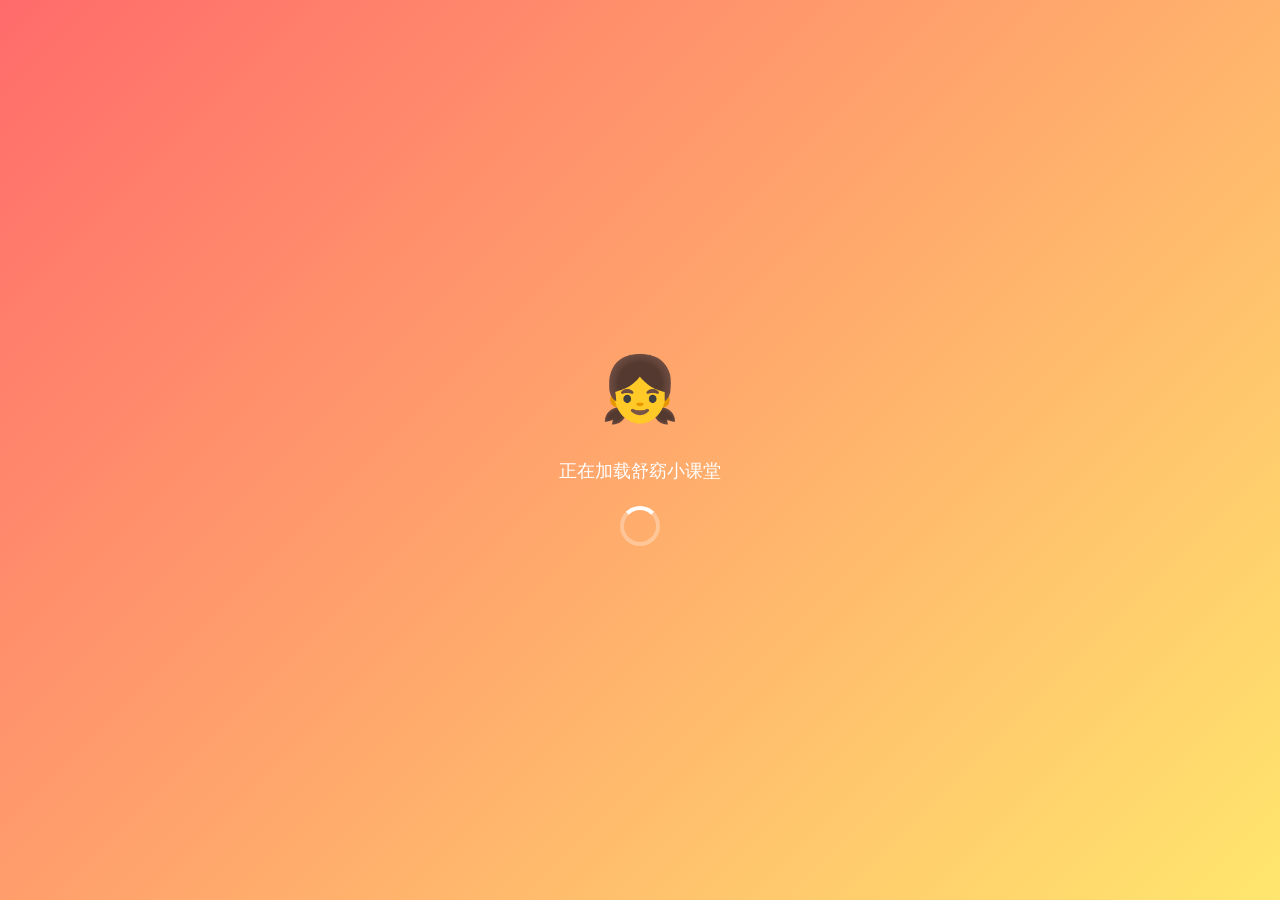
==== index.html @ 971da279 "feat: 实现SM-2间隔重复算法 - 添加SM2Module模块，实现SuperMemo SM-2算法核心逻辑 - 修改handleVocabularyFeedback函数，使用SM-2计算复习间" ====
<!DOCTYPE html>
<html lang="zh-CN">
<head>
    <meta charset="UTF-8">
    <meta name="viewport" content="width=device-width, initial-scale=1.0, maximum-scale=1.0, user-scalable=no">
    <meta name="description" content="舒窈小课堂 - 小学三年级英语学习">
    <meta name="theme-color" content="#FF6B6B">
    <!-- iOS PWA 配置 -->
    <meta name="apple-mobile-web-app-capable" content="yes">
    <meta name="apple-mobile-web-app-status-bar-style" content="default">
    <meta name="apple-mobile-web-app-title" content="舒窈小课堂">
    <title>舒窈小课堂</title>
    <link rel="icon" type="image/svg+xml" href="data:image/svg+xml,<svg xmlns='http://www.w3.org/2000/svg' viewBox='0 0 100 100'><text y='.9em' font-size='90'>👧</text></svg>">
    <!-- PWA Manifest -->
    <link rel="manifest" href="manifest.json">
    <!-- iOS 图标 -->
    <link rel="apple-touch-icon" href="icons/icon-192.png">
    
    <!-- DNS预解析和预连接 - 加速外部资源 -->
    <link rel="dns-prefetch" href="https://code.responsivevoice.org">
    <link rel="dns-prefetch" href="https://tts.baidu.com">
    <link rel="dns-prefetch" href="https://translate.google.com">
    <link rel="dns-prefetch" href="https://raw.githubusercontent.com">
    <link rel="preconnect" href="https://code.responsivevoice.org" crossorigin>
    <link rel="preconnect" href="https://tts.baidu.com" crossorigin>
    
    <!-- 预加载关键资源 -->
    <link rel="preload" href="data:application/javascript," as="script">
    
    <style>
/**
 * 小学英语学习App - 样式表
 * 儿童友好的明亮色彩和大按钮设计
 */

/* ==================== 变量定义 ==================== */
:root {
    /* 主色调 */
    --primary: #FF6B6B;
    --primary-light: #FF8E8E;
    --primary-dark: #E85555;
    
    /* 辅助色 */
    --secondary: #4ECDC4;
    --secondary-light: #7EDED7;
    --secondary-dark: #3DBDB4;
    
    /* 强调色 */
    --accent: #FFE66D;
    --accent-dark: #FFD93D;
    
    /* 背景色 */
    --bg-primary: #F7F9FC;
    --bg-secondary: #FFFFFF;
    --bg-card: #FFFFFF;
    
    /* 文字颜色 */
    --text-primary: #2D3436;
    --text-secondary: #636E72;
    --text-light: #B2BEC3;
    --text-white: #FFFFFF;
    
    /* 状态颜色 */
    --success: #00B894;
    --warning: #FDCB6E;
    --danger: #E17055;
    --info: #74B9FF;
    
    /* 模块颜色 */
    --module1: #FF6B6B;
    --module2: #FF8E8E;
    --module3: #4ECDC4;
    --module4: #FFE66D;
    
    /* 阴影 */
    --shadow-sm: 0 2px 8px rgba(0, 0, 0, 0.08);
    --shadow-md: 0 4px 16px rgba(0, 0, 0, 0.12);
    --shadow-lg: 0 8px 32px rgba(0, 0, 0, 0.16);
    
    /* 圆角 */
    --radius-sm: 8px;
    --radius-md: 16px;
    --radius-lg: 24px;
    --radius-xl: 32px;
    
    /* 字体大小 */
    --font-xs: 12px;
    --font-sm: 14px;
    --font-md: 16px;
    --font-lg: 20px;
    --font-xl: 24px;
    --font-xxl: 32px;
    --font-giant: 48px;
    
    /* 间距 */
    --space-xs: 4px;
    --space-sm: 8px;
    --space-md: 16px;
    --space-lg: 24px;
    --space-xl: 32px;
    --space-xxl: 48px;
    
    /* 导航高度 */
    --nav-height: 70px;
}

/* ==================== 基础样式 ==================== */
* {
    margin: 0;
    padding: 0;
    box-sizing: border-box;
}

html, body {
    font-family: -apple-system, BlinkMacSystemFont, 'Segoe UI', Roboto, 'Helvetica Neue', Arial, sans-serif;
    font-size: var(--font-md);
    line-height: 1.6;
    color: var(--text-primary);
    background-color: var(--bg-primary);
    -webkit-font-smoothing: antialiased;
    -moz-osx-font-smoothing: grayscale;
}

body {
    min-height: 100vh;
    overflow-x: hidden;
}

h1, h2, h3, h4, h5, h6 {
    font-weight: 600;
    line-height: 1.3;
}

/* ==================== 用户相关页面 ==================== */
.user-page {
    padding: var(--space-xl);
    min-height: 100vh;
    display: flex;
    flex-direction: column;
    justify-content: center;
}

/* 用户选择页面 - 欢迎页样式 */
.welcome-user-page, .user-select-page {
    padding: 40px 20px;
    text-align: center;
    min-height: 100vh;
    display: flex;
    flex-direction: column;
    justify-content: center;
}

.welcome-user-page .welcome-icon {
    font-size: 80px;
    margin-bottom: 20px;
}

.user-form {
    max-width: 300px;
    margin: 30px auto;
}

.user-form .user-name-input {
    width: 100%;
    padding: 16px;
    font-size: 18px;
    border: 2px solid var(--bg-primary);
    border-radius: var(--radius-lg);
    text-align: center;
    margin-bottom: 20px;
}

.avatar-select {
    display: flex;
    justify-content: center;
    gap: 12px;
    margin-bottom: 24px;
}

.avatar-option {
    width: 60px;
    height: 60px;
    font-size: 36px;
    border-radius: 50%;
    background: white;
    border: 3px solid transparent;
    cursor: pointer;
    display: flex;
    align-items: center;
    justify-content: center;
    transition: all 0.2s;
}

.avatar-option:hover {
    transform: scale(1.1);
}

.avatar-option.selected {
    border-color: var(--primary);
    background: rgba(255, 107, 107, 0.1);
}

.create-user-btn, .add-user-btn {
    width: 100%;
    padding: 16px;
    background: linear-gradient(135deg, var(--primary) 0%, var(--primary-light) 100%);
    color: white;
    border: none;
    border-radius: var(--radius-lg);
    font-size: 18px;
    font-weight: 600;
    cursor: pointer;
}

.add-user-btn {
    background: var(--bg-card);
    color: var(--text-primary);
    margin-top: 20px;
}

.user-list {
    margin: 24px 0;
}

.user-card {
    display: flex;
    align-items: center;
    padding: 20px;
    background: var(--bg-card);
    border-radius: var(--radius-lg);
    margin-bottom: 12px;
    cursor: pointer;
    transition: all 0.2s;
    box-shadow: var(--shadow-sm);
}

.user-card:hover {
    transform: translateY(-2px);
    box-shadow: var(--shadow-md);
}

.user-card .user-avatar {
    font-size: 40px;
    margin-right: 16px;
}

.user-card .user-name {
    font-size: 20px;
    font-weight: 600;
}

.page-subtitle {
    color: var(--text-secondary);
    font-size: var(--font-md);
    margin-top: var(--space-sm);
}

.current-user-info {
    color: var(--text-secondary);
    font-size: var(--font-sm);
    margin-bottom: var(--space-md);
}

.home-page {
    min-height: calc(100vh - var(--nav-height));
    background: var(--bg-primary);
}

.welcome-page {
    text-align: center;
    padding: var(--space-xl);
    min-height: 100vh;
    display: flex;
    flex-direction: column;
    justify-content: center;
    background: linear-gradient(135deg, var(--primary) 0%, var(--primary-light) 100%);
}

.welcome-icon {
    font-size: 80px;
    margin-bottom: var(--space-lg);
    animation: bounce 2s infinite;
}

@keyframes bounce {
    0%, 100% { transform: translateY(0); }
    50% { transform: translateY(-10px); }
}

.welcome-page h1 {
    color: white;
    font-size: var(--font-xxl);
    margin-bottom: var(--space-sm);
}

.welcome-page p {
    color: rgba(255,255,255,0.9);
    font-size: var(--font-lg);
    margin-bottom: var(--space-xl);
}

.user-avatar-select {
    display: flex;
    justify-content: center;
    gap: var(--space-md);
    margin-bottom: var(--space-xl);
    flex-wrap: wrap;
}

.avatar-option {
    width: 60px;
    height: 60px;
    font-size: 36px;
    border-radius: 50%;
    background: white;
    border: 3px solid transparent;
    cursor: pointer;
    display: flex;
    align-items: center;
    justify-content: center;
    transition: all 0.2s;
}

.avatar-option:hover {
    transform: scale(1.1);
}

.avatar-option.selected {
    border-color: var(--accent);
    box-shadow: 0 0 0 3px rgba(255, 230, 109, 0.5);
}

.user-name-input {
    width: 100%;
    max-width: 280px;
    padding: var(--space-md) var(--space-lg);
    border: none;
    border-radius: var(--radius-lg);
    font-size: var(--font-lg);
    text-align: center;
    margin-bottom: var(--space-lg);
    box-shadow: var(--shadow-md);
}

.start-btn {
    width: 100%;
    max-width: 280px;
    padding: var(--space-lg) var(--space-xl);
    background: var(--accent);
    color: var(--text-primary);
    border: none;
    border-radius: var(--radius-lg);
    font-size: var(--font-xl);
    font-weight: 600;
    cursor: pointer;
    box-shadow: var(--shadow-lg);
    transition: all 0.2s;
}

.start-btn:active {
    transform: scale(0.96);
}

/* 用户选择页面 */
.user-select-page {
    padding: var(--space-xl);
    min-height: 100vh;
    display: flex;
    flex-direction: column;
    justify-content: center;
}

.user-select-page h1 {
    text-align: center;
    font-size: var(--font-xl);
    color: var(--text-primary);
    margin-bottom: var(--space-xl);
}

.user-list {
    margin-bottom: var(--space-xl);
}

.user-card {
    display: flex;
    align-items: center;
    padding: var(--space-lg);
    background: var(--bg-card);
    border-radius: var(--radius-lg);
    margin-bottom: var(--space-md);
    cursor: pointer;
    transition: all 0.2s;
    box-shadow: var(--shadow-sm);
}

.user-card:hover {
    transform: translateY(-2px);
    box-shadow: var(--shadow-md);
}

.user-card:active {
    transform: scale(0.98);
}

.user-avatar-large {
    font-size: 48px;
    margin-right: var(--space-lg);
}

.user-info {
    flex: 1;
}

.user-name-large {
    font-size: var(--font-xl);
    font-weight: 600;
    color: var(--text-primary);
}

.user-stats {
    font-size: var(--font-sm);
    color: var(--text-secondary);
    margin-top: var(--space-xs);
}

.add-user-btn {
    width: 100%;
    padding: var(--space-lg);
    background: var(--bg-card);
    border: 2px dashed var(--text-light);
    border-radius: var(--radius-lg);
    font-size: var(--font-lg);
    color: var(--text-secondary);
    cursor: pointer;
    transition: all 0.2s;
}

.add-user-btn:hover {
    border-color: var(--primary);
    color: var(--primary);
}

/* 当前用户指示器 */
.current-user-indicator {
    display: flex;
    align-items: center;
    padding: var(--space-sm) var(--space-md);
    background: var(--bg-card);
    border-radius: var(--radius-md);
    cursor: pointer;
    transition: all 0.2s;
}

.current-user-indicator:hover {
    background: var(--bg-primary);
}

/* 头部切换区域 */
.header-switches {
    display: flex;
    gap: 12px;
    margin-bottom: 16px;
}

.header-switches > div {
    flex: 1;
}

.current-user-indicator {
    display: flex;
    align-items: center;
    padding: var(--space-sm) var(--space-md);
    background: var(--bg-card);
    border-radius: var(--radius-md);
    cursor: pointer;
    transition: all 0.2s;
}

.current-user-indicator:hover {
    background: var(--bg-primary);
}

.current-user-avatar {
    font-size: 24px;
    margin-right: var(--space-sm);
}

.current-user-name {
    font-size: var(--font-sm);
    font-weight: 600;
}

/* 年级选择器 */
.grade-indicator {
    display: flex;
    align-items: center;
    justify-content: center;
    gap: 8px;
    padding: var(--space-sm) var(--space-md);
    background: linear-gradient(135deg, var(--primary) 0%, var(--primary-light) 100%);
    border-radius: var(--radius-md);
    cursor: pointer;
    transition: all 0.2s;
    color: white;
    font-weight: 600;
}

.grade-indicator:hover {
    transform: translateY(-1px);
    box-shadow: var(--shadow-md);
}

.grade-indicator:active {
    transform: scale(0.98);
}

.grade-indicator .grade-icon {
    font-size: 20px;
}

/* 年级选择页面 */
.grade-select-page {
    padding: var(--space-md);
}

.grade-select-page h1 {
    text-align: center;
    font-size: var(--font-xl);
    margin-bottom: var(--space-xl);
    color: var(--text-primary);
}

.grade-list {
    display: flex;
    flex-direction: column;
    gap: var(--space-md);
}

.grade-card {
    display: flex;
    align-items: center;
    justify-content: space-between;
    padding: var(--space-lg);
    background: var(--bg-card);
    border-radius: var(--radius-lg);
    cursor: pointer;
    transition: all 0.2s;
    box-shadow: var(--shadow-sm);
    border: 2px solid transparent;
}

.grade-card:hover {
    transform: translateY(-2px);
    box-shadow: var(--shadow-md);
    border-color: var(--primary-light);
}

.grade-card:active {
    transform: scale(0.98);
}

.grade-card.current {
    border-color: var(--primary);
    background: rgba(255, 107, 107, 0.08);
}

.grade-card .grade-info {
    display: flex;
    flex-direction: column;
}

.grade-card .grade-name {
    font-size: var(--font-lg);
    font-weight: 600;
    color: var(--text-primary);
    margin-bottom: 4px;
}

.grade-card .grade-modules {
    font-size: var(--font-sm);
    color: var(--text-secondary);
}

.grade-card .grade-check {
    font-size: 24px;
    color: var(--primary);
    opacity: 0;
    transition: opacity 0.2s;
}

.grade-card.current .grade-check {
    opacity: 1;
}

/* ==================== 导航栏 ==================== */
#nav {
    position: fixed;
    bottom: 0;
    left: 0;
    right: 0;
    height: var(--nav-height);
    background: var(--bg-secondary);
    box-shadow: 0 -4px 20px rgba(0, 0, 0, 0.08);
    display: flex;
    justify-content: space-around;
    align-items: center;
    z-index: 100;
    padding: 0 var(--space-md);
}

.nav-item {
    display: flex;
    flex-direction: column;
    align-items: center;
    justify-content: center;
    padding: var(--space-sm) var(--space-md);
    color: var(--text-secondary);
    text-decoration: none;
    border-radius: var(--radius-md);
    transition: all 0.2s ease;
    cursor: pointer;
    background: none;
    border: none;
    font-size: var(--font-xs);
    min-width: 60px;
}

.nav-item .nav-icon {
    font-size: 24px;
    margin-bottom: 2px;
    transition: transform 0.2s ease;
}

.nav-item span:last-child {
    font-size: 11px;
}

.nav-item.active {
    color: var(--primary);
}

.nav-item.active .nav-icon {
    transform: scale(1.1);
}

/* ==================== 答题选项样式 ==================== */
.quiz-options {
    display: grid;
    grid-template-columns: 1fr 1fr;
    gap: var(--space-md);
    margin-top: var(--space-lg);
}

.quiz-option {
    padding: var(--space-lg);
    background: var(--bg-card);
    border: 2px solid var(--bg-primary);
    border-radius: var(--radius-lg);
    font-size: var(--font-lg);
    cursor: pointer;
    transition: all 0.2s;
    text-align: center;
    box-shadow: var(--shadow-sm);
}

.quiz-option:hover {
    border-color: var(--primary-light);
}

.quiz-option:active {
    transform: scale(0.96);
}

.quiz-option.selected {
    border-color: var(--primary);
    background: rgba(255, 107, 107, 0.1);
}

.quiz-option.correct {
    border-color: var(--success);
    background: rgba(0, 184, 148, 0.1);
}

.quiz-option.wrong {
    border-color: var(--danger);
    background: rgba(225, 112, 85, 0.1);
}

/* 答题反馈 */
.quiz-feedback {
    text-align: center;
    padding: var(--space-lg);
    margin-top: var(--space-lg);
    border-radius: var(--radius-lg);
}

.quiz-feedback.correct {
    background: linear-gradient(135deg, #E8F8F5 0%, #D4EDDA 100%);
    color: var(--success);
}

.quiz-feedback.wrong {
    background: linear-gradient(135deg, #FFF5F5 0%, #FFE8E8 100%);
    color: var(--danger);
}

.quiz-feedback .feedback-icon {
    font-size: 48px;
    margin-bottom: var(--space-sm);
}

.quiz-feedback .feedback-text {
    font-size: var(--font-lg);
    font-weight: 600;
}

/* ==================== 新答题系统样式 ==================== */

/* 答题卡片 */
.exercise-card {
    background: var(--bg-card);
    border-radius: var(--radius-lg);
    padding: var(--space-lg);
    box-shadow: var(--shadow-md);
}

/* 题目元信息 */
.question-meta {
    display: flex;
    align-items: center;
    gap: var(--space-sm);
    margin-bottom: var(--space-md);
}

/* 难度标签 */
.question-type-badge {
    padding: var(--space-xs) var(--space-sm);
    border-radius: var(--radius-sm);
    font-size: var(--font-xs);
    font-weight: 600;
}

.question-type-badge.basic {
    background: #E8F5E9;
    color: #2E7D32;
}

.question-type-badge.improved {
    background: #FFF3E0;
    color: #E65100;
}

.question-type-badge.challenge {
    background: #FCE4EC;
    color: #C2185B;
}

/* 答题输入框 */
.exercise-input {
    width: 100%;
    padding: var(--space-md) var(--space-lg);
    font-size: var(--font-lg);
    border: 2px solid var(--bg-primary);
    border-radius: var(--radius-md);
    text-align: center;
    transition: border-color 0.2s;
}

.exercise-input:focus {
    outline: none;
    border-color: var(--primary);
}

.exercise-input:disabled {
    background: var(--bg-primary);
    cursor: not-allowed;
}

/* 答题选项（新样式） */
.exercise-options {
    display: flex;
    flex-direction: column;
    gap: var(--space-sm);
    margin-top: var(--space-lg);
}

.exercise-option-btn {
    display: flex;
    align-items: center;
    padding: var(--space-md) var(--space-lg);
    background: var(--bg-card);
    border: 2px solid var(--bg-primary);
    border-radius: var(--radius-md);
    font-size: var(--font-lg);
    cursor: pointer;
    transition: all 0.2s;
    box-shadow: var(--shadow-sm);
}

/* ==================== 答题反馈图标 ==================== */
.answer-feedback {
    font-size: 24px;
    margin-left: 8px;
    display: inline-block;
    vertical-align: middle;
}

.answer-feedback.correct {
    color: #4CAF50;
    animation: feedbackPopIn 0.3s ease-out;
}

.answer-feedback.wrong {
    color: #F44336;
    animation: feedbackPopIn 0.3s ease-out;
}

@keyframes feedbackPopIn {
    0% {
        transform: scale(0);
        opacity: 0;
    }
    50% {
        transform: scale(1.3);
    }
    100% {
        transform: scale(1);
        opacity: 1;
    }
}

/* 选项按钮选中状态 */
.exercise-option-btn.selected {
    border-color: var(--primary);
    background: rgba(255, 107, 107, 0.15);
}

.exercise-option-btn.correct {
    border-color: var(--success);
    background: rgba(0, 184, 148, 0.15);
}

.exercise-option-btn.wrong {
    border-color: var(--danger);
    background: rgba(225, 112, 85, 0.15);
}


.exercise-option-btn:hover:not(.disabled) {
    border-color: var(--primary);
    background: rgba(255, 107, 107, 0.05);
}

.exercise-option-btn:active:not(.disabled) {
    transform: scale(0.98);
}

.exercise-option-btn.disabled {
    cursor: not-allowed;
    opacity: 0.7;
}

.option-letter {
    width: 32px;
    height: 32px;
    display: flex;
    align-items: center;
    justify-content: center;
    background: var(--bg-primary);
    border-radius: 50%;
    margin-right: var(--space-md);
    font-weight: 600;
    font-size: var(--font-md);
}

.option-text {
    flex: 1;
    text-align: left;
}

/* 讲解框 */
.explanation-box {
    background: linear-gradient(135deg, #FFF9C4 0%, #FFECB3 100%);
    border-radius: var(--radius-md);
    padding: var(--space-md);
    margin-top: var(--space-lg);
    border-left: 4px solid #FFC107;
}

/* 题目标签 */
.question-type-label {
    background: var(--secondary);
    color: white;
    padding: var(--space-xs) var(--space-md);
    border-radius: var(--radius-md);
    font-size: var(--font-sm);
    display: inline-block;
    margin-bottom: var(--space-md);
}

/* 大播放按钮 */
.audio-btn-large {
    background: linear-gradient(135deg, var(--secondary) 0%, var(--secondary-light) 100%);
    color: white;
    border: none;
    padding: 16px 32px;
    border-radius: var(--radius-lg);
    font-size: 18px;
    cursor: pointer;
    margin: 16px 0;
    box-shadow: var(--shadow-md);
    transition: all 0.2s;
}

.audio-btn-large:hover {
    transform: translateY(-2px);
    box-shadow: var(--shadow-lg);
}

.audio-btn-large:active {
    transform: scale(0.98);
}

/* 高亮字母样式 */
.highlight-letters {
    color: var(--danger);
    text-decoration: underline;
    font-weight: bold;
}

.word-highlighted {
    font-size: var(--font-giant);
    font-weight: 700;
    color: var(--primary);
    margin: var(--space-lg) 0;
}

.word-highlighted .highlight {
    color: var(--danger);
    text-decoration: underline;
}

/* 最小对立体辨析样式 */
.minimal-pair-container {
    display: flex;
    justify-content: center;
    gap: var(--space-xl);
    margin: var(--space-lg) 0;
}

.minimal-pair-word {
    font-size: var(--font-xxl);
    font-weight: 700;
    color: var(--primary);
    background: var(--bg-card);
    padding: var(--space-lg) var(--space-xl);
    border-radius: var(--radius-lg);
    box-shadow: var(--shadow-md);
    cursor: pointer;
    transition: all 0.2s;
    min-width: 120px;
    text-align: center;
    border: 3px solid transparent;
}

.minimal-pair-word:hover {
    transform: scale(1.05);
    box-shadow: var(--shadow-lg);
}

.minimal-pair-word:active,
.minimal-pair-word.selected {
    border-color: var(--primary);
    background: rgba(255, 107, 107, 0.1);
}

.minimal-pair-word.correct {
    border-color: var(--success);
    background: rgba(0, 184, 148, 0.1);
    color: var(--success);
}

.minimal-pair-word.wrong {
    border-color: var(--danger);
    background: rgba(225, 112, 85, 0.1);
    color: var(--danger);
}

.phonetic-question-tip {
    font-size: var(--font-sm);
    color: var(--text-secondary);
    margin-bottom: var(--space-md);
    padding: var(--space-sm) var(--space-md);
    background: var(--bg-primary);
    border-radius: var(--radius-md);
}

/* 听音按钮 */
.play-audio-btn {
    display: inline-flex;
    align-items: center;
    gap: var(--space-sm);
    padding: var(--space-md) var(--space-xl);
    background: linear-gradient(135deg, var(--primary) 0%, var(--primary-light) 100%);
    color: white;
    border: none;
    border-radius: var(--radius-lg);
    font-size: var(--font-lg);
    font-weight: 600;
    cursor: pointer;
    margin-bottom: var(--space-lg);
    box-shadow: var(--shadow-md);
    transition: all 0.2s;
}

.play-audio-btn:active {
    transform: scale(0.96);
}

/* 单词卡片 */
.word-card {
    background: var(--bg-card);
    border-radius: var(--radius-xl);
    padding: var(--space-xxl);
    text-align: center;
    box-shadow: var(--shadow-md);
    margin-bottom: var(--space-xl);
}

.word-main {
    margin-bottom: var(--space-xl);
}

.word-text {
    font-size: var(--font-giant);
    font-weight: 700;
    color: var(--primary);
    margin-bottom: var(--space-sm);
    letter-spacing: 2px;
}

.word-phonetic {
    font-size: var(--font-lg);
    color: var(--text-secondary);
    margin-bottom: var(--space-sm);
}

.word-chinese {
    font-size: var(--font-xl);
    color: var(--text-primary);
}

.speak-btn {
    display: block;
    width: 100%;
    padding: var(--space-lg);
    background: linear-gradient(135deg, var(--primary) 0%, var(--primary-light) 100%);
    color: white;
    border: none;
    border-radius: var(--radius-lg);
    font-size: var(--font-lg);
    font-weight: 600;
    cursor: pointer;
    transition: all 0.2s ease;
    box-shadow: var(--shadow-md);
}

.speak-btn:active {
    transform: scale(0.95);
}

/* 熟练度按钮 */
.memory-buttons {
    display: flex;
    justify-content: center;
    gap: 12px;
    margin: 16px 0;
}

.memory-btn {
    flex: 1;
    max-width: 110px;
    padding: 12px 8px;
    border-radius: 24px;
    border: 3px solid;
    font-size: 15px;
    font-weight: 600;
    cursor: pointer;
    transition: all 0.2s ease;
    display: flex;
    flex-direction: column;
    align-items: center;
    gap: 4px;
    background: white;
}

.memory-btn .emoji {
    font-size: 24px;
}

.memory-btn.strange {
    border-color: #e74c3c;
    color: #e74c3c;
}
.memory-btn.strange:hover {
    background: #fdf2f2;
}

.memory-btn.fuzzy {
    border-color: #f39c12;
    color: #f39c12;
}
.memory-btn.fuzzy:hover {
    background: #fefbf0;
}

.memory-btn.mastered {
    border-color: #27ae60;
    color: #27ae60;
}
.memory-btn.mastered:hover {
    background: #f0fdf4;
}

/* 三选一选项按钮 */
.word-options {
    display: flex;
    flex-direction: column;
    gap: 12px;
    padding: 0 16px 16px;
}

.word-option-btn {
    padding: 18px 20px;
    background: white;
    border: 2px solid #e0e0e0;
    border-radius: 16px;
    font-size: 18px;
    font-weight: 500;
    cursor: pointer;
    transition: all 0.2s ease;
    text-align: center;
}

.word-option-btn:hover:not(:disabled) {
    border-color: var(--primary);
    background: rgba(255, 107, 107, 0.05);
}

.word-option-btn:active:not(:disabled) {
    transform: scale(0.98);
}

.word-option-btn.correct {
    background: #d4edda;
    border-color: #27ae60;
    color: #27ae60;
}

.word-option-btn.wrong {
    background: #f8d7da;
    border-color: #e74c3c;
    color: #e74c3c;
}

/* 反馈提示 */
.feedback-hint {
    text-align: center;
    padding: 12px;
    border-radius: 12px;
    font-size: 16px;
    font-weight: 500;
    margin: 8px 16px;
}

.feedback-hint.correct {
    background: #d4edda;
    color: #27ae60;
}

.feedback-hint.wrong {
    background: #f8d7da;
    color: #e74c3c;
}

/* 显示翻译按钮 */
.show-answer-btn {
    display: block;
    width: 100%;
    padding: 16px;
    background: linear-gradient(135deg, var(--primary) 0%, var(--primary-light) 100%);
    color: white;
    border: none;
    border-radius: var(--radius-lg);
    font-size: var(--font-lg);
    font-weight: 600;
    cursor: pointer;
    transition: all 0.2s ease;
    margin-top: 16px;
}

.show-answer-btn:active {
    transform: scale(0.98);
}

/* 翻译显示区域 */
.translation-display {
    font-size: var(--font-xxl);
    color: var(--text-primary);
    padding: 16px;
    background: linear-gradient(135deg, #f8f9fa 0%, #e9ecef 100%);
    border-radius: var(--radius-lg);
    margin-top: 16px;
    font-weight: 500;
}

/* 单词学习页容器 */
.vocabulary-page .word-card {
    min-height: 200px;
    display: flex;
    flex-direction: column;
    justify-content: center;
}

/* 词组卡片样式 */
.word-card.phrase-card {
    background: linear-gradient(135deg, #E8F5E9 0%, #C8E6C9 100%);
    border-left: 4px solid #4CAF50;
}

.word-text.phrase-text {
    color: #2E7D32;
    font-size: var(--font-xl);
}

/* 类型标签 */
.type-tag {
    display: inline-block;
    padding: 4px 12px;
    border-radius: 20px;
    font-size: var(--font-xs);
    font-weight: 600;
    margin-right: 8px;
}

.type-tag.word {
    background: linear-gradient(135deg, var(--primary-light) 0%, var(--primary) 100%);
    color: white;
}

.type-tag.phrase {
    background: linear-gradient(135deg, #66BB6A 0%, #43A047 100%);
    color: white;
}

/* 词汇预览标签 */
.vocab-tag.phrase-tag {
    background: linear-gradient(135deg, #C8E6C9 0%, #A5D6A7 100%);
    color: #2E7D32;
    border: 1px solid #81C784;
}

/* 教材音标相关样式 */
.phonetic-rule-info {
    background: #E3F2FD;
    padding: 12px;
    border-radius: var(--radius-md);
    margin-top: 12px;
    font-size: var(--font-sm);
}

.phonetic-rule-info .rule-label {
    color: #1565C0;
    font-weight: 600;
}

.phonetic-rule-info .rule-desc {
    color: #1976D2;
    margin-left: 8px;
}

.section-tag.textbook-tag {
    background: linear-gradient(135deg, #9575CD 0%, #7E57C2 100%);
    color: white;
}

.phonetic-selected-summary {
    background: #F5F5F5;
    padding: 16px;
    border-radius: var(--radius-md);
    margin: 16px 0;
}

.vocab-tag.selected {
    background: linear-gradient(135deg, var(--primary-light) 0%, var(--primary) 100%);
    color: white;
    border-color: var(--primary);
}



/* 复习卡片页 */
.review-card-page {
    padding: var(--space-sm);
}

.review-word-card {
    background: var(--bg-card);
    border-radius: var(--radius-xl);
    padding: var(--space-xxl);
    text-align: center;
    box-shadow: var(--shadow-md);
    margin-bottom: var(--space-xl);
}

.word-display {
    margin-bottom: var(--space-xl);
}

.reveal-area {
    text-align: center;
    margin-bottom: var(--space-xl);
}

.reveal-btn {
    display: inline-block;
    padding: var(--space-lg) var(--space-xxl);
    background: linear-gradient(135deg, var(--secondary) 0%, var(--secondary-light) 100%);
    color: white;
    border: none;
    border-radius: var(--radius-lg);
    font-size: var(--font-lg);
    font-weight: 600;
    cursor: pointer;
    box-shadow: var(--shadow-md);
}

.answer-buttons {
    text-align: center;
}

.answer-prompt {
    font-size: var(--font-lg);
    color: var(--text-secondary);
    margin-bottom: var(--space-lg);
}

.answer-btns {
    display: flex;
    gap: var(--space-md);
    justify-content: center;
}

.answer-btn {
    padding: var(--space-lg) var(--space-xl);
    border: none;
    border-radius: var(--radius-lg);
    font-size: var(--font-lg);
    font-weight: 600;
    cursor: pointer;
    transition: all 0.2s ease;
}

.answer-btn.wrong {
    background: var(--danger);
    color: white;
}

.answer-btn.correct {
    background: var(--success);
    color: white;
}

/* 完成页 */
.complete-page {
    padding: var(--space-xl);
    text-align: center;
}

.complete-icon {
    font-size: 80px;
    margin-bottom: var(--space-lg);
    animation: celebrate 0.5s ease;
}

@keyframes celebrate {
    0% { transform: scale(0); }
    50% { transform: scale(1.2); }
    100% { transform: scale(1); }
}

.complete-page h1 {
    font-size: var(--font-xxl);
    color: var(--primary);
    margin-bottom: var(--space-sm);
}

.complete-message {
    font-size: var(--font-lg);
    color: var(--text-secondary);
    margin-bottom: var(--space-xl);
}

.complete-stats {
    display: flex;
    justify-content: center;
    gap: var(--space-xl);
    margin-bottom: var(--space-xl);
}

.complete-stat {
    display: flex;
    flex-direction: column;
    align-items: center;
}

.complete-stat .stat-num {
    font-size: var(--font-xxl);
    font-weight: 700;
    color: var(--primary);
}

.complete-stat .stat-label {
    font-size: var(--font-sm);
    color: var(--text-secondary);
}

.complete-actions {
    display: flex;
    flex-direction: column;
    gap: var(--space-md);
}

/* ==================== 其他样式保持不变 ==================== */

/* 应用容器 */
.app-container {
    max-width: 480px;
    margin: 0 auto;
    padding: var(--space-md);
}

/* 欢迎卡片 */
.welcome-card {
    background: linear-gradient(135deg, var(--primary) 0%, var(--primary-light) 100%);
    border-radius: var(--radius-xl);
    padding: var(--space-xl);
    color: var(--text-white);
    text-align: center;
    margin-bottom: var(--space-lg);
    box-shadow: var(--shadow-lg);
}

.welcome-subtitle {
    opacity: 0.9;
    font-size: var(--font-sm);
}

.stats-row {
    display: flex;
    justify-content: space-around;
    margin-top: var(--space-lg);
}

.stat-item {
    display: flex;
    flex-direction: column;
    align-items: center;
}

.stat-number {
    font-size: var(--font-xxl);
    font-weight: 700;
}

.stat-label {
    font-size: var(--font-xs);
    opacity: 0.9;
}

/* 复习提醒 */
.review-reminder {
    background: linear-gradient(135deg, var(--secondary) 0%, var(--secondary-light) 100%);
    border-radius: var(--radius-lg);
    padding: var(--space-md);
    display: flex;
    align-items: center;
    margin-bottom: var(--space-lg);
    cursor: pointer;
    transition: transform 0.2s ease;
    box-shadow: var(--shadow-md);
}

.review-reminder:active {
    transform: scale(0.98);
}

.reminder-icon {
    font-size: 36px;
    margin-right: var(--space-md);
}

.reminder-content {
    flex: 1;
    color: var(--text-white);
}

.reminder-content strong {
    font-size: var(--font-md);
}

.reminder-content p {
    font-size: var(--font-sm);
    opacity: 0.9;
}

.reminder-arrow {
    font-size: 24px;
    color: var(--text-white);
}

/* 区块标题 */
.section-title {
    display: flex;
    align-items: center;
    gap: var(--space-sm);
    font-size: var(--font-lg);
    font-weight: 600;
    margin-bottom: var(--space-md);
    color: var(--text-primary);
}

/* 模块卡片网格 */
.modules-grid {
    display: grid;
    grid-template-columns: repeat(2, 1fr);
    gap: var(--space-md);
    margin-bottom: var(--space-lg);
}

.module-card {
    background: var(--bg-card);
    border-radius: var(--radius-lg);
    padding: var(--space-lg);
    text-align: center;
    box-shadow: var(--shadow-sm);
    cursor: pointer;
    transition: all 0.2s ease;
    border: 2px solid transparent;
}

.module-card:active {
    transform: scale(0.96);
}

.module-card:hover {
    border-color: var(--primary-light);
}

.module-icon {
    font-size: 40px;
    margin-bottom: var(--space-sm);
}

.module-card h3 {
    font-size: var(--font-md);
    margin-bottom: var(--space-xs);
}

.module-name-cn {
    font-size: var(--font-xs);
    color: var(--text-secondary);
    margin-bottom: var(--space-sm);
}

.module-units {
    font-size: var(--font-xs);
    color: var(--text-light);
}

/* 快速操作按钮 */
.quick-actions {
    display: grid;
    grid-template-columns: repeat(2, 1fr);
    gap: var(--space-md);
}

.quick-btn {
    display: flex;
    flex-direction: column;
    align-items: center;
    justify-content: center;
    padding: var(--space-lg);
    border-radius: var(--radius-lg);
    border: none;
    cursor: pointer;
    transition: all 0.2s ease;
    font-size: var(--font-md);
    font-weight: 600;
}

.quick-btn.primary {
    background: linear-gradient(135deg, var(--accent) 0%, var(--accent-dark) 100%);
    color: var(--text-primary);
}

.quick-btn.secondary {
    background: linear-gradient(135deg, var(--info) 0%, #5BA4F5 100%);
    color: var(--text-white);
}

.quick-icon {
    font-size: 28px;
    margin-bottom: var(--space-xs);
}

/* 返回按钮 */
.back-btn {
    background: var(--bg-card);
    border: none;
    padding: var(--space-sm) var(--space-md);
    border-radius: var(--radius-md);
    font-size: var(--font-sm);
    color: var(--text-primary);
    cursor: pointer;
    display: inline-flex;
    align-items: center;
    gap: var(--space-xs);
    box-shadow: var(--shadow-sm);
    margin-bottom: var(--space-md);
}

.back-btn:active {
    transform: scale(0.96);
}

/* 学习头部 */
.learning-header {
    display: flex;
    align-items: center;
    justify-content: space-between;
    margin-bottom: var(--space-lg);
}

.learning-progress {
    flex: 1;
    margin: 0 var(--space-md);
}

.progress-bar {
    height: 8px;
    background: #E8E8E8;
    border-radius: 4px;
    overflow: hidden;
}

.progress-text {
    font-size: var(--font-xs);
    color: var(--text-secondary);
    text-align: center;
    display: block;
    margin-top: var(--space-xs);
}

.progress-fill {
    height: 100%;
    background: linear-gradient(90deg, var(--secondary) 0%, var(--secondary-light) 100%);
    border-radius: 3px;
    transition: width 0.3s ease;
}

.fav-btn {
    background: none;
    border: none;
    font-size: 24px;
    cursor: pointer;
    padding: var(--space-sm);
}

.fav-btn:active {
    transform: scale(1.2);
}

.word-chinese.hidden {
    visibility: hidden;
}

.word-chinese.hidden::after {
    content: '?????';
    visibility: visible;
    color: #ccc;
}

/* 按钮样式 */
.action-btn {
    padding: var(--space-md) var(--space-lg);
    border: none;
    border-radius: var(--radius-lg);
    font-size: var(--font-md);
    font-weight: 600;
    cursor: pointer;
    transition: all 0.2s ease;
}

.action-btn:active {
    transform: scale(0.96);
}

.action-btn.primary {
    background: linear-gradient(135deg, var(--primary) 0%, var(--primary-light) 100%);
    color: white;
    box-shadow: var(--shadow-md);
}

.action-btn.secondary {
    background: var(--bg-primary);
    color: var(--text-primary);
}

.card-actions {
    display: flex;
    gap: var(--space-md);
    margin-bottom: var(--space-lg);
}

.card-actions .action-btn {
    flex: 1;
}

.card-info {
    text-align: center;
}

.status-tag {
    display: inline-block;
    padding: var(--space-xs) var(--space-md);
    border-radius: var(--radius-md);
    font-size: var(--font-sm);
    background: var(--bg-primary);
    color: var(--text-secondary);
}

.status-tag.new {
    background: var(--info);
    color: white;
}

.status-tag.mastered {
    background: var(--success);
    color: white;
}

.status-tag.learning {
    background: var(--warning);
    color: var(--text-primary);
}

/* 单元卡片 */
.unit-card {
    background: var(--bg-card);
    border-radius: var(--radius-lg);
    padding: var(--space-md);
    box-shadow: var(--shadow-sm);
    margin-bottom: var(--space-md);
}

.unit-header {
    display: flex;
    align-items: center;
    justify-content: space-between;
    cursor: pointer;
    margin-bottom: var(--space-sm);
}

.unit-info {
    display: flex;
    align-items: center;
    gap: var(--space-md);
}

.unit-number {
    width: 40px;
    height: 40px;
    background: linear-gradient(135deg, var(--primary) 0%, var(--primary-light) 100%);
    color: white;
    border-radius: 50%;
    display: flex;
    align-items: center;
    justify-content: center;
    font-weight: 700;
    font-size: var(--font-md);
}

.unit-text h3 {
    font-size: var(--font-md);
    margin-bottom: 2px;
}

.unit-text p {
    font-size: var(--font-xs);
    color: var(--text-secondary);
}

.unit-arrow {
    font-size: 24px;
    color: var(--text-light);
}

.unit-progress-bar {
    height: 6px;
    background: #E8E8E8;
    border-radius: 3px;
    overflow: hidden;
    margin-bottom: var(--space-xs);
}

.unit-progress-text {
    font-size: var(--font-xs);
    color: var(--text-light);
    text-align: right;
    margin-bottom: var(--space-sm);
}

.unit-actions {
    display: flex;
    gap: var(--space-sm);
    justify-content: space-between;
}

.unit-action-btn {
    flex: 1;
    padding: var(--space-sm);
    border: none;
    border-radius: var(--radius-md);
    background: var(--bg-primary);
    color: var(--text-primary);
    font-size: var(--font-xs);
    cursor: pointer;
    transition: all 0.2s ease;
}

.unit-action-btn:active {
    transform: scale(0.95);
    background: var(--primary-light);
    color: white;
}

/* 学习选项卡片 */
.learning-option-card {
    background: var(--bg-card);
    border-radius: var(--radius-lg);
    padding: var(--space-lg);
    display: flex;
    align-items: center;
    cursor: pointer;
    transition: all 0.2s ease;
    box-shadow: var(--shadow-sm);
    margin-bottom: var(--space-md);
}

.learning-option-card:active {
    transform: scale(0.98);
}

.option-icon {
    font-size: 36px;
    margin-right: var(--space-md);
}

.option-content {
    flex: 1;
}

.option-content h3 {
    font-size: var(--font-md);
    margin-bottom: 2px;
}

.option-content p {
    font-size: var(--font-sm);
    color: var(--text-secondary);
}

.option-arrow {
    font-size: 24px;
    color: var(--text-light);
}

/* 复习页面 */
.review-page {
    padding: var(--space-sm);
}

.review-page.empty {
    text-align: center;
    padding: var(--space-xxl) var(--space-md);
}

.empty-icon {
    font-size: 80px;
    margin-bottom: var(--space-lg);
}

.empty-hint {
    color: var(--text-light);
    margin-top: var(--space-sm);
}

.review-stats {
    display: flex;
    justify-content: center;
    gap: var(--space-md);
    margin: var(--space-xl) 0;
}

.stat-card {
    background: var(--bg-card);
    border-radius: var(--radius-lg);
    padding: var(--space-md) var(--space-lg);
    text-align: center;
    box-shadow: var(--shadow-sm);
    display: flex;
    flex-direction: column;
    align-items: center;
}

.stat-card.large {
    padding: var(--space-lg) var(--space-xl);
}

.stat-icon {
    font-size: 24px;
    margin-bottom: var(--space-xs);
}

.stat-card .stat-num {
    font-size: var(--font-xxl);
    font-weight: 700;
    color: var(--primary);
}

.stat-card .stat-label {
    font-size: var(--font-sm);
    color: var(--text-secondary);
}

.start-review-btn {
    display: block;
    width: 100%;
    padding: var(--space-lg);
    background: linear-gradient(135deg, var(--primary) 0%, var(--primary-light) 100%);
    color: white;
    border: none;
    border-radius: var(--radius-lg);
    font-size: var(--font-xl);
    font-weight: 600;
    cursor: pointer;
    box-shadow: var(--shadow-lg);
    margin-bottom: var(--space-xl);
}

.start-select-btn {
    width: 100%;
    padding: var(--space-lg);
    background: linear-gradient(135deg, var(--primary) 0%, var(--primary-light) 100%);
    color: white;
    border: none;
    border-radius: var(--radius-lg);
    font-size: var(--font-xl);
    font-weight: 600;
    cursor: pointer;
    box-shadow: var(--shadow-lg);
    position: fixed;
    bottom: 85px;
    left: 16px;
    right: 16px;
    z-index: 50;
}

.start-select-btn:disabled {
    background: #ccc;
    cursor: not-allowed;
}

.start-select-btn:active:not(:disabled) {
    transform: scale(0.98);
}

/* 预览标签 */
.preview-tags {
    display: flex;
    flex-wrap: wrap;
    gap: var(--space-sm);
}

.preview-tag {
    background: var(--bg-primary);
    padding: var(--space-xs) var(--space-sm);
    border-radius: var(--radius-md);
    font-size: var(--font-sm);
}

.preview-tag.mastered {
    background: var(--success);
    color: white;
}

.preview-tag.learning {
    background: var(--warning);
    color: var(--text-primary);
}

.preview-tag.new {
    background: var(--info);
    color: white;
}

/* 设置页面 */
.settings-page {
    padding: var(--space-sm);
}

.settings-section {
    background: var(--bg-card);
    border-radius: var(--radius-lg);
    padding: var(--space-md);
    margin-bottom: var(--space-lg);
    box-shadow: var(--shadow-sm);
}

.settings-section h3 {
    font-size: var(--font-md);
    margin-bottom: var(--space-md);
    color: var(--text-primary);
}

.setting-item {
    display: flex;
    align-items: center;
    justify-content: space-between;
    padding: var(--space-md) 0;
    border-bottom: 1px solid var(--bg-primary);
}

.setting-item:last-child {
    border-bottom: none;
}

.setting-item label {
    font-size: var(--font-md);
    color: var(--text-primary);
}

.speed-control {
    display: flex;
    align-items: center;
    gap: var(--space-sm);
}

.speed-btn {
    padding: var(--space-xs) var(--space-sm);
    background: var(--primary);
    color: white;
    border: none;
    border-radius: var(--radius-sm);
    font-size: var(--font-xs);
    cursor: pointer;
}

.speed-value {
    min-width: 50px;
    text-align: center;
    font-weight: 600;
}

.speed-slider {
    width: 100%;
    margin-top: var(--space-sm);
    -webkit-appearance: none;
    height: 8px;
    background: linear-gradient(90deg, var(--secondary) 0%, var(--primary) 100%);
    border-radius: 4px;
    outline: none;
}

.speed-slider::-webkit-slider-thumb {
    -webkit-appearance: none;
    width: 24px;
    height: 24px;
    background: white;
    border-radius: 50%;
    cursor: pointer;
    box-shadow: var(--shadow-md);
}

.setting-select {
    padding: var(--space-sm) var(--space-md);
    border: 1px solid var(--bg-primary);
    border-radius: var(--radius-md);
    font-size: var(--font-sm);
    background: white;
}

.setting-btn {
    display: block;
    width: 100%;
    padding: var(--space-md);
    background: var(--bg-primary);
    border: none;
    border-radius: var(--radius-md);
    font-size: var(--font-md);
    color: var(--text-primary);
    cursor: pointer;
    margin-bottom: var(--space-sm);
    transition: all 0.2s ease;
}

.setting-btn:active {
    transform: scale(0.98);
}

.setting-btn.danger {
    background: #FFE8E8;
    color: var(--danger);
}

.about-text {
    text-align: center;
    color: var(--text-secondary);
    font-size: var(--font-sm);
    line-height: 1.8;
}

/* 模态框 */
#modal {
    display: none;
    position: fixed;
    top: 0;
    left: 0;
    right: 0;
    bottom: 0;
    background: rgba(0, 0, 0, 0.5);
    z-index: 1000;
    align-items: center;
    justify-content: center;
    padding: var(--space-md);
}

#modal.show {
    display: flex;
}

.modal-content {
    background: white;
    border-radius: var(--radius-xl);
    padding: var(--space-xl);
    max-width: 320px;
    width: 100%;
    text-align: center;
}

.modal-content h3 {
    font-size: var(--font-xl);
    margin-bottom: var(--space-md);
}

.modal-content p {
    color: var(--text-secondary);
    margin-bottom: var(--space-xl);
}

.modal-buttons {
    display: flex;
    gap: var(--space-md);
    justify-content: center;
}

.modal-btn {
    padding: var(--space-md) var(--space-xl);
    border: none;
    border-radius: var(--radius-lg);
    font-size: var(--font-md);
    font-weight: 600;
    cursor: pointer;
}

.modal-btn.primary {
    background: var(--primary);
    color: white;
}

.modal-btn.secondary {
    background: var(--bg-primary);
    color: var(--text-primary);
}

.modal-btn.danger {
    background: var(--danger);
    color: white;
}

/* 提示框 */
#toast {
    position: fixed;
    bottom: calc(var(--nav-height) + var(--space-lg));
    left: 50%;
    transform: translateX(-50%) translateY(100px);
    background: var(--text-primary);
    color: white;
    padding: var(--space-md) var(--space-xl);
    border-radius: var(--radius-lg);
    font-size: var(--font-sm);
    z-index: 1001;
    opacity: 0;
    transition: all 0.3s ease;
}

#toast.show {
    transform: translateX(-50%) translateY(0);
    opacity: 1;
}

/* 随身听卡片 */
.morning-listen-card {
    background: linear-gradient(135deg, #FFE66D 0%, #FFD93D 100%);
    border-radius: var(--radius-lg);
    padding: var(--space-md);
    display: flex;
    align-items: center;
    margin-bottom: var(--space-lg);
    cursor: pointer;
    transition: transform 0.2s ease;
    box-shadow: var(--shadow-md);
}

.morning-listen-card:active {
    transform: scale(0.98);
}

.morning-icon {
    font-size: 40px;
    margin-right: var(--space-md);
}

.morning-content {
    flex: 1;
    color: var(--text-primary);
}

.morning-content strong {
    font-size: var(--font-lg);
}

.morning-content p {
    font-size: var(--font-sm);
    color: var(--text-secondary);
}

.morning-arrow {
    font-size: 24px;
}

/* 随身听选择页 */
.unit-select-page, .word-select-page {
    padding: var(--space-md);
    padding-bottom: 160px;
}

/* 底部按钮间距 - 防止被导航栏遮挡 */
.has-bottom-action {
    padding-bottom: 80px !important;
}

.select-header {
    display: flex;
    align-items: center;
    justify-content: space-between;
    margin-bottom: var(--space-lg);
}

.select-title {
    font-size: var(--font-lg);
    font-weight: 600;
    color: var(--text-primary);
}

.module-section {
    background: var(--bg-card);
    border-radius: var(--radius-lg);
    padding: var(--space-md);
    margin-bottom: var(--space-md);
    box-shadow: var(--shadow-sm);
}

.module-select-header {
    display: flex;
    align-items: center;
    margin-bottom: var(--space-md);
}

.module-checkbox {
    width: 24px;
    height: 24px;
    margin-right: var(--space-md);
    cursor: pointer;
    accent-color: var(--primary);
}

.module-select-title {
    font-size: var(--font-md);
    font-weight: 600;
    color: var(--module1);
}

.module-select-title.module2 { color: var(--module2); }
.module-select-title.module3 { color: var(--module3); }
.module-select-title.module4 { color: var(--accent-dark); }

.unit-select-item {
    display: flex;
    align-items: center;
    padding: var(--space-sm) 0;
    border-bottom: 1px solid var(--bg-primary);
    cursor: pointer;
}

.unit-select-item:last-child {
    border-bottom: none;
}

.unit-checkbox {
    width: 20px;
    height: 20px;
    margin-right: var(--space-md);
    cursor: pointer;
    accent-color: var(--primary);
}

.unit-info {
    flex: 1;
}

.unit-info .unit-name {
    font-size: var(--font-md);
    color: var(--text-primary);
}

.unit-info .unit-words {
    font-size: var(--font-xs);
    color: var(--text-secondary);
}

.word-select-toolbar {
    display: flex;
    align-items: center;
    justify-content: space-between;
    margin-bottom: var(--space-md);
    padding: var(--space-sm) var(--space-md);
    background: var(--bg-card);
    border-radius: var(--radius-md);
}

.order-toggle {
    display: flex;
    align-items: center;
    gap: var(--space-sm);
    cursor: pointer;
    font-size: var(--font-sm);
    color: var(--text-primary);
}

.order-toggle select {
    padding: var(--space-xs) var(--space-sm);
    border: 1px solid var(--bg-primary);
    border-radius: var(--radius-sm);
    font-size: var(--font-sm);
    cursor: pointer;
}

.select-all-btn {
    padding: var(--space-xs) var(--space-md);
    background: var(--info);
    color: white;
    border: none;
    border-radius: var(--radius-sm);
    font-size: var(--font-sm);
    cursor: pointer;
}

.select-all-btn.unselected {
    background: var(--text-light);
}

.word-list {
    background: var(--bg-card);
    border-radius: var(--radius-lg);
    padding: var(--space-md);
    margin-bottom: var(--space-md);
    box-shadow: var(--shadow-sm);
}

.word-item {
    display: flex;
    align-items: center;
    padding: var(--space-md) 0;
    border-bottom: 1px solid var(--bg-primary);
    cursor: pointer;
}

.word-item:last-child {
    border-bottom: none;
}

.word-checkbox {
    width: 20px;
    height: 20px;
    margin-right: var(--space-md);
    cursor: pointer;
    accent-color: var(--primary);
}

.word-main-info {
    flex: 1;
}

.word-english {
    font-size: var(--font-md);
    font-weight: 600;
    color: var(--primary);
}

.word-details {
    font-size: var(--font-sm);
    color: var(--text-secondary);
    margin-top: 2px;
}

.word-chinese-preview {
    font-size: var(--font-sm);
    color: var(--text-primary);
    margin-left: var(--space-sm);
}

.selected-count {
    text-align: center;
    padding: var(--space-md);
    background: var(--bg-card);
    border-radius: var(--radius-md);
    margin-bottom: var(--space-md);
    font-size: var(--font-md);
    color: var(--text-secondary);
}

.selected-count strong {
    color: var(--primary);
    font-size: var(--font-lg);
}

/* 播放页 */
.listening-page {
    text-align: center;
    padding-top: var(--space-xl);
}

.listening-controls-top {
    display: flex;
    justify-content: space-between;
    margin-bottom: var(--space-xl);
}

.stop-btn, .pause-btn {
    padding: var(--space-md) var(--space-lg);
    border: none;
    border-radius: var(--radius-md);
    font-size: var(--font-md);
    cursor: pointer;
    transition: all 0.2s ease;
}

.stop-btn {
    background: var(--bg-card);
    color: var(--text-primary);
}

.pause-btn {
    background: var(--secondary);
    color: white;
}

.pause-btn.paused {
    background: var(--primary);
}

.stop-btn:active, .pause-btn:active {
    transform: scale(0.95);
}

.current-word-display {
    background: var(--bg-card);
    border-radius: var(--radius-xl);
    padding: var(--space-xxl);
    margin: var(--space-lg) 0;
    box-shadow: var(--shadow-lg);
}

.current-word-display .word-text {
    font-size: 56px;
    font-weight: 700;
    color: var(--primary);
    margin-bottom: var(--space-sm);
}

.current-word-display .word-phonetic {
    font-size: var(--font-xl);
    color: var(--text-secondary);
    margin-bottom: var(--space-md);
}

.current-word-display .word-chinese {
    font-size: var(--font-xxl);
    color: var(--text-primary);
    margin-bottom: var(--space-lg);
}

.current-word-display .word-example {
    font-size: var(--font-md);
    color: var(--text-secondary);
    font-style: italic;
    padding-top: var(--space-md);
    border-top: 1px dashed var(--bg-primary);
}

.playing-progress {
    color: var(--text-secondary);
    font-size: var(--font-lg);
    margin-bottom: var(--space-lg);
}

.playing-progress strong {
    color: var(--primary);
    font-size: var(--font-xl);
}

.playing-indicator {
    display: inline-block;
    width: 12px;
    height: 12px;
    background: var(--success);
    border-radius: 50%;
    margin-right: var(--space-sm);
    animation: pulse 1s infinite;
}

.playing-indicator.paused {
    background: var(--warning);
    animation: none;
}

@keyframes pulse {
    0%, 100% { opacity: 1; }
    50% { opacity: 0.5; }
}

/* 动画效果 */
.fade-in {
    animation: fadeIn 0.3s ease;
}

@keyframes fadeIn {
    from {
        opacity: 0;
        transform: translateY(10px);
    }
    to {
        opacity: 1;
        transform: translateY(0);
    }
}

/* 学习日历卡片 */
.calendar-card {
    background: var(--bg-card);
    border-radius: var(--radius-lg);
    padding: var(--space-md);
    margin-bottom: var(--space-lg);
    box-shadow: var(--shadow-sm);
}

.calendar-items {
    display: flex;
    justify-content: space-around;
    margin-top: var(--space-md);
}

.calendar-item {
    display: flex;
    flex-direction: column;
    align-items: center;
    gap: var(--space-xs);
}

.calendar-label {
    font-size: var(--font-sm);
    color: var(--text-secondary);
}

.calendar-days {
    font-size: var(--font-xl);
    font-weight: 700;
    color: var(--primary);
}

.calendar-days.urgent {
    color: var(--danger);
}

.calendar-days.summer {
    color: var(--secondary);
}

/* 响应式 */
@media (min-width: 768px) {
    :root {
        --font-giant: 64px;
    }
    
    .modules-grid {
        grid-template-columns: repeat(4, 1fr);
    }
}

@media (max-width: 360px) {
    :root {
        --font-giant: 40px;
        --font-xxl: 28px;
    }
}

/* ==================== 音标练习页面 ==================== */
.phonetic-main-page, .phonetic-select-page, .phonetic-practice-page {
    padding: var(--space-md);
    padding-bottom: 160px;
}

.phonetic-type-btn {
    display: flex;
    align-items: center;
    justify-content: center;
    gap: var(--space-md);
    width: 100%;
    padding: var(--space-lg);
    margin-bottom: var(--space-md);
    background: var(--bg-card);
    border: 2px solid var(--bg-primary);
    border-radius: var(--radius-lg);
    cursor: pointer;
    transition: all 0.2s;
}

.phonetic-type-btn:hover {
    border-color: var(--primary);
    transform: scale(1.02);
}

.phonetic-type-btn .icon {
    font-size: 40px;
}

.phonetic-type-btn .text {
    text-align: left;
}

.phonetic-type-btn .title {
    font-size: var(--font-lg);
    font-weight: 600;
    color: var(--text-primary);
}

.phonetic-type-btn .desc {
    font-size: var(--font-sm);
    color: var(--text-secondary);
}

.phonetic-category {
    background: var(--bg-card);
    border-radius: var(--radius-lg);
    padding: var(--space-md);
    margin-bottom: var(--space-md);
    box-shadow: var(--shadow-sm);
}

.phonetic-category-header {
    display: flex;
    align-items: center;
    justify-content: space-between;
    cursor: pointer;
}

.phonetic-category-title {
    font-size: var(--font-lg);
    font-weight: 600;
}

.phonetic-category-count {
    font-size: var(--font-sm);
    color: var(--text-secondary);
}

.phonetic-category-toggle {
    transition: transform 0.3s;
}

.phonetic-category-toggle.collapsed {
    transform: rotate(-90deg);
}

.phonetic-sound-grid {
    display: grid;
    grid-template-columns: repeat(4, 1fr);
    gap: var(--space-sm);
    margin-top: var(--space-md);
}

.phonetic-sound-item {
    background: var(--bg-primary);
    border-radius: var(--radius-md);
    padding: var(--space-sm);
    text-align: center;
    cursor: pointer;
    transition: all 0.2s;
    border: 2px solid transparent;
    min-height: 70px;
    display: flex;
    flex-direction: column;
    justify-content: center;
}

.phonetic-sound-item:hover {
    transform: scale(1.05);
}

.phonetic-sound-item.selected {
    border-color: var(--primary);
    background: rgba(255, 107, 107, 0.1);
}

.phonetic-symbol {
    font-size: var(--font-lg);
    font-weight: 600;
    color: var(--primary);
    margin-bottom: 2px;
}

.phonetic-example {
    font-size: var(--font-xs);
    color: var(--text-secondary);
}

.phonetic-selected-summary {
    background: var(--bg-card);
    border-radius: var(--radius-lg);
    padding: var(--space-md);
    margin-top: var(--space-lg);
    box-shadow: var(--shadow-sm);
}

.phonetic-selected-count {
    font-size: var(--font-lg);
    font-weight: 600;
    text-align: center;
    margin-bottom: var(--space-md);
}

.phonetic-selected-list {
    display: flex;
    flex-wrap: wrap;
    gap: var(--space-xs);
    justify-content: center;
}

.phonetic-selected-tag {
    background: var(--primary);
    color: white;
    padding: 4px 8px;
    border-radius: var(--radius-sm);
    font-size: var(--font-sm);
}

.phonetic-practice-btn {
    width: 100%;
    padding: var(--space-lg);
    margin-top: var(--space-md);
    background: linear-gradient(135deg, var(--primary) 0%, var(--primary-light) 100%);
    color: white;
    border: none;
    border-radius: var(--radius-lg);
    font-size: var(--font-lg);
    font-weight: 600;
    cursor: pointer;
    position: fixed;
    bottom: 85px;
    left: 16px;
    right: 16px;
    z-index: 50;
    box-shadow: var(--shadow-lg);
}

/* 音标统一选择页面样式 */
.phonetic-selection-header {
    display: flex;
    align-items: center;
    justify-content: space-between;
    padding: var(--space-md);
    background: var(--bg-card);
    border-radius: var(--radius-lg);
    margin-bottom: var(--space-md);
    box-shadow: var(--shadow-sm);
}

.selected-label {
    font-size: var(--font-md);
    color: var(--text-primary);
}

.selected-label strong {
    color: var(--primary);
}

.select-all-btn {
    padding: var(--space-sm) var(--space-md);
    background: var(--primary);
    color: white;
    border: none;
    border-radius: var(--radius-md);
    font-size: var(--font-sm);
    cursor: pointer;
}

.phonetic-section {
    margin-bottom: var(--space-lg);
}

.phonetic-section-header {
    display: flex;
    align-items: center;
    margin-bottom: var(--space-md);
    gap: var(--space-sm);
}

.section-tag {
    padding: 4px 12px;
    border-radius: var(--radius-sm);
    font-size: var(--font-xs);
    font-weight: 600;
    color: white;
}

.vowel-tag {
    background: linear-gradient(135deg, #FF6B6B 0%, #FF8E8E 100%);
}

.consonant-tag {
    background: linear-gradient(135deg, #4ECDC4 0%, #7EDED7 100%);
}

.section-name {
    flex: 1;
    font-size: var(--font-md);
    font-weight: 600;
    color: var(--text-primary);
}

.category-select-btn {
    padding: 4px 10px;
    background: var(--bg-primary);
    color: var(--text-secondary);
    border: 1px solid var(--text-light);
    border-radius: var(--radius-sm);
    font-size: var(--font-xs);
    cursor: pointer;
}

.phonetic-category-new {
    margin-bottom: var(--space-md);
}

.phonetic-category-label {
    display: flex;
    align-items: center;
    justify-content: space-between;
    padding: var(--space-sm) var(--space-md);
    background: var(--bg-primary);
    border-radius: var(--radius-md);
    margin-bottom: var(--space-sm);
}

.category-name {
    font-size: var(--font-sm);
    font-weight: 600;
    color: var(--text-primary);
}

.cat-select-btn {
    padding: 2px 8px;
    background: transparent;
    color: var(--primary);
    border: 1px solid var(--primary);
    border-radius: var(--radius-sm);
    font-size: var(--font-xs);
    cursor: pointer;
}

.phonetic-sound-item.selected {
    border-color: var(--info);
    background: rgba(116, 185, 255, 0.15);
    box-shadow: 0 0 0 2px var(--info);
}

.phonetic-question-card {
    background: var(--bg-card);
    border-radius: var(--radius-xl);
    padding: var(--space-xl);
    text-align: center;
    margin-bottom: var(--space-lg);
    box-shadow: var(--shadow-md);
}

.phonetic-question-type {
    font-size: var(--font-sm);
    color: var(--text-secondary);
    margin-bottom: var(--space-md);
}

.phonetic-audio-btn {
    width: 100px;
    height: 100px;
    border-radius: 50%;
    background: linear-gradient(135deg, var(--primary) 0%, var(--primary-light) 100%);
    border: none;
    font-size: 40px;
    cursor: pointer;
    margin: 0 auto var(--space-lg);
    transition: transform 0.2s;
    display: flex;
    align-items: center;
    justify-content: center;
    color: white;
}

.phonetic-audio-btn:active {
    transform: scale(0.95);
}

.phonetic-audio-btn.playing {
    animation: pulse 1s infinite;
}

@keyframes pulse {
    0% { transform: scale(1); }
    50% { transform: scale(1.1); }
    100% { transform: scale(1); }
}

.phonetic-play-hint {
    font-size: var(--font-sm);
    color: var(--text-secondary);
    margin-bottom: var(--space-md);
}

.phonetic-word-display {
    font-size: var(--font-xxl);
    font-weight: 600;
    color: var(--primary);
    margin-top: var(--space-md);
}

.phonetic-options-grid {
    display: grid;
    grid-template-columns: repeat(2, 1fr);
    gap: var(--space-md);
}

.phonetic-option {
    background: var(--bg-card);
    border: 2px solid var(--bg-primary);
    border-radius: var(--radius-lg);
    padding: var(--space-lg);
    font-size: var(--font-lg);
    cursor: pointer;
    transition: all 0.2s;
}

.phonetic-option:hover {
    border-color: var(--primary);
}

.phonetic-option.correct {
    border-color: var(--success);
    background: rgba(0, 184, 148, 0.1);
}

.phonetic-option.wrong {
    border-color: var(--danger);
    background: rgba(225, 112, 85, 0.1);
}

.phonetic-option.selected {
    border-color: var(--primary);
    background: rgba(255, 107, 107, 0.1);
}

/* ==================== 听音拼词题型样式 ==================== */
.phonetic-spell-container {
    display: flex;
    flex-direction: column;
    align-items: center;
    gap: var(--space-lg);
}

.phonetic-spell-hint {
    font-size: var(--font-md);
    color: var(--text-secondary);
    margin-bottom: var(--space-md);
}

.phonetic-letter-pool {
    display: flex;
    flex-wrap: wrap;
    justify-content: center;
    gap: var(--space-sm);
    min-height: 60px;
    padding: var(--space-md);
    background: var(--bg-primary);
    border-radius: var(--radius-lg);
    margin-bottom: var(--space-md);
}

.phonetic-letter-block {
    width: 50px;
    height: 50px;
    background: linear-gradient(135deg, var(--secondary) 0%, var(--secondary-light) 100%);
    border-radius: var(--radius-md);
    display: flex;
    align-items: center;
    justify-content: center;
    font-size: var(--font-xl);
    font-weight: 600;
    color: white;
    cursor: pointer;
    transition: all 0.2s;
    box-shadow: var(--shadow-sm);
    text-transform: uppercase;
}

.phonetic-letter-block:hover {
    transform: scale(1.1);
    box-shadow: var(--shadow-md);
}

.phonetic-letter-block:active {
    transform: scale(0.95);
}

.phonetic-letter-block.used {
    background: var(--bg-primary);
    color: var(--text-light);
    cursor: default;
    opacity: 0.5;
}

.phonetic-letter-block.used:hover {
    transform: none;
    box-shadow: var(--shadow-sm);
}

.phonetic-answer-area {
    display: flex;
    justify-content: center;
    gap: var(--space-sm);
    min-height: 60px;
    padding: var(--space-md);
    background: rgba(255, 107, 107, 0.1);
    border: 2px dashed var(--primary);
    border-radius: var(--radius-lg);
    min-width: 200px;
}

.phonetic-answer-slot {
    width: 50px;
    height: 50px;
    background: var(--bg-card);
    border: 2px solid var(--bg-primary);
    border-radius: var(--radius-md);
    display: flex;
    align-items: center;
    justify-content: center;
    font-size: var(--font-xl);
    font-weight: 600;
    color: var(--text-primary);
}

.phonetic-answer-slot.filled {
    background: linear-gradient(135deg, var(--primary) 0%, var(--primary-light) 100%);
    color: white;
    border-color: transparent;
}

.phonetic-spell-hint-text {
    font-size: var(--font-sm);
    color: var(--text-secondary);
    text-align: center;
}

/* ==================== 音标归类题型样式 ==================== */
.phonetic-sort-container {
    display: flex;
    flex-direction: column;
    gap: var(--space-lg);
}

.phonetic-basket-row {
    display: flex;
    justify-content: center;
    gap: var(--space-xl);
    flex-wrap: wrap;
}

.phonetic-basket {
    background: var(--bg-card);
    border: 3px solid var(--bg-primary);
    border-radius: var(--radius-xl);
    padding: var(--space-lg);
    min-width: 140px;
    min-height: 120px;
    display: flex;
    flex-direction: column;
    align-items: center;
    cursor: pointer;
    transition: all 0.2s;
}

.phonetic-basket:hover {
    transform: translateY(-3px);
    box-shadow: var(--shadow-md);
}

.phonetic-basket.selected {
    border-color: var(--primary);
    background: rgba(255, 107, 107, 0.1);
    box-shadow: 0 0 0 3px rgba(255, 107, 107, 0.3);
}

.phonetic-basket.correct {
    border-color: var(--success);
    background: rgba(0, 184, 148, 0.1);
}

.phonetic-basket.wrong {
    border-color: var(--danger);
    background: rgba(225, 112, 85, 0.1);
    animation: shake 0.5s;
}

@keyframes shake {
    0%, 100% { transform: translateX(0); }
    25% { transform: translateX(-5px); }
    75% { transform: translateX(5px); }
}

.phonetic-basket-label {
    font-size: var(--font-xxl);
    font-weight: 600;
    color: var(--primary);
    margin-bottom: var(--space-sm);
}

.phonetic-basket-words {
    display: flex;
    flex-wrap: wrap;
    justify-content: center;
    gap: var(--space-xs);
    min-height: 40px;
}

.phonetic-sort-words {
    display: flex;
    flex-wrap: wrap;
    justify-content: center;
    gap: var(--space-sm);
    padding: var(--space-lg);
    background: var(--bg-primary);
    border-radius: var(--radius-lg);
}

.phonetic-sort-word {
    padding: var(--space-sm) var(--space-md);
    background: var(--bg-card);
    border: 2px solid var(--bg-primary);
    border-radius: var(--radius-md);
    font-size: var(--font-lg);
    font-weight: 500;
    cursor: pointer;
    transition: all 0.2s;
}

.phonetic-sort-word:hover {
    border-color: var(--primary);
    transform: scale(1.05);
}

.phonetic-sort-word.selected {
    background: var(--primary);
    color: white;
    border-color: var(--primary);
}

.phonetic-sort-word.placed {
    opacity: 0.4;
    cursor: default;
}

.phonetic-sort-word.placed:hover {
    transform: none;
    border-color: var(--bg-primary);
}

.phonetic-sort-instruction {
    text-align: center;
    font-size: var(--font-md);
    color: var(--text-secondary);
    padding: var(--space-md);
    background: rgba(78, 205, 196, 0.1);
    border-radius: var(--radius-lg);
}

.phonetic-sort-instruction strong {
    color: var(--secondary);
}

/* 单词移动动画 */
.phonetic-word-moving {
    animation: moveToBasket 0.3s ease-out;
}

@keyframes moveToBasket {
    0% { transform: scale(1); opacity: 1; }
    50% { transform: scale(1.2); }
    100% { transform: scale(0); opacity: 0; }
}

.phonetic-progress {
    display: flex;
    align-items: center;
    gap: var(--space-md);
    margin-bottom: var(--space-lg);
}

.phonetic-progress-bar {
    flex: 1;
    height: 8px;
    background: var(--bg-primary);
    border-radius: 4px;
    overflow: hidden;
}

.phonetic-progress-fill {
    height: 100%;
    background: linear-gradient(90deg, var(--primary) 0%, var(--primary-light) 100%);
    transition: width 0.3s;
}

.phonetic-progress-text {
    font-size: var(--font-sm);
    color: var(--text-secondary);
    min-width: 50px;
}

.phonetic-feedback {
    text-align: center;
    padding: var(--space-lg);
    border-radius: var(--radius-lg);
    margin-top: var(--space-md);
}

.phonetic-feedback.correct {
    background: rgba(0, 184, 148, 0.1);
    color: var(--success);
}

.phonetic-feedback.wrong {
    background: rgba(225, 112, 85, 0.1);
    color: var(--danger);
}

.phonetic-feedback-icon {
    font-size: 48px;
    margin-bottom: var(--space-sm);
}

/* 下一题按钮样式 - 增大尺寸 */
.next-question-btn {
    padding: 16px 32px;
    font-size: 18px;
    font-weight: 600;
    background: linear-gradient(135deg, #4ECDC4, #44A08D);
    color: white;
    border: none;
    border-radius: 12px;
    cursor: pointer;
    margin-top: 20px;
    width: 100%;
    max-width: 300px;
    box-shadow: 0 4px 12px rgba(78, 205, 196, 0.3);
    transition: all 0.2s;
}

.next-question-btn:hover {
    transform: translateY(-2px);
    box-shadow: 0 6px 16px rgba(78, 205, 196, 0.4);
}

.next-question-btn:active {
    transform: translateY(0);
}

/* 选项音标详情样式 */
.option-phonetic-detail {
    margin-top: 16px;
    padding: 12px;
    background: rgba(0, 0, 0, 0.03);
    border-radius: 8px;
    font-size: 14px;
}

.option-phonetic-item {
    display: flex;
    align-items: center;
    padding: 8px 12px;
    margin: 4px 0;
    border-radius: 6px;
    background: white;
}

.option-phonetic-item.correct {
    background: rgba(0, 184, 148, 0.15);
    border: 1px solid var(--success);
}

.option-phonetic-item.wrong {
    background: rgba(225, 112, 85, 0.1);
    border: 1px solid var(--danger);
}

.option-phonetic-item.selected-wrong {
    background: rgba(225, 112, 85, 0.2);
    border: 2px solid var(--danger);
}

.option-phonetic-label {
    width: 28px;
    height: 28px;
    line-height: 28px;
    text-align: center;
    border-radius: 50%;
    background: var(--bg-primary);
    font-weight: 600;
    margin-right: 12px;
}

.option-phonetic-text {
    flex: 1;
}

.option-phonetic-tip {
    font-size: 13px;
    color: var(--text-secondary);
    margin-top: 12px;
    padding: 10px;
    background: rgba(255, 230, 109, 0.2);
    border-radius: 6px;
    text-align: left;
}

/* 新题型样式 */
.phonetic-word-large {
    font-size: 48px;
    font-weight: bold;
    color: var(--text-primary);
    margin: var(--space-lg) 0;
}

.phonetic-symbol-large {
    font-size: 56px;
    font-weight: bold;
    color: var(--primary);
    margin: var(--space-lg) 0;
}

.phonetic-blank-word {
    font-size: 48px;
    font-weight: bold;
    color: var(--text-primary);
    margin: var(--space-lg) 0;
    letter-spacing: 4px;
}

.phonetic-question-text {
    font-size: 18px;
    color: var(--text-secondary);
    margin: var(--space-md) 0;
}

.phonetic-audio-btn-small {
    background: var(--primary);
    color: white;
    border: none;
    padding: 8px 20px;
    border-radius: 20px;
    font-size: 16px;
    cursor: pointer;
    margin-top: var(--space-sm);
}

.phonetic-audio-btn-small:hover {
    opacity: 0.9;
}

.phonetic-highlight {
    text-decoration: underline;
    text-decoration-color: var(--primary);
    text-decoration-thickness: 3px;
    text-underline-offset: 4px;
    color: var(--primary);
}

.phonetic-words-row {
    display: flex;
    justify-content: center;
    gap: var(--space-lg);
    margin: var(--space-lg) 0;
    flex-wrap: wrap;
}

.phonetic-word-item {
    font-size: 32px;
    font-weight: bold;
    padding: var(--space-sm) var(--space-md);
    background: var(--bg-card);
    border-radius: var(--radius-md);
    box-shadow: var(--shadow-sm);
}

.phonetic-complete-page {
    padding: var(--space-xl);
    text-align: center;
}

.phonetic-complete-icon {
    font-size: 80px;
    margin-bottom: var(--space-lg);
}

.phonetic-complete-title {
    font-size: var(--font-xxl);
    font-weight: 600;
    color: var(--text-primary);
    margin-bottom: var(--space-md);
}

.phonetic-complete-stats {
    background: var(--bg-card);
    border-radius: var(--radius-lg);
    padding: var(--space-lg);
    margin: var(--space-lg) 0;
    box-shadow: var(--shadow-sm);
}

.phonetic-stat-item {
    display: flex;
    justify-content: space-between;
    padding: var(--space-sm) 0;
    border-bottom: 1px solid var(--bg-primary);
}

.phonetic-stat-item:last-child {
    border-bottom: none;
}

.phonetic-stat-label {
    color: var(--text-secondary);
}

.phonetic-stat-value {
    font-weight: 600;
}

.phonetic-stat-value.success {
    color: var(--success);
}

.phonetic-stat-value.danger {
    color: var(--danger);
}

/* ==================== 单词强化训练模块样式 ==================== */

/* 入口卡片 */
.word-memory-card {
    background: linear-gradient(135deg, #FF6B6B 0%, #FF8E8E 50%, #FFB4B4 100%);
    border-radius: var(--radius-xl);
    padding: var(--space-lg);
    margin-bottom: var(--space-md);
    cursor: pointer;
    transition: all 0.3s ease;
    box-shadow: var(--shadow-md);
    position: relative;
    overflow: hidden;
}

.word-memory-card::before {
    content: '';
    position: absolute;
    top: -50%;
    right: -50%;
    width: 100%;
    height: 200%;
    background: linear-gradient(45deg, transparent, rgba(255,255,255,0.1), transparent);
    transform: rotate(30deg);
}

.word-memory-card:hover {
    transform: translateY(-3px);
    box-shadow: var(--shadow-lg);
}

.word-memory-card:active {
    transform: scale(0.98);
}

.word-memory-card .card-icon {
    font-size: 40px;
    margin-bottom: var(--space-sm);
}

.word-memory-card h3 {
    color: white;
    font-size: var(--font-lg);
    margin-bottom: var(--space-xs);
}

.word-memory-card p {
    color: rgba(255,255,255,0.9);
    font-size: var(--font-sm);
}

/* 单元选择页面 */
.word-memory-select-page {
    padding: var(--space-md);
}

.word-memory-select-page .page-header {
    text-align: center;
    margin-bottom: var(--space-xl);
}

.word-memory-select-page .page-header h1 {
    color: var(--primary);
    margin-bottom: var(--space-sm);
}

.word-memory-select-page .grade-info {
    background: linear-gradient(135deg, var(--primary) 0%, var(--primary-light) 100%);
    color: white;
    padding: var(--space-sm) var(--space-md);
    border-radius: var(--radius-lg);
    display: inline-block;
    margin-bottom: var(--space-lg);
}

.word-memory-select-page .section-title {
    font-size: var(--font-md);
    color: var(--text-secondary);
    margin-bottom: var(--space-md);
    display: flex;
    align-items: center;
    gap: var(--space-sm);
}

.unit-memory-list {
    display: flex;
    flex-direction: column;
    gap: var(--space-md);
}

.unit-memory-item {
    background: var(--bg-card);
    border-radius: var(--radius-lg);
    padding: var(--space-lg);
    display: flex;
    align-items: center;
    justify-content: space-between;
    cursor: pointer;
    transition: all 0.2s;
    box-shadow: var(--shadow-sm);
    border: 2px solid transparent;
}

.unit-memory-item:hover {
    border-color: var(--primary-light);
    transform: translateY(-2px);
}

.unit-memory-item:active {
    transform: scale(0.98);
}

.unit-memory-item.all-units {
    background: linear-gradient(135deg, var(--secondary) 0%, var(--secondary-light) 100%);
    color: white;
}

.unit-memory-item.all-units .unit-memory-name,
.unit-memory-item.all-units .unit-memory-count {
    color: white;
}

.unit-memory-name {
    font-weight: 600;
    color: var(--text-primary);
}

.unit-memory-count {
    font-size: var(--font-sm);
    color: var(--text-secondary);
}

/* 单词记忆训练页面 */
.word-memory-training {
    padding: var(--space-md);
    min-height: calc(100vh - var(--nav-height));
}

.word-memory-training .progress-bar {
    background: var(--bg-primary);
    border-radius: var(--radius-lg);
    height: 24px;
    margin-bottom: var(--space-lg);
    overflow: hidden;
    position: relative;
}

.word-memory-training .progress-fill {
    background: linear-gradient(90deg, var(--primary) 0%, var(--primary-light) 100%);
    height: 100%;
    border-radius: var(--radius-lg);
    transition: width 0.3s ease;
}

.word-memory-training .progress-text {
    position: absolute;
    top: 50%;
    left: 50%;
    transform: translate(-50%, -50%);
    font-size: var(--font-sm);
    font-weight: 600;
    color: var(--text-primary);
}

.word-memory-card-display {
    background: var(--bg-card);
    border-radius: var(--radius-xl);
    padding: var(--space-xl);
    text-align: center;
    box-shadow: var(--shadow-md);
    margin-bottom: var(--space-lg);
}

.mode-label {
    display: inline-block;
    padding: var(--space-xs) var(--space-md);
    border-radius: var(--radius-md);
    font-size: var(--font-sm);
    font-weight: 600;
    margin-bottom: var(--space-md);
}

.mode-label.en-to-cn {
    background: linear-gradient(135deg, var(--primary) 0%, var(--primary-light) 100%);
    color: white;
}

.mode-label.cn-to-en {
    background: linear-gradient(135deg, var(--secondary) 0%, var(--secondary-light) 100%);
    color: white;
}

.word-memory-main {
    margin-bottom: var(--space-lg);
}

.word-memory-word {
    font-size: 48px;
    font-weight: 700;
    color: var(--primary);
    letter-spacing: 3px;
    margin-bottom: var(--space-sm);
    cursor: pointer;
    transition: transform 0.2s;
}

.word-memory-word:hover {
    transform: scale(1.05);
}

.word-memory-word:active {
    transform: scale(0.95);
}

.word-memory-phonetic {
    font-size: var(--font-xl);
    color: var(--text-secondary);
    margin-bottom: var(--space-sm);
    cursor: pointer;
}

.word-memory-phonetic:hover {
    color: var(--secondary);
}

.word-memory-chinese {
    font-size: var(--font-xl);
    color: var(--text-primary);
    margin-top: var(--space-md);
}

/* 熟练度按钮 */
.proficiency-buttons {
    display: flex;
    justify-content: center;
    gap: var(--space-md);
    padding: var(--space-md) 0;
    border-top: 1px solid var(--bg-primary);
    border-bottom: 1px solid var(--bg-primary);
    margin-bottom: var(--space-lg);
}

.proficiency-btn {
    display: flex;
    flex-direction: column;
    align-items: center;
    padding: var(--space-md);
    border: none;
    border-radius: var(--radius-lg);
    cursor: pointer;
    transition: all 0.2s;
    min-width: 80px;
    background: var(--bg-primary);
}

.proficiency-btn:active {
    transform: scale(0.95);
}

.proficiency-btn .emoji {
    font-size: 28px;
    margin-bottom: var(--space-xs);
}

.proficiency-btn .label {
    font-size: var(--font-sm);
    color: var(--text-secondary);
}

.proficiency-btn.strange {
    background: linear-gradient(135deg, #FFE4E1 0%, #FFF0F5 100%);
}

.proficiency-btn.strange:hover {
    background: linear-gradient(135deg, #FFB4B4 0%, #FFD4D4 100%);
}

.proficiency-btn.strange:active {
    background: var(--danger);
}

.proficiency-btn.strange:active .label {
    color: white;
}

.proficiency-btn.vague {
    background: linear-gradient(135deg, #FFF8DC 0%, #FFFACD 100%);
}

.proficiency-btn.vague:hover {
    background: linear-gradient(135deg, #FFD700 0%, #FFE44D 100%);
}

.proficiency-btn.vague:active {
    background: var(--warning);
}

.proficiency-btn.vague:active .label {
    color: white;
}

.proficiency-btn.mastered {
    background: linear-gradient(135deg, #E8F8F5 0%, #D4EDDA 100%);
}

.proficiency-btn.mastered:hover {
    background: linear-gradient(135deg, #00B894 0%, #55EFC4 100%);
}

.proficiency-btn.mastered:active {
    background: var(--success);
}

.proficiency-btn.mastered:active .label {
    color: white;
}

/* 选项区域 */
.word-memory-options {
    display: flex;
    flex-direction: column;
    gap: var(--space-md);
}

.word-memory-option {
    padding: var(--space-lg);
    background: var(--bg-card);
    border: 3px solid var(--bg-primary);
    border-radius: var(--radius-xl);
    font-size: var(--font-xl);
    font-weight: 600;
    cursor: pointer;
    transition: all 0.2s;
    text-align: center;
    box-shadow: var(--shadow-sm);
}

.word-memory-option:hover {
    border-color: var(--primary-light);
    transform: translateY(-2px);
}

.word-memory-option:active {
    transform: scale(0.98);
}

.word-memory-option.selected {
    border-color: var(--primary);
    background: rgba(255, 107, 107, 0.1);
}

.word-memory-option.correct {
    border-color: var(--success);
    background: rgba(0, 184, 148, 0.15);
    color: var(--success);
}

.word-memory-option.wrong {
    border-color: var(--danger);
    background: rgba(225, 112, 85, 0.15);
    color: var(--danger);
    animation: shake 0.5s ease;
}

@keyframes shake {
    0%, 100% { transform: translateX(0); }
    20% { transform: translateX(-10px); }
    40% { transform: translateX(10px); }
    60% { transform: translateX(-10px); }
    80% { transform: translateX(10px); }
}

/* 通关界面 */
.word-memory-complete {
    padding: var(--space-xl);
    text-align: center;
    min-height: calc(100vh - var(--nav-height));
    display: flex;
    flex-direction: column;
    justify-content: center;
}

.word-memory-complete .complete-icon {
    font-size: 100px;
    margin-bottom: var(--space-lg);
    animation: celebrate 0.6s ease;
}

@keyframes celebrate {
    0% { transform: scale(0) rotate(0deg); }
    50% { transform: scale(1.3) rotate(10deg); }
    100% { transform: scale(1) rotate(0deg); }
}

.word-memory-complete h1 {
    font-size: var(--font-xxl);
    color: var(--primary);
    margin-bottom: var(--space-lg);
}

.word-memory-complete .stats-card {
    background: var(--bg-card);
    border-radius: var(--radius-xl);
    padding: var(--space-xl);
    margin-bottom: var(--space-xl);
    box-shadow: var(--shadow-md);
}

.word-memory-complete .stats-title {
    font-size: var(--font-md);
    color: var(--text-secondary);
    margin-bottom: var(--space-lg);
}

.word-memory-complete .stat-row {
    display: flex;
    justify-content: space-between;
    padding: var(--space-md) 0;
    border-bottom: 1px solid var(--bg-primary);
}

.word-memory-complete .stat-row:last-child {
    border-bottom: none;
}

.word-memory-complete .stat-row .stat-label {
    color: var(--text-secondary);
}

.word-memory-complete .stat-row .stat-value {
    font-weight: 600;
    color: var(--text-primary);
}

.word-memory-complete .stat-row .stat-value.highlight {
    color: var(--primary);
}

.word-memory-complete .action-buttons {
    display: flex;
    gap: var(--space-md);
}

.word-memory-complete .action-btn {
    flex: 1;
    padding: var(--space-lg);
    border: none;
    border-radius: var(--radius-xl);
    font-size: var(--font-lg);
    font-weight: 600;
    cursor: pointer;
    transition: all 0.2s;
}

.word-memory-complete .action-btn.primary {
    background: linear-gradient(135deg, var(--primary) 0%, var(--primary-light) 100%);
    color: white;
    box-shadow: var(--shadow-md);
}

.word-memory-complete .action-btn.secondary {
    background: var(--bg-card);
    color: var(--text-primary);
    box-shadow: var(--shadow-sm);
    border: 2px solid var(--bg-primary);
}

.word-memory-complete .action-btn:active {
    transform: scale(0.98);
}

/* 提示区域 */
.memory-tip {
    background: linear-gradient(135deg, #E8F8F5 0%, #D4EDDA 100%);
    border-radius: var(--radius-lg);
    padding: var(--space-md);
    margin-bottom: var(--space-lg);
    text-align: center;
    font-size: var(--font-sm);
    color: var(--success);
}

@media (max-width: 400px) {
    .word-memory-word {
        font-size: 36px;
    }
    
    .proficiency-buttons {
        gap: var(--space-sm);
    }
    
    .proficiency-btn {
        min-width: 70px;
        padding: var(--space-sm);
    }
    
    .proficiency-btn .emoji {
        font-size: 24px;
    }
}

@media (max-width: 400px) {
    .phonetic-sound-grid {
        grid-template-columns: repeat(3, 1fr);
    }
}
    /* ==================== Loading Screen ==================== */.loading-screen{position:fixed;top:0;left:0;right:0;bottom:0;background:linear-gradient(135deg,#FF6B6B,#FFE66D);display:flex;flex-direction:column;align-items:center;justify-content:center;z-index:9999}.loading-icon{font-size:64px;animation:bounce 1s infinite}.loading-text{color:#fff;font-size:18px;margin-top:16px;font-weight:500}.loading-spinner{width:40px;height:40px;border:4px solid rgba(255,255,255,0.3);border-top-color:#fff;border-radius:50%;animation:spin 1s linear infinite;margin-top:20px}@keyframes bounce{0%,100%{transform:translateY(0)}50%{transform:translateY(-20px)}}@keyframes spin{to{transform:rotate(360deg)}}

</style>
</head>
<body>
<div class="loading-screen" id="loadingScreen">
    <div class="loading-icon">👧</div>
    <p class="loading-text" id="loadingText">正在加载舒窈小课堂</p>
    <div class="loading-spinner"></div>
    <p class="loading-tip" id="loadingTip" style="font-size:12px;color:rgba(255,255,255,0.7);margin-top:16px;"></p>
</div>

    <div id="app">
        <main id="content">
            <div class="loading-container" style="display:none;"></div>
        </main>
        <nav id="nav" style="display:none;">
            <button class="nav-item active" data-view="home"><span class="nav-icon">🏠</span><span>首页</span></button>
            <button class="nav-item" data-view="review"><span class="nav-icon">📝</span><span>复习</span></button>
            <button class="nav-item" data-view="progress"><span class="nav-icon">📊</span><span>进度</span></button>
            <button class="nav-item" data-view="settings"><span class="nav-icon">⚙️</span><span>设置</span></button>
        </nav>
        <div id="modal"></div>
        <div id="toast"></div>
    </div>
    <script>
!function(){var s,t,tip,loadStart=Date.now();document.addEventListener("DOMContentLoaded",function(){s=document.getElementById("loadingScreen");t=document.getElementById("loadingText");tip=document.getElementById("loadingTip");loadStart=Date.now()});window._ld={status:function(x){t&&(t.textContent=x)},tip:function(x){tip&&(tip.textContent=x)},hide:function(){s&&(s.style.opacity="0",s.style.transition="opacity .3s",setTimeout(function(){s.style.display="none"},300))},error:function(m){s&&(s.innerHTML='<div style="text-align:center;color:#fff;padding:20px"><div style="font-size:64px;margin-bottom:16px">😕</div><p style="font-size:20px;margin-bottom:16px">加载遇到问题</p><p style="font-size:14px;opacity:.8;margin-bottom:24px">'+(m||"网络可能不稳定")+'</p><button onclick="location.reload()" style="padding:12px 24px;border:none;border-radius:8px;background:#fff;color:#FF6B6B;font-size:16px;cursor:pointer;margin-right:8px">重新加载</button><button onclick="App.init()" style="padding:12px 24px;border:none;border-radius:8px;background:#FFE66D;color:#333;font-size:16px;cursor:pointer">重试</button></div>')}};window.onerror=function(m,u,l,c,e){var ignorePatterns=["AudioContext","webkitAudioContext","gesture","Script error","responsivevoice"];for(var i=0;i<ignorePatterns.length;i++)if(m&&m.indexOf&&m.indexOf(ignorePatterns[i])!==-1)return true;console.error("JS错误:",m);window._ld&&window._ld.error("应用加载失败");return true};var r=["localStorage","Promise","addEventListener"];for(var i=0;i<r.length;i++)if(!window[r[i]]){document.body.innerHTML='<div style="padding:40px;text-align:center;background:linear-gradient(135deg,#FF6B6B,#FFE66D);min-height:100vh;display:flex;flex-direction:column;align-items:center;justify-content:center;color:#fff;font-size:18px"><div style="font-size:64px;margin-bottom:24px">😕</div><h2>浏览器版本过低</h2><p style="margin-top:16px">请使用 Chrome、Safari 或 Firefox 最新版本</p></div>';throw new Error("Unsupported Browser")};setTimeout(function(){if(s&&s.style.display!=="none"){window._ld&&window._ld.tip("加载时间较长，请检查网络...")}},5000);setTimeout(function(){if(s&&s.style.display!=="none"){window._ld&&window._ld.error("加载超时，请检查网络连接")}},15000)}();

/**
 * 牛津上海版三年级下册 课本数据
 * Oxford Shanghai Edition Primary 3 - Semester 2
 * 包含音标数据 (letterSounds)
 */

/**
 * 教材数据 - 支持多年级
 * 数据结构：GRADES 包含所有年级的教材数据
 */


// ==================== Grade Lazy Loader ====================
window._gLazy={_c:{},get:function(id){return this._c[id]||GRADES[id]},load:function(id,d){this._c[id]=d;GRADES[id]=d}};

const GRADES = {
    "grade3_2": {
        "id": "grade3_2",
        "name": "三年级下",
        "metadata": {
            "title": "Oxford English Primary 3 (Shanghai Edition)",
            "subtitle": "牛津上海版小学英语三年级下册",
            "totalUnits": 12,
            "totalModules": 4
        },
        "modules": [
            {
                "id": "module1",
                "name": "Using my five senses",
                "nameCN": "运用我的五种感官",
                "units": [
                    {
                        "id": "unit1",
                        "name": "Colours",
                        "nameCN": "颜色"
                    },
                    {
                        "id": "unit2",
                        "name": "Tastes",
                        "nameCN": "味道"
                    },
                    {
                        "id": "unit3",
                        "name": "Sounds",
                        "nameCN": "声音"
                    }
                ]
            },
            {
                "id": "module2",
                "name": "My favourite things",
                "nameCN": "我最喜欢的东西",
                "units": [
                    {
                        "id": "unit4",
                        "name": "Animals",
                        "nameCN": "动物"
                    },
                    {
                        "id": "unit5",
                        "name": "Toys",
                        "nameCN": "玩具"
                    },
                    {
                        "id": "unit6",
                        "name": "Food and drinks",
                        "nameCN": "食物和饮料"
                    }
                ]
            },
            {
                "id": "module3",
                "name": "Things around us",
                "nameCN": "我们周围的事物",
                "units": [
                    {
                        "id": "unit7",
                        "name": "Shapes",
                        "nameCN": "形状"
                    },
                    {
                        "id": "unit8",
                        "name": "Seasons",
                        "nameCN": "季节"
                    },
                    {
                        "id": "unit9",
                        "name": "Clothes",
                        "nameCN": "衣服"
                    }
                ]
            },
            {
                "id": "module4",
                "name": "More things to learn",
                "nameCN": "更多学习内容",
                "units": [
                    {
                        "id": "unit10",
                        "name": "Funny cartoons",
                        "nameCN": "有趣的卡通"
                    },
                    {
                        "id": "unit11",
                        "name": "My day",
                        "nameCN": "我的一天"
                    },
                    {
                        "id": "unit12",
                        "name": "Three little pigs",
                        "nameCN": "三只小猪"
                    }
                ]
            }
        ],
        "units": {
            "unit1": {
                "id": "unit1",
                "module": "module1",
                "name": "Colours",
                "nameCN": "颜色",
                "topic": "学习各种颜色和简单的颜色描述",
                "vocabulary": [
                    {
                        "word": "red",
                        "chinese": "红色",
                        "phonetic": "/red/",
                        "audio": "red",
                        "letterSounds": [
                            {
                                "letters": "r",
                                "sound": "/r/"
                            },
                            {
                                "letters": "e",
                                "sound": "/e/"
                            },
                            {
                                "letters": "d",
                                "sound": "/d/"
                            }
                        ]
                    },
                    {
                        "word": "blue",
                        "chinese": "蓝色",
                        "phonetic": "/bluː/",
                        "audio": "blue",
                        "letterSounds": [
                            {
                                "letters": "bl",
                                "sound": "/bl/"
                            },
                            {
                                "letters": "u",
                                "sound": "/uː/"
                            },
                            {
                                "letters": "e",
                                "sound": "/ə/"
                            }
                        ]
                    },
                    {
                        "word": "yellow",
                        "chinese": "黄色",
                        "phonetic": "/ˈjeloʊ/",
                        "audio": "yellow",
                        "letterSounds": [
                            {
                                "letters": "y",
                                "sound": "/j/"
                            },
                            {
                                "letters": "e",
                                "sound": "/e/"
                            },
                            {
                                "letters": "ll",
                                "sound": "/l/"
                            },
                            {
                                "letters": "ow",
                                "sound": "/oʊ/"
                            }
                        ]
                    },
                    {
                        "word": "green",
                        "chinese": "绿色",
                        "phonetic": "/ɡriːn/",
                        "audio": "green",
                        "letterSounds": [
                            {
                                "letters": "gr",
                                "sound": "/ɡr/"
                            },
                            {
                                "letters": "ee",
                                "sound": "/iː/"
                            },
                            {
                                "letters": "n",
                                "sound": "/n/"
                            }
                        ]
                    },
                    {
                        "word": "orange",
                        "chinese": "橙色",
                        "phonetic": "/ˈɔːrɪndʒ/",
                        "audio": "orange",
                        "letterSounds": [
                            {
                                "letters": "or",
                                "sound": "/ɔː/"
                            },
                            {
                                "letters": "a",
                                "sound": "/ɪ/"
                            },
                            {
                                "letters": "n",
                                "sound": "/n/"
                            },
                            {
                                "letters": "ge",
                                "sound": "/dʒ/"
                            }
                        ]
                    },
                    {
                        "word": "purple",
                        "chinese": "紫色",
                        "phonetic": "/ˈpɜːrpəl/",
                        "audio": "purple",
                        "letterSounds": [
                            {
                                "letters": "pur",
                                "sound": "/pɜːr/"
                            },
                            {
                                "letters": "ple",
                                "sound": "/pəl/"
                            }
                        ]
                    },
                    {
                        "word": "pink",
                        "chinese": "粉色",
                        "phonetic": "/pɪŋk/",
                        "audio": "pink",
                        "letterSounds": [
                            {
                                "letters": "p",
                                "sound": "/p/"
                            },
                            {
                                "letters": "i",
                                "sound": "/ɪ/"
                            },
                            {
                                "letters": "nk",
                                "sound": "/ŋk/"
                            }
                        ]
                    },
                    {
                        "word": "brown",
                        "chinese": "棕色",
                        "phonetic": "/braʊn/",
                        "audio": "brown",
                        "letterSounds": [
                            {
                                "letters": "br",
                                "sound": "/br/"
                            },
                            {
                                "letters": "ow",
                                "sound": "/aʊ/"
                            },
                            {
                                "letters": "n",
                                "sound": "/n/"
                            }
                        ]
                    },
                    {
                        "word": "black",
                        "chinese": "黑色",
                        "phonetic": "/blæk/",
                        "audio": "black",
                        "letterSounds": [
                            {
                                "letters": "bl",
                                "sound": "/bl/"
                            },
                            {
                                "letters": "a",
                                "sound": "/æ/"
                            },
                            {
                                "letters": "ck",
                                "sound": "/k/"
                            }
                        ]
                    },
                    {
                        "word": "white",
                        "chinese": "白色",
                        "phonetic": "/waɪt/",
                        "audio": "white",
                        "letterSounds": [
                            {
                                "letters": "wh",
                                "sound": "/w/"
                            },
                            {
                                "letters": "i",
                                "sound": "/aɪ/"
                            },
                            {
                                "letters": "te",
                                "sound": "/t/"
                            }
                        ]
                    },
                    {
                        "word": "colour",
                        "chinese": "颜色",
                        "phonetic": "/ˈkʌlər/",
                        "audio": "colour",
                        "letterSounds": [
                            {
                                "letters": "c",
                                "sound": "/k/"
                            },
                            {
                                "letters": "o",
                                "sound": "/ʌ/"
                            },
                            {
                                "letters": "l",
                                "sound": "/l/"
                            },
                            {
                                "letters": "our",
                                "sound": "/ər/"
                            }
                        ]
                    },
                    {
                        "word": "rainbow",
                        "chinese": "彩虹",
                        "phonetic": "/ˈreɪnboʊ/",
                        "audio": "rainbow",
                        "letterSounds": [
                            {
                                "letters": "ai",
                                "sound": "/eɪ/"
                            },
                            {
                                "letters": "n",
                                "sound": "/n/"
                            },
                            {
                                "letters": "bo",
                                "sound": "/boʊ/"
                            },
                            {
                                "letters": "w",
                                "sound": "/w/"
                            }
                        ]
                    }
                ],
                "sentences": [
                    {
                        "english": "What colour is it?",
                        "chinese": "它是什么颜色？",
                        "audio": "what_colour_is_it"
                    },
                    {
                        "english": "It's red.",
                        "chinese": "它是红色的。",
                        "audio": "its_red"
                    },
                    {
                        "english": "I like blue.",
                        "chinese": "我喜欢蓝色。",
                        "audio": "i_like_blue"
                    },
                    {
                        "english": "The sky is blue.",
                        "chinese": "天空是蓝色的。",
                        "audio": "the_sky_is_blue"
                    },
                    {
                        "english": "Look at the rainbow!",
                        "chinese": "看彩虹！",
                        "audio": "look_at_the_rainbow"
                    },
                    {
                        "english": "What a beautiful rainbow!",
                        "chinese": "多美丽的彩虹啊！",
                        "audio": "what_beautiful_rainbow"
                    }
                ],
                "dialogues": [
                    {
                        "title": "Dialogue 1: What colour do you like?",
                        "participants": [
                            "Alice",
                            "Ben"
                        ],
                        "lines": [
                            {
                                "speaker": "Alice",
                                "text": "What colour do you like, Ben?",
                                "audio": "what_colour_do_you_like"
                            },
                            {
                                "speaker": "Ben",
                                "text": "I like blue. What about you?",
                                "audio": "i_like_blue_what_about_you"
                            },
                            {
                                "speaker": "Alice",
                                "text": "I like pink and purple.",
                                "audio": "i_like_pink_and_purple"
                            },
                            {
                                "speaker": "Ben",
                                "text": "Great! We both like colours.",
                                "audio": "great_we_both_like_colours"
                            }
                        ]
                    }
                ],
                "exercises": [
                    {
                        "type": "choice",
                        "question": "天空是什么颜色？",
                        "options": [
                            "Red",
                            "Blue",
                            "Green"
                        ],
                        "answer": "Blue",
                        "audio": "sky_is_blue"
                    },
                    {
                        "type": "choice",
                        "question": "'红色'用英语怎么说？",
                        "options": [
                            "Blue",
                            "Yellow",
                            "Red"
                        ],
                        "answer": "Red",
                        "audio": "red"
                    },
                    {
                        "type": "choice",
                        "question": "'绿色'用英语怎么说？",
                        "options": [
                            "Green",
                            "Orange",
                            "Purple"
                        ],
                        "answer": "Green",
                        "audio": "green"
                    }
                ]
            },
            "unit2": {
                "id": "unit2",
                "module": "module1",
                "name": "Tastes",
                "nameCN": "味道",
                "topic": "学习描述食物和饮料的味道",
                "vocabulary": [
                    {
                        "word": "sweet",
                        "chinese": "甜的",
                        "phonetic": "/swiːt/",
                        "audio": "sweet",
                        "letterSounds": [
                            {
                                "letters": "sw",
                                "sound": "/sw/"
                            },
                            {
                                "letters": "ee",
                                "sound": "/iː/"
                            },
                            {
                                "letters": "t",
                                "sound": "/t/"
                            }
                        ]
                    },
                    {
                        "word": "sour",
                        "chinese": "酸的",
                        "phonetic": "/ˈsaʊər/",
                        "audio": "sour",
                        "letterSounds": [
                            {
                                "letters": "ou",
                                "sound": "/aʊ/"
                            },
                            {
                                "letters": "r",
                                "sound": "/ər/"
                            }
                        ]
                    },
                    {
                        "word": "salty",
                        "chinese": "咸的",
                        "phonetic": "/ˈsɔːlti/",
                        "audio": "salty",
                        "letterSounds": [
                            {
                                "letters": "al",
                                "sound": "/ɔː/"
                            },
                            {
                                "letters": "t",
                                "sound": "/t/"
                            },
                            {
                                "letters": "y",
                                "sound": "/i/"
                            }
                        ]
                    },
                    {
                        "word": "delicious",
                        "chinese": "美味的",
                        "phonetic": "/dɪˈlɪʃəs/",
                        "audio": "delicious",
                        "letterSounds": [
                            {
                                "letters": "de",
                                "sound": "/dɪ/"
                            },
                            {
                                "letters": "li",
                                "sound": "/lɪ/"
                            },
                            {
                                "letters": "cious",
                                "sound": "/ʃəs/"
                            }
                        ]
                    },
                    {
                        "word": "taste",
                        "chinese": "味道",
                        "phonetic": "/teɪst/",
                        "audio": "taste",
                        "letterSounds": [
                            {
                                "letters": "t",
                                "sound": "/t/"
                            },
                            {
                                "letters": "a",
                                "sound": "/eɪ/"
                            },
                            {
                                "letters": "ste",
                                "sound": "/st/"
                            }
                        ]
                    },
                    {
                        "word": "yummy",
                        "chinese": "好吃的",
                        "phonetic": "/ˈjʌmi/",
                        "audio": "yummy",
                        "letterSounds": [
                            {
                                "letters": "yu",
                                "sound": "/jʌ/"
                            },
                            {
                                "letters": "mm",
                                "sound": "/m/"
                            },
                            {
                                "letters": "y",
                                "sound": "/i/"
                            }
                        ]
                    },
                    {
                        "word": "orange",
                        "chinese": "橙子",
                        "phonetic": "/ˈɔːrɪndʒ/",
                        "audio": "orange",
                        "letterSounds": [
                            {
                                "letters": "or",
                                "sound": "/ɔː/"
                            },
                            {
                                "letters": "a",
                                "sound": "/ɪ/"
                            },
                            {
                                "letters": "n",
                                "sound": "/n/"
                            },
                            {
                                "letters": "ge",
                                "sound": "/dʒ/"
                            }
                        ]
                    },
                    {
                        "word": "lemon",
                        "chinese": "柠檬",
                        "phonetic": "/ˈlemən/",
                        "audio": "lemon",
                        "letterSounds": [
                            {
                                "letters": "le",
                                "sound": "/le/"
                            },
                            {
                                "letters": "mon",
                                "sound": "/mən/"
                            }
                        ]
                    },
                    {
                        "word": "candy",
                        "chinese": "糖果",
                        "phonetic": "/ˈkændi/",
                        "audio": "candy",
                        "letterSounds": [
                            {
                                "letters": "ca",
                                "sound": "/kæ/"
                            },
                            {
                                "letters": "nd",
                                "sound": "/nd/"
                            },
                            {
                                "letters": "y",
                                "sound": "/i/"
                            }
                        ]
                    },
                    {
                        "word": "juice",
                        "chinese": "果汁",
                        "phonetic": "/dʒuːs/",
                        "audio": "juice",
                        "letterSounds": [
                            {
                                "letters": "j",
                                "sound": "/dʒ/"
                            },
                            {
                                "letters": "ui",
                                "sound": "/uː/"
                            },
                            {
                                "letters": "ce",
                                "sound": "/s/"
                            }
                        ]
                    }
                ],
                "sentences": [
                    {
                        "english": "How does it taste?",
                        "chinese": "它是什么味道？",
                        "audio": "how_does_it_taste"
                    },
                    {
                        "english": "It's sweet.",
                        "chinese": "它是甜的。",
                        "audio": "its_sweet"
                    },
                    {
                        "english": "The orange is sour.",
                        "chinese": "这个橙子是酸的。",
                        "audio": "the_orange_is_sour"
                    },
                    {
                        "english": "This candy is very sweet.",
                        "chinese": "这颗糖果很甜。",
                        "audio": "this_candy_is_very_sweet"
                    },
                    {
                        "english": "Yummy! I like it.",
                        "chinese": "好吃！我喜欢它。",
                        "audio": "yummy_i_like_it"
                    },
                    {
                        "english": "The soup is too salty.",
                        "chinese": "汤太咸了。",
                        "audio": "the_soup_is_too_salty"
                    }
                ],
                "dialogues": [
                    {
                        "title": "Dialogue 1: At the fruit shop",
                        "participants": [
                            "Mum",
                            "Tom"
                        ],
                        "lines": [
                            {
                                "speaker": "Mum",
                                "text": "Tom, what fruit do you want?",
                                "audio": "what_fruit_do_you_want"
                            },
                            {
                                "speaker": "Tom",
                                "text": "I want some oranges, Mum.",
                                "audio": "i_want_some_oranges"
                            },
                            {
                                "speaker": "Mum",
                                "text": "How does it taste?",
                                "audio": "how_does_it_taste"
                            },
                            {
                                "speaker": "Tom",
                                "text": "It's sweet. I like sweet fruits.",
                                "audio": "its_sweet_i_like_sweet_fruits"
                            }
                        ]
                    }
                ],
                "exercises": [
                    {
                        "type": "choice",
                        "question": "'甜的'用英语怎么说？",
                        "options": [
                            "Sweet",
                            "Sour",
                            "Salty"
                        ],
                        "answer": "Sweet",
                        "audio": "sweet"
                    },
                    {
                        "type": "choice",
                        "question": "柠檬是什么味道？",
                        "options": [
                            "Sweet",
                            "Sour",
                            "Salty"
                        ],
                        "answer": "Sour",
                        "audio": "sour"
                    }
                ]
            },
            "unit3": {
                "id": "unit3",
                "module": "module1",
                "name": "Sounds",
                "nameCN": "声音",
                "topic": "学习交通工具和相关声音词汇",
                "vocabulary": [
                    {
                        "word": "bike",
                        "chinese": "自行车",
                        "phonetic": "/baɪk/",
                        "audio": "bike",
                        "letterSounds": [
                            {
                                "letters": "i",
                                "sound": "/aɪ/"
                            },
                            {
                                "letters": "ke",
                                "sound": "/k/"
                            }
                        ]
                    },
                    {
                        "word": "bus",
                        "chinese": "公共汽车",
                        "phonetic": "/bʌs/",
                        "audio": "bus",
                        "letterSounds": [
                            {
                                "letters": "u",
                                "sound": "/ʌ/"
                            },
                            {
                                "letters": "s",
                                "sound": "/s/"
                            }
                        ]
                    },
                    {
                        "word": "plane",
                        "chinese": "飞机",
                        "phonetic": "/pleɪn/",
                        "audio": "plane",
                        "letterSounds": [
                            {
                                "letters": "pl",
                                "sound": "/pl/"
                            },
                            {
                                "letters": "a",
                                "sound": "/eɪ/"
                            },
                            {
                                "letters": "ne",
                                "sound": "/n/"
                            }
                        ]
                    },
                    {
                        "word": "ship",
                        "chinese": "船",
                        "phonetic": "/ʃɪp/",
                        "audio": "ship",
                        "letterSounds": [
                            {
                                "letters": "sh",
                                "sound": "/ʃ/"
                            },
                            {
                                "letters": "i",
                                "sound": "/ɪ/"
                            },
                            {
                                "letters": "p",
                                "sound": "/p/"
                            }
                        ]
                    },
                    {
                        "word": "car",
                        "chinese": "小汽车",
                        "phonetic": "/kɑːr/",
                        "audio": "car",
                        "letterSounds": [
                            {
                                "letters": "ar",
                                "sound": "/ɑːr/"
                            }
                        ]
                    },
                    {
                        "word": "train",
                        "chinese": "火车",
                        "phonetic": "/treɪn/",
                        "audio": "train",
                        "letterSounds": [
                            {
                                "letters": "tr",
                                "sound": "/tr/"
                            },
                            {
                                "letters": "ai",
                                "sound": "/eɪ/"
                            },
                            {
                                "letters": "n",
                                "sound": "/n/"
                            }
                        ]
                    },
                    {
                        "word": "can",
                        "chinese": "能，会",
                        "phonetic": "/kæn/",
                        "audio": "can",
                        "letterSounds": [
                            {
                                "letters": "a",
                                "sound": "/æ/"
                            },
                            {
                                "letters": "n",
                                "sound": "/n/"
                            }
                        ]
                    },
                    {
                        "word": "hear",
                        "chinese": "听见",
                        "phonetic": "/hɪər/",
                        "audio": "hear",
                        "letterSounds": [
                            {
                                "letters": "ea",
                                "sound": "/ɪə/"
                            },
                            {
                                "letters": "r",
                                "sound": "/r/"
                            }
                        ]
                    },
                    {
                        "word": "listen",
                        "chinese": "听",
                        "phonetic": "/ˈlɪsən/",
                        "audio": "listen",
                        "letterSounds": [
                            {
                                "letters": "li",
                                "sound": "/lɪ/"
                            },
                            {
                                "letters": "sten",
                                "sound": "/sən/"
                            }
                        ]
                    }
                ],
                "sentences": [
                    {
                        "english": "What can you hear?",
                        "chinese": "你能听到什么？",
                        "audio": "what_can_you_hear"
                    },
                    {
                        "english": "I can hear a plane.",
                        "chinese": "我能听到飞机的声音。",
                        "audio": "i_can_hear_a_plane"
                    },
                    {
                        "english": "I can hear a bus.",
                        "chinese": "我能听到公共汽车的声音。",
                        "audio": "i_can_hear_a_bus"
                    },
                    {
                        "english": "I can hear a ship.",
                        "chinese": "我能听到船的声音。",
                        "audio": "i_can_hear_a_ship"
                    },
                    {
                        "english": "Listen! What can you hear?",
                        "chinese": "听！你能听到什么？",
                        "audio": "listen_what_can_you_hear"
                    },
                    {
                        "english": "I can hear bikes.",
                        "chinese": "我能听到自行车的声音。",
                        "audio": "i_can_hear_bikes"
                    }
                ],
                "dialogues": [
                    {
                        "title": "Dialogue 1: What can you hear?",
                        "participants": [
                            "Ben",
                            "Kitty"
                        ],
                        "lines": [
                            {
                                "speaker": "Ben",
                                "text": "Listen! What can you hear?",
                                "audio": "listen_what_can_you_hear"
                            },
                            {
                                "speaker": "Kitty",
                                "text": "I can hear a plane.",
                                "audio": "i_can_hear_a_plane"
                            },
                            {
                                "speaker": "Ben",
                                "text": "I can hear a bus.",
                                "audio": "i_can_hear_a_bus"
                            },
                            {
                                "speaker": "Kitty",
                                "text": "I can hear cars too.",
                                "audio": "i_can_hear_cars_too"
                            }
                        ]
                    }
                ],
                "exercises": [
                    {
                        "type": "choice",
                        "question": "'自行车'用英语怎么说？",
                        "options": [
                            "Bike",
                            "Bus",
                            "Car"
                        ],
                        "answer": "Bike",
                        "audio": "bike"
                    },
                    {
                        "type": "choice",
                        "question": "'火车'用英语怎么说？",
                        "options": [
                            "Train",
                            "Plane",
                            "Ship"
                        ],
                        "answer": "Train",
                        "audio": "train"
                    }
                ]
            },
            "unit4": {
                "id": "unit4",
                "module": "module2",
                "name": "Animals",
                "nameCN": "动物",
                "topic": "学习动物园里的动物名称和描述",
                "vocabulary": [
                    {
                        "word": "bear",
                        "chinese": "熊",
                        "phonetic": "/beər/",
                        "audio": "bear",
                        "letterSounds": [
                            {
                                "letters": "ea",
                                "sound": "/eə/"
                            },
                            {
                                "letters": "r",
                                "sound": "/r/"
                            }
                        ]
                    },
                    {
                        "word": "elephant",
                        "chinese": "大象",
                        "phonetic": "/ˈelɪfənt/",
                        "audio": "elephant",
                        "letterSounds": [
                            {
                                "letters": "e",
                                "sound": "/e/"
                            },
                            {
                                "letters": "le",
                                "sound": "/lɪ/"
                            },
                            {
                                "letters": "phant",
                                "sound": "/fənt/"
                            }
                        ]
                    },
                    {
                        "word": "lion",
                        "chinese": "狮子",
                        "phonetic": "/ˈlaɪən/",
                        "audio": "lion",
                        "letterSounds": [
                            {
                                "letters": "i",
                                "sound": "/aɪ/"
                            },
                            {
                                "letters": "on",
                                "sound": "/ən/"
                            }
                        ]
                    },
                    {
                        "word": "monkey",
                        "chinese": "猴子",
                        "phonetic": "/ˈmʌŋki/",
                        "audio": "monkey",
                        "letterSounds": [
                            {
                                "letters": "o",
                                "sound": "/ʌ/"
                            },
                            {
                                "letters": "nkey",
                                "sound": "/ŋki/"
                            }
                        ]
                    },
                    {
                        "word": "panda",
                        "chinese": "熊猫",
                        "phonetic": "/ˈpændə/",
                        "audio": "panda",
                        "letterSounds": [
                            {
                                "letters": "a",
                                "sound": "/æ/"
                            },
                            {
                                "letters": "n",
                                "sound": "/n/"
                            },
                            {
                                "letters": "da",
                                "sound": "/də/"
                            }
                        ]
                    },
                    {
                        "word": "tiger",
                        "chinese": "老虎",
                        "phonetic": "/ˈtaɪɡər/",
                        "audio": "tiger",
                        "letterSounds": [
                            {
                                "letters": "i",
                                "sound": "/aɪ/"
                            },
                            {
                                "letters": "ger",
                                "sound": "/ɡər/"
                            }
                        ]
                    },
                    {
                        "word": "like",
                        "chinese": "喜欢",
                        "phonetic": "/laɪk/",
                        "audio": "like",
                        "letterSounds": [
                            {
                                "letters": "i",
                                "sound": "/aɪ/"
                            },
                            {
                                "letters": "ke",
                                "sound": "/k/"
                            }
                        ]
                    },
                    {
                        "word": "man",
                        "chinese": "男人",
                        "phonetic": "/mæn/",
                        "audio": "man",
                        "letterSounds": [
                            {
                                "letters": "a",
                                "sound": "/æ/"
                            },
                            {
                                "letters": "n",
                                "sound": "/n/"
                            }
                        ]
                    },
                    {
                        "word": "old",
                        "chinese": "老的",
                        "phonetic": "/əʊld/",
                        "audio": "old",
                        "letterSounds": [
                            {
                                "letters": "o",
                                "sound": "/əʊ/"
                            },
                            {
                                "letters": "ld",
                                "sound": "/ld/"
                            }
                        ]
                    },
                    {
                        "word": "our",
                        "chinese": "我们的",
                        "phonetic": "/aʊər/",
                        "audio": "our",
                        "letterSounds": [
                            {
                                "letters": "ou",
                                "sound": "/aʊ/"
                            },
                            {
                                "letters": "r",
                                "sound": "/ər/"
                            }
                        ]
                    },
                    {
                        "word": "strong",
                        "chinese": "强壮的",
                        "phonetic": "/strɒŋ/",
                        "audio": "strong",
                        "letterSounds": [
                            {
                                "letters": "str",
                                "sound": "/str/"
                            },
                            {
                                "letters": "ong",
                                "sound": "/ɒŋ/"
                            }
                        ]
                    }
                ],
                "sentences": [
                    {
                        "english": "Look at the bears.",
                        "chinese": "看那些熊。",
                        "audio": "look_at_the_bears"
                    },
                    {
                        "english": "I like pandas.",
                        "chinese": "我喜欢熊猫。",
                        "audio": "i_like_pandas"
                    },
                    {
                        "english": "The lion is strong.",
                        "chinese": "狮子很强壮。",
                        "audio": "the_lion_is_strong"
                    },
                    {
                        "english": "Do you like monkeys?",
                        "chinese": "你喜欢猴子吗？",
                        "audio": "do_you_like_monkeys"
                    },
                    {
                        "english": "The elephant is big.",
                        "chinese": "大象很大。",
                        "audio": "the_elephant_is_big"
                    },
                    {
                        "english": "Look at the tiger.",
                        "chinese": "看那只老虎。",
                        "audio": "look_at_the_tiger"
                    }
                ],
                "dialogues": [
                    {
                        "title": "Dialogue 1: At the zoo",
                        "participants": [
                            "Ben",
                            "Kitty"
                        ],
                        "lines": [
                            {
                                "speaker": "Ben",
                                "text": "Look at the bears.",
                                "audio": "look_at_the_bears"
                            },
                            {
                                "speaker": "Kitty",
                                "text": "They're big and strong.",
                                "audio": "theyre_big_and_strong"
                            },
                            {
                                "speaker": "Ben",
                                "text": "I like pandas. They're cute.",
                                "audio": "i_like_pandas_theyre_cute"
                            },
                            {
                                "speaker": "Kitty",
                                "text": "I like monkeys too.",
                                "audio": "i_like_monkeys_too"
                            }
                        ]
                    }
                ],
                "exercises": [
                    {
                        "type": "choice",
                        "question": "'熊'用英语怎么说？",
                        "options": [
                            "Bear",
                            "Panda",
                            "Lion"
                        ],
                        "answer": "Bear",
                        "audio": "bear"
                    },
                    {
                        "type": "choice",
                        "question": "'熊猫'用英语怎么说？",
                        "options": [
                            "Tiger",
                            "Panda",
                            "Elephant"
                        ],
                        "answer": "Panda",
                        "audio": "panda"
                    }
                ]
            },
            "unit5": {
                "id": "unit5",
                "module": "module2",
                "name": "Toys",
                "nameCN": "玩具",
                "topic": "学习各种玩具的名称",
                "vocabulary": [
                    {
                        "word": "ball",
                        "chinese": "球",
                        "phonetic": "/bɔːl/",
                        "audio": "ball",
                        "letterSounds": [
                            {
                                "letters": "a",
                                "sound": "/ɔː/"
                            },
                            {
                                "letters": "ll",
                                "sound": "/l/"
                            }
                        ]
                    },
                    {
                        "word": "doll",
                        "chinese": "娃娃",
                        "phonetic": "/dɑːl/",
                        "audio": "doll",
                        "letterSounds": [
                            {
                                "letters": "o",
                                "sound": "/ɑː/"
                            },
                            {
                                "letters": "ll",
                                "sound": "/l/"
                            }
                        ]
                    },
                    {
                        "word": "teddy bear",
                        "chinese": "泰迪熊",
                        "phonetic": "/ˈtedi ber/",
                        "audio": "teddy_bear",
                        "letterSounds": [
                            {
                                "letters": "e",
                                "sound": "/e/"
                            },
                            {
                                "letters": "y",
                                "sound": "/i/"
                            }
                        ]
                    },
                    {
                        "word": "car",
                        "chinese": "汽车",
                        "phonetic": "/kɑːr/",
                        "audio": "car",
                        "letterSounds": [
                            {
                                "letters": "ar",
                                "sound": "/ɑːr/"
                            }
                        ]
                    },
                    {
                        "word": "toy",
                        "chinese": "玩具",
                        "phonetic": "/tɔɪ/",
                        "audio": "toy",
                        "letterSounds": [
                            {
                                "letters": "oy",
                                "sound": "/ɔɪ/"
                            }
                        ]
                    },
                    {
                        "word": "play",
                        "chinese": "玩",
                        "phonetic": "/pleɪ/",
                        "audio": "play",
                        "letterSounds": [
                            {
                                "letters": "pl",
                                "sound": "/pl/"
                            },
                            {
                                "letters": "ay",
                                "sound": "/eɪ/"
                            }
                        ]
                    },
                    {
                        "word": "new",
                        "chinese": "新的",
                        "phonetic": "/nuː/",
                        "audio": "new",
                        "letterSounds": [
                            {
                                "letters": "ew",
                                "sound": "/uː/"
                            }
                        ]
                    },
                    {
                        "word": "big",
                        "chinese": "大的",
                        "phonetic": "/bɪɡ/",
                        "audio": "big",
                        "letterSounds": [
                            {
                                "letters": "i",
                                "sound": "/ɪ/"
                            },
                            {
                                "letters": "g",
                                "sound": "/ɡ/"
                            }
                        ]
                    },
                    {
                        "word": "kite",
                        "chinese": "风筝",
                        "phonetic": "/kaɪt/",
                        "audio": "kite",
                        "letterSounds": [
                            {
                                "letters": "i",
                                "sound": "/aɪ/"
                            },
                            {
                                "letters": "te",
                                "sound": "/t/"
                            }
                        ]
                    },
                    {
                        "word": "robot",
                        "chinese": "机器人",
                        "phonetic": "/ˈroʊbɑːt/",
                        "audio": "robot",
                        "letterSounds": [
                            {
                                "letters": "ro",
                                "sound": "/roʊ/"
                            },
                            {
                                "letters": "bot",
                                "sound": "/bɑːt/"
                            }
                        ]
                    }
                ],
                "sentences": [
                    {
                        "english": "I have a new toy.",
                        "chinese": "我有一个新玩具。",
                        "audio": "i_have_a_new_toy"
                    },
                    {
                        "english": "It's a big teddy bear.",
                        "chinese": "它是一只大泰迪熊。",
                        "audio": "its_a_big_teddy_bear"
                    },
                    {
                        "english": "Do you like playing with dolls?",
                        "chinese": "你喜欢玩娃娃吗？",
                        "audio": "do_you_like_playing_with_dolls"
                    },
                    {
                        "english": "Let's play with the ball.",
                        "chinese": "让我们玩球吧。",
                        "audio": "lets_play_with_the_ball"
                    },
                    {
                        "english": "The robot can dance.",
                        "chinese": "机器人会跳舞。",
                        "audio": "the_robot_can_dance"
                    },
                    {
                        "english": "I like my toys very much.",
                        "chinese": "我非常喜欢我的玩具。",
                        "audio": "i_like_my_toys_very_much"
                    }
                ],
                "dialogues": [
                    {
                        "title": "Dialogue 1: Birthday present",
                        "participants": [
                            "Alice",
                            "Mum"
                        ],
                        "lines": [
                            {
                                "speaker": "Alice",
                                "text": "Mum, it's my birthday tomorrow!",
                                "audio": "its_my_birthday_tomorrow"
                            },
                            {
                                "speaker": "Mum",
                                "text": "Yes, I know. What present do you want?",
                                "audio": "what_present_do_you_want"
                            },
                            {
                                "speaker": "Alice",
                                "text": "I want a big teddy bear, please.",
                                "audio": "i_want_a_big_teddy_bear"
                            },
                            {
                                "speaker": "Mum",
                                "text": "OK! I will buy one for you.",
                                "audio": "i_will_buy_one_for_you"
                            }
                        ]
                    }
                ],
                "exercises": [
                    {
                        "type": "choice",
                        "question": "'球'用英语怎么说？",
                        "options": [
                            "Ball",
                            "Doll",
                            "Car"
                        ],
                        "answer": "Ball",
                        "audio": "ball"
                    },
                    {
                        "type": "choice",
                        "question": "'泰迪熊'用英语怎么说？",
                        "options": [
                            "Teddy bear",
                            "Robot",
                            "Kite"
                        ],
                        "answer": "Teddy bear",
                        "audio": "teddy_bear"
                    }
                ]
            },
            "unit6": {
                "id": "unit6",
                "module": "module2",
                "name": "Food and drinks",
                "nameCN": "食物和饮料",
                "topic": "学习食物和饮料的名称",
                "vocabulary": [
                    {
                        "word": "apple",
                        "chinese": "苹果",
                        "phonetic": "/ˈæpəl/",
                        "audio": "apple",
                        "letterSounds": [
                            {
                                "letters": "a",
                                "sound": "/æ/"
                            },
                            {
                                "letters": "pp",
                                "sound": "/p/"
                            },
                            {
                                "letters": "le",
                                "sound": "/əl/"
                            }
                        ]
                    },
                    {
                        "word": "banana",
                        "chinese": "香蕉",
                        "phonetic": "/bəˈnænə/",
                        "audio": "banana",
                        "letterSounds": [
                            {
                                "letters": "ba",
                                "sound": "/bə/"
                            },
                            {
                                "letters": "na",
                                "sound": "/næ/"
                            },
                            {
                                "letters": "na",
                                "sound": "/nə/"
                            }
                        ]
                    },
                    {
                        "word": "milk",
                        "chinese": "牛奶",
                        "phonetic": "/mɪlk/",
                        "audio": "milk",
                        "letterSounds": [
                            {
                                "letters": "i",
                                "sound": "/ɪ/"
                            },
                            {
                                "letters": "lk",
                                "sound": "/lk/"
                            }
                        ]
                    },
                    {
                        "word": "water",
                        "chinese": "水",
                        "phonetic": "/ˈwɔːtər/",
                        "audio": "water",
                        "letterSounds": [
                            {
                                "letters": "wa",
                                "sound": "/wɔː/"
                            },
                            {
                                "letters": "ter",
                                "sound": "/tər/"
                            }
                        ]
                    },
                    {
                        "word": "bread",
                        "chinese": "面包",
                        "phonetic": "/bred/",
                        "audio": "bread",
                        "letterSounds": [
                            {
                                "letters": "ea",
                                "sound": "/e/"
                            },
                            {
                                "letters": "d",
                                "sound": "/d/"
                            }
                        ]
                    },
                    {
                        "word": "egg",
                        "chinese": "鸡蛋",
                        "phonetic": "/eɡ/",
                        "audio": "egg",
                        "letterSounds": [
                            {
                                "letters": "e",
                                "sound": "/e/"
                            },
                            {
                                "letters": "gg",
                                "sound": "/ɡ/"
                            }
                        ]
                    },
                    {
                        "word": "rice",
                        "chinese": "米饭",
                        "phonetic": "/raɪs/",
                        "audio": "rice",
                        "letterSounds": [
                            {
                                "letters": "i",
                                "sound": "/aɪ/"
                            },
                            {
                                "letters": "ce",
                                "sound": "/s/"
                            }
                        ]
                    },
                    {
                        "word": "chicken",
                        "chinese": "鸡肉",
                        "phonetic": "/ˈtʃɪkɪn/",
                        "audio": "chicken",
                        "letterSounds": [
                            {
                                "letters": "chi",
                                "sound": "/tʃɪ/"
                            },
                            {
                                "letters": "cken",
                                "sound": "/kɪn/"
                            }
                        ]
                    },
                    {
                        "word": "vegetable",
                        "chinese": "蔬菜",
                        "phonetic": "/ˈvedʒtəbəl/",
                        "audio": "vegetable",
                        "letterSounds": [
                            {
                                "letters": "ve",
                                "sound": "/vedʒ/"
                            },
                            {
                                "letters": "ta",
                                "sound": "/tə/"
                            },
                            {
                                "letters": "ble",
                                "sound": "/bəl/"
                            }
                        ]
                    },
                    {
                        "word": "hungry",
                        "chinese": "饿的",
                        "phonetic": "/ˈhʌŋɡri/",
                        "audio": "hungry",
                        "letterSounds": [
                            {
                                "letters": "u",
                                "sound": "/ʌ/"
                            },
                            {
                                "letters": "ng",
                                "sound": "/ŋ/"
                            },
                            {
                                "letters": "gry",
                                "sound": "/ɡri/"
                            }
                        ]
                    }
                ],
                "sentences": [
                    {
                        "english": "I'm hungry. I want some food.",
                        "chinese": "我饿了。我想吃点东西。",
                        "audio": "im_hungry_i_want_some_food"
                    },
                    {
                        "english": "Do you like apples?",
                        "chinese": "你喜欢苹果吗？",
                        "audio": "do_you_like_apples"
                    },
                    {
                        "english": "I like drinking milk.",
                        "chinese": "我喜欢喝牛奶。",
                        "audio": "i_like_drinking_milk"
                    },
                    {
                        "english": "Let's have some bread and eggs.",
                        "chinese": "让我们吃些面包和鸡蛋吧。",
                        "audio": "lets_have_some_bread_and_eggs"
                    },
                    {
                        "english": "The vegetables are fresh.",
                        "chinese": "蔬菜很新鲜。",
                        "audio": "the_vegetables_are_fresh"
                    },
                    {
                        "english": "I have rice and chicken for lunch.",
                        "chinese": "我午餐吃米饭和鸡肉。",
                        "audio": "i_have_rice_and_chicken_for_lunch"
                    }
                ],
                "dialogues": [
                    {
                        "title": "Dialogue 1: At the supermarket",
                        "participants": [
                            "Mum",
                            "Tom"
                        ],
                        "lines": [
                            {
                                "speaker": "Mum",
                                "text": "Tom, what fruit do you want to buy?",
                                "audio": "what_fruit_do_you_want_to_buy"
                            },
                            {
                                "speaker": "Tom",
                                "text": "I want some apples and bananas, please.",
                                "audio": "i_want_some_apples_and_bananas"
                            },
                            {
                                "speaker": "Mum",
                                "text": "OK. What drinks do you want?",
                                "audio": "what_drinks_do_you_want"
                            },
                            {
                                "speaker": "Tom",
                                "text": "Can we buy some milk?",
                                "audio": "can_we_buy_some_milk"
                            }
                        ]
                    }
                ],
                "exercises": [
                    {
                        "type": "choice",
                        "question": "'苹果'用英语怎么说？",
                        "options": [
                            "Apple",
                            "Banana",
                            "Egg"
                        ],
                        "answer": "Apple",
                        "audio": "apple"
                    },
                    {
                        "type": "choice",
                        "question": "'牛奶'用英语怎么说？",
                        "options": [
                            "Water",
                            "Milk",
                            "Juice"
                        ],
                        "answer": "Milk",
                        "audio": "milk"
                    }
                ]
            },
            "unit7": {
                "id": "unit7",
                "module": "module3",
                "name": "Shapes",
                "nameCN": "形状",
                "topic": "学习各种形状的名称",
                "vocabulary": [
                    {
                        "word": "circle",
                        "chinese": "圆，圆形",
                        "phonetic": "/ˈsɜːkl/",
                        "audio": "circle",
                        "letterSounds": [
                            {
                                "letters": "ir",
                                "sound": "/ɜː/"
                            },
                            {
                                "letters": "cle",
                                "sound": "/kl/"
                            }
                        ]
                    },
                    {
                        "word": "square",
                        "chinese": "正方形",
                        "phonetic": "/skweər/",
                        "audio": "square",
                        "letterSounds": [
                            {
                                "letters": "squ",
                                "sound": "/skw/"
                            },
                            {
                                "letters": "are",
                                "sound": "/eər/"
                            }
                        ]
                    },
                    {
                        "word": "triangle",
                        "chinese": "三角形",
                        "phonetic": "/ˈtraɪæŋɡl/",
                        "audio": "triangle",
                        "letterSounds": [
                            {
                                "letters": "tri",
                                "sound": "/traɪ/"
                            },
                            {
                                "letters": "angle",
                                "sound": "/æŋɡl/"
                            }
                        ]
                    },
                    {
                        "word": "star",
                        "chinese": "星，星形",
                        "phonetic": "/stɑːr/",
                        "audio": "star",
                        "letterSounds": [
                            {
                                "letters": "st",
                                "sound": "/st/"
                            },
                            {
                                "letters": "ar",
                                "sound": "/ɑːr/"
                            }
                        ]
                    },
                    {
                        "word": "rectangle",
                        "chinese": "长方形",
                        "phonetic": "/ˈrektæŋɡl/",
                        "audio": "rectangle",
                        "letterSounds": [
                            {
                                "letters": "rec",
                                "sound": "/rek/"
                            },
                            {
                                "letters": "tan",
                                "sound": "/tæn/"
                            },
                            {
                                "letters": "gle",
                                "sound": "/ɡl/"
                            }
                        ]
                    },
                    {
                        "word": "house",
                        "chinese": "房子",
                        "phonetic": "/haʊs/",
                        "audio": "house",
                        "letterSounds": [
                            {
                                "letters": "ou",
                                "sound": "/aʊ/"
                            },
                            {
                                "letters": "se",
                                "sound": "/s/"
                            }
                        ]
                    }
                ],
                "sentences": [
                    {
                        "english": "What shape is it?",
                        "chinese": "它是什么形状？",
                        "audio": "what_shape_is_it"
                    },
                    {
                        "english": "It's a circle.",
                        "chinese": "它是圆形。",
                        "audio": "its_a_circle"
                    },
                    {
                        "english": "I can see a square.",
                        "chinese": "我能看到一个正方形。",
                        "audio": "i_can_see_a_square"
                    },
                    {
                        "english": "How many stars?",
                        "chinese": "有多少颗星星？",
                        "audio": "how_many_stars"
                    },
                    {
                        "english": "The house has a triangle roof.",
                        "chinese": "房子有三角形的屋顶。",
                        "audio": "the_house_has_a_triangle_roof"
                    },
                    {
                        "english": "How many triangles?",
                        "chinese": "有多少个三角形？",
                        "audio": "how_many_triangles"
                    }
                ],
                "dialogues": [
                    {
                        "title": "Dialogue 1: Shapes",
                        "participants": [
                            "Ben",
                            "Kitty"
                        ],
                        "lines": [
                            {
                                "speaker": "Ben",
                                "text": "What shape is it?",
                                "audio": "what_shape_is_it"
                            },
                            {
                                "speaker": "Kitty",
                                "text": "It's a circle.",
                                "audio": "its_a_circle"
                            },
                            {
                                "speaker": "Ben",
                                "text": "What shape is this?",
                                "audio": "what_shape_is_this"
                            },
                            {
                                "speaker": "Kitty",
                                "text": "It's a triangle.",
                                "audio": "its_a_triangle"
                            }
                        ]
                    }
                ],
                "exercises": [
                    {
                        "type": "choice",
                        "question": "'圆形'用英语怎么说？",
                        "options": [
                            "Circle",
                            "Square",
                            "Triangle"
                        ],
                        "answer": "Circle",
                        "audio": "circle"
                    },
                    {
                        "type": "choice",
                        "question": "'三角形'用英语怎么说？",
                        "options": [
                            "Star",
                            "Rectangle",
                            "Triangle"
                        ],
                        "answer": "Triangle",
                        "audio": "triangle"
                    }
                ]
            },
            "unit8": {
                "id": "unit8",
                "module": "module3",
                "name": "Clothes",
                "nameCN": "衣服",
                "topic": "学习衣服相关的词汇",
                "vocabulary": [
                    {
                        "word": "hat",
                        "chinese": "帽子",
                        "phonetic": "/hæt/",
                        "audio": "hat",
                        "letterSounds": [
                            {
                                "letters": "a",
                                "sound": "/æ/"
                            },
                            {
                                "letters": "t",
                                "sound": "/t/"
                            }
                        ]
                    },
                    {
                        "word": "scarf",
                        "chinese": "围巾",
                        "phonetic": "/skɑːf/",
                        "audio": "scarf",
                        "letterSounds": [
                            {
                                "letters": "sc",
                                "sound": "/sk/"
                            },
                            {
                                "letters": "arf",
                                "sound": "/ɑːf/"
                            }
                        ]
                    },
                    {
                        "word": "jacket",
                        "chinese": "夹克衫",
                        "phonetic": "/ˈdʒækɪt/",
                        "audio": "jacket",
                        "letterSounds": [
                            {
                                "letters": "ja",
                                "sound": "/dʒæ/"
                            },
                            {
                                "letters": "cket",
                                "sound": "/kɪt/"
                            }
                        ]
                    },
                    {
                        "word": "a pair of gloves",
                        "chinese": "一副手套",
                        "phonetic": "/ə peər ɒv ɡlʌvz/",
                        "audio": "a_pair_of_gloves",
                        "letterSounds": []
                    },
                    {
                        "word": "a pair of shoes",
                        "chinese": "一双鞋",
                        "phonetic": "/ə peər ɒv ʃuːz/",
                        "audio": "a_pair_of_shoes",
                        "letterSounds": []
                    },
                    {
                        "word": "a pair of socks",
                        "chinese": "一双袜子",
                        "phonetic": "/ə peər ɒv sɒks/",
                        "audio": "a_pair_of_socks",
                        "letterSounds": []
                    },
                    {
                        "word": "funny",
                        "chinese": "滑稽的",
                        "phonetic": "/ˈfʌni/",
                        "audio": "funny",
                        "letterSounds": [
                            {
                                "letters": "u",
                                "sound": "/ʌ/"
                            },
                            {
                                "letters": "nn",
                                "sound": "/n/"
                            },
                            {
                                "letters": "y",
                                "sound": "/i/"
                            }
                        ]
                    },
                    {
                        "word": "his",
                        "chinese": "他的",
                        "phonetic": "/hɪz/",
                        "audio": "his",
                        "letterSounds": [
                            {
                                "letters": "i",
                                "sound": "/ɪ/"
                            },
                            {
                                "letters": "s",
                                "sound": "/z/"
                            }
                        ]
                    }
                ],
                "sentences": [
                    {
                        "english": "I have a hat.",
                        "chinese": "我有一顶帽子。",
                        "audio": "i_have_a_hat"
                    },
                    {
                        "english": "This is my scarf.",
                        "chinese": "这是我的围巾。",
                        "audio": "this_is_my_scarf"
                    },
                    {
                        "english": "Look at his jacket.",
                        "chinese": "看他的夹克衫。",
                        "audio": "look_at_his_jacket"
                    },
                    {
                        "english": "I need a pair of gloves.",
                        "chinese": "我需要一副手套。",
                        "audio": "i_need_a_pair_of_gloves"
                    },
                    {
                        "english": "Put on your shoes.",
                        "chinese": "穿上你的鞋子。",
                        "audio": "put_on_your_shoes"
                    },
                    {
                        "english": "The socks are funny.",
                        "chinese": "这双袜子很滑稽。",
                        "audio": "the_socks_are_funny"
                    }
                ],
                "dialogues": [
                    {
                        "title": "Dialogue 1: Buying clothes",
                        "participants": [
                            "Mum",
                            "Kitty"
                        ],
                        "lines": [
                            {
                                "speaker": "Mum",
                                "text": "Do you like this hat?",
                                "audio": "do_you_like_this_hat"
                            },
                            {
                                "speaker": "Kitty",
                                "text": "Yes, I like it. It's nice.",
                                "audio": "yes_i_like_it_its_nice"
                            },
                            {
                                "speaker": "Mum",
                                "text": "What about this scarf?",
                                "audio": "what_about_this_scarf"
                            },
                            {
                                "speaker": "Kitty",
                                "text": "It's beautiful! Thank you, Mum.",
                                "audio": "its_beautiful_thank_you_mum"
                            }
                        ]
                    }
                ],
                "exercises": [
                    {
                        "type": "choice",
                        "question": "'帽子'用英语怎么说？",
                        "options": [
                            "Hat",
                            "Cap",
                            "Scarf"
                        ],
                        "answer": "Hat",
                        "audio": "hat"
                    },
                    {
                        "type": "choice",
                        "question": "'围巾'用英语怎么说？",
                        "options": [
                            "Jacket",
                            "Scarf",
                            "Gloves"
                        ],
                        "answer": "Scarf",
                        "audio": "scarf"
                    }
                ]
            },
            "unit9": {
                "id": "unit9",
                "module": "module3",
                "name": "Seasons",
                "nameCN": "季节",
                "topic": "学习季节和活动相关词汇",
                "vocabulary": [
                    {
                        "word": "sky",
                        "chinese": "天空",
                        "phonetic": "/skaɪ/",
                        "audio": "sky",
                        "letterSounds": [
                            {
                                "letters": "sk",
                                "sound": "/sk/"
                            },
                            {
                                "letters": "y",
                                "sound": "/aɪ/"
                            }
                        ]
                    },
                    {
                        "word": "sea",
                        "chinese": "大海",
                        "phonetic": "/siː/",
                        "audio": "sea",
                        "letterSounds": [
                            {
                                "letters": "ea",
                                "sound": "/iː/"
                            }
                        ]
                    },
                    {
                        "word": "mountain",
                        "chinese": "山",
                        "phonetic": "/ˈmaʊntən/",
                        "audio": "mountain",
                        "letterSounds": [
                            {
                                "letters": "ou",
                                "sound": "/aʊ/"
                            },
                            {
                                "letters": "ntain",
                                "sound": "/ntən/"
                            }
                        ]
                    },
                    {
                        "word": "river",
                        "chinese": "河，江",
                        "phonetic": "/ˈrɪvər/",
                        "audio": "river",
                        "letterSounds": [
                            {
                                "letters": "i",
                                "sound": "/ɪ/"
                            },
                            {
                                "letters": "ver",
                                "sound": "/vər/"
                            }
                        ]
                    },
                    {
                        "word": "plant a tree",
                        "chinese": "种树",
                        "phonetic": "/plɑːnt ə triː/",
                        "audio": "plant_a_tree",
                        "letterSounds": []
                    },
                    {
                        "word": "have a picnic",
                        "chinese": "野餐",
                        "phonetic": "/hæv ə ˈpɪknɪk/",
                        "audio": "have_a_picnic",
                        "letterSounds": []
                    },
                    {
                        "word": "ice-skate",
                        "chinese": "滑冰",
                        "phonetic": "/ˈaɪs skeɪt/",
                        "audio": "ice_skate",
                        "letterSounds": [
                            {
                                "letters": "ice",
                                "sound": "/aɪs/"
                            },
                            {
                                "letters": "skate",
                                "sound": "/skeɪt/"
                            }
                        ]
                    },
                    {
                        "word": "ski",
                        "chinese": "滑雪",
                        "phonetic": "/skiː/",
                        "audio": "ski",
                        "letterSounds": [
                            {
                                "letters": "s",
                                "sound": "/s/"
                            },
                            {
                                "letters": "ki",
                                "sound": "/kiː/"
                            }
                        ]
                    }
                ],
                "sentences": [
                    {
                        "english": "Look at the sky.",
                        "chinese": "看天空。",
                        "audio": "look_at_the_sky"
                    },
                    {
                        "english": "The sea is blue.",
                        "chinese": "大海是蓝色的。",
                        "audio": "the_sea_is_blue"
                    },
                    {
                        "english": "I can see mountains.",
                        "chinese": "我能看到山。",
                        "audio": "i_can_see_mountains"
                    },
                    {
                        "english": "Let's plant a tree.",
                        "chinese": "让我们种一棵树。",
                        "audio": "lets_plant_a_tree"
                    },
                    {
                        "english": "We can have a picnic.",
                        "chinese": "我们可以野餐。",
                        "audio": "we_can_have_a_picnic"
                    },
                    {
                        "english": "I like to ice-skate.",
                        "chinese": "我喜欢滑冰。",
                        "audio": "i_like_to_ice_skate"
                    }
                ],
                "dialogues": [
                    {
                        "title": "Dialogue 1: Outdoors",
                        "participants": [
                            "Ben",
                            "Kitty"
                        ],
                        "lines": [
                            {
                                "speaker": "Ben",
                                "text": "Look at the sky. It's blue.",
                                "audio": "look_at_the_sky_its_blue"
                            },
                            {
                                "speaker": "Kitty",
                                "text": "I can see mountains too.",
                                "audio": "i_can_see_mountains_too"
                            },
                            {
                                "speaker": "Ben",
                                "text": "Let's have a picnic.",
                                "audio": "lets_have_a_picnic"
                            },
                            {
                                "speaker": "Kitty",
                                "text": "Good idea!",
                                "audio": "good_idea"
                            }
                        ]
                    }
                ],
                "exercises": [
                    {
                        "type": "choice",
                        "question": "'天空'用英语怎么说？",
                        "options": [
                            "Sky",
                            "Sea",
                            "River"
                        ],
                        "answer": "Sky",
                        "audio": "sky"
                    },
                    {
                        "type": "choice",
                        "question": "'滑冰'用英语怎么说？",
                        "options": [
                            "Ski",
                            "Ice-skate",
                            "Swim"
                        ],
                        "answer": "Ice-skate",
                        "audio": "ice_skate"
                    }
                ]
            },
            "unit10": {
                "id": "unit10",
                "module": "module4",
                "name": "Funny cartoons",
                "nameCN": "有趣的卡通",
                "topic": "学习身体部位词汇",
                "vocabulary": [
                    {
                        "word": "body",
                        "chinese": "身体",
                        "phonetic": "/ˈbɒdi/",
                        "audio": "body",
                        "letterSounds": [
                            {
                                "letters": "o",
                                "sound": "/ɒ/"
                            },
                            {
                                "letters": "dy",
                                "sound": "/di/"
                            }
                        ]
                    },
                    {
                        "word": "head",
                        "chinese": "头",
                        "phonetic": "/hed/",
                        "audio": "head",
                        "letterSounds": [
                            {
                                "letters": "ea",
                                "sound": "/e/"
                            },
                            {
                                "letters": "d",
                                "sound": "/d/"
                            }
                        ]
                    },
                    {
                        "word": "shoulder",
                        "chinese": "肩膀",
                        "phonetic": "/ˈʃəʊldər/",
                        "audio": "shoulder",
                        "letterSounds": [
                            {
                                "letters": "ou",
                                "sound": "/əʊ/"
                            },
                            {
                                "letters": "lder",
                                "sound": "/ldər/"
                            }
                        ]
                    },
                    {
                        "word": "arm",
                        "chinese": "胳膊",
                        "phonetic": "/ɑːrm/",
                        "audio": "arm",
                        "letterSounds": [
                            {
                                "letters": "ar",
                                "sound": "/ɑːr/"
                            },
                            {
                                "letters": "m",
                                "sound": "/m/"
                            }
                        ]
                    },
                    {
                        "word": "finger",
                        "chinese": "手指",
                        "phonetic": "/ˈfɪŋɡər/",
                        "audio": "finger",
                        "letterSounds": [
                            {
                                "letters": "i",
                                "sound": "/ɪ/"
                            },
                            {
                                "letters": "nger",
                                "sound": "/ŋɡər/"
                            }
                        ]
                    },
                    {
                        "word": "hand",
                        "chinese": "手",
                        "phonetic": "/hænd/",
                        "audio": "hand",
                        "letterSounds": [
                            {
                                "letters": "a",
                                "sound": "/æ/"
                            },
                            {
                                "letters": "nd",
                                "sound": "/nd/"
                            }
                        ]
                    },
                    {
                        "word": "knee",
                        "chinese": "膝盖",
                        "phonetic": "/niː/",
                        "audio": "knee",
                        "letterSounds": [
                            {
                                "letters": "ee",
                                "sound": "/iː/"
                            }
                        ]
                    },
                    {
                        "word": "leg",
                        "chinese": "腿",
                        "phonetic": "/leɡ/",
                        "audio": "leg",
                        "letterSounds": [
                            {
                                "letters": "e",
                                "sound": "/e/"
                            },
                            {
                                "letters": "g",
                                "sound": "/ɡ/"
                            }
                        ]
                    },
                    {
                        "word": "foot",
                        "chinese": "脚",
                        "phonetic": "/fʊt/",
                        "audio": "foot",
                        "letterSounds": [
                            {
                                "letters": "oo",
                                "sound": "/ʊ/"
                            },
                            {
                                "letters": "t",
                                "sound": "/t/"
                            }
                        ]
                    }
                ],
                "sentences": [
                    {
                        "english": "This is my head.",
                        "chinese": "这是我的头。",
                        "audio": "this_is_my_head"
                    },
                    {
                        "english": "I have two arms.",
                        "chinese": "我有两只胳膊。",
                        "audio": "i_have_two_arms"
                    },
                    {
                        "english": "Touch your nose.",
                        "chinese": "摸摸你的鼻子。",
                        "audio": "touch_your_nose"
                    },
                    {
                        "english": "Clap your hands.",
                        "chinese": "拍拍你的手。",
                        "audio": "clap_your_hands"
                    },
                    {
                        "english": "Stamp your foot.",
                        "chinese": "跺跺你的脚。",
                        "audio": "stamp_your_foot"
                    },
                    {
                        "english": "Shake your body.",
                        "chinese": "摇摇你的身体。",
                        "audio": "shake_your_body"
                    }
                ],
                "dialogues": [
                    {
                        "title": "Dialogue 1: Body parts",
                        "participants": [
                            "Ben",
                            "Kitty"
                        ],
                        "lines": [
                            {
                                "speaker": "Ben",
                                "text": "Touch your head.",
                                "audio": "touch_your_head"
                            },
                            {
                                "speaker": "Kitty",
                                "text": "OK. This is my head.",
                                "audio": "ok_this_is_my_head"
                            },
                            {
                                "speaker": "Ben",
                                "text": "Touch your arms.",
                                "audio": "touch_your_arms"
                            },
                            {
                                "speaker": "Kitty",
                                "text": "I have two arms.",
                                "audio": "i_have_two_arms"
                            }
                        ]
                    }
                ],
                "exercises": [
                    {
                        "type": "choice",
                        "question": "'头'用英语怎么说？",
                        "options": [
                            "Head",
                            "Hand",
                            "Foot"
                        ],
                        "answer": "Head",
                        "audio": "head"
                    },
                    {
                        "type": "choice",
                        "question": "'手'用英语怎么说？",
                        "options": [
                            "Arm",
                            "Hand",
                            "Leg"
                        ],
                        "answer": "Hand",
                        "audio": "hand"
                    }
                ]
            },
            "unit11": {
                "id": "unit11",
                "module": "module4",
                "name": "My day",
                "nameCN": "我的一天",
                "topic": "学习出行和活动相关词汇",
                "vocabulary": [
                    {
                        "word": "park",
                        "chinese": "公园",
                        "phonetic": "/pɑːrk/",
                        "audio": "park",
                        "letterSounds": [
                            {
                                "letters": "ar",
                                "sound": "/ɑːr/"
                            },
                            {
                                "letters": "k",
                                "sound": "/k/"
                            }
                        ]
                    },
                    {
                        "word": "cinema",
                        "chinese": "电影院",
                        "phonetic": "/ˈsɪnəmə/",
                        "audio": "cinema",
                        "letterSounds": [
                            {
                                "letters": "ci",
                                "sound": "/sɪ/"
                            },
                            {
                                "letters": "nema",
                                "sound": "/nəmə/"
                            }
                        ]
                    },
                    {
                        "word": "zoo",
                        "chinese": "动物园",
                        "phonetic": "/zuː/",
                        "audio": "zoo",
                        "letterSounds": [
                            {
                                "letters": "oo",
                                "sound": "/uː/"
                            }
                        ]
                    },
                    {
                        "word": "our",
                        "chinese": "我们的",
                        "phonetic": "/aʊər/",
                        "audio": "our",
                        "letterSounds": [
                            {
                                "letters": "ou",
                                "sound": "/aʊ/"
                            },
                            {
                                "letters": "r",
                                "sound": "/ər/"
                            }
                        ]
                    },
                    {
                        "word": "class",
                        "chinese": "班级",
                        "phonetic": "/klɑːs/",
                        "audio": "class",
                        "letterSounds": [
                            {
                                "letters": "cl",
                                "sound": "/kl/"
                            },
                            {
                                "letters": "ass",
                                "sound": "/ɑːs/"
                            }
                        ]
                    },
                    {
                        "word": "party",
                        "chinese": "聚会，派对",
                        "phonetic": "/ˈpɑːrti/",
                        "audio": "party",
                        "letterSounds": [
                            {
                                "letters": "ar",
                                "sound": "/ɑːr/"
                            },
                            {
                                "letters": "ty",
                                "sound": "/ti/"
                            }
                        ]
                    },
                    {
                        "word": "take a photograph",
                        "chinese": "拍照",
                        "phonetic": "/teɪk ə ˈfəʊtəɡrɑːf/",
                        "audio": "take_a_photograph",
                        "letterSounds": []
                    },
                    {
                        "word": "parent",
                        "chinese": "父亲；母亲",
                        "phonetic": "/ˈperənt/",
                        "audio": "parent",
                        "letterSounds": [
                            {
                                "letters": "pa",
                                "sound": "/pe/"
                            },
                            {
                                "letters": "rent",
                                "sound": "/rənt/"
                            }
                        ]
                    }
                ],
                "sentences": [
                    {
                        "english": "Let's go to the park.",
                        "chinese": "让我们去公园吧。",
                        "audio": "lets_go_to_the_park"
                    },
                    {
                        "english": "I like the zoo.",
                        "chinese": "我喜欢动物园。",
                        "audio": "i_like_the_zoo"
                    },
                    {
                        "english": "This is our class.",
                        "chinese": "这是我们的班级。",
                        "audio": "this_is_our_class"
                    },
                    {
                        "english": "We can take a photograph.",
                        "chinese": "我们可以拍照。",
                        "audio": "we_can_take_a_photograph"
                    },
                    {
                        "english": "Let's have a party.",
                        "chinese": "让我们开个派对吧。",
                        "audio": "lets_have_a_party"
                    },
                    {
                        "english": "My parent is coming.",
                        "chinese": "我的家长来了。",
                        "audio": "my_parent_is_coming"
                    }
                ],
                "dialogues": [
                    {
                        "title": "Dialogue 1: Let's go out",
                        "participants": [
                            "Ben",
                            "Kitty"
                        ],
                        "lines": [
                            {
                                "speaker": "Ben",
                                "text": "Let's go to the park.",
                                "audio": "lets_go_to_the_park"
                            },
                            {
                                "speaker": "Kitty",
                                "text": "Good idea! I like the park.",
                                "audio": "good_idea_i_like_the_park"
                            },
                            {
                                "speaker": "Ben",
                                "text": "We can take a photograph.",
                                "audio": "we_can_take_a_photograph"
                            },
                            {
                                "speaker": "Kitty",
                                "text": "Yes! Let's go!",
                                "audio": "yes_lets_go"
                            }
                        ]
                    }
                ],
                "exercises": [
                    {
                        "type": "choice",
                        "question": "'公园'用英语怎么说？",
                        "options": [
                            "Park",
                            "Zoo",
                            "Cinema"
                        ],
                        "answer": "Park",
                        "audio": "park"
                    },
                    {
                        "type": "choice",
                        "question": "'动物园'用英语怎么说？",
                        "options": [
                            "Park",
                            "Zoo",
                            "Class"
                        ],
                        "answer": "Zoo",
                        "audio": "zoo"
                    }
                ]
            },
            "unit12": {
                "id": "unit12",
                "module": "module4",
                "name": "Three little pigs",
                "nameCN": "三只小猪",
                "topic": "学习和讲述三只小猪的故事",
                "vocabulary": [
                    {
                        "word": "pig",
                        "chinese": "猪",
                        "phonetic": "/pɪɡ/",
                        "audio": "pig",
                        "letterSounds": [
                            {
                                "letters": "i",
                                "sound": "/ɪ/"
                            },
                            {
                                "letters": "g",
                                "sound": "/ɡ/"
                            }
                        ]
                    },
                    {
                        "word": "little",
                        "chinese": "小的",
                        "phonetic": "/ˈlɪtəl/",
                        "audio": "little",
                        "letterSounds": [
                            {
                                "letters": "i",
                                "sound": "/ɪ/"
                            },
                            {
                                "letters": "tle",
                                "sound": "/tl/"
                            }
                        ]
                    },
                    {
                        "word": "house",
                        "chinese": "房子",
                        "phonetic": "/haʊs/",
                        "audio": "house",
                        "letterSounds": [
                            {
                                "letters": "ou",
                                "sound": "/aʊ/"
                            },
                            {
                                "letters": "se",
                                "sound": "/s/"
                            }
                        ]
                    },
                    {
                        "word": "straw",
                        "chinese": "稻草",
                        "phonetic": "/strɔː/",
                        "audio": "straw",
                        "letterSounds": [
                            {
                                "letters": "str",
                                "sound": "/str/"
                            },
                            {
                                "letters": "aw",
                                "sound": "/ɔː/"
                            }
                        ]
                    },
                    {
                        "word": "stick",
                        "chinese": "树枝",
                        "phonetic": "/stɪk/",
                        "audio": "stick",
                        "letterSounds": [
                            {
                                "letters": "i",
                                "sound": "/ɪ/"
                            },
                            {
                                "letters": "ck",
                                "sound": "/k/"
                            }
                        ]
                    },
                    {
                        "word": "brick",
                        "chinese": "砖头",
                        "phonetic": "/brɪk/",
                        "audio": "brick",
                        "letterSounds": [
                            {
                                "letters": "i",
                                "sound": "/ɪ/"
                            },
                            {
                                "letters": "ck",
                                "sound": "/k/"
                            }
                        ]
                    },
                    {
                        "word": "wolf",
                        "chinese": "狼",
                        "phonetic": "/wʊlf/",
                        "audio": "wolf",
                        "letterSounds": [
                            {
                                "letters": "o",
                                "sound": "/ʊ/"
                            },
                            {
                                "letters": "lf",
                                "sound": "/lf/"
                            }
                        ]
                    },
                    {
                        "word": "big",
                        "chinese": "大的",
                        "phonetic": "/bɪɡ/",
                        "audio": "big",
                        "letterSounds": [
                            {
                                "letters": "i",
                                "sound": "/ɪ/"
                            },
                            {
                                "letters": "g",
                                "sound": "/ɡ/"
                            }
                        ]
                    },
                    {
                        "word": "strong",
                        "chinese": "坚固的",
                        "phonetic": "/strɔːŋ/",
                        "audio": "strong",
                        "letterSounds": [
                            {
                                "letters": "str",
                                "sound": "/str/"
                            },
                            {
                                "letters": "ong",
                                "sound": "/ɔːŋ/"
                            }
                        ]
                    },
                    {
                        "word": "work",
                        "chinese": "工作",
                        "phonetic": "/wɜːrk/",
                        "audio": "work",
                        "letterSounds": [
                            {
                                "letters": "or",
                                "sound": "/ɜːr/"
                            },
                            {
                                "letters": "k",
                                "sound": "/k/"
                            }
                        ]
                    }
                ],
                "sentences": [
                    {
                        "english": "Once upon a time, there were three little pigs.",
                        "chinese": "从前有三只小猪。",
                        "audio": "once_upon_a_time_three_little_pigs"
                    },
                    {
                        "english": "The first pig built a house of straw.",
                        "chinese": "第一只小猪建了一座稻草房子。",
                        "audio": "the_first_pig_built_a_house_of_straw"
                    },
                    {
                        "english": "The second pig built a house of sticks.",
                        "chinese": "第二只小猪建了一座树枝房子。",
                        "audio": "the_second_pig_built_a_house_of_sticks"
                    },
                    {
                        "english": "The third pig built a house of bricks.",
                        "chinese": "第三只小猪建了一座砖头房子。",
                        "audio": "the_third_pig_built_a_house_of_bricks"
                    },
                    {
                        "english": "The wolf blew down the houses.",
                        "chinese": "狼吹倒了房子。",
                        "audio": "the_wolf_blew_down_the_houses"
                    },
                    {
                        "english": "The third pig was very clever.",
                        "chinese": "第三只小猪很聪明。",
                        "audio": "the_third_pig_was_very_clever"
                    }
                ],
                "dialogues": [
                    {
                        "title": "Story: The three little pigs",
                        "participants": [
                            "Narrator"
                        ],
                        "lines": [
                            {
                                "speaker": "Narrator",
                                "text": "Once upon a time, there were three little pigs.",
                                "audio": "once_upon_a_time"
                            },
                            {
                                "speaker": "Narrator",
                                "text": "They wanted to build their own houses.",
                                "audio": "they_wanted_to_build_their_own_houses"
                            },
                            {
                                "speaker": "Narrator",
                                "text": "The first pig built his house with straw.",
                                "audio": "the_first_pig_built_his_house_with_straw"
                            },
                            {
                                "speaker": "Narrator",
                                "text": "The second pig built his house with sticks.",
                                "audio": "the_second_pig_built_his_house_with_sticks"
                            },
                            {
                                "speaker": "Narrator",
                                "text": "The third pig worked hard and built a strong house of bricks.",
                                "audio": "the_third_pig_built_a_strong_house"
                            },
                            {
                                "speaker": "Narrator",
                                "text": "A big bad wolf came. He blew down the first house.",
                                "audio": "the_wolf_blew_down_the_first_house"
                            },
                            {
                                "speaker": "Narrator",
                                "text": "He blew down the second house too.",
                                "audio": "he_blew_down_the_second_house_too"
                            },
                            {
                                "speaker": "Narrator",
                                "text": "But he couldn't blow down the third house.",
                                "audio": "but_he_couldnt_blow_down_the_third_house"
                            },
                            {
                                "speaker": "Narrator",
                                "text": "The three little pigs were safe. They lived happily ever after.",
                                "audio": "they_lived_happily_ever_after"
                            }
                        ]
                    }
                ],
                "exercises": [
                    {
                        "type": "choice",
                        "question": "第一只小猪用什么建房子？",
                        "options": [
                            "Straw",
                            "Bricks",
                            "Wood"
                        ],
                        "answer": "Straw",
                        "audio": "straw"
                    },
                    {
                        "type": "choice",
                        "question": "谁的房子最坚固？",
                        "options": [
                            "Third pig",
                            "First pig",
                            "Second pig"
                        ],
                        "answer": "Third pig",
                        "audio": "third_pig"
                    },
                    {
                        "type": "choice",
                        "question": "'坚固的'用英语怎么说？",
                        "options": [
                            "Strong",
                            "Big",
                            "Small"
                        ],
                        "answer": "Strong",
                        "audio": "strong"
                    }
                ]
            }
        }
    },
    "grade4_1": {
        "id": "grade4_1",
        "name": "四年级上册",
        "metadata": {
            "title": "Oxford English Primary 4 (Shanghai Edition)",
            "subtitle": "牛津上海版小学英语四年级上册",
            "totalUnits": 12,
            "totalModules": 4
        },
        "modules": [
            {
                "id": "module1",
                "name": "Getting to know you",
                "nameCN": "认识你",
                "units": [
                    {
                        "id": "unit1",
                        "name": "Hello",
                        "nameCN": "你好"
                    },
                    {
                        "id": "unit2",
                        "name": "Nice to meet you",
                        "nameCN": "很高兴认识你"
                    },
                    {
                        "id": "unit3",
                        "name": "How are you?",
                        "nameCN": "你好吗？"
                    }
                ]
            },
            {
                "id": "module2",
                "name": "Me, my family and friends",
                "nameCN": "我、我的家人和朋友",
                "units": [
                    {
                        "id": "unit4",
                        "name": "My family",
                        "nameCN": "我的家人"
                    },
                    {
                        "id": "unit5",
                        "name": "My friends",
                        "nameCN": "我的朋友"
                    },
                    {
                        "id": "unit6",
                        "name": "My teachers",
                        "nameCN": "我的老师"
                    }
                ]
            },
            {
                "id": "module3",
                "name": "Places and activities",
                "nameCN": "地方和活动",
                "units": [
                    {
                        "id": "unit7",
                        "name": "At school",
                        "nameCN": "在学校"
                    },
                    {
                        "id": "unit8",
                        "name": "In the classroom",
                        "nameCN": "在教室里"
                    },
                    {
                        "id": "unit9",
                        "name": "My home",
                        "nameCN": "我的家"
                    }
                ]
            },
            {
                "id": "module4",
                "name": "The natural world",
                "nameCN": "自然世界",
                "units": [
                    {
                        "id": "unit10",
                        "name": "Animals",
                        "nameCN": "动物"
                    },
                    {
                        "id": "unit11",
                        "name": "Plants",
                        "nameCN": "植物"
                    },
                    {
                        "id": "unit12",
                        "name": "Weather",
                        "nameCN": "天气"
                    }
                ]
            }
        ],
        "units": {
            "unit1": {
                "id": "unit1",
                "module": "module1",
                "name": "Hello",
                "nameCN": "你好",
                "topic": "学习问候语和自我介绍",
                "vocabulary": [
                    {
                        "word": "hello",
                        "chinese": "你好",
                        "phonetic": "/həˈləʊ/",
                        "audio": "hello",
                        "exampleSentence": "Hello, I'm Amy.",
                        "chineseSentence": "你好，我是艾米。",
                        "letterSounds": [
                            {
                                "letters": "h",
                                "sound": "/h/"
                            },
                            {
                                "letters": "e",
                                "sound": "/ə/"
                            },
                            {
                                "letters": "ll",
                                "sound": "/l/"
                            },
                            {
                                "letters": "o",
                                "sound": "/əʊ/"
                            }
                        ]
                    },
                    {
                        "word": "goodbye",
                        "chinese": "再见",
                        "phonetic": "/ɡʊdˈbaɪ/",
                        "audio": "goodbye",
                        "exampleSentence": "Goodbye, see you tomorrow!",
                        "chineseSentence": "再见，明天见！",
                        "letterSounds": [
                            {
                                "letters": "g",
                                "sound": "/ɡ/"
                            },
                            {
                                "letters": "oo",
                                "sound": "/ʊ/"
                            },
                            {
                                "letters": "d",
                                "sound": "/d/"
                            },
                            {
                                "letters": "by",
                                "sound": "/baɪ/"
                            }
                        ]
                    },
                    {
                        "word": "morning",
                        "chinese": "早上",
                        "phonetic": "/ˈmɔːnɪŋ/",
                        "audio": "morning",
                        "exampleSentence": "Good morning, class!",
                        "chineseSentence": "早上好，同学们！",
                        "letterSounds": [
                            {
                                "letters": "m",
                                "sound": "/m/"
                            },
                            {
                                "letters": "or",
                                "sound": "/ɔː/"
                            },
                            {
                                "letters": "n",
                                "sound": "/n/"
                            },
                            {
                                "letters": "ing",
                                "sound": "/ɪŋ/"
                            }
                        ]
                    },
                    {
                        "word": "afternoon",
                        "chinese": "下午",
                        "phonetic": "/ˌɑːftəˈnuːn/",
                        "audio": "afternoon",
                        "exampleSentence": "Good afternoon, Miss Li.",
                        "chineseSentence": "下午好，李老师。",
                        "letterSounds": [
                            {
                                "letters": "a",
                                "sound": "/ɑː/"
                            },
                            {
                                "letters": "ft",
                                "sound": "/ft/"
                            },
                            {
                                "letters": "er",
                                "sound": "/ə/"
                            },
                            {
                                "letters": "noon",
                                "sound": "/nuːn/"
                            }
                        ]
                    },
                    {
                        "word": "evening",
                        "chinese": "晚上",
                        "phonetic": "/ˈiːvnɪŋ/",
                        "audio": "evening",
                        "exampleSentence": "Good evening, Mum.",
                        "chineseSentence": "晚上好，妈妈。",
                        "letterSounds": [
                            {
                                "letters": "e",
                                "sound": "/iː/"
                            },
                            {
                                "letters": "v",
                                "sound": "/v/"
                            },
                            {
                                "letters": "en",
                                "sound": "/ən/"
                            },
                            {
                                "letters": "ing",
                                "sound": "/ɪŋ/"
                            }
                        ]
                    },
                    {
                        "word": "name",
                        "chinese": "名字",
                        "phonetic": "/neɪm/",
                        "audio": "name",
                        "exampleSentence": "What's your name?",
                        "chineseSentence": "你叫什么名字？",
                        "letterSounds": [
                            {
                                "letters": "n",
                                "sound": "/n/"
                            },
                            {
                                "letters": "ame",
                                "sound": "/eɪm/"
                            }
                        ]
                    },
                    {
                        "word": "I",
                        "chinese": "我",
                        "phonetic": "/aɪ/",
                        "audio": "I",
                        "exampleSentence": "I am a student.",
                        "chineseSentence": "我是一名学生。",
                        "letterSounds": [
                            {
                                "letters": "I",
                                "sound": "/aɪ/"
                            }
                        ]
                    },
                    {
                        "word": "am",
                        "chinese": "是",
                        "phonetic": "/æm/",
                        "audio": "am",
                        "exampleSentence": "I am Tom.",
                        "chineseSentence": "我是汤姆。",
                        "letterSounds": [
                            {
                                "letters": "a",
                                "sound": "/æ/"
                            },
                            {
                                "letters": "m",
                                "sound": "/m/"
                            }
                        ]
                    },
                    {
                        "word": "from",
                        "chinese": "来自",
                        "phonetic": "/frɒm/",
                        "audio": "from",
                        "exampleSentence": "I am from Shanghai.",
                        "chineseSentence": "我来自上海。",
                        "letterSounds": [
                            {
                                "letters": "fr",
                                "sound": "/fr/"
                            },
                            {
                                "letters": "o",
                                "sound": "/ɒ/"
                            },
                            {
                                "letters": "m",
                                "sound": "/m/"
                            }
                        ]
                    },
                    {
                        "word": "China",
                        "chinese": "中国",
                        "phonetic": "/ˈtʃaɪnə/",
                        "audio": "China",
                        "exampleSentence": "I'm from China.",
                        "chineseSentence": "我来自中国。",
                        "letterSounds": [
                            {
                                "letters": "Ch",
                                "sound": "/tʃ/"
                            },
                            {
                                "letters": "i",
                                "sound": "/aɪ/"
                            },
                            {
                                "letters": "na",
                                "sound": "/nə/"
                            }
                        ]
                    },
                    {
                        "word": "UK",
                        "chinese": "英国",
                        "phonetic": "/ˌjuːˈkeɪ/",
                        "audio": "UK",
                        "exampleSentence": "She is from the UK.",
                        "chineseSentence": "她来自英国。",
                        "letterSounds": [
                            {
                                "letters": "U",
                                "sound": "/juː/"
                            },
                            {
                                "letters": "K",
                                "sound": "/keɪ/"
                            }
                        ]
                    },
                    {
                        "word": "new",
                        "chinese": "新的",
                        "phonetic": "/njuː/",
                        "audio": "new",
                        "exampleSentence": "I have a new friend.",
                        "chineseSentence": "我有一个新朋友。",
                        "letterSounds": [
                            {
                                "letters": "n",
                                "sound": "/n/"
                            },
                            {
                                "letters": "ew",
                                "sound": "/juː/"
                            }
                        ]
                    }
                ]
            },
            "unit2": {
                "id": "unit2",
                "module": "module1",
                "name": "Nice to meet you",
                "nameCN": "很高兴认识你",
                "topic": "学习如何介绍自己和他人",
                "vocabulary": [
                    {
                        "word": "nice",
                        "chinese": "好的",
                        "phonetic": "/naɪs/",
                        "audio": "nice",
                        "exampleSentence": "Nice to meet you!",
                        "chineseSentence": "很高兴认识你！",
                        "letterSounds": [
                            {
                                "letters": "n",
                                "sound": "/n/"
                            },
                            {
                                "letters": "ice",
                                "sound": "/aɪs/"
                            }
                        ]
                    },
                    {
                        "word": "meet",
                        "chinese": "遇见",
                        "phonetic": "/miːt/",
                        "audio": "meet",
                        "exampleSentence": "Nice to meet you, Amy.",
                        "chineseSentence": "很高兴认识你，艾米。",
                        "letterSounds": [
                            {
                                "letters": "m",
                                "sound": "/m/"
                            },
                            {
                                "letters": "ee",
                                "sound": "/iː/"
                            },
                            {
                                "letters": "t",
                                "sound": "/t/"
                            }
                        ]
                    },
                    {
                        "word": "too",
                        "chinese": "也",
                        "phonetic": "/tuː/",
                        "audio": "too",
                        "exampleSentence": "Nice to meet you too!",
                        "chineseSentence": "我也很高兴认识你！",
                        "letterSounds": [
                            {
                                "letters": "t",
                                "sound": "/t/"
                            },
                            {
                                "letters": "oo",
                                "sound": "/uː/"
                            }
                        ]
                    },
                    {
                        "word": "this",
                        "chinese": "这",
                        "phonetic": "/ðɪs/",
                        "audio": "this",
                        "exampleSentence": "This is my friend, Tom.",
                        "chineseSentence": "这是我的朋友，汤姆。",
                        "letterSounds": [
                            {
                                "letters": "th",
                                "sound": "/ð/"
                            },
                            {
                                "letters": "i",
                                "sound": "/ɪ/"
                            },
                            {
                                "letters": "s",
                                "sound": "/s/"
                            }
                        ]
                    },
                    {
                        "word": "is",
                        "chinese": "是",
                        "phonetic": "/ɪz/",
                        "audio": "is",
                        "exampleSentence": "This is my teacher.",
                        "chineseSentence": "这是我的老师。",
                        "letterSounds": [
                            {
                                "letters": "i",
                                "sound": "/ɪ/"
                            },
                            {
                                "letters": "s",
                                "sound": "/z/"
                            }
                        ]
                    },
                    {
                        "word": "my",
                        "chinese": "我的",
                        "phonetic": "/maɪ/",
                        "audio": "my",
                        "exampleSentence": "This is my book.",
                        "chineseSentence": "这是我的书。",
                        "letterSounds": [
                            {
                                "letters": "m",
                                "sound": "/m/"
                            },
                            {
                                "letters": "y",
                                "sound": "/aɪ/"
                            }
                        ]
                    },
                    {
                        "word": "friend",
                        "chinese": "朋友",
                        "phonetic": "/frend/",
                        "audio": "friend",
                        "exampleSentence": "She is my friend.",
                        "chineseSentence": "她是我的朋友。",
                        "letterSounds": [
                            {
                                "letters": "fr",
                                "sound": "/fr/"
                            },
                            {
                                "letters": "i",
                                "sound": "/e/"
                            },
                            {
                                "letters": "end",
                                "sound": "/nd/"
                            }
                        ]
                    },
                    {
                        "word": "teacher",
                        "chinese": "老师",
                        "phonetic": "/ˈtiːtʃə/",
                        "audio": "teacher",
                        "exampleSentence": "She is my teacher.",
                        "chineseSentence": "她是我的老师。",
                        "letterSounds": [
                            {
                                "letters": "t",
                                "sound": "/t/"
                            },
                            {
                                "letters": "ea",
                                "sound": "/iː/"
                            },
                            {
                                "letters": "ch",
                                "sound": "/tʃ/"
                            },
                            {
                                "letters": "er",
                                "sound": "/ə/"
                            }
                        ]
                    },
                    {
                        "word": "boy",
                        "chinese": "男孩",
                        "phonetic": "/bɔɪ/",
                        "audio": "boy",
                        "exampleSentence": "He is a clever boy.",
                        "chineseSentence": "他是一个聪明的男孩。",
                        "letterSounds": [
                            {
                                "letters": "b",
                                "sound": "/b/"
                            },
                            {
                                "letters": "oy",
                                "sound": "/ɔɪ/"
                            }
                        ]
                    },
                    {
                        "word": "girl",
                        "chinese": "女孩",
                        "phonetic": "/ɡɜːl/",
                        "audio": "girl",
                        "exampleSentence": "The girl is my sister.",
                        "chineseSentence": "这个女孩是我的妹妹。",
                        "letterSounds": [
                            {
                                "letters": "g",
                                "sound": "/ɡ/"
                            },
                            {
                                "letters": "ir",
                                "sound": "/ɜː/"
                            },
                            {
                                "letters": "l",
                                "sound": "/l/"
                            }
                        ]
                    },
                    {
                        "word": "please",
                        "chinese": "请",
                        "phonetic": "/pliːz/",
                        "audio": "please",
                        "exampleSentence": "Please sit down.",
                        "chineseSentence": "请坐下。",
                        "letterSounds": [
                            {
                                "letters": "pl",
                                "sound": "/pl/"
                            },
                            {
                                "letters": "ea",
                                "sound": "/iː/"
                            },
                            {
                                "letters": "se",
                                "sound": "/z/"
                            }
                        ]
                    }
                ]
            },
            "unit3": {
                "id": "unit3",
                "module": "module1",
                "name": "How are you?",
                "nameCN": "你好吗？",
                "topic": "学习询问和回答近况",
                "vocabulary": [
                    {
                        "word": "how",
                        "chinese": "怎样",
                        "phonetic": "/haʊ/",
                        "audio": "how",
                        "exampleSentence": "How are you today?",
                        "chineseSentence": "你今天好吗？",
                        "letterSounds": [
                            {
                                "letters": "h",
                                "sound": "/h/"
                            },
                            {
                                "letters": "ow",
                                "sound": "/aʊ/"
                            }
                        ]
                    },
                    {
                        "word": "are",
                        "chinese": "是",
                        "phonetic": "/ɑː/",
                        "audio": "are",
                        "exampleSentence": "How are you?",
                        "chineseSentence": "你好吗？",
                        "letterSounds": [
                            {
                                "letters": "ar",
                                "sound": "/ɑː/"
                            },
                            {
                                "letters": "e",
                                "sound": "/"
                            }
                        ]
                    },
                    {
                        "word": "you",
                        "chinese": "你",
                        "phonetic": "/juː/",
                        "audio": "you",
                        "exampleSentence": "Are you a student?",
                        "chineseSentence": "你是一名学生吗？",
                        "letterSounds": [
                            {
                                "letters": "y",
                                "sound": "/j/"
                            },
                            {
                                "letters": "ou",
                                "sound": "/uː/"
                            }
                        ]
                    },
                    {
                        "word": "fine",
                        "chinese": "好的",
                        "phonetic": "/faɪn/",
                        "audio": "fine",
                        "exampleSentence": "I'm fine, thank you.",
                        "chineseSentence": "我很好，谢谢你。",
                        "letterSounds": [
                            {
                                "letters": "f",
                                "sound": "/f/"
                            },
                            {
                                "letters": "ine",
                                "sound": "/aɪn/"
                            }
                        ]
                    },
                    {
                        "word": "thank",
                        "chinese": "谢谢",
                        "phonetic": "/θæŋk/",
                        "audio": "thank",
                        "exampleSentence": "Thank you very much.",
                        "chineseSentence": "非常感谢你。",
                        "letterSounds": [
                            {
                                "letters": "th",
                                "sound": "/θ/"
                            },
                            {
                                "letters": "a",
                                "sound": "/æ/"
                            },
                            {
                                "letters": "nk",
                                "sound": "/ŋk/"
                            }
                        ]
                    },
                    {
                        "word": "very",
                        "chinese": "非常",
                        "phonetic": "/ˈveri/",
                        "audio": "very",
                        "exampleSentence": "I am very happy.",
                        "chineseSentence": "我非常开心。",
                        "letterSounds": [
                            {
                                "letters": "v",
                                "sound": "/v/"
                            },
                            {
                                "letters": "er",
                                "sound": "/e/"
                            },
                            {
                                "letters": "y",
                                "sound": "/i/"
                            }
                        ]
                    },
                    {
                        "word": "well",
                        "chinese": "好",
                        "phonetic": "/wel/",
                        "audio": "well",
                        "exampleSentence": "I'm not very well today.",
                        "chineseSentence": "我今天不太好。",
                        "letterSounds": [
                            {
                                "letters": "w",
                                "sound": "/w/"
                            },
                            {
                                "letters": "e",
                                "sound": "/e/"
                            },
                            {
                                "letters": "ll",
                                "sound": "/l/"
                            }
                        ]
                    },
                    {
                        "word": "today",
                        "chinese": "今天",
                        "phonetic": "/təˈdeɪ/",
                        "audio": "today",
                        "exampleSentence": "What day is it today?",
                        "chineseSentence": "今天星期几？",
                        "letterSounds": [
                            {
                                "letters": "t",
                                "sound": "/t/"
                            },
                            {
                                "letters": "o",
                                "sound": "/ə/"
                            },
                            {
                                "letters": "day",
                                "sound": "/deɪ/"
                            }
                        ]
                    },
                    {
                        "word": "happy",
                        "chinese": "开心的",
                        "phonetic": "/ˈhæpi/",
                        "audio": "happy",
                        "exampleSentence": "I am very happy.",
                        "chineseSentence": "我非常开心。",
                        "letterSounds": [
                            {
                                "letters": "h",
                                "sound": "/h/"
                            },
                            {
                                "letters": "a",
                                "sound": "/æ/"
                            },
                            {
                                "letters": "pp",
                                "sound": "/p/"
                            },
                            {
                                "letters": "y",
                                "sound": "/i/"
                            }
                        ]
                    },
                    {
                        "word": "sad",
                        "chinese": "伤心的",
                        "phonetic": "/sæd/",
                        "audio": "sad",
                        "exampleSentence": "Don't be sad.",
                        "chineseSentence": "不要伤心。",
                        "letterSounds": [
                            {
                                "letters": "s",
                                "sound": "/s/"
                            },
                            {
                                "letters": "a",
                                "sound": "/æ/"
                            },
                            {
                                "letters": "d",
                                "sound": "/d/"
                            }
                        ]
                    },
                    {
                        "word": "tired",
                        "chinese": "累的",
                        "phonetic": "/ˈtaɪəd/",
                        "audio": "tired",
                        "exampleSentence": "I'm very tired today.",
                        "chineseSentence": "我今天很累。",
                        "letterSounds": [
                            {
                                "letters": "t",
                                "sound": "/t/"
                            },
                            {
                                "letters": "ir",
                                "sound": "/aɪ/"
                            },
                            {
                                "letters": "ed",
                                "sound": "/əd/"
                            }
                        ]
                    },
                    {
                        "word": "OK",
                        "chinese": "好的",
                        "phonetic": "/əʊˈkeɪ/",
                        "audio": "OK",
                        "exampleSentence": "I'm OK, thanks.",
                        "chineseSentence": "我还好，谢谢。",
                        "letterSounds": [
                            {
                                "letters": "O",
                                "sound": "/əʊ/"
                            },
                            {
                                "letters": "K",
                                "sound": "/keɪ/"
                            }
                        ]
                    }
                ]
            },
            "unit4": {
                "id": "unit4",
                "module": "module2",
                "name": "My family",
                "nameCN": "我的家人",
                "topic": "学习家庭成员称呼",
                "vocabulary": [
                    {
                        "word": "family",
                        "chinese": "家庭",
                        "phonetic": "/ˈfæməli/",
                        "audio": "family",
                        "exampleSentence": "This is my family.",
                        "chineseSentence": "这是我的家庭。",
                        "letterSounds": [
                            {
                                "letters": "f",
                                "sound": "/f/"
                            },
                            {
                                "letters": "a",
                                "sound": "/æ/"
                            },
                            {
                                "letters": "m",
                                "sound": "/m/"
                            },
                            {
                                "letters": "ily",
                                "sound": "/əli/"
                            }
                        ]
                    },
                    {
                        "word": "father",
                        "chinese": "父亲",
                        "phonetic": "/ˈfɑːðə/",
                        "audio": "father",
                        "exampleSentence": "My father is tall.",
                        "chineseSentence": "我的爸爸很高。",
                        "letterSounds": [
                            {
                                "letters": "f",
                                "sound": "/f/"
                            },
                            {
                                "letters": "ath",
                                "sound": "/ɑːð/"
                            },
                            {
                                "letters": "er",
                                "sound": "/ə/"
                            }
                        ]
                    },
                    {
                        "word": "mother",
                        "chinese": "母亲",
                        "phonetic": "/ˈmʌðə/",
                        "audio": "mother",
                        "exampleSentence": "My mother is kind.",
                        "chineseSentence": "我的妈妈很善良。",
                        "letterSounds": [
                            {
                                "letters": "m",
                                "sound": "/m/"
                            },
                            {
                                "letters": "oth",
                                "sound": "/ʌð/"
                            },
                            {
                                "letters": "er",
                                "sound": "/ə/"
                            }
                        ]
                    },
                    {
                        "word": "brother",
                        "chinese": "兄弟",
                        "phonetic": "/ˈbrʌðə/",
                        "audio": "brother",
                        "exampleSentence": "I have a brother.",
                        "chineseSentence": "我有一个兄弟。",
                        "letterSounds": [
                            {
                                "letters": "br",
                                "sound": "/br/"
                            },
                            {
                                "letters": "oth",
                                "sound": "/ʌð/"
                            },
                            {
                                "letters": "er",
                                "sound": "/ə/"
                            }
                        ]
                    },
                    {
                        "word": "sister",
                        "chinese": "姐妹",
                        "phonetic": "/ˈsɪstə/",
                        "audio": "sister",
                        "exampleSentence": "My sister is cute.",
                        "chineseSentence": "我的姐姐很可爱。",
                        "letterSounds": [
                            {
                                "letters": "s",
                                "sound": "/s/"
                            },
                            {
                                "letters": "is",
                                "sound": "/ɪ/"
                            },
                            {
                                "letters": "ter",
                                "sound": "/tə/"
                            }
                        ]
                    },
                    {
                        "word": "grandfather",
                        "chinese": "祖父",
                        "phonetic": "/ˈɡrænfɑːðə/",
                        "audio": "grandfather",
                        "exampleSentence": "My grandfather is old.",
                        "chineseSentence": "我的爷爷年纪大了。",
                        "letterSounds": [
                            {
                                "letters": "gr",
                                "sound": "/ɡr/"
                            },
                            {
                                "letters": "and",
                                "sound": "/ænd/"
                            },
                            {
                                "letters": "fa",
                                "sound": "/fɑː/"
                            },
                            {
                                "letters": "ther",
                                "sound": "/ðə/"
                            }
                        ]
                    },
                    {
                        "word": "grandmother",
                        "chinese": "祖母",
                        "phonetic": "/ˈɡrænmʌðə/",
                        "audio": "grandmother",
                        "exampleSentence": "My grandmother cooks well.",
                        "chineseSentence": "我的奶奶做饭很好吃。",
                        "letterSounds": [
                            {
                                "letters": "gr",
                                "sound": "/ɡr/"
                            },
                            {
                                "letters": "and",
                                "sound": "/ænd/"
                            },
                            {
                                "letters": "mo",
                                "sound": "/mʌ/"
                            },
                            {
                                "letters": "ther",
                                "sound": "/ðə/"
                            }
                        ]
                    },
                    {
                        "word": "uncle",
                        "chinese": "叔叔",
                        "phonetic": "/ˈʌŋkl/",
                        "audio": "uncle",
                        "exampleSentence": "My uncle is a doctor.",
                        "chineseSentence": "我的叔叔是一名医生。",
                        "letterSounds": [
                            {
                                "letters": "un",
                                "sound": "/ʌ/"
                            },
                            {
                                "letters": "cle",
                                "sound": "/kl/"
                            }
                        ]
                    },
                    {
                        "word": "aunt",
                        "chinese": "阿姨",
                        "phonetic": "/ɑːnt/",
                        "audio": "aunt",
                        "exampleSentence": "My aunt is pretty.",
                        "chineseSentence": "我的阿姨很漂亮。",
                        "letterSounds": [
                            {
                                "letters": "au",
                                "sound": "/ɑː/"
                            },
                            {
                                "letters": "nt",
                                "sound": "/nt/"
                            }
                        ]
                    },
                    {
                        "word": "cousin",
                        "chinese": "堂兄妹",
                        "phonetic": "/ˈkʌzɪn/",
                        "audio": "cousin",
                        "exampleSentence": "My cousin is my age.",
                        "chineseSentence": "我的堂兄妹和我同龄。",
                        "letterSounds": [
                            {
                                "letters": "c",
                                "sound": "/k/"
                            },
                            {
                                "letters": "ou",
                                "sound": "/ʌ/"
                            },
                            {
                                "letters": "sin",
                                "sound": "/zɪn/"
                            }
                        ]
                    },
                    {
                        "word": "have",
                        "chinese": "有",
                        "phonetic": "/hæv/",
                        "audio": "have",
                        "exampleSentence": "I have a big family.",
                        "chineseSentence": "我有一个大家庭。",
                        "letterSounds": [
                            {
                                "letters": "h",
                                "sound": "/h/"
                            },
                            {
                                "letters": "a",
                                "sound": "/æ/"
                            },
                            {
                                "letters": "ve",
                                "sound": "/v/"
                            }
                        ]
                    },
                    {
                        "word": "has",
                        "chinese": "有（第三人称）",
                        "phonetic": "/hæz/",
                        "audio": "has",
                        "exampleSentence": "She has long hair.",
                        "chineseSentence": "她有长头发。",
                        "letterSounds": [
                            {
                                "letters": "h",
                                "sound": "/h/"
                            },
                            {
                                "letters": "as",
                                "sound": "/æz/"
                            }
                        ]
                    },
                    {
                        "word": "tall",
                        "chinese": "高的",
                        "phonetic": "/tɔːl/",
                        "audio": "tall",
                        "exampleSentence": "My father is very tall.",
                        "chineseSentence": "我的爸爸非常高。",
                        "letterSounds": [
                            {
                                "letters": "t",
                                "sound": "/t/"
                            },
                            {
                                "letters": "all",
                                "sound": "/ɔːl/"
                            }
                        ]
                    },
                    {
                        "word": "short",
                        "chinese": "矮的",
                        "phonetic": "/ʃɔːt/",
                        "audio": "short",
                        "exampleSentence": "My brother is short.",
                        "chineseSentence": "我的弟弟比较矮。",
                        "letterSounds": [
                            {
                                "letters": "sh",
                                "sound": "/ʃ/"
                            },
                            {
                                "letters": "or",
                                "sound": "/ɔː/"
                            },
                            {
                                "letters": "t",
                                "sound": "/t/"
                            }
                        ]
                    }
                ]
            },
            "unit5": {
                "id": "unit5",
                "module": "module2",
                "name": "My friends",
                "nameCN": "我的朋友",
                "topic": "学习描述朋友的特征和爱好",
                "vocabulary": [
                    {
                        "word": "friend",
                        "chinese": "朋友",
                        "phonetic": "/frend/",
                        "audio": "friend",
                        "exampleSentence": "She is my best friend.",
                        "chineseSentence": "她是我最好的朋友。",
                        "letterSounds": [
                            {
                                "letters": "fr",
                                "sound": "/fr/"
                            },
                            {
                                "letters": "i",
                                "sound": "/e/"
                            },
                            {
                                "letters": "end",
                                "sound": "/nd/"
                            }
                        ]
                    },
                    {
                        "word": "clever",
                        "chinese": "聪明的",
                        "phonetic": "/ˈklevə/",
                        "audio": "clever",
                        "exampleSentence": "My friend is very clever.",
                        "chineseSentence": "我的朋友很聪明。",
                        "letterSounds": [
                            {
                                "letters": "cl",
                                "sound": "/kl/"
                            },
                            {
                                "letters": "e",
                                "sound": "/e/"
                            },
                            {
                                "letters": "ver",
                                "sound": "/və/"
                            }
                        ]
                    },
                    {
                        "word": "kind",
                        "chinese": "善良的",
                        "phonetic": "/kaɪnd/",
                        "audio": "kind",
                        "exampleSentence": "She is very kind.",
                        "chineseSentence": "她非常善良。",
                        "letterSounds": [
                            {
                                "letters": "k",
                                "sound": "/k/"
                            },
                            {
                                "letters": "ind",
                                "sound": "/aɪnd/"
                            }
                        ]
                    },
                    {
                        "word": "funny",
                        "chinese": "有趣的",
                        "phonetic": "/ˈfʌni/",
                        "audio": "funny",
                        "exampleSentence": "He is very funny.",
                        "chineseSentence": "他很有趣。",
                        "letterSounds": [
                            {
                                "letters": "f",
                                "sound": "/f/"
                            },
                            {
                                "letters": "un",
                                "sound": "/ʌ/"
                            },
                            {
                                "letters": "ny",
                                "sound": "/ni/"
                            }
                        ]
                    },
                    {
                        "word": "young",
                        "chinese": "年轻的",
                        "phonetic": "/jʌŋ/",
                        "audio": "young",
                        "exampleSentence": "My friend is young.",
                        "chineseSentence": "我的朋友很年轻。",
                        "letterSounds": [
                            {
                                "letters": "y",
                                "sound": "/j/"
                            },
                            {
                                "letters": "ou",
                                "sound": "/ʌ/"
                            },
                            {
                                "letters": "ng",
                                "sound": "/ŋ/"
                            }
                        ]
                    },
                    {
                        "word": "old",
                        "chinese": "年老的",
                        "phonetic": "/əʊld/",
                        "audio": "old",
                        "exampleSentence": "My grandfather is old.",
                        "chineseSentence": "我的爷爷年纪大了。",
                        "letterSounds": [
                            {
                                "letters": "o",
                                "sound": "/əʊ/"
                            },
                            {
                                "letters": "ld",
                                "sound": "/ld/"
                            }
                        ]
                    },
                    {
                        "word": "tall",
                        "chinese": "高的",
                        "phonetic": "/tɔːl/",
                        "audio": "tall",
                        "exampleSentence": "He is tall and thin.",
                        "chineseSentence": "他又高又瘦。",
                        "letterSounds": [
                            {
                                "letters": "t",
                                "sound": "/t/"
                            },
                            {
                                "letters": "all",
                                "sound": "/ɔːl/"
                            }
                        ]
                    },
                    {
                        "word": "thin",
                        "chinese": "瘦的",
                        "phonetic": "/θɪn/",
                        "audio": "thin",
                        "exampleSentence": "The boy is thin.",
                        "chineseSentence": "这个男孩很瘦。",
                        "letterSounds": [
                            {
                                "letters": "th",
                                "sound": "/θ/"
                            },
                            {
                                "letters": "in",
                                "sound": "/ɪn/"
                            }
                        ]
                    },
                    {
                        "word": "strong",
                        "chinese": "强壮的",
                        "phonetic": "/strɒŋ/",
                        "audio": "strong",
                        "exampleSentence": "My father is strong.",
                        "chineseSentence": "我的爸爸很强壮。",
                        "letterSounds": [
                            {
                                "letters": "str",
                                "sound": "/str/"
                            },
                            {
                                "letters": "ong",
                                "sound": "/ɒŋ/"
                            }
                        ]
                    },
                    {
                        "word": "hair",
                        "chinese": "头发",
                        "phonetic": "/heə/",
                        "audio": "hair",
                        "exampleSentence": "She has long hair.",
                        "chineseSentence": "她有长头发。",
                        "letterSounds": [
                            {
                                "letters": "h",
                                "sound": "/h/"
                            },
                            {
                                "letters": "air",
                                "sound": "/eə/"
                            }
                        ]
                    },
                    {
                        "word": "long",
                        "chinese": "长的",
                        "phonetic": "/lɒŋ/",
                        "audio": "long",
                        "exampleSentence": "I have long hair.",
                        "chineseSentence": "我有长头发。",
                        "letterSounds": [
                            {
                                "letters": "l",
                                "sound": "/l/"
                            },
                            {
                                "letters": "ong",
                                "sound": "/ɒŋ/"
                            }
                        ]
                    },
                    {
                        "word": "short",
                        "chinese": "短的",
                        "phonetic": "/ʃɔːt/",
                        "audio": "short",
                        "exampleSentence": "He has short hair.",
                        "chineseSentence": "他留着短发。",
                        "letterSounds": [
                            {
                                "letters": "sh",
                                "sound": "/ʃ/"
                            },
                            {
                                "letters": "or",
                                "sound": "/ɔː/"
                            },
                            {
                                "letters": "t",
                                "sound": "/t/"
                            }
                        ]
                    },
                    {
                        "word": "like",
                        "chinese": "喜欢",
                        "phonetic": "/laɪk/",
                        "audio": "like",
                        "exampleSentence": "I like my friends.",
                        "chineseSentence": "我喜欢我的朋友们。",
                        "letterSounds": [
                            {
                                "letters": "l",
                                "sound": "/l/"
                            },
                            {
                                "letters": "ike",
                                "sound": "/aɪk/"
                            }
                        ]
                    },
                    {
                        "word": "play",
                        "chinese": "玩",
                        "phonetic": "/pleɪ/",
                        "audio": "play",
                        "exampleSentence": "Let's play together!",
                        "chineseSentence": "我们一起玩吧！",
                        "letterSounds": [
                            {
                                "letters": "pl",
                                "sound": "/pl/"
                            },
                            {
                                "letters": "ay",
                                "sound": "/eɪ/"
                            }
                        ]
                    }
                ]
            },
            "unit6": {
                "id": "unit6",
                "module": "module2",
                "name": "My teachers",
                "nameCN": "我的老师",
                "topic": "学习描述老师的外貌和性格",
                "vocabulary": [
                    {
                        "word": "teacher",
                        "chinese": "老师",
                        "phonetic": "/ˈtiːtʃə/",
                        "audio": "teacher",
                        "exampleSentence": "She is my teacher.",
                        "chineseSentence": "她是我的老师。",
                        "letterSounds": [
                            {
                                "letters": "t",
                                "sound": "/t/"
                            },
                            {
                                "letters": "ea",
                                "sound": "/iː/"
                            },
                            {
                                "letters": "ch",
                                "sound": "/tʃ/"
                            },
                            {
                                "letters": "er",
                                "sound": "/ə/"
                            }
                        ]
                    },
                    {
                        "word": "class",
                        "chinese": "班级",
                        "phonetic": "/klɑːs/",
                        "audio": "class",
                        "exampleSentence": "We are in Class One.",
                        "chineseSentence": "我们在一年级一班。",
                        "letterSounds": [
                            {
                                "letters": "cl",
                                "sound": "/kl/"
                            },
                            {
                                "letters": "ass",
                                "sound": "/ɑːs/"
                            }
                        ]
                    },
                    {
                        "word": "Miss",
                        "chinese": "女士（未婚女老师）",
                        "phonetic": "/mɪs/",
                        "audio": "Miss",
                        "exampleSentence": "Miss Li is our teacher.",
                        "chineseSentence": "李老师是我们的老师。",
                        "letterSounds": [
                            {
                                "letters": "M",
                                "sound": "/m/"
                            },
                            {
                                "letters": "iss",
                                "sound": "/ɪs/"
                            }
                        ]
                    },
                    {
                        "word": "Mr",
                        "chinese": "先生（男老师）",
                        "phonetic": "/ˈmɪstə/",
                        "audio": "Mr",
                        "exampleSentence": "Mr Wang teaches English.",
                        "chineseSentence": "王老师教英语。",
                        "letterSounds": [
                            {
                                "letters": "Mr",
                                "sound": "/ˈmɪstə/"
                            }
                        ]
                    },
                    {
                        "word": "Mrs",
                        "chinese": "夫人（已婚女老师）",
                        "phonetic": "/ˈmɪsɪz/",
                        "audio": "Mrs",
                        "exampleSentence": "Mrs Zhang is kind.",
                        "chineseSentence": "张老师很和蔼。",
                        "letterSounds": [
                            {
                                "letters": "Mrs",
                                "sound": "/ˈmɪsɪz/"
                            }
                        ]
                    },
                    {
                        "word": "English",
                        "chinese": "英语",
                        "phonetic": "/ˈɪŋɡlɪʃ/",
                        "audio": "English",
                        "exampleSentence": "I like English class.",
                        "chineseSentence": "我喜欢英语课。",
                        "letterSounds": [
                            {
                                "letters": "En",
                                "sound": "/ˈɪŋ/"
                            },
                            {
                                "letters": "glish",
                                "sound": "/ɡlɪʃ/"
                            }
                        ]
                    },
                    {
                        "word": "Chinese",
                        "chinese": "语文",
                        "phonetic": "/ˌtʃaɪˈniːz/",
                        "audio": "Chinese",
                        "exampleSentence": "Miss Wang teaches Chinese.",
                        "chineseSentence": "王老师教语文。",
                        "letterSounds": [
                            {
                                "letters": "Ch",
                                "sound": "/tʃ/"
                            },
                            {
                                "letters": "i",
                                "sound": "/aɪ/"
                            },
                            {
                                "letters": "nese",
                                "sound": "/niːz/"
                            }
                        ]
                    },
                    {
                        "word": "Maths",
                        "chinese": "数学",
                        "phonetic": "/mæθs/",
                        "audio": "Maths",
                        "exampleSentence": "I am good at Maths.",
                        "chineseSentence": "我数学很好。",
                        "letterSounds": [
                            {
                                "letters": "M",
                                "sound": "/m/"
                            },
                            {
                                "letters": "ath",
                                "sound": "/æθ/"
                            },
                            {
                                "letters": "s",
                                "sound": "/s/"
                            }
                        ]
                    },
                    {
                        "word": "science",
                        "chinese": "科学",
                        "phonetic": "/ˈsaɪəns/",
                        "audio": "science",
                        "exampleSentence": "Science is interesting.",
                        "chineseSentence": "科学很有趣。",
                        "letterSounds": [
                            {
                                "letters": "sc",
                                "sound": "/s/"
                            },
                            {
                                "letters": "i",
                                "sound": "/aɪ/"
                            },
                            {
                                "letters": "ence",
                                "sound": "/əns/"
                            }
                        ]
                    },
                    {
                        "word": "strict",
                        "chinese": "严格的",
                        "phonetic": "/strɪkt/",
                        "audio": "strict",
                        "exampleSentence": "Our teacher is strict.",
                        "chineseSentence": "我们的老师很严格。",
                        "letterSounds": [
                            {
                                "letters": "str",
                                "sound": "/str/"
                            },
                            {
                                "letters": "ict",
                                "sound": "/ɪkt/"
                            }
                        ]
                    },
                    {
                        "word": "friendly",
                        "chinese": "友好的",
                        "phonetic": "/ˈfrendli/",
                        "audio": "friendly",
                        "exampleSentence": "She is very friendly.",
                        "chineseSentence": "她非常友好。",
                        "letterSounds": [
                            {
                                "letters": "fr",
                                "sound": "/fr/"
                            },
                            {
                                "letters": "iend",
                                "sound": "/end/"
                            },
                            {
                                "letters": "ly",
                                "sound": "/li/"
                            }
                        ]
                    },
                    {
                        "word": "help",
                        "chinese": "帮助",
                        "phonetic": "/help/",
                        "audio": "help",
                        "exampleSentence": "Please help me.",
                        "chineseSentence": "请帮帮我。",
                        "letterSounds": [
                            {
                                "letters": "h",
                                "sound": "/h/"
                            },
                            {
                                "letters": "e",
                                "sound": "/e/"
                            },
                            {
                                "letters": "lp",
                                "sound": "/lp/"
                            }
                        ]
                    },
                    {
                        "word": "work",
                        "chinese": "工作",
                        "phonetic": "/wɜːk/",
                        "audio": "work",
                        "exampleSentence": "Teachers work hard.",
                        "chineseSentence": "老师们工作很努力。",
                        "letterSounds": [
                            {
                                "letters": "w",
                                "sound": "/w/"
                            },
                            {
                                "letters": "or",
                                "sound": "/ɜː/"
                            },
                            {
                                "letters": "k",
                                "sound": "/k/"
                            }
                        ]
                    }
                ]
            },
            "unit7": {
                "id": "unit7",
                "module": "module3",
                "name": "At school",
                "nameCN": "在学校",
                "topic": "学习学校相关的词汇和表达",
                "vocabulary": [
                    {
                        "word": "school",
                        "chinese": "学校",
                        "phonetic": "/skuːl/",
                        "audio": "school",
                        "exampleSentence": "I go to school every day.",
                        "chineseSentence": "我每天去学校。",
                        "letterSounds": [
                            {
                                "letters": "sch",
                                "sound": "/sk/"
                            },
                            {
                                "letters": "oo",
                                "sound": "/uː/"
                            },
                            {
                                "letters": "l",
                                "sound": "/l/"
                            }
                        ]
                    },
                    {
                        "word": "classroom",
                        "chinese": "教室",
                        "phonetic": "/ˈklɑːsrʊm/",
                        "audio": "classroom",
                        "exampleSentence": "We learn in the classroom.",
                        "chineseSentence": "我们在教室里学习。",
                        "letterSounds": [
                            {
                                "letters": "cl",
                                "sound": "/kl/"
                            },
                            {
                                "letters": "ass",
                                "sound": "/ɑːs/"
                            },
                            {
                                "letters": "room",
                                "sound": "/rʊm/"
                            }
                        ]
                    },
                    {
                        "word": "playground",
                        "chinese": "操场",
                        "phonetic": "/ˈpleɪɡraʊnd/",
                        "audio": "playground",
                        "exampleSentence": "We play on the playground.",
                        "chineseSentence": "我们在操场上玩。",
                        "letterSounds": [
                            {
                                "letters": "pl",
                                "sound": "/pl/"
                            },
                            {
                                "letters": "ay",
                                "sound": "/eɪ/"
                            },
                            {
                                "letters": "ground",
                                "sound": "/ɡraʊnd/"
                            }
                        ]
                    },
                    {
                        "word": "library",
                        "chinese": "图书馆",
                        "phonetic": "/ˈlaɪbrəri/",
                        "audio": "library",
                        "exampleSentence": "I read books in the library.",
                        "chineseSentence": "我在图书馆看书。",
                        "letterSounds": [
                            {
                                "letters": "l",
                                "sound": "/l/"
                            },
                            {
                                "letters": "i",
                                "sound": "/aɪ/"
                            },
                            {
                                "letters": "brary",
                                "sound": "/brəri/"
                            }
                        ]
                    },
                    {
                        "word": "office",
                        "chinese": "办公室",
                        "phonetic": "/ˈɒfɪs/",
                        "audio": "office",
                        "exampleSentence": "The headmaster's office is big.",
                        "chineseSentence": "校长办公室很大。",
                        "letterSounds": [
                            {
                                "letters": "of",
                                "sound": "/ˈɒ/"
                            },
                            {
                                "letters": "f",
                                "sound": "/f/"
                            },
                            {
                                "letters": "ice",
                                "sound": "/ɪs/"
                            }
                        ]
                    },
                    {
                        "word": "gate",
                        "chinese": "大门",
                        "phonetic": "/ɡeɪt/",
                        "audio": "gate",
                        "exampleSentence": "Meet me at the school gate.",
                        "chineseSentence": "在学校门口等我。",
                        "letterSounds": [
                            {
                                "letters": "g",
                                "sound": "/ɡ/"
                            },
                            {
                                "letters": "ate",
                                "sound": "/eɪt/"
                            }
                        ]
                    },
                    {
                        "word": "desk",
                        "chinese": "书桌",
                        "phonetic": "/desk/",
                        "audio": "desk",
                        "exampleSentence": "I sit at my desk.",
                        "chineseSentence": "我坐在我的书桌前。",
                        "letterSounds": [
                            {
                                "letters": "d",
                                "sound": "/d/"
                            },
                            {
                                "letters": "esk",
                                "sound": "/esk/"
                            }
                        ]
                    },
                    {
                        "word": "chair",
                        "chinese": "椅子",
                        "phonetic": "/tʃeə/",
                        "audio": "chair",
                        "exampleSentence": "Please sit on the chair.",
                        "chineseSentence": "请坐在椅子上。",
                        "letterSounds": [
                            {
                                "letters": "ch",
                                "sound": "/tʃ/"
                            },
                            {
                                "letters": "air",
                                "sound": "/eə/"
                            }
                        ]
                    },
                    {
                        "word": "blackboard",
                        "chinese": "黑板",
                        "phonetic": "/ˈblækbɔːd/",
                        "audio": "blackboard",
                        "exampleSentence": "The teacher writes on the blackboard.",
                        "chineseSentence": "老师在黑板上写字。",
                        "letterSounds": [
                            {
                                "letters": "bl",
                                "sound": "/bl/"
                            },
                            {
                                "letters": "ack",
                                "sound": "/æk/"
                            },
                            {
                                "letters": "board",
                                "sound": "/bɔːd/"
                            }
                        ]
                    },
                    {
                        "word": "window",
                        "chinese": "窗户",
                        "phonetic": "/ˈwɪndəʊ/",
                        "audio": "window",
                        "exampleSentence": "Open the window, please.",
                        "chineseSentence": "请打开窗户。",
                        "letterSounds": [
                            {
                                "letters": "w",
                                "sound": "/w/"
                            },
                            {
                                "letters": "in",
                                "sound": "/ɪ/"
                            },
                            {
                                "letters": "dow",
                                "sound": "/dəʊ/"
                            }
                        ]
                    },
                    {
                        "word": "door",
                        "chinese": "门",
                        "phonetic": "/dɔː/",
                        "audio": "door",
                        "exampleSentence": "Close the door, please.",
                        "chineseSentence": "请关上门。",
                        "letterSounds": [
                            {
                                "letters": "d",
                                "sound": "/d/"
                            },
                            {
                                "letters": "oor",
                                "sound": "/ɔː/"
                            }
                        ]
                    },
                    {
                        "word": "clock",
                        "chinese": "时钟",
                        "phonetic": "/klɒk/",
                        "audio": "clock",
                        "exampleSentence": "Look at the clock.",
                        "chineseSentence": "看时钟。",
                        "letterSounds": [
                            {
                                "letters": "cl",
                                "sound": "/kl/"
                            },
                            {
                                "letters": "ock",
                                "sound": "/ɒk/"
                            }
                        ]
                    },
                    {
                        "word": "many",
                        "chinese": "许多",
                        "phonetic": "/ˈmeni/",
                        "audio": "many",
                        "exampleSentence": "There are many books.",
                        "chineseSentence": "有许多书。",
                        "letterSounds": [
                            {
                                "letters": "m",
                                "sound": "/m/"
                            },
                            {
                                "letters": "any",
                                "sound": "/eni/"
                            }
                        ]
                    },
                    {
                        "word": "pupil",
                        "chinese": "小学生",
                        "phonetic": "/ˈpjuːpl/",
                        "audio": "pupil",
                        "exampleSentence": "I am a pupil.",
                        "chineseSentence": "我是一名小学生。",
                        "letterSounds": [
                            {
                                "letters": "p",
                                "sound": "/p/"
                            },
                            {
                                "letters": "u",
                                "sound": "/juː/"
                            },
                            {
                                "letters": "pil",
                                "sound": "/pɪl/"
                            }
                        ]
                    }
                ]
            },
            "unit8": {
                "id": "unit8",
                "module": "module3",
                "name": "In the classroom",
                "nameCN": "在教室里",
                "topic": "学习教室物品和课堂指令",
                "vocabulary": [
                    {
                        "word": "book",
                        "chinese": "书",
                        "phonetic": "/bʊk/",
                        "audio": "book",
                        "exampleSentence": "Open your books.",
                        "chineseSentence": "打开你们的书。",
                        "letterSounds": [
                            {
                                "letters": "b",
                                "sound": "/b/"
                            },
                            {
                                "letters": "ook",
                                "sound": "/ʊk/"
                            }
                        ]
                    },
                    {
                        "word": "pen",
                        "chinese": "钢笔",
                        "phonetic": "/pen/",
                        "audio": "pen",
                        "exampleSentence": "I write with a pen.",
                        "chineseSentence": "我用钢笔写字。",
                        "letterSounds": [
                            {
                                "letters": "p",
                                "sound": "/p/"
                            },
                            {
                                "letters": "en",
                                "sound": "/en/"
                            }
                        ]
                    },
                    {
                        "word": "pencil",
                        "chinese": "铅笔",
                        "phonetic": "/ˈpensl/",
                        "audio": "pencil",
                        "exampleSentence": "I have a new pencil.",
                        "chineseSentence": "我有一支新铅笔。",
                        "letterSounds": [
                            {
                                "letters": "p",
                                "sound": "/p/"
                            },
                            {
                                "letters": "en",
                                "sound": "/en/"
                            },
                            {
                                "letters": "cil",
                                "sound": "/sl/"
                            }
                        ]
                    },
                    {
                        "word": "ruler",
                        "chinese": "尺子",
                        "phonetic": "/ˈruːlə/",
                        "audio": "ruler",
                        "exampleSentence": "My ruler is long.",
                        "chineseSentence": "我的尺子很长。",
                        "letterSounds": [
                            {
                                "letters": "r",
                                "sound": "/r/"
                            },
                            {
                                "letters": "u",
                                "sound": "/uː/"
                            },
                            {
                                "letters": "ler",
                                "sound": "/lə/"
                            }
                        ]
                    },
                    {
                        "word": "eraser",
                        "chinese": "橡皮",
                        "phonetic": "/ɪˈreɪzə/",
                        "audio": "eraser",
                        "exampleSentence": "This is my eraser.",
                        "chineseSentence": "这是我的橡皮。",
                        "letterSounds": [
                            {
                                "letters": "e",
                                "sound": "/ɪ/"
                            },
                            {
                                "letters": "ra",
                                "sound": "/reɪ/"
                            },
                            {
                                "letters": "ser",
                                "sound": "/zə/"
                            }
                        ]
                    },
                    {
                        "word": "bag",
                        "chinese": "书包",
                        "phonetic": "/bæɡ/",
                        "audio": "bag",
                        "exampleSentence": "I carry my bag to school.",
                        "chineseSentence": "我背着书包去上学。",
                        "letterSounds": [
                            {
                                "letters": "b",
                                "sound": "/b/"
                            },
                            {
                                "letters": "ag",
                                "sound": "/æɡ/"
                            }
                        ]
                    },
                    {
                        "word": "open",
                        "chinese": "打开",
                        "phonetic": "/ˈəʊpən/",
                        "audio": "open",
                        "exampleSentence": "Open the door, please.",
                        "chineseSentence": "请打开门。",
                        "letterSounds": [
                            {
                                "letters": "o",
                                "sound": "/əʊ/"
                            },
                            {
                                "letters": "pen",
                                "sound": "/pən/"
                            }
                        ]
                    },
                    {
                        "word": "close",
                        "chinese": "关闭",
                        "phonetic": "/kləʊz/",
                        "audio": "close",
                        "exampleSentence": "Close your books.",
                        "chineseSentence": "合上你们的书。",
                        "letterSounds": [
                            {
                                "letters": "cl",
                                "sound": "/kl/"
                            },
                            {
                                "letters": "ose",
                                "sound": "/əʊz/"
                            }
                        ]
                    },
                    {
                        "word": "listen",
                        "chinese": "听",
                        "phonetic": "/ˈlɪsn/",
                        "audio": "listen",
                        "exampleSentence": "Listen to the teacher.",
                        "chineseSentence": "听老师讲课。",
                        "letterSounds": [
                            {
                                "letters": "l",
                                "sound": "/l/"
                            },
                            {
                                "letters": "is",
                                "sound": "/ɪ/"
                            },
                            {
                                "letters": "ten",
                                "sound": "/tn/"
                            }
                        ]
                    },
                    {
                        "word": "look",
                        "chinese": "看",
                        "phonetic": "/lʊk/",
                        "audio": "look",
                        "exampleSentence": "Look at the blackboard.",
                        "chineseSentence": "看黑板。",
                        "letterSounds": [
                            {
                                "letters": "l",
                                "sound": "/l/"
                            },
                            {
                                "letters": "ook",
                                "sound": "/ʊk/"
                            }
                        ]
                    },
                    {
                        "word": "stand",
                        "chinese": "站",
                        "phonetic": "/stænd/",
                        "audio": "stand",
                        "exampleSentence": "Stand up, please.",
                        "chineseSentence": "请站起来。",
                        "letterSounds": [
                            {
                                "letters": "st",
                                "sound": "/st/"
                            },
                            {
                                "letters": "and",
                                "sound": "/ænd/"
                            }
                        ]
                    },
                    {
                        "word": "sit",
                        "chinese": "坐",
                        "phonetic": "/sɪt/",
                        "audio": "sit",
                        "exampleSentence": "Sit down, please.",
                        "chineseSentence": "请坐下。",
                        "letterSounds": [
                            {
                                "letters": "s",
                                "sound": "/s/"
                            },
                            {
                                "letters": "it",
                                "sound": "/ɪt/"
                            }
                        ]
                    },
                    {
                        "word": "read",
                        "chinese": "读",
                        "phonetic": "/riːd/",
                        "audio": "read",
                        "exampleSentence": "Read after me.",
                        "chineseSentence": "跟我读。",
                        "letterSounds": [
                            {
                                "letters": "r",
                                "sound": "/r/"
                            },
                            {
                                "letters": "ead",
                                "sound": "/iːd/"
                            }
                        ]
                    },
                    {
                        "word": "write",
                        "chinese": "写",
                        "phonetic": "/raɪt/",
                        "audio": "write",
                        "exampleSentence": "Write your name.",
                        "chineseSentence": "写你的名字。",
                        "letterSounds": [
                            {
                                "letters": "wr",
                                "sound": "/r/"
                            },
                            {
                                "letters": "ite",
                                "sound": "/aɪt/"
                            }
                        ]
                    }
                ]
            },
            "unit9": {
                "id": "unit9",
                "module": "module3",
                "name": "My home",
                "nameCN": "我的家",
                "topic": "学习家庭房间和物品",
                "vocabulary": [
                    {
                        "word": "home",
                        "chinese": "家",
                        "phonetic": "/həʊm/",
                        "audio": "home",
                        "exampleSentence": "I love my home.",
                        "chineseSentence": "我爱我的家。",
                        "letterSounds": [
                            {
                                "letters": "h",
                                "sound": "/h/"
                            },
                            {
                                "letters": "ome",
                                "sound": "/əʊm/"
                            }
                        ]
                    },
                    {
                        "word": "house",
                        "chinese": "房子",
                        "phonetic": "/haʊs/",
                        "audio": "house",
                        "exampleSentence": "This is my house.",
                        "chineseSentence": "这是我的房子。",
                        "letterSounds": [
                            {
                                "letters": "h",
                                "sound": "/h/"
                            },
                            {
                                "letters": "ouse",
                                "sound": "/aʊs/"
                            }
                        ]
                    },
                    {
                        "word": "living room",
                        "chinese": "客厅",
                        "phonetic": "/ˈlɪvɪŋ ruːm/",
                        "audio": "livingroom",
                        "exampleSentence": "We watch TV in the living room.",
                        "chineseSentence": "我们在客厅看电视。",
                        "letterSounds": [
                            {
                                "letters": "l",
                                "sound": "/l/"
                            },
                            {
                                "letters": "iv",
                                "sound": "/ɪv/"
                            },
                            {
                                "letters": "room",
                                "sound": "/ruːm/"
                            }
                        ]
                    },
                    {
                        "word": "bedroom",
                        "chinese": "卧室",
                        "phonetic": "/ˈbedruːm/",
                        "audio": "bedroom",
                        "exampleSentence": "I sleep in my bedroom.",
                        "chineseSentence": "我在我的卧室睡觉。",
                        "letterSounds": [
                            {
                                "letters": "bed",
                                "sound": "/bed/"
                            },
                            {
                                "letters": "room",
                                "sound": "/ruːm/"
                            }
                        ]
                    },
                    {
                        "word": "kitchen",
                        "chinese": "厨房",
                        "phonetic": "/ˈkɪtʃɪn/",
                        "audio": "kitchen",
                        "exampleSentence": "My mother cooks in the kitchen.",
                        "chineseSentence": "我妈妈在厨房做饭。",
                        "letterSounds": [
                            {
                                "letters": "k",
                                "sound": "/k/"
                            },
                            {
                                "letters": "itch",
                                "sound": "/ɪtʃ/"
                            },
                            {
                                "letters": "en",
                                "sound": "/ɪn/"
                            }
                        ]
                    },
                    {
                        "word": "bathroom",
                        "chinese": "浴室",
                        "phonetic": "/ˈbɑːθruːm/",
                        "audio": "bathroom",
                        "exampleSentence": "I wash my hands in the bathroom.",
                        "chineseSentence": "我在浴室洗手。",
                        "letterSounds": [
                            {
                                "letters": "bath",
                                "sound": "/bɑːθ/"
                            },
                            {
                                "letters": "room",
                                "sound": "/ruːm/"
                            }
                        ]
                    },
                    {
                        "word": "garden",
                        "chinese": "花园",
                        "phonetic": "/ˈɡɑːdn/",
                        "audio": "garden",
                        "exampleSentence": "There are many flowers in the garden.",
                        "chineseSentence": "花园里有很多花。",
                        "letterSounds": [
                            {
                                "letters": "g",
                                "sound": "/ɡ/"
                            },
                            {
                                "letters": "ar",
                                "sound": "/ɑː/"
                            },
                            {
                                "letters": "den",
                                "sound": "/dn/"
                            }
                        ]
                    },
                    {
                        "word": "bed",
                        "chinese": "床",
                        "phonetic": "/bed/",
                        "audio": "bed",
                        "exampleSentence": "I have a soft bed.",
                        "chineseSentence": "我有一张柔软的床。",
                        "letterSounds": [
                            {
                                "letters": "b",
                                "sound": "/b/"
                            },
                            {
                                "letters": "ed",
                                "sound": "/ed/"
                            }
                        ]
                    },
                    {
                        "word": "table",
                        "chinese": "桌子",
                        "phonetic": "/ˈteɪbl/",
                        "audio": "table",
                        "exampleSentence": "We eat at the table.",
                        "chineseSentence": "我们在桌子上吃饭。",
                        "letterSounds": [
                            {
                                "letters": "t",
                                "sound": "/t/"
                            },
                            {
                                "letters": "able",
                                "sound": "/eɪbl/"
                            }
                        ]
                    },
                    {
                        "word": "sofa",
                        "chinese": "沙发",
                        "phonetic": "/ˈsəʊfə/",
                        "audio": "sofa",
                        "exampleSentence": "I sit on the sofa.",
                        "chineseSentence": "我坐在沙发上。",
                        "letterSounds": [
                            {
                                "letters": "s",
                                "sound": "/s/"
                            },
                            {
                                "letters": "ofa",
                                "sound": "/əʊfə/"
                            }
                        ]
                    },
                    {
                        "word": "TV",
                        "chinese": "电视",
                        "phonetic": "/ˌtiːˈviː/",
                        "audio": "TV",
                        "exampleSentence": "I watch TV every evening.",
                        "chineseSentence": "我每天晚上看电视。",
                        "letterSounds": [
                            {
                                "letters": "T",
                                "sound": "/tiː/"
                            },
                            {
                                "letters": "V",
                                "sound": "/viː/"
                            }
                        ]
                    },
                    {
                        "word": "fridge",
                        "chinese": "冰箱",
                        "phonetic": "/frɪdʒ/",
                        "audio": "fridge",
                        "exampleSentence": "The food is in the fridge.",
                        "chineseSentence": "食物在冰箱里。",
                        "letterSounds": [
                            {
                                "letters": "fr",
                                "sound": "/fr/"
                            },
                            {
                                "letters": "idge",
                                "sound": "/ɪdʒ/"
                            }
                        ]
                    },
                    {
                        "word": "there",
                        "chinese": "那里",
                        "phonetic": "/ðeə/",
                        "audio": "there",
                        "exampleSentence": "There is a bed in my room.",
                        "chineseSentence": "我的房间里有一张床。",
                        "letterSounds": [
                            {
                                "letters": "th",
                                "sound": "/ð/"
                            },
                            {
                                "letters": "ere",
                                "sound": "/eə/"
                            }
                        ]
                    },
                    {
                        "word": "here",
                        "chinese": "这里",
                        "phonetic": "/hɪə/",
                        "audio": "here",
                        "exampleSentence": "Here you are.",
                        "chineseSentence": "给你。",
                        "letterSounds": [
                            {
                                "letters": "h",
                                "sound": "/h/"
                            },
                            {
                                "letters": "ere",
                                "sound": "/ɪə/"
                            }
                        ]
                    }
                ]
            },
            "unit10": {
                "id": "unit10",
                "module": "module4",
                "name": "Animals",
                "nameCN": "动物",
                "topic": "学习常见动物名称和特征",
                "vocabulary": [
                    {
                        "word": "animal",
                        "chinese": "动物",
                        "phonetic": "/ˈænɪml/",
                        "audio": "animal",
                        "exampleSentence": "I like animals.",
                        "chineseSentence": "我喜欢动物。",
                        "letterSounds": [
                            {
                                "letters": "an",
                                "sound": "/æ/"
                            },
                            {
                                "letters": "i",
                                "sound": "/ɪ/"
                            },
                            {
                                "letters": "mal",
                                "sound": "/ml/"
                            }
                        ]
                    },
                    {
                        "word": "dog",
                        "chinese": "狗",
                        "phonetic": "/dɒɡ/",
                        "audio": "dog",
                        "exampleSentence": "The dog is cute.",
                        "chineseSentence": "这只狗很可爱。",
                        "letterSounds": [
                            {
                                "letters": "d",
                                "sound": "/d/"
                            },
                            {
                                "letters": "og",
                                "sound": "/ɒɡ/"
                            }
                        ]
                    },
                    {
                        "word": "cat",
                        "chinese": "猫",
                        "phonetic": "/kæt/",
                        "audio": "cat",
                        "exampleSentence": "The cat likes fish.",
                        "chineseSentence": "猫喜欢吃鱼。",
                        "letterSounds": [
                            {
                                "letters": "c",
                                "sound": "/k/"
                            },
                            {
                                "letters": "at",
                                "sound": "/æt/"
                            }
                        ]
                    },
                    {
                        "word": "rabbit",
                        "chinese": "兔子",
                        "phonetic": "/ˈræbɪt/",
                        "audio": "rabbit",
                        "exampleSentence": "The rabbit has long ears.",
                        "chineseSentence": "兔子有长耳朵。",
                        "letterSounds": [
                            {
                                "letters": "r",
                                "sound": "/r/"
                            },
                            {
                                "letters": "ab",
                                "sound": "/æb/"
                            },
                            {
                                "letters": "bit",
                                "sound": "/ɪt/"
                            }
                        ]
                    },
                    {
                        "word": "bird",
                        "chinese": "鸟",
                        "phonetic": "/bɜːd/",
                        "audio": "bird",
                        "exampleSentence": "The bird can fly.",
                        "chineseSentence": "鸟会飞。",
                        "letterSounds": [
                            {
                                "letters": "b",
                                "sound": "/b/"
                            },
                            {
                                "letters": "ir",
                                "sound": "/ɜː/"
                            },
                            {
                                "letters": "d",
                                "sound": "/d/"
                            }
                        ]
                    },
                    {
                        "word": "fish",
                        "chinese": "鱼",
                        "phonetic": "/fɪʃ/",
                        "audio": "fish",
                        "exampleSentence": "The fish is swimming.",
                        "chineseSentence": "鱼在游泳。",
                        "letterSounds": [
                            {
                                "letters": "f",
                                "sound": "/f/"
                            },
                            {
                                "letters": "ish",
                                "sound": "/ɪʃ/"
                            }
                        ]
                    },
                    {
                        "word": "elephant",
                        "chinese": "大象",
                        "phonetic": "/ˈelɪfənt/",
                        "audio": "elephant",
                        "exampleSentence": "The elephant is big.",
                        "chineseSentence": "大象很大。",
                        "letterSounds": [
                            {
                                "letters": "el",
                                "sound": "/ˈe/"
                            },
                            {
                                "letters": "eph",
                                "sound": "/ɪf/"
                            },
                            {
                                "letters": "ant",
                                "sound": "/ənt/"
                            }
                        ]
                    },
                    {
                        "word": "monkey",
                        "chinese": "猴子",
                        "phonetic": "/ˈmʌŋki/",
                        "audio": "monkey",
                        "exampleSentence": "The monkey likes bananas.",
                        "chineseSentence": "猴子喜欢吃香蕉。",
                        "letterSounds": [
                            {
                                "letters": "m",
                                "sound": "/m/"
                            },
                            {
                                "letters": "on",
                                "sound": "/ʌ/"
                            },
                            {
                                "letters": "key",
                                "sound": "/ki/"
                            }
                        ]
                    },
                    {
                        "word": "panda",
                        "chinese": "熊猫",
                        "phonetic": "/ˈpændə/",
                        "audio": "panda",
                        "exampleSentence": "Pandas are from China.",
                        "chineseSentence": "熊猫来自中国。",
                        "letterSounds": [
                            {
                                "letters": "p",
                                "sound": "/p/"
                            },
                            {
                                "letters": "an",
                                "sound": "/æ/"
                            },
                            {
                                "letters": "da",
                                "sound": "/də/"
                            }
                        ]
                    },
                    {
                        "word": "lion",
                        "chinese": "狮子",
                        "phonetic": "/ˈlaɪən/",
                        "audio": "lion",
                        "exampleSentence": "The lion is the king of animals.",
                        "chineseSentence": "狮子是动物之王。",
                        "letterSounds": [
                            {
                                "letters": "l",
                                "sound": "/l/"
                            },
                            {
                                "letters": "ion",
                                "sound": "/aɪən/"
                            }
                        ]
                    },
                    {
                        "word": "tiger",
                        "chinese": "老虎",
                        "phonetic": "/ˈtaɪɡə/",
                        "audio": "tiger",
                        "exampleSentence": "The tiger is strong.",
                        "chineseSentence": "老虎很强壮。",
                        "letterSounds": [
                            {
                                "letters": "t",
                                "sound": "/t/"
                            },
                            {
                                "letters": "iger",
                                "sound": "/aɪɡə/"
                            }
                        ]
                    },
                    {
                        "word": "zebra",
                        "chinese": "斑马",
                        "phonetic": "/ˈzebrə/",
                        "audio": "zebra",
                        "exampleSentence": "The zebra has black and white stripes.",
                        "chineseSentence": "斑马有黑白条纹。",
                        "letterSounds": [
                            {
                                "letters": "z",
                                "sound": "/z/"
                            },
                            {
                                "letters": "ebra",
                                "sound": "/ebrə/"
                            }
                        ]
                    },
                    {
                        "word": "big",
                        "chinese": "大的",
                        "phonetic": "/bɪɡ/",
                        "audio": "big",
                        "exampleSentence": "The elephant is big.",
                        "chineseSentence": "大象很大。",
                        "letterSounds": [
                            {
                                "letters": "b",
                                "sound": "/b/"
                            },
                            {
                                "letters": "ig",
                                "sound": "/ɪɡ/"
                            }
                        ]
                    },
                    {
                        "word": "small",
                        "chinese": "小的",
                        "phonetic": "/smɔːl/",
                        "audio": "small",
                        "exampleSentence": "The mouse is small.",
                        "chineseSentence": "老鼠很小。",
                        "letterSounds": [
                            {
                                "letters": "sm",
                                "sound": "/sm/"
                            },
                            {
                                "letters": "all",
                                "sound": "/ɔːl/"
                            }
                        ]
                    }
                ]
            },
            "unit11": {
                "id": "unit11",
                "module": "module4",
                "name": "Plants",
                "nameCN": "植物",
                "topic": "学习植物相关的词汇",
                "vocabulary": [
                    {
                        "word": "tree",
                        "chinese": "树",
                        "phonetic": "/triː/",
                        "audio": "tree",
                        "exampleSentence": "The tree is tall.",
                        "chineseSentence": "这棵树很高。",
                        "letterSounds": [
                            {
                                "letters": "tr",
                                "sound": "/tr/"
                            },
                            {
                                "letters": "ee",
                                "sound": "/iː/"
                            }
                        ]
                    },
                    {
                        "word": "flower",
                        "chinese": "花",
                        "phonetic": "/ˈflaʊə/",
                        "audio": "flower",
                        "exampleSentence": "The flower is beautiful.",
                        "chineseSentence": "这朵花很漂亮。",
                        "letterSounds": [
                            {
                                "letters": "fl",
                                "sound": "/fl/"
                            },
                            {
                                "letters": "ow",
                                "sound": "/aʊ/"
                            },
                            {
                                "letters": "er",
                                "sound": "/ə/"
                            }
                        ]
                    },
                    {
                        "word": "grass",
                        "chinese": "草",
                        "phonetic": "/ɡrɑːs/",
                        "audio": "grass",
                        "exampleSentence": "The grass is green.",
                        "chineseSentence": "草是绿色的。",
                        "letterSounds": [
                            {
                                "letters": "gr",
                                "sound": "/ɡr/"
                            },
                            {
                                "letters": "ass",
                                "sound": "/ɑːs/"
                            }
                        ]
                    },
                    {
                        "word": "leaf",
                        "chinese": "叶子",
                        "phonetic": "/liːf/",
                        "audio": "leaf",
                        "exampleSentence": "The leaf is green.",
                        "chineseSentence": "叶子是绿色的。",
                        "letterSounds": [
                            {
                                "letters": "l",
                                "sound": "/l/"
                            },
                            {
                                "letters": "eaf",
                                "sound": "/iːf/"
                            }
                        ]
                    },
                    {
                        "word": "plant",
                        "chinese": "植物",
                        "phonetic": "/plɑːnt/",
                        "audio": "plant",
                        "exampleSentence": "I water the plant every day.",
                        "chineseSentence": "我每天给植物浇水。",
                        "letterSounds": [
                            {
                                "letters": "pl",
                                "sound": "/pl/"
                            },
                            {
                                "letters": "ant",
                                "sound": "/ɑːnt/"
                            }
                        ]
                    },
                    {
                        "word": "garden",
                        "chinese": "花园",
                        "phonetic": "/ˈɡɑːdn/",
                        "audio": "garden",
                        "exampleSentence": "There are many flowers in the garden.",
                        "chineseSentence": "花园里有很多花。",
                        "letterSounds": [
                            {
                                "letters": "g",
                                "sound": "/ɡ/"
                            },
                            {
                                "letters": "ar",
                                "sound": "/ɑː/"
                            },
                            {
                                "letters": "den",
                                "sound": "/dn/"
                            }
                        ]
                    },
                    {
                        "word": "seed",
                        "chinese": "种子",
                        "phonetic": "/siːd/",
                        "audio": "seed",
                        "exampleSentence": "Plant a seed.",
                        "chineseSentence": "种下一颗种子。",
                        "letterSounds": [
                            {
                                "letters": "s",
                                "sound": "/s/"
                            },
                            {
                                "letters": "ee",
                                "sound": "/iː/"
                            },
                            {
                                "letters": "d",
                                "sound": "/d/"
                            }
                        ]
                    },
                    {
                        "word": "grow",
                        "chinese": "生长",
                        "phonetic": "/ɡrəʊ/",
                        "audio": "grow",
                        "exampleSentence": "Plants grow in spring.",
                        "chineseSentence": "植物在春天生长。",
                        "letterSounds": [
                            {
                                "letters": "gr",
                                "sound": "/ɡr/"
                            },
                            {
                                "letters": "ow",
                                "sound": "/əʊ/"
                            }
                        ]
                    },
                    {
                        "word": "water",
                        "chinese": "水",
                        "phonetic": "/ˈwɔːtə/",
                        "audio": "water",
                        "exampleSentence": "Water the flowers.",
                        "chineseSentence": "给花浇水。",
                        "letterSounds": [
                            {
                                "letters": "w",
                                "sound": "/w/"
                            },
                            {
                                "letters": "a",
                                "sound": "/ɔː/"
                            },
                            {
                                "letters": "ter",
                                "sound": "/tə/"
                            }
                        ]
                    },
                    {
                        "word": "green",
                        "chinese": "绿色的",
                        "phonetic": "/ɡriːn/",
                        "audio": "green",
                        "exampleSentence": "The leaves are green.",
                        "chineseSentence": "叶子是绿色的。",
                        "letterSounds": [
                            {
                                "letters": "gr",
                                "sound": "/ɡr/"
                            },
                            {
                                "letters": "een",
                                "sound": "/iːn/"
                            }
                        ]
                    },
                    {
                        "word": "beautiful",
                        "chinese": "美丽的",
                        "phonetic": "/ˈbjuːtɪfl/",
                        "audio": "beautiful",
                        "exampleSentence": "The garden is beautiful.",
                        "chineseSentence": "花园很美丽。",
                        "letterSounds": [
                            {
                                "letters": "b",
                                "sound": "/b/"
                            },
                            {
                                "letters": "eau",
                                "sound": "/juː/"
                            },
                            {
                                "letters": "tiful",
                                "sound": "/tɪfl/"
                            }
                        ]
                    },
                    {
                        "word": "pink",
                        "chinese": "粉色的",
                        "phonetic": "/pɪŋk/",
                        "audio": "pink",
                        "exampleSentence": "The flower is pink.",
                        "chineseSentence": "这朵花是粉色的。",
                        "letterSounds": [
                            {
                                "letters": "p",
                                "sound": "/p/"
                            },
                            {
                                "letters": "ink",
                                "sound": "/ɪŋk/"
                            }
                        ]
                    }
                ]
            },
            "unit12": {
                "id": "unit12",
                "module": "module4",
                "name": "Weather",
                "nameCN": "天气",
                "topic": "学习描述天气状况",
                "vocabulary": [
                    {
                        "word": "weather",
                        "chinese": "天气",
                        "phonetic": "/ˈweðə/",
                        "audio": "weather",
                        "exampleSentence": "What is the weather like today?",
                        "chineseSentence": "今天天气怎么样？",
                        "letterSounds": [
                            {
                                "letters": "w",
                                "sound": "/w/"
                            },
                            {
                                "letters": "ea",
                                "sound": "/e/"
                            },
                            {
                                "letters": "ther",
                                "sound": "/ðə/"
                            }
                        ]
                    },
                    {
                        "word": "sunny",
                        "chinese": "晴朗的",
                        "phonetic": "/ˈsʌni/",
                        "audio": "sunny",
                        "exampleSentence": "It is sunny today.",
                        "chineseSentence": "今天是晴天。",
                        "letterSounds": [
                            {
                                "letters": "s",
                                "sound": "/s/"
                            },
                            {
                                "letters": "un",
                                "sound": "/ʌ/"
                            },
                            {
                                "letters": "ny",
                                "sound": "/ni/"
                            }
                        ]
                    },
                    {
                        "word": "cloudy",
                        "chinese": "多云的",
                        "phonetic": "/ˈklaʊdi/",
                        "audio": "cloudy",
                        "exampleSentence": "It is cloudy today.",
                        "chineseSentence": "今天是多云天。",
                        "letterSounds": [
                            {
                                "letters": "cl",
                                "sound": "/kl/"
                            },
                            {
                                "letters": "oud",
                                "sound": "/aʊd/"
                            },
                            {
                                "letters": "y",
                                "sound": "/i/"
                            }
                        ]
                    },
                    {
                        "word": "rainy",
                        "chinese": "下雨的",
                        "phonetic": "/ˈreɪni/",
                        "audio": "rainy",
                        "exampleSentence": "It is rainy today.",
                        "chineseSentence": "今天下雨了。",
                        "letterSounds": [
                            {
                                "letters": "r",
                                "sound": "/r/"
                            },
                            {
                                "letters": "ain",
                                "sound": "/eɪn/"
                            },
                            {
                                "letters": "y",
                                "sound": "/i/"
                            }
                        ]
                    },
                    {
                        "word": "windy",
                        "chinese": "刮风的",
                        "phonetic": "/ˈwɪndi/",
                        "audio": "windy",
                        "exampleSentence": "It is windy today.",
                        "chineseSentence": "今天刮风。",
                        "letterSounds": [
                            {
                                "letters": "w",
                                "sound": "/w/"
                            },
                            {
                                "letters": "ind",
                                "sound": "/ɪnd/"
                            },
                            {
                                "letters": "y",
                                "sound": "/i/"
                            }
                        ]
                    },
                    {
                        "word": "snowy",
                        "chinese": "下雪的",
                        "phonetic": "/ˈsnəʊi/",
                        "audio": "snowy",
                        "exampleSentence": "It is snowy in winter.",
                        "chineseSentence": "冬天下雪。",
                        "letterSounds": [
                            {
                                "letters": "sn",
                                "sound": "/sn/"
                            },
                            {
                                "letters": "owy",
                                "sound": "/əʊi/"
                            }
                        ]
                    },
                    {
                        "word": "hot",
                        "chinese": "热的",
                        "phonetic": "/hɒt/",
                        "audio": "hot",
                        "exampleSentence": "It is very hot in summer.",
                        "chineseSentence": "夏天很热。",
                        "letterSounds": [
                            {
                                "letters": "h",
                                "sound": "/h/"
                            },
                            {
                                "letters": "ot",
                                "sound": "/ɒt/"
                            }
                        ]
                    },
                    {
                        "word": "cold",
                        "chinese": "冷的",
                        "phonetic": "/kəʊld/",
                        "audio": "cold",
                        "exampleSentence": "It is very cold in winter.",
                        "chineseSentence": "冬天很冷。",
                        "letterSounds": [
                            {
                                "letters": "c",
                                "sound": "/k/"
                            },
                            {
                                "letters": "old",
                                "sound": "/əʊld/"
                            }
                        ]
                    },
                    {
                        "word": "warm",
                        "chinese": "温暖的",
                        "phonetic": "/wɔːm/",
                        "audio": "warm",
                        "exampleSentence": "It is warm in spring.",
                        "chineseSentence": "春天很温暖。",
                        "letterSounds": [
                            {
                                "letters": "w",
                                "sound": "/w/"
                            },
                            {
                                "letters": "ar",
                                "sound": "/ɑː/"
                            },
                            {
                                "letters": "m",
                                "sound": "/m/"
                            }
                        ]
                    },
                    {
                        "word": "cool",
                        "chinese": "凉爽的",
                        "phonetic": "/kuːl/",
                        "audio": "cool",
                        "exampleSentence": "It is cool in autumn.",
                        "chineseSentence": "秋天很凉爽。",
                        "letterSounds": [
                            {
                                "letters": "c",
                                "sound": "/k/"
                            },
                            {
                                "letters": "ool",
                                "sound": "/uːl/"
                            }
                        ]
                    },
                    {
                        "word": "spring",
                        "chinese": "春天",
                        "phonetic": "/sprɪŋ/",
                        "audio": "spring",
                        "exampleSentence": "Flowers bloom in spring.",
                        "chineseSentence": "春天花开了。",
                        "letterSounds": [
                            {
                                "letters": "spr",
                                "sound": "/spr/"
                            },
                            {
                                "letters": "ing",
                                "sound": "/ɪŋ/"
                            }
                        ]
                    },
                    {
                        "word": "summer",
                        "chinese": "夏天",
                        "phonetic": "/ˈsʌmə/",
                        "audio": "summer",
                        "exampleSentence": "It is hot in summer.",
                        "chineseSentence": "夏天很热。",
                        "letterSounds": [
                            {
                                "letters": "s",
                                "sound": "/s/"
                            },
                            {
                                "letters": "um",
                                "sound": "/ʌ/"
                            },
                            {
                                "letters": "mer",
                                "sound": "/mə/"
                            }
                        ]
                    },
                    {
                        "word": "autumn",
                        "chinese": "秋天",
                        "phonetic": "/ˈɔːtəm/",
                        "audio": "autumn",
                        "exampleSentence": "Leaves fall in autumn.",
                        "chineseSentence": "秋天叶子落下。",
                        "letterSounds": [
                            {
                                "letters": "au",
                                "sound": "/ɔː/"
                            },
                            {
                                "letters": "tumn",
                                "sound": "/təm/"
                            }
                        ]
                    },
                    {
                        "word": "winter",
                        "chinese": "冬天",
                        "phonetic": "/ˈwɪntə/",
                        "audio": "winter",
                        "exampleSentence": "It is cold in winter.",
                        "chineseSentence": "冬天很冷。",
                        "letterSounds": [
                            {
                                "letters": "w",
                                "sound": "/w/"
                            },
                            {
                                "letters": "in",
                                "sound": "/ɪ/"
                            },
                            {
                                "letters": "ter",
                                "sound": "/tə/"
                            }
                        ]
                    }
                ]
            }
        }
    },
    "grade4_2": {
        "id": "grade4_2",
        "name": "四年级下册",
        "metadata": {
            "title": "Oxford English Primary 4 (Shanghai Edition)",
            "subtitle": "牛津上海版小学英语四年级下册",
            "totalUnits": 12,
            "totalModules": 4
        },
        "modules": [
            {
                "id": "module1",
                "name": "Using my five senses",
                "nameCN": "运用我的五种感官",
                "units": [
                    {
                        "id": "unit1",
                        "name": "Touch and feel",
                        "nameCN": "触摸和感受"
                    },
                    {
                        "id": "unit2",
                        "name": "Smell and taste",
                        "nameCN": "闻和尝"
                    },
                    {
                        "id": "unit3",
                        "name": "Look and see",
                        "nameCN": "看和观察"
                    }
                ]
            },
            {
                "id": "module2",
                "name": "My favourite things",
                "nameCN": "我最喜欢的东西",
                "units": [
                    {
                        "id": "unit4",
                        "name": "Subjects",
                        "nameCN": "学科"
                    },
                    {
                        "id": "unit5",
                        "name": "Sport",
                        "nameCN": "运动"
                    },
                    {
                        "id": "unit6",
                        "name": "Music",
                        "nameCN": "音乐"
                    }
                ]
            },
            {
                "id": "module3",
                "name": "My colourful life",
                "nameCN": "我丰富多彩的生活",
                "units": [
                    {
                        "id": "unit7",
                        "name": "My day",
                        "nameCN": "我的一天"
                    },
                    {
                        "id": "unit8",
                        "name": "My week",
                        "nameCN": "我的一周"
                    },
                    {
                        "id": "unit9",
                        "name": "Jobs",
                        "nameCN": "职业"
                    }
                ]
            },
            {
                "id": "module4",
                "name": "Things we enjoy",
                "nameCN": "我们喜欢的事物",
                "units": [
                    {
                        "id": "unit10",
                        "name": "My family",
                        "nameCN": "我的家人"
                    },
                    {
                        "id": "unit11",
                        "name": "Feelings",
                        "nameCN": "感受"
                    },
                    {
                        "id": "unit12",
                        "name": "Abilities",
                        "nameCN": "能力"
                    }
                ]
            }
        ],
        "units": {
            "unit1": {
                "id": "unit1",
                "module": "module1",
                "name": "Touch and feel",
                "nameCN": "触摸和感受",
                "topic": "学习通过触觉描述物体的特征",
                "vocabulary": [
                    {
                        "word": "touch",
                        "chinese": "触摸",
                        "phonetic": "/tʌtʃ/",
                        "audio": "touch",
                        "letterSounds": [
                            {
                                "letters": "t",
                                "sound": "/t/"
                            },
                            {
                                "letters": "ou",
                                "sound": "/ʌ/"
                            },
                            {
                                "letters": "ch",
                                "sound": "/tʃ/"
                            }
                        ]
                    },
                    {
                        "word": "feel",
                        "chinese": "感觉",
                        "phonetic": "/fiːl/",
                        "audio": "feel",
                        "letterSounds": [
                            {
                                "letters": "f",
                                "sound": "/f/"
                            },
                            {
                                "letters": "ee",
                                "sound": "/iː/"
                            },
                            {
                                "letters": "l",
                                "sound": "/l/"
                            }
                        ]
                    },
                    {
                        "word": "soft",
                        "chinese": "柔软的",
                        "phonetic": "/sɒft/",
                        "audio": "soft",
                        "letterSounds": [
                            {
                                "letters": "s",
                                "sound": "/s/"
                            },
                            {
                                "letters": "o",
                                "sound": "/ɒ/"
                            },
                            {
                                "letters": "ft",
                                "sound": "/ft/"
                            }
                        ]
                    },
                    {
                        "word": "hard",
                        "chinese": "硬的",
                        "phonetic": "/hɑːd/",
                        "audio": "hard",
                        "letterSounds": [
                            {
                                "letters": "h",
                                "sound": "/h/"
                            },
                            {
                                "letters": "ar",
                                "sound": "/ɑː/"
                            },
                            {
                                "letters": "d",
                                "sound": "/d/"
                            }
                        ]
                    },
                    {
                        "word": "thick",
                        "chinese": "厚的",
                        "phonetic": "/θɪk/",
                        "audio": "thick",
                        "letterSounds": [
                            {
                                "letters": "th",
                                "sound": "/θ/"
                            },
                            {
                                "letters": "i",
                                "sound": "/ɪ/"
                            },
                            {
                                "letters": "ck",
                                "sound": "/k/"
                            }
                        ]
                    },
                    {
                        "word": "thin",
                        "chinese": "薄的",
                        "phonetic": "/θɪn/",
                        "audio": "thin",
                        "letterSounds": [
                            {
                                "letters": "th",
                                "sound": "/θ/"
                            },
                            {
                                "letters": "i",
                                "sound": "/ɪ/"
                            },
                            {
                                "letters": "n",
                                "sound": "/n/"
                            }
                        ]
                    },
                    {
                        "word": "blind",
                        "chinese": "失明的",
                        "phonetic": "/blaɪnd/",
                        "audio": "blind",
                        "letterSounds": [
                            {
                                "letters": "bl",
                                "sound": "/bl/"
                            },
                            {
                                "letters": "i",
                                "sound": "/aɪ/"
                            },
                            {
                                "letters": "nd",
                                "sound": "/nd/"
                            }
                        ]
                    },
                    {
                        "word": "noise",
                        "chinese": "噪音",
                        "phonetic": "/nɔɪz/",
                        "audio": "noise",
                        "letterSounds": [
                            {
                                "letters": "n",
                                "sound": "/n/"
                            },
                            {
                                "letters": "oi",
                                "sound": "/ɔɪ/"
                            },
                            {
                                "letters": "se",
                                "sound": "/z/"
                            }
                        ]
                    },
                    {
                        "word": "young",
                        "chinese": "年轻的",
                        "phonetic": "/jʌŋ/",
                        "audio": "young",
                        "letterSounds": [
                            {
                                "letters": "y",
                                "sound": "/j/"
                            },
                            {
                                "letters": "ou",
                                "sound": "/ʌ/"
                            },
                            {
                                "letters": "ng",
                                "sound": "/ŋ/"
                            }
                        ]
                    }
                ],
                "sentences": [
                    {
                        "english": "Touch this. How does it feel?",
                        "chinese": "摸摸这个。它摸起来怎么样？",
                        "audio": "touch_this_how_does_it_feel"
                    },
                    {
                        "english": "It feels soft.",
                        "chinese": "它摸起来很软。",
                        "audio": "it_feels_soft"
                    },
                    {
                        "english": "This book is thick.",
                        "chinese": "这本书很厚。",
                        "audio": "this_book_is_thick"
                    },
                    {
                        "english": "The paper is thin.",
                        "chinese": "这张纸很薄。",
                        "audio": "the_paper_is_thin"
                    },
                    {
                        "english": "I can feel it.",
                        "chinese": "我能感觉到它。",
                        "audio": "i_can_feel_it"
                    },
                    {
                        "english": "Don't touch the hot pot.",
                        "chinese": "不要碰热锅。",
                        "audio": "dont_touch_the_hot_pot"
                    }
                ],
                "dialogues": [
                    {
                        "title": "Dialogue 1: Feeling objects",
                        "participants": [
                            "Mum",
                            "Tom"
                        ],
                        "lines": [
                            {
                                "speaker": "Mum",
                                "text": "Tom, close your eyes and touch this.",
                                "audio": "tom_close_your_eyes_and_touch_this"
                            },
                            {
                                "speaker": "Tom",
                                "text": "OK, Mum. It feels soft. Is it a toy?",
                                "audio": "ok_mum_it_feels_soft_is_it_a_toy"
                            },
                            {
                                "speaker": "Mum",
                                "text": "No, it's not. It's a pillow.",
                                "audio": "no_its_not_its_a_pillow"
                            },
                            {
                                "speaker": "Tom",
                                "text": "A pillow! I like soft pillows.",
                                "audio": "a_pillow_i_like_soft_pillows"
                            }
                        ]
                    }
                ],
                "exercises": [
                    {
                        "type": "choice",
                        "question": "'柔软的'用英语怎么说？",
                        "options": [
                            "Soft",
                            "Hard",
                            "Thick"
                        ],
                        "answer": "Soft",
                        "audio": "soft"
                    },
                    {
                        "type": "choice",
                        "question": "'厚的'用英语怎么说？",
                        "options": [
                            "Thin",
                            "Thick",
                            "Young"
                        ],
                        "answer": "Thick",
                        "audio": "thick"
                    },
                    {
                        "type": "choice",
                        "question": "什么可以用来触摸东西？",
                        "options": [
                            "Eyes",
                            "Nose",
                            "Hands"
                        ],
                        "answer": "Hands",
                        "audio": "hands"
                    }
                ]
            },
            "unit2": {
                "id": "unit2",
                "module": "module1",
                "name": "Smell and taste",
                "nameCN": "闻和尝",
                "topic": "学习描述食物的气味和味道",
                "vocabulary": [
                    {
                        "word": "smell",
                        "chinese": "闻起来",
                        "phonetic": "/smel/",
                        "audio": "smell",
                        "letterSounds": [
                            {
                                "letters": "sm",
                                "sound": "/sm/"
                            },
                            {
                                "letters": "e",
                                "sound": "/e/"
                            },
                            {
                                "letters": "ll",
                                "sound": "/l/"
                            }
                        ]
                    },
                    {
                        "word": "strawberry",
                        "chinese": "草莓",
                        "phonetic": "/ˈstrɔːbəri/",
                        "audio": "strawberry",
                        "letterSounds": [
                            {
                                "letters": "str",
                                "sound": "/str/"
                            },
                            {
                                "letters": "aw",
                                "sound": "/ɔː/"
                            },
                            {
                                "letters": "ber",
                                "sound": "/bər/"
                            },
                            {
                                "letters": "ry",
                                "sound": "/i/"
                            }
                        ]
                    },
                    {
                        "word": "watermelon",
                        "chinese": "西瓜",
                        "phonetic": "/ˈwɔːtərmelən/",
                        "audio": "watermelon",
                        "letterSounds": [
                            {
                                "letters": "w",
                                "sound": "/w/"
                            },
                            {
                                "letters": "a",
                                "sound": "/ɔː/"
                            },
                            {
                                "letters": "ter",
                                "sound": "/tər/"
                            },
                            {
                                "letters": "me",
                                "sound": "/mə/"
                            },
                            {
                                "letters": "lon",
                                "sound": "/lən/"
                            }
                        ]
                    },
                    {
                        "word": "grape",
                        "chinese": "葡萄",
                        "phonetic": "/ɡreɪp/",
                        "audio": "grape",
                        "letterSounds": [
                            {
                                "letters": "gr",
                                "sound": "/ɡr/"
                            },
                            {
                                "letters": "a",
                                "sound": "/eɪ/"
                            },
                            {
                                "letters": "pe",
                                "sound": "/p/"
                            }
                        ]
                    },
                    {
                        "word": "fox",
                        "chinese": "狐狸",
                        "phonetic": "/fɒks/",
                        "audio": "fox",
                        "letterSounds": [
                            {
                                "letters": "f",
                                "sound": "/f/"
                            },
                            {
                                "letters": "o",
                                "sound": "/ɒ/"
                            },
                            {
                                "letters": "x",
                                "sound": "/ks/"
                            }
                        ]
                    },
                    {
                        "word": "round",
                        "chinese": "圆的",
                        "phonetic": "/raʊnd/",
                        "audio": "round",
                        "letterSounds": [
                            {
                                "letters": "r",
                                "sound": "/r/"
                            },
                            {
                                "letters": "ou",
                                "sound": "/aʊ/"
                            },
                            {
                                "letters": "nd",
                                "sound": "/nd/"
                            }
                        ]
                    },
                    {
                        "word": "purple",
                        "chinese": "紫色的",
                        "phonetic": "/ˈpɜːrpəl/",
                        "audio": "purple",
                        "letterSounds": [
                            {
                                "letters": "pur",
                                "sound": "/pɜːr/"
                            },
                            {
                                "letters": "ple",
                                "sound": "/pəl/"
                            }
                        ]
                    },
                    {
                        "word": "wait",
                        "chinese": "等待",
                        "phonetic": "/weɪt/",
                        "audio": "wait",
                        "letterSounds": [
                            {
                                "letters": "w",
                                "sound": "/w/"
                            },
                            {
                                "letters": "ai",
                                "sound": "/eɪ/"
                            },
                            {
                                "letters": "t",
                                "sound": "/t/"
                            }
                        ]
                    },
                    {
                        "word": "minute",
                        "chinese": "分钟",
                        "phonetic": "/ˈmɪnɪt/",
                        "audio": "minute",
                        "letterSounds": [
                            {
                                "letters": "mi",
                                "sound": "/mɪ/"
                            },
                            {
                                "letters": "n",
                                "sound": "/n/"
                            },
                            {
                                "letters": "ute",
                                "sound": "/ɪt/"
                            }
                        ]
                    },
                    {
                        "word": "get",
                        "chinese": "得到",
                        "phonetic": "/ɡet/",
                        "audio": "get",
                        "letterSounds": [
                            {
                                "letters": "g",
                                "sound": "/ɡ/"
                            },
                            {
                                "letters": "e",
                                "sound": "/e/"
                            },
                            {
                                "letters": "t",
                                "sound": "/t/"
                            }
                        ]
                    },
                    {
                        "word": "those",
                        "chinese": "那些",
                        "phonetic": "/ðoʊz/",
                        "audio": "those",
                        "letterSounds": [
                            {
                                "letters": "th",
                                "sound": "/ð/"
                            },
                            {
                                "letters": "o",
                                "sound": "/oʊ/"
                            },
                            {
                                "letters": "se",
                                "sound": "/z/"
                            }
                        ]
                    }
                ],
                "sentences": [
                    {
                        "english": "What does it smell like?",
                        "chinese": "它闻起来像什么？",
                        "audio": "what_does_it_smell_like"
                    },
                    {
                        "english": "It smells like strawberry.",
                        "chinese": "它闻起来像草莓。",
                        "audio": "it_smells_like_strawberry"
                    },
                    {
                        "english": "These grapes are sweet.",
                        "chinese": "这些葡萄很甜。",
                        "audio": "these_grapes_are_sweet"
                    },
                    {
                        "english": "Wait a minute, please.",
                        "chinese": "请稍等一下。",
                        "audio": "wait_a_minute_please"
                    },
                    {
                        "english": "Do you like watermelons?",
                        "chinese": "你喜欢西瓜吗？",
                        "audio": "do_you_like_watermelons"
                    },
                    {
                        "english": "Those are nice fruits.",
                        "chinese": "那些是不错的水果。",
                        "audio": "those_are_nice_fruits"
                    }
                ],
                "dialogues": [
                    {
                        "title": "Dialogue 1: At the fruit shop",
                        "participants": [
                            "Shopkeeper",
                            "Lily"
                        ],
                        "lines": [
                            {
                                "speaker": "Shopkeeper",
                                "text": "What can I do for you?",
                                "audio": "what_can_i_do_for_you"
                            },
                            {
                                "speaker": "Lily",
                                "text": "I'd like some strawberries, please.",
                                "audio": "id_like_some_strawberries_please"
                            },
                            {
                                "speaker": "Shopkeeper",
                                "text": "Here you are. These are fresh.",
                                "audio": "here_you_are_these_are_fresh"
                            },
                            {
                                "speaker": "Lily",
                                "text": "Thank you. Do you have grapes?",
                                "audio": "thank_you_do_you_have_grapes"
                            },
                            {
                                "speaker": "Shopkeeper",
                                "text": "Yes, the purple ones are sweet.",
                                "audio": "yes_the_purple_ones_are_sweet"
                            },
                            {
                                "speaker": "Lily",
                                "text": "I'll take them. Thank you.",
                                "audio": "ill_take_them_thank_you"
                            }
                        ]
                    }
                ],
                "exercises": [
                    {
                        "type": "choice",
                        "question": "'草莓'用英语怎么说？",
                        "options": [
                            "Strawberry",
                            "Watermelon",
                            "Grape"
                        ],
                        "answer": "Strawberry",
                        "audio": "strawberry"
                    },
                    {
                        "type": "choice",
                        "question": "'紫色的'用英语怎么说？",
                        "options": [
                            "Round",
                            "Purple",
                            "Sweet"
                        ],
                        "answer": "Purple",
                        "audio": "purple"
                    },
                    {
                        "type": "choice",
                        "question": "'分钟'用英语怎么说？",
                        "options": [
                            "Wait",
                            "Minute",
                            "Those"
                        ],
                        "answer": "Minute",
                        "audio": "minute"
                    }
                ]
            },
            "unit3": {
                "id": "unit3",
                "module": "module1",
                "name": "Look and see",
                "nameCN": "看和观察",
                "topic": "学习描述一天中不同时间的景象",
                "vocabulary": [
                    {
                        "word": "rise",
                        "chinese": "升起",
                        "phonetic": "/raɪz/",
                        "audio": "rise",
                        "letterSounds": [
                            {
                                "letters": "r",
                                "sound": "/r/"
                            },
                            {
                                "letters": "i",
                                "sound": "/aɪ/"
                            },
                            {
                                "letters": "se",
                                "sound": "/z/"
                            }
                        ]
                    },
                    {
                        "word": "shadow",
                        "chinese": "影子",
                        "phonetic": "/ˈʃædoʊ/",
                        "audio": "shadow",
                        "letterSounds": [
                            {
                                "letters": "sh",
                                "sound": "/ʃ/"
                            },
                            {
                                "letters": "a",
                                "sound": "/æ/"
                            },
                            {
                                "letters": "do",
                                "sound": "/doʊ/"
                            },
                            {
                                "letters": "w",
                                "sound": "/w/"
                            }
                        ]
                    },
                    {
                        "word": "noon",
                        "chinese": "中午",
                        "phonetic": "/nuːn/",
                        "audio": "noon",
                        "letterSounds": [
                            {
                                "letters": "n",
                                "sound": "/n/"
                            },
                            {
                                "letters": "oo",
                                "sound": "/uː/"
                            },
                            {
                                "letters": "n",
                                "sound": "/n/"
                            }
                        ]
                    },
                    {
                        "word": "high",
                        "chinese": "高的",
                        "phonetic": "/haɪ/",
                        "audio": "high",
                        "letterSounds": [
                            {
                                "letters": "h",
                                "sound": "/h/"
                            },
                            {
                                "letters": "igh",
                                "sound": "/aɪ/"
                            }
                        ]
                    },
                    {
                        "word": "sky",
                        "chinese": "天空",
                        "phonetic": "/skaɪ/",
                        "audio": "sky",
                        "letterSounds": [
                            {
                                "letters": "sk",
                                "sound": "/sk/"
                            },
                            {
                                "letters": "y",
                                "sound": "/aɪ/"
                            }
                        ]
                    },
                    {
                        "word": "evening",
                        "chinese": "傍晚",
                        "phonetic": "/ˈiːvnɪŋ/",
                        "audio": "evening",
                        "letterSounds": [
                            {
                                "letters": "ev",
                                "sound": "/iːv/"
                            },
                            {
                                "letters": "en",
                                "sound": "/ən/"
                            },
                            {
                                "letters": "ing",
                                "sound": "/ɪŋ/"
                            }
                        ]
                    },
                    {
                        "word": "again",
                        "chinese": "再次",
                        "phonetic": "/əˈɡen/",
                        "audio": "again",
                        "letterSounds": [
                            {
                                "letters": "a",
                                "sound": "/ə/"
                            },
                            {
                                "letters": "ga",
                                "sound": "/ɡeɪ/"
                            },
                            {
                                "letters": "in",
                                "sound": "/n/"
                            }
                        ]
                    },
                    {
                        "word": "night",
                        "chinese": "夜晚",
                        "phonetic": "/naɪt/",
                        "audio": "night",
                        "letterSounds": [
                            {
                                "letters": "n",
                                "sound": "/n/"
                            },
                            {
                                "letters": "igh",
                                "sound": "/aɪ/"
                            },
                            {
                                "letters": "t",
                                "sound": "/t/"
                            }
                        ]
                    },
                    {
                        "word": "moon",
                        "chinese": "月亮",
                        "phonetic": "/muːn/",
                        "audio": "moon",
                        "letterSounds": [
                            {
                                "letters": "m",
                                "sound": "/m/"
                            },
                            {
                                "letters": "oo",
                                "sound": "/uː/"
                            },
                            {
                                "letters": "n",
                                "sound": "/n/"
                            }
                        ]
                    },
                    {
                        "word": "him",
                        "chinese": "他（宾格）",
                        "phonetic": "/hɪm/",
                        "audio": "him",
                        "letterSounds": [
                            {
                                "letters": "h",
                                "sound": "/h/"
                            },
                            {
                                "letters": "i",
                                "sound": "/ɪ/"
                            },
                            {
                                "letters": "m",
                                "sound": "/m/"
                            }
                        ]
                    },
                    {
                        "word": "stop",
                        "chinese": "停止",
                        "phonetic": "/stɒp/",
                        "audio": "stop",
                        "letterSounds": [
                            {
                                "letters": "st",
                                "sound": "/st/"
                            },
                            {
                                "letters": "o",
                                "sound": "/ɒ/"
                            },
                            {
                                "letters": "p",
                                "sound": "/p/"
                            }
                        ]
                    }
                ],
                "sentences": [
                    {
                        "english": "The sun rises in the morning.",
                        "chinese": "太阳在早晨升起。",
                        "audio": "the_sun_rises_in_the_morning"
                    },
                    {
                        "english": "The shadow is long at noon.",
                        "chinese": "中午时影子很长。",
                        "audio": "the_shadow_is_long_at_noon"
                    },
                    {
                        "english": "The bird flies high in the sky.",
                        "chinese": "鸟儿在天空中高高飞翔。",
                        "audio": "the_bird_flies_high_in_the_sky"
                    },
                    {
                        "english": "Good evening!",
                        "chinese": "晚上好！",
                        "audio": "good_evening"
                    },
                    {
                        "english": "Look at the moon.",
                        "chinese": "看月亮。",
                        "audio": "look_at_the_moon"
                    },
                    {
                        "english": "Let's go home again.",
                        "chinese": "我们回家吧。",
                        "audio": "lets_go_home_again"
                    }
                ],
                "dialogues": [
                    {
                        "title": "Dialogue 1: Watching the sun",
                        "participants": [
                            "Dad",
                            "Tom"
                        ],
                        "lines": [
                            {
                                "speaker": "Dad",
                                "text": "Look, Tom! The sun is rising.",
                                "audio": "look_tom_the_sun_is_rising"
                            },
                            {
                                "speaker": "Tom",
                                "text": "It's so beautiful, Dad.",
                                "audio": "its_so_beautiful_dad"
                            },
                            {
                                "speaker": "Dad",
                                "text": "At noon, the sun is high in the sky.",
                                "audio": "at_noon_the_sun_is_high_in_the_sky"
                            },
                            {
                                "speaker": "Tom",
                                "text": "And the shadow is short.",
                                "audio": "and_the_shadow_is_short"
                            },
                            {
                                "speaker": "Dad",
                                "text": "Yes, you're right.",
                                "audio": "yes_youre_right"
                            }
                        ]
                    }
                ],
                "exercises": [
                    {
                        "type": "choice",
                        "question": "'影子'用英语怎么说？",
                        "options": [
                            "Shadow",
                            "Rise",
                            "Sky"
                        ],
                        "answer": "Shadow",
                        "audio": "shadow"
                    },
                    {
                        "type": "choice",
                        "question": "'夜晚'用英语怎么说？",
                        "options": [
                            "Morning",
                            "Evening",
                            "Night"
                        ],
                        "answer": "Night",
                        "audio": "night"
                    },
                    {
                        "type": "choice",
                        "question": "'月亮'用英语怎么说？",
                        "options": [
                            "Sun",
                            "Moon",
                            "Star"
                        ],
                        "answer": "Moon",
                        "audio": "moon"
                    }
                ]
            },
            "unit4": {
                "id": "unit4",
                "module": "module2",
                "name": "Subjects",
                "nameCN": "学科",
                "topic": "学习学校各个学科的名称",
                "vocabulary": [
                    {
                        "word": "subject",
                        "chinese": "学科",
                        "phonetic": "/ˈsʌbdʒekt/",
                        "audio": "subject",
                        "letterSounds": [
                            {
                                "letters": "sub",
                                "sound": "/sʌb/"
                            },
                            {
                                "letters": "ject",
                                "sound": "/dʒekt/"
                            }
                        ]
                    },
                    {
                        "word": "lesson",
                        "chinese": "课",
                        "phonetic": "/ˈlesən/",
                        "audio": "lesson",
                        "letterSounds": [
                            {
                                "letters": "le",
                                "sound": "/le/"
                            },
                            {
                                "letters": "sson",
                                "sound": "/sən/"
                            }
                        ]
                    },
                    {
                        "word": "Chinese",
                        "chinese": "语文",
                        "phonetic": "/tʃaɪˈniːz/",
                        "audio": "chinese",
                        "letterSounds": [
                            {
                                "letters": "Ch",
                                "sound": "/tʃ/"
                            },
                            {
                                "letters": "i",
                                "sound": "/aɪ/"
                            },
                            {
                                "letters": "nese",
                                "sound": "/niːz/"
                            }
                        ]
                    },
                    {
                        "word": "Maths",
                        "chinese": "数学",
                        "phonetic": "/mæθs/",
                        "audio": "maths",
                        "letterSounds": [
                            {
                                "letters": "m",
                                "sound": "/m/"
                            },
                            {
                                "letters": "a",
                                "sound": "/æ/"
                            },
                            {
                                "letters": "th",
                                "sound": "/θ/"
                            },
                            {
                                "letters": "s",
                                "sound": "/s/"
                            }
                        ]
                    },
                    {
                        "word": "English",
                        "chinese": "英语",
                        "phonetic": "/ˈɪŋɡlɪʃ/",
                        "audio": "english",
                        "letterSounds": [
                            {
                                "letters": "En",
                                "sound": "/ɪŋ/"
                            },
                            {
                                "letters": "g",
                                "sound": "/ɡ/"
                            },
                            {
                                "letters": "lish",
                                "sound": "/lɪʃ/"
                            }
                        ]
                    },
                    {
                        "word": "Science",
                        "chinese": "科学",
                        "phonetic": "/ˈsaɪəns/",
                        "audio": "science",
                        "letterSounds": [
                            {
                                "letters": "Sc",
                                "sound": "/saɪ/"
                            },
                            {
                                "letters": "ence",
                                "sound": "/əns/"
                            }
                        ]
                    },
                    {
                        "word": "PE",
                        "chinese": "体育",
                        "phonetic": "/piː iː/",
                        "audio": "pe",
                        "letterSounds": [
                            {
                                "letters": "PE",
                                "sound": "/piː iː/"
                            }
                        ]
                    },
                    {
                        "word": "Music",
                        "chinese": "音乐",
                        "phonetic": "/ˈmjuːzɪk/",
                        "audio": "music",
                        "letterSounds": [
                            {
                                "letters": "Mu",
                                "sound": "/mjuː/"
                            },
                            {
                                "letters": "sic",
                                "sound": "/zɪk/"
                            }
                        ]
                    },
                    {
                        "word": "Art",
                        "chinese": "美术",
                        "phonetic": "/ɑːrt/",
                        "audio": "art",
                        "letterSounds": [
                            {
                                "letters": "a",
                                "sound": "/ɑː/"
                            },
                            {
                                "letters": "r",
                                "sound": "/r/"
                            },
                            {
                                "letters": "t",
                                "sound": "/t/"
                            }
                        ]
                    },
                    {
                        "word": "IT",
                        "chinese": "信息技术",
                        "phonetic": "/aɪ tiː/",
                        "audio": "it",
                        "letterSounds": [
                            {
                                "letters": "IT",
                                "sound": "/aɪ tiː/"
                            }
                        ]
                    }
                ],
                "sentences": [
                    {
                        "english": "What's your favourite subject?",
                        "chinese": "你最喜欢的学科是什么？",
                        "audio": "whats_your_favourite_subject"
                    },
                    {
                        "english": "I like English best.",
                        "chinese": "我最喜欢英语。",
                        "audio": "i_like_english_best"
                    },
                    {
                        "english": "We have Maths every day.",
                        "chinese": "我们每天都有数学课。",
                        "audio": "we_have_maths_every_day"
                    },
                    {
                        "english": "Music class is fun.",
                        "chinese": "音乐课很有趣。",
                        "audio": "music_class_is_fun"
                    },
                    {
                        "english": "I can draw in Art class.",
                        "chinese": "我可以在美术课上画画。",
                        "audio": "i_can_draw_in_art_class"
                    },
                    {
                        "english": "We have six subjects.",
                        "chinese": "我们有六门学科。",
                        "audio": "we_have_six_subjects"
                    }
                ],
                "dialogues": [
                    {
                        "title": "Dialogue 1: Talking about subjects",
                        "participants": [
                            "Amy",
                            "Ben"
                        ],
                        "lines": [
                            {
                                "speaker": "Amy",
                                "text": "What subjects do you have, Ben?",
                                "audio": "what_subjects_do_you_have_ben"
                            },
                            {
                                "speaker": "Ben",
                                "text": "I have Chinese, Maths, English, Science, PE and Music.",
                                "audio": "i_have_chinese_maths_english_science_pe_and_music"
                            },
                            {
                                "speaker": "Amy",
                                "text": "That's six subjects. What's your favourite?",
                                "audio": "thats_six_subjects_whats_your_favourite"
                            },
                            {
                                "speaker": "Ben",
                                "text": "I like Science. What about you?",
                                "audio": "i_like_science_what_about_you"
                            },
                            {
                                "speaker": "Amy",
                                "text": "I like Music and Art.",
                                "audio": "i_like_music_and_art"
                            }
                        ]
                    }
                ],
                "exercises": [
                    {
                        "type": "choice",
                        "question": "'数学'用英语怎么说？",
                        "options": [
                            "Maths",
                            "Science",
                            "Chinese"
                        ],
                        "answer": "Maths",
                        "audio": "maths"
                    },
                    {
                        "type": "choice",
                        "question": "'体育'用英语怎么说？",
                        "options": [
                            "PE",
                            "IT",
                            "Art"
                        ],
                        "answer": "PE",
                        "audio": "pe"
                    },
                    {
                        "type": "choice",
                        "question": "'音乐'用英语怎么说？",
                        "options": [
                            "Music",
                            "Maths",
                            "PE"
                        ],
                        "answer": "Music",
                        "audio": "music"
                    }
                ]
            },
            "unit5": {
                "id": "unit5",
                "module": "module2",
                "name": "Sport",
                "nameCN": "运动",
                "topic": "学习各种运动项目和表达爱好",
                "vocabulary": [
                    {
                        "word": "sport",
                        "chinese": "运动",
                        "phonetic": "/spɔːrt/",
                        "audio": "sport",
                        "letterSounds": [
                            {
                                "letters": "sp",
                                "sound": "/sp/"
                            },
                            {
                                "letters": "or",
                                "sound": "/ɔː/"
                            },
                            {
                                "letters": "t",
                                "sound": "/t/"
                            }
                        ]
                    },
                    {
                        "word": "football",
                        "chinese": "足球",
                        "phonetic": "/ˈfʊtbɔːl/",
                        "audio": "football",
                        "letterSounds": [
                            {
                                "letters": "foo",
                                "sound": "/fʊ/"
                            },
                            {
                                "letters": "t",
                                "sound": "/t/"
                            },
                            {
                                "letters": "ball",
                                "sound": "/bɔːl/"
                            }
                        ]
                    },
                    {
                        "word": "club",
                        "chinese": "俱乐部",
                        "phonetic": "/klʌb/",
                        "audio": "club",
                        "letterSounds": [
                            {
                                "letters": "cl",
                                "sound": "/kl/"
                            },
                            {
                                "letters": "u",
                                "sound": "/ʌ/"
                            },
                            {
                                "letters": "b",
                                "sound": "/b/"
                            }
                        ]
                    },
                    {
                        "word": "join",
                        "chinese": "参加",
                        "phonetic": "/dʒɔɪn/",
                        "audio": "join",
                        "letterSounds": [
                            {
                                "letters": "j",
                                "sound": "/dʒ/"
                            },
                            {
                                "letters": "oi",
                                "sound": "/ɔɪ/"
                            },
                            {
                                "letters": "n",
                                "sound": "/n/"
                            }
                        ]
                    },
                    {
                        "word": "tell",
                        "chinese": "告诉",
                        "phonetic": "/tel/",
                        "audio": "tell",
                        "letterSounds": [
                            {
                                "letters": "t",
                                "sound": "/t/"
                            },
                            {
                                "letters": "e",
                                "sound": "/e/"
                            },
                            {
                                "letters": "ll",
                                "sound": "/l/"
                            }
                        ]
                    },
                    {
                        "word": "about",
                        "chinese": "关于",
                        "phonetic": "/əˈbaʊt/",
                        "audio": "about",
                        "letterSounds": [
                            {
                                "letters": "a",
                                "sound": "/ə/"
                            },
                            {
                                "letters": "bou",
                                "sound": "/baʊ/"
                            },
                            {
                                "letters": "t",
                                "sound": "/t/"
                            }
                        ]
                    },
                    {
                        "word": "basketball",
                        "chinese": "篮球",
                        "phonetic": "/ˈbæskɪtbɔːl/",
                        "audio": "basketball",
                        "letterSounds": [
                            {
                                "letters": "ba",
                                "sound": "/bæ/"
                            },
                            {
                                "letters": "sket",
                                "sound": "/skɪt/"
                            },
                            {
                                "letters": "ball",
                                "sound": "/bɔːl/"
                            }
                        ]
                    },
                    {
                        "word": "volleyball",
                        "chinese": "排球",
                        "phonetic": "/ˈvɒlibɔːl/",
                        "audio": "volleyball",
                        "letterSounds": [
                            {
                                "letters": "vo",
                                "sound": "/vɒ/"
                            },
                            {
                                "letters": "l",
                                "sound": "/l/"
                            },
                            {
                                "letters": "ley",
                                "sound": "/li/"
                            },
                            {
                                "letters": "ball",
                                "sound": "/bɔːl/"
                            }
                        ]
                    },
                    {
                        "word": "play",
                        "chinese": "玩/打/踢",
                        "phonetic": "/pleɪ/",
                        "audio": "play",
                        "letterSounds": [
                            {
                                "letters": "pl",
                                "sound": "/pl/"
                            },
                            {
                                "letters": "ay",
                                "sound": "/eɪ/"
                            }
                        ]
                    }
                ],
                "sentences": [
                    {
                        "english": "I like playing football.",
                        "chinese": "我喜欢踢足球。",
                        "audio": "i_like_playing_football"
                    },
                    {
                        "english": "Do you want to join our club?",
                        "chinese": "你想加入我们的俱乐部吗？",
                        "audio": "do_you_want_to_join_our_club"
                    },
                    {
                        "english": "I can play basketball.",
                        "chinese": "我会打篮球。",
                        "audio": "i_can_play_basketball"
                    },
                    {
                        "english": "Let's play volleyball.",
                        "chinese": "我们打排球吧。",
                        "audio": "lets_play_volleyball"
                    },
                    {
                        "english": "Football is my favourite sport.",
                        "chinese": "足球是我最喜欢的运动。",
                        "audio": "football_is_my_favourite_sport"
                    },
                    {
                        "english": "Tell me about your hobby.",
                        "chinese": "告诉我你的爱好。",
                        "audio": "tell_me_about_your_hobby"
                    }
                ],
                "dialogues": [
                    {
                        "title": "Dialogue 1: Joining a club",
                        "participants": [
                            "Tom",
                            "Coach"
                        ],
                        "lines": [
                            {
                                "speaker": "Tom",
                                "text": "I'd like to join the football club.",
                                "audio": "id_like_to_join_the_football_club"
                            },
                            {
                                "speaker": "Coach",
                                "text": "Great! Do you like playing football?",
                                "audio": "great_do_you_like_playing_football"
                            },
                            {
                                "speaker": "Tom",
                                "text": "Yes, I play football every weekend.",
                                "audio": "yes_i_play_football_every_weekend"
                            },
                            {
                                "speaker": "Coach",
                                "text": "That's wonderful. Welcome to the club!",
                                "audio": "thats_wonderful_welcome_to_the_club"
                            }
                        ]
                    }
                ],
                "exercises": [
                    {
                        "type": "choice",
                        "question": "'足球'用英语怎么说？",
                        "options": [
                            "Football",
                            "Basketball",
                            "Volleyball"
                        ],
                        "answer": "Football",
                        "audio": "football"
                    },
                    {
                        "type": "choice",
                        "question": "'参加'用英语怎么说？",
                        "options": [
                            "Join",
                            "Tell",
                            "Play"
                        ],
                        "answer": "Join",
                        "audio": "join"
                    },
                    {
                        "type": "choice",
                        "question": "'俱乐部'用英语怎么说？",
                        "options": [
                            "Club",
                            "Sport",
                            "Ball"
                        ],
                        "answer": "Club",
                        "audio": "club"
                    }
                ]
            },
            "unit6": {
                "id": "unit6",
                "module": "module2",
                "name": "Music",
                "nameCN": "音乐",
                "topic": "学习各种乐器的名称",
                "vocabulary": [
                    {
                        "word": "wonderful",
                        "chinese": "精彩的",
                        "phonetic": "/ˈwʌndərfəl/",
                        "audio": "wonderful",
                        "letterSounds": [
                            {
                                "letters": "won",
                                "sound": "/wʌn/"
                            },
                            {
                                "letters": "der",
                                "sound": "/dər/"
                            },
                            {
                                "letters": "ful",
                                "sound": "/fəl/"
                            }
                        ]
                    },
                    {
                        "word": "violin",
                        "chinese": "小提琴",
                        "phonetic": "/ˌvaɪəˈlɪn/",
                        "audio": "violin",
                        "letterSounds": [
                            {
                                "letters": "vi",
                                "sound": "/vaɪ/"
                            },
                            {
                                "letters": "o",
                                "sound": "/ə/"
                            },
                            {
                                "letters": "lin",
                                "sound": "/lɪn/"
                            }
                        ]
                    },
                    {
                        "word": "guitar",
                        "chinese": "吉他",
                        "phonetic": "/ɡɪˈtɑːr/",
                        "audio": "guitar",
                        "letterSounds": [
                            {
                                "letters": "g",
                                "sound": "/ɡ/"
                            },
                            {
                                "letters": "u",
                                "sound": "/ɪ/"
                            },
                            {
                                "letters": "tar",
                                "sound": "/tɑːr/"
                            }
                        ]
                    },
                    {
                        "word": "whose",
                        "chinese": "谁的",
                        "phonetic": "/huːz/",
                        "audio": "whose",
                        "letterSounds": [
                            {
                                "letters": "wh",
                                "sound": "/h/"
                            },
                            {
                                "letters": "o",
                                "sound": "/uː/"
                            },
                            {
                                "letters": "se",
                                "sound": "/z/"
                            }
                        ]
                    },
                    {
                        "word": "piano",
                        "chinese": "钢琴",
                        "phonetic": "/piˈænoʊ/",
                        "audio": "piano",
                        "letterSounds": [
                            {
                                "letters": "pi",
                                "sound": "/pi/"
                            },
                            {
                                "letters": "a",
                                "sound": "/æ/"
                            },
                            {
                                "letters": "no",
                                "sound": "/noʊ/"
                            }
                        ]
                    },
                    {
                        "word": "city",
                        "chinese": "城市",
                        "phonetic": "/ˈsɪti/",
                        "audio": "city",
                        "letterSounds": [
                            {
                                "letters": "c",
                                "sound": "/s/"
                            },
                            {
                                "letters": "i",
                                "sound": "/ɪ/"
                            },
                            {
                                "letters": "ty",
                                "sound": "/ti/"
                            }
                        ]
                    },
                    {
                        "word": "bag",
                        "chinese": "包",
                        "phonetic": "/bæɡ/",
                        "audio": "bag",
                        "letterSounds": [
                            {
                                "letters": "b",
                                "sound": "/b/"
                            },
                            {
                                "letters": "a",
                                "sound": "/æ/"
                            },
                            {
                                "letters": "g",
                                "sound": "/ɡ/"
                            }
                        ]
                    },
                    {
                        "word": "gold",
                        "chinese": "金子",
                        "phonetic": "/ɡoʊld/",
                        "audio": "gold",
                        "letterSounds": [
                            {
                                "letters": "g",
                                "sound": "/ɡ/"
                            },
                            {
                                "letters": "o",
                                "sound": "/oʊ/"
                            },
                            {
                                "letters": "ld",
                                "sound": "/ld/"
                            }
                        ]
                    }
                ],
                "sentences": [
                    {
                        "english": "The music is wonderful!",
                        "chinese": "音乐真精彩！",
                        "audio": "the_music_is_wonderful"
                    },
                    {
                        "english": "Whose guitar is this?",
                        "chinese": "这是谁的吉他？",
                        "audio": "whose_guitar_is_this"
                    },
                    {
                        "english": "I can play the piano.",
                        "chinese": "我会弹钢琴。",
                        "audio": "i_can_play_the_piano"
                    },
                    {
                        "english": "She plays the violin beautifully.",
                        "chinese": "她小提琴拉得很动听。",
                        "audio": "she_plays_the_violin_beautifully"
                    },
                    {
                        "english": "My bag is heavy.",
                        "chinese": "我的包很重。",
                        "audio": "my_bag_is_heavy"
                    },
                    {
                        "english": "The city is beautiful at night.",
                        "chinese": "夜晚的城市很美。",
                        "audio": "the_city_is_beautiful_at_night"
                    }
                ],
                "dialogues": [
                    {
                        "title": "Dialogue 1: In the music room",
                        "participants": [
                            "Lucy",
                            "Teacher"
                        ],
                        "lines": [
                            {
                                "speaker": "Teacher",
                                "text": "Whose violin is this?",
                                "audio": "whose_violin_is_this"
                            },
                            {
                                "speaker": "Lucy",
                                "text": "It's mine, Miss Wang.",
                                "audio": "its_mine_miss_wang"
                            },
                            {
                                "speaker": "Teacher",
                                "text": "Can you play it?",
                                "audio": "can_you_play_it"
                            },
                            {
                                "speaker": "Lucy",
                                "text": "Yes, I can. I practice every day.",
                                "audio": "yes_i_can_i_practice_every_day"
                            },
                            {
                                "speaker": "Teacher",
                                "text": "Wonderful! The music is beautiful.",
                                "audio": "wonderful_the_music_is_beautiful"
                            }
                        ]
                    }
                ],
                "exercises": [
                    {
                        "type": "choice",
                        "question": "'钢琴'用英语怎么说？",
                        "options": [
                            "Piano",
                            "Violin",
                            "Guitar"
                        ],
                        "answer": "Piano",
                        "audio": "piano"
                    },
                    {
                        "type": "choice",
                        "question": "'精彩的'用英语怎么说？",
                        "options": [
                            "Wonderful",
                            "Heavy",
                            "Beautiful"
                        ],
                        "answer": "Wonderful",
                        "audio": "wonderful"
                    },
                    {
                        "type": "choice",
                        "question": "'谁的'用英语怎么说？",
                        "options": [
                            "Whose",
                            "Who",
                            "What"
                        ],
                        "answer": "Whose",
                        "audio": "whose"
                    }
                ]
            },
            "unit7": {
                "id": "unit7",
                "module": "module3",
                "name": "My day",
                "nameCN": "我的一天",
                "topic": "学习描述日常作息时间",
                "vocabulary": [
                    {
                        "word": "get up",
                        "chinese": "起床",
                        "phonetic": "/ɡet ʌp/",
                        "audio": "get_up",
                        "letterSounds": [
                            {
                                "letters": "g",
                                "sound": "/ɡ/"
                            },
                            {
                                "letters": "e",
                                "sound": "/e/"
                            },
                            {
                                "letters": "t",
                                "sound": "/t/"
                            }
                        ]
                    },
                    {
                        "word": "have breakfast",
                        "chinese": "吃早餐",
                        "phonetic": "/hæv ˈbrekfəst/",
                        "audio": "have_breakfast",
                        "letterSounds": [
                            {
                                "letters": "br",
                                "sound": "/br/"
                            },
                            {
                                "letters": "ea",
                                "sound": "/ek/"
                            },
                            {
                                "letters": "k",
                                "sound": "/k/"
                            },
                            {
                                "letters": "fast",
                                "sound": "/fəst/"
                            }
                        ]
                    },
                    {
                        "word": "go to school",
                        "chinese": "去上学",
                        "phonetic": "/ɡoʊ tuː skuːl/",
                        "audio": "go_to_school",
                        "letterSounds": [
                            {
                                "letters": "sch",
                                "sound": "/sk/"
                            },
                            {
                                "letters": "oo",
                                "sound": "/uː/"
                            },
                            {
                                "letters": "l",
                                "sound": "/l/"
                            }
                        ]
                    },
                    {
                        "word": "have lunch",
                        "chinese": "吃午餐",
                        "phonetic": "/hæv lʌntʃ/",
                        "audio": "have_lunch",
                        "letterSounds": [
                            {
                                "letters": "lu",
                                "sound": "/lʌ/"
                            },
                            {
                                "letters": "n",
                                "sound": "/n/"
                            },
                            {
                                "letters": "ch",
                                "sound": "/tʃ/"
                            }
                        ]
                    },
                    {
                        "word": "go home",
                        "chinese": "回家",
                        "phonetic": "/ɡoʊ hoʊm/",
                        "audio": "go_home",
                        "letterSounds": [
                            {
                                "letters": "h",
                                "sound": "/h/"
                            },
                            {
                                "letters": "o",
                                "sound": "/oʊ/"
                            },
                            {
                                "letters": "me",
                                "sound": "/m/"
                            }
                        ]
                    },
                    {
                        "word": "have dinner",
                        "chinese": "吃晚餐",
                        "phonetic": "/hæv ˈdɪnər/",
                        "audio": "have_dinner",
                        "letterSounds": [
                            {
                                "letters": "di",
                                "sound": "/dɪ/"
                            },
                            {
                                "letters": "n",
                                "sound": "/n/"
                            },
                            {
                                "letters": "ner",
                                "sound": "/nər/"
                            }
                        ]
                    },
                    {
                        "word": "go to bed",
                        "chinese": "上床睡觉",
                        "phonetic": "/ɡoʊ tuː bed/",
                        "audio": "go_to_bed",
                        "letterSounds": [
                            {
                                "letters": "b",
                                "sound": "/b/"
                            },
                            {
                                "letters": "e",
                                "sound": "/e/"
                            },
                            {
                                "letters": "d",
                                "sound": "/d/"
                            }
                        ]
                    },
                    {
                        "word": "o'clock",
                        "chinese": "……点钟",
                        "phonetic": "/əˈklɒk/",
                        "audio": "oclock",
                        "letterSounds": [
                            {
                                "letters": "clo",
                                "sound": "/klɒ/"
                            },
                            {
                                "letters": "ck",
                                "sound": "/k/"
                            }
                        ]
                    },
                    {
                        "word": "half",
                        "chinese": "半",
                        "phonetic": "/hæf/",
                        "audio": "half",
                        "letterSounds": [
                            {
                                "letters": "h",
                                "sound": "/h/"
                            },
                            {
                                "letters": "a",
                                "sound": "/æ/"
                            },
                            {
                                "letters": "lf",
                                "sound": "/f/"
                            }
                        ]
                    }
                ],
                "sentences": [
                    {
                        "english": "I get up at seven o'clock.",
                        "chinese": "我七点起床。",
                        "audio": "i_get_up_at_seven_oclock"
                    },
                    {
                        "english": "I have breakfast at half past seven.",
                        "chinese": "我七点半吃早餐。",
                        "audio": "i_have_breakfast_at_half_past_seven"
                    },
                    {
                        "english": "I go to school at eight o'clock.",
                        "chinese": "我八点去上学。",
                        "audio": "i_go_to_school_at_eight_oclock"
                    },
                    {
                        "english": "I have lunch at school.",
                        "chinese": "我在学校吃午餐。",
                        "audio": "i_have_lunch_at_school"
                    },
                    {
                        "english": "I go home at four o'clock.",
                        "chinese": "我四点回家。",
                        "audio": "i_go_home_at_four_oclock"
                    },
                    {
                        "english": "I go to bed at nine o'clock.",
                        "chinese": "我九点上床睡觉。",
                        "audio": "i_go_to_bed_at_nine_oclock"
                    }
                ],
                "dialogues": [
                    {
                        "title": "Dialogue 1: Talking about daily routine",
                        "participants": [
                            "Mum",
                            "Tom"
                        ],
                        "lines": [
                            {
                                "speaker": "Mum",
                                "text": "Tom, what time do you get up?",
                                "audio": "tom_what_time_do_you_get_up"
                            },
                            {
                                "speaker": "Tom",
                                "text": "I get up at seven o'clock.",
                                "audio": "i_get_up_at_seven_oclock"
                            },
                            {
                                "speaker": "Mum",
                                "text": "When do you go to school?",
                                "audio": "when_do_you_go_to_school"
                            },
                            {
                                "speaker": "Tom",
                                "text": "I go to school at half past seven.",
                                "audio": "i_go_to_school_at_half_past_seven"
                            },
                            {
                                "speaker": "Mum",
                                "text": "What about lunch?",
                                "audio": "what_about_lunch"
                            },
                            {
                                "speaker": "Tom",
                                "text": "I have lunch at twelve o'clock.",
                                "audio": "i_have_lunch_at_twelve_oclock"
                            }
                        ]
                    }
                ],
                "exercises": [
                    {
                        "type": "choice",
                        "question": "'起床'用英语怎么说？",
                        "options": [
                            "Get up",
                            "Go to bed",
                            "Have breakfast"
                        ],
                        "answer": "Get up",
                        "audio": "get_up"
                    },
                    {
                        "type": "choice",
                        "question": "'半'用英语怎么说？",
                        "options": [
                            "Half",
                            "O'clock",
                            "Past"
                        ],
                        "answer": "Half",
                        "audio": "half"
                    },
                    {
                        "type": "choice",
                        "question": "'回家'用英语怎么说？",
                        "options": [
                            "Go home",
                            "Go to school",
                            "Go to bed"
                        ],
                        "answer": "Go home",
                        "audio": "go_home"
                    }
                ]
            },
            "unit8": {
                "id": "unit8",
                "module": "module3",
                "name": "My week",
                "nameCN": "我的一周",
                "topic": "学习一周七天的名称",
                "vocabulary": [
                    {
                        "word": "Monday",
                        "chinese": "星期一",
                        "phonetic": "/ˈmʌndeɪ/",
                        "audio": "monday",
                        "letterSounds": [
                            {
                                "letters": "Mon",
                                "sound": "/mʌn/"
                            },
                            {
                                "letters": "day",
                                "sound": "/deɪ/"
                            }
                        ]
                    },
                    {
                        "word": "Tuesday",
                        "chinese": "星期二",
                        "phonetic": "/ˈtuːzdeɪ/",
                        "audio": "tuesday",
                        "letterSounds": [
                            {
                                "letters": "Tue",
                                "sound": "/tuːz/"
                            },
                            {
                                "letters": "sday",
                                "sound": "/deɪ/"
                            }
                        ]
                    },
                    {
                        "word": "Wednesday",
                        "chinese": "星期三",
                        "phonetic": "/ˈwenzdeɪ/",
                        "audio": "wednesday",
                        "letterSounds": [
                            {
                                "letters": "Wed",
                                "sound": "/wenz/"
                            },
                            {
                                "letters": "nesday",
                                "sound": "/deɪ/"
                            }
                        ]
                    },
                    {
                        "word": "Thursday",
                        "chinese": "星期四",
                        "phonetic": "/ˈθɜːrzdeɪ/",
                        "audio": "thursday",
                        "letterSounds": [
                            {
                                "letters": "Thu",
                                "sound": "/θɜːr/"
                            },
                            {
                                "letters": "rsday",
                                "sound": "/zdeɪ/"
                            }
                        ]
                    },
                    {
                        "word": "Friday",
                        "chinese": "星期五",
                        "phonetic": "/ˈfraɪdeɪ/",
                        "audio": "friday",
                        "letterSounds": [
                            {
                                "letters": "Fri",
                                "sound": "/fraɪ/"
                            },
                            {
                                "letters": "day",
                                "sound": "/deɪ/"
                            }
                        ]
                    },
                    {
                        "word": "Saturday",
                        "chinese": "星期六",
                        "phonetic": "/ˈsætərdeɪ/",
                        "audio": "saturday",
                        "letterSounds": [
                            {
                                "letters": "Sat",
                                "sound": "/sæt/"
                            },
                            {
                                "letters": "urday",
                                "sound": "/ərdeɪ/"
                            }
                        ]
                    },
                    {
                        "word": "Sunday",
                        "chinese": "星期日",
                        "phonetic": "/ˈsʌndeɪ/",
                        "audio": "sunday",
                        "letterSounds": [
                            {
                                "letters": "Sun",
                                "sound": "/sʌn/"
                            },
                            {
                                "letters": "day",
                                "sound": "/deɪ/"
                            }
                        ]
                    },
                    {
                        "word": "week",
                        "chinese": "周/星期",
                        "phonetic": "/wiːk/",
                        "audio": "week",
                        "letterSounds": [
                            {
                                "letters": "w",
                                "sound": "/w/"
                            },
                            {
                                "letters": "ee",
                                "sound": "/iː/"
                            },
                            {
                                "letters": "k",
                                "sound": "/k/"
                            }
                        ]
                    }
                ],
                "sentences": [
                    {
                        "english": "What day is it today?",
                        "chinese": "今天是星期几？",
                        "audio": "what_day_is_it_today"
                    },
                    {
                        "english": "Today is Monday.",
                        "chinese": "今天是星期一。",
                        "audio": "today_is_monday"
                    },
                    {
                        "english": "I have PE on Wednesday.",
                        "chinese": "我星期三有体育课。",
                        "audio": "i_have_pe_on_wednesday"
                    },
                    {
                        "english": "Sunday is my favourite day.",
                        "chinese": "星期日是我最喜欢的一天。",
                        "audio": "sunday_is_my_favourite_day"
                    },
                    {
                        "english": "How many days are there in a week?",
                        "chinese": "一周有几天？",
                        "audio": "how_many_days_are_there_in_a_week"
                    },
                    {
                        "english": "There are seven days in a week.",
                        "chinese": "一周有七天。",
                        "audio": "there_are_seven_days_in_a_week"
                    }
                ],
                "dialogues": [
                    {
                        "title": "Dialogue 1: What's your favourite day?",
                        "participants": [
                            "Amy",
                            "Ben"
                        ],
                        "lines": [
                            {
                                "speaker": "Amy",
                                "text": "What day is it today?",
                                "audio": "what_day_is_it_today"
                            },
                            {
                                "speaker": "Ben",
                                "text": "It's Friday.",
                                "audio": "its_friday"
                            },
                            {
                                "speaker": "Amy",
                                "text": "Great! I love Fridays.",
                                "audio": "great_i_love_fridays"
                            },
                            {
                                "speaker": "Ben",
                                "text": "Why?",
                                "audio": "why"
                            },
                            {
                                "speaker": "Amy",
                                "text": "Because we have Art and Music.",
                                "audio": "because_we_have_art_and_music"
                            },
                            {
                                "speaker": "Ben",
                                "text": "That's nice!",
                                "audio": "thats_nice"
                            }
                        ]
                    }
                ],
                "exercises": [
                    {
                        "type": "choice",
                        "question": "'星期一'用英语怎么说？",
                        "options": [
                            "Monday",
                            "Sunday",
                            "Friday"
                        ],
                        "answer": "Monday",
                        "audio": "monday"
                    },
                    {
                        "type": "choice",
                        "question": "'星期三'用英语怎么说？",
                        "options": [
                            "Wednesday",
                            "Thursday",
                            "Tuesday"
                        ],
                        "answer": "Wednesday",
                        "audio": "wednesday"
                    },
                    {
                        "type": "choice",
                        "question": "一周有几天？",
                        "options": [
                            "Seven",
                            "Five",
                            "Six"
                        ],
                        "answer": "Seven",
                        "audio": "seven"
                    }
                ]
            },
            "unit9": {
                "id": "unit9",
                "module": "module3",
                "name": "Jobs",
                "nameCN": "职业",
                "topic": "学习各种职业的名称",
                "vocabulary": [
                    {
                        "word": "firefighter",
                        "chinese": "消防员",
                        "phonetic": "/ˈfaɪərfaɪtər/",
                        "audio": "firefighter",
                        "letterSounds": [
                            {
                                "letters": "fire",
                                "sound": "/faɪər/"
                            },
                            {
                                "letters": "fight",
                                "sound": "/faɪt/"
                            },
                            {
                                "letters": "er",
                                "sound": "/ər/"
                            }
                        ]
                    },
                    {
                        "word": "police officer",
                        "chinese": "警察",
                        "phonetic": "/pəˈliːs ˈɒfɪsər/",
                        "audio": "police_officer",
                        "letterSounds": [
                            {
                                "letters": "po",
                                "sound": "/pə/"
                            },
                            {
                                "letters": "lice",
                                "sound": "/liːs/"
                            }
                        ]
                    },
                    {
                        "word": "farmer",
                        "chinese": "农民",
                        "phonetic": "/ˈfɑːrmər/",
                        "audio": "farmer",
                        "letterSounds": [
                            {
                                "letters": "far",
                                "sound": "/fɑːr/"
                            },
                            {
                                "letters": "mer",
                                "sound": "/mər/"
                            }
                        ]
                    },
                    {
                        "word": "doctor",
                        "chinese": "医生",
                        "phonetic": "/ˈdɒktər/",
                        "audio": "doctor",
                        "letterSounds": [
                            {
                                "letters": "do",
                                "sound": "/dɒ/"
                            },
                            {
                                "letters": "ct",
                                "sound": "/kt/"
                            },
                            {
                                "letters": "or",
                                "sound": "/ər/"
                            }
                        ]
                    },
                    {
                        "word": "nurse",
                        "chinese": "护士",
                        "phonetic": "/nɜːrs/",
                        "audio": "nurse",
                        "letterSounds": [
                            {
                                "letters": "n",
                                "sound": "/n/"
                            },
                            {
                                "letters": "urse",
                                "sound": "/ɜːrs/"
                            }
                        ]
                    },
                    {
                        "word": "teacher",
                        "chinese": "老师",
                        "phonetic": "/ˈtiːtʃər/",
                        "audio": "teacher",
                        "letterSounds": [
                            {
                                "letters": "te",
                                "sound": "/tiː/"
                            },
                            {
                                "letters": "ach",
                                "sound": "/tʃ/"
                            },
                            {
                                "letters": "er",
                                "sound": "/ər/"
                            }
                        ]
                    },
                    {
                        "word": "cook",
                        "chinese": "厨师",
                        "phonetic": "/kʊk/",
                        "audio": "cook",
                        "letterSounds": [
                            {
                                "letters": "c",
                                "sound": "/k/"
                            },
                            {
                                "letters": "oo",
                                "sound": "/ʊ/"
                            },
                            {
                                "letters": "k",
                                "sound": "/k/"
                            }
                        ]
                    },
                    {
                        "word": "driver",
                        "chinese": "司机",
                        "phonetic": "/ˈdraɪvər/",
                        "audio": "driver",
                        "letterSounds": [
                            {
                                "letters": "dr",
                                "sound": "/dr/"
                            },
                            {
                                "letters": "i",
                                "sound": "/aɪ/"
                            },
                            {
                                "letters": "ver",
                                "sound": "/vər/"
                            }
                        ]
                    },
                    {
                        "word": "job",
                        "chinese": "工作",
                        "phonetic": "/dʒɒb/",
                        "audio": "job",
                        "letterSounds": [
                            {
                                "letters": "j",
                                "sound": "/dʒ/"
                            },
                            {
                                "letters": "o",
                                "sound": "/ɒ/"
                            },
                            {
                                "letters": "b",
                                "sound": "/b/"
                            }
                        ]
                    }
                ],
                "sentences": [
                    {
                        "english": "What do you want to be?",
                        "chinese": "你想成为什么？",
                        "audio": "what_do_you_want_to_be"
                    },
                    {
                        "english": "I want to be a doctor.",
                        "chinese": "我想当医生。",
                        "audio": "i_want_to_be_a_doctor"
                    },
                    {
                        "english": "My father is a police officer.",
                        "chinese": "我爸爸是警察。",
                        "audio": "my_father_is_a_police_officer"
                    },
                    {
                        "english": "The firefighter helps people.",
                        "chinese": "消防员帮助人们。",
                        "audio": "the_firefighter_helps_people"
                    },
                    {
                        "english": "A farmer works in the field.",
                        "chinese": "农民在田里工作。",
                        "audio": "a_farmer_works_in_the_field"
                    },
                    {
                        "english": "Teaching is a good job.",
                        "chinese": "教书是一份好工作。",
                        "audio": "teaching_is_a_good_job"
                    }
                ],
                "dialogues": [
                    {
                        "title": "Dialogue 1: What do you want to be?",
                        "participants": [
                            "Teacher",
                            "Amy"
                        ],
                        "lines": [
                            {
                                "speaker": "Teacher",
                                "text": "Amy, what do you want to be?",
                                "audio": "amy_what_do_you_want_to_be"
                            },
                            {
                                "speaker": "Amy",
                                "text": "I want to be a doctor.",
                                "audio": "i_want_to_be_a_doctor"
                            },
                            {
                                "speaker": "Teacher",
                                "text": "Why?",
                                "audio": "why"
                            },
                            {
                                "speaker": "Amy",
                                "text": "Because doctors help sick people.",
                                "audio": "because_doctors_help_sick_people"
                            },
                            {
                                "speaker": "Teacher",
                                "text": "That's great! You can help many people.",
                                "audio": "thats_great_you_can_help_many_people"
                            }
                        ]
                    }
                ],
                "exercises": [
                    {
                        "type": "choice",
                        "question": "'医生'用英语怎么说？",
                        "options": [
                            "Doctor",
                            "Nurse",
                            "Teacher"
                        ],
                        "answer": "Doctor",
                        "audio": "doctor"
                    },
                    {
                        "type": "choice",
                        "question": "'消防员'用英语怎么说？",
                        "options": [
                            "Firefighter",
                            "Police officer",
                            "Driver"
                        ],
                        "answer": "Firefighter",
                        "audio": "firefighter"
                    },
                    {
                        "type": "choice",
                        "question": "'老师'用英语怎么说？",
                        "options": [
                            "Teacher",
                            "Cook",
                            "Farmer"
                        ],
                        "answer": "Teacher",
                        "audio": "teacher"
                    }
                ]
            },
            "unit10": {
                "id": "unit10",
                "module": "module4",
                "name": "My family",
                "nameCN": "我的家人",
                "topic": "学习描述家庭成员",
                "vocabulary": [
                    {
                        "word": "family",
                        "chinese": "家庭",
                        "phonetic": "/ˈfæməli/",
                        "audio": "family",
                        "letterSounds": [
                            {
                                "letters": "fa",
                                "sound": "/fæ/"
                            },
                            {
                                "letters": "mily",
                                "sound": "/məli/"
                            }
                        ]
                    },
                    {
                        "word": "parent",
                        "chinese": "父母",
                        "phonetic": "/ˈpeərənt/",
                        "audio": "parent",
                        "letterSounds": [
                            {
                                "letters": "pa",
                                "sound": "/peər/"
                            },
                            {
                                "letters": "rent",
                                "sound": "/ənt/"
                            }
                        ]
                    },
                    {
                        "word": "father",
                        "chinese": "父亲",
                        "phonetic": "/ˈfɑːðər/",
                        "audio": "father",
                        "letterSounds": [
                            {
                                "letters": "fa",
                                "sound": "/fɑː/"
                            },
                            {
                                "letters": "ther",
                                "sound": "/ðər/"
                            }
                        ]
                    },
                    {
                        "word": "mother",
                        "chinese": "母亲",
                        "phonetic": "/ˈmʌðər/",
                        "audio": "mother",
                        "letterSounds": [
                            {
                                "letters": "mo",
                                "sound": "/mʌ/"
                            },
                            {
                                "letters": "ther",
                                "sound": "/ðər/"
                            }
                        ]
                    },
                    {
                        "word": "sister",
                        "chinese": "姐妹",
                        "phonetic": "/ˈsɪstər/",
                        "audio": "sister",
                        "letterSounds": [
                            {
                                "letters": "sis",
                                "sound": "/sɪs/"
                            },
                            {
                                "letters": "ter",
                                "sound": "/tər/"
                            }
                        ]
                    },
                    {
                        "word": "brother",
                        "chinese": "兄弟",
                        "phonetic": "/ˈbrʌðər/",
                        "audio": "brother",
                        "letterSounds": [
                            {
                                "letters": "bro",
                                "sound": "/brʌ/"
                            },
                            {
                                "letters": "ther",
                                "sound": "/ðər/"
                            }
                        ]
                    },
                    {
                        "word": "grandfather",
                        "chinese": "祖父/外祖父",
                        "phonetic": "/ˈɡrænfɑːðər/",
                        "audio": "grandfather",
                        "letterSounds": [
                            {
                                "letters": "grand",
                                "sound": "/ɡrænd/"
                            },
                            {
                                "letters": "fa",
                                "sound": "/fɑː/"
                            },
                            {
                                "letters": "ther",
                                "sound": "/ðər/"
                            }
                        ]
                    },
                    {
                        "word": "grandmother",
                        "chinese": "祖母/外祖母",
                        "phonetic": "/ˈɡrænmʌðər/",
                        "audio": "grandmother",
                        "letterSounds": [
                            {
                                "letters": "grand",
                                "sound": "/ɡræn/"
                            },
                            {
                                "letters": "mo",
                                "sound": "/mʌ/"
                            },
                            {
                                "letters": "ther",
                                "sound": "/ðər/"
                            }
                        ]
                    }
                ],
                "sentences": [
                    {
                        "english": "This is my family.",
                        "chinese": "这是我的家人。",
                        "audio": "this_is_my_family"
                    },
                    {
                        "english": "I have a brother and a sister.",
                        "chinese": "我有一个哥哥和一个姐姐。",
                        "audio": "i_have_a_brother_and_a_sister"
                    },
                    {
                        "english": "My father is tall.",
                        "chinese": "我爸爸很高。",
                        "audio": "my_father_is_tall"
                    },
                    {
                        "english": "My mother is kind.",
                        "chinese": "我妈妈很善良。",
                        "audio": "my_mother_is_kind"
                    },
                    {
                        "english": "I love my family.",
                        "chinese": "我爱我的家人。",
                        "audio": "i_love_my_family"
                    },
                    {
                        "english": "My grandparents are old.",
                        "chinese": "我的祖父母年纪大了。",
                        "audio": "my_grandparents_are_old"
                    }
                ],
                "dialogues": [
                    {
                        "title": "Dialogue 1: Introducing my family",
                        "participants": [
                            "Tom",
                            "Lucy"
                        ],
                        "lines": [
                            {
                                "speaker": "Tom",
                                "text": "Lucy, this is my family photo.",
                                "audio": "lucy_this_is_my_family_photo"
                            },
                            {
                                "speaker": "Lucy",
                                "text": "Oh, how nice! Who is this?",
                                "audio": "oh_how_nice_who_is_this"
                            },
                            {
                                "speaker": "Tom",
                                "text": "This is my father and this is my mother.",
                                "audio": "this_is_my_father_and_this_is_my_mother"
                            },
                            {
                                "speaker": "Lucy",
                                "text": "Do you have any brothers or sisters?",
                                "audio": "do_you_have_any_brothers_or_sisters"
                            },
                            {
                                "speaker": "Tom",
                                "text": "Yes, I have a brother.",
                                "audio": "yes_i_have_a_brother"
                            }
                        ]
                    }
                ],
                "exercises": [
                    {
                        "type": "choice",
                        "question": "'母亲'用英语怎么说？",
                        "options": [
                            "Mother",
                            "Father",
                            "Sister"
                        ],
                        "answer": "Mother",
                        "audio": "mother"
                    },
                    {
                        "type": "choice",
                        "question": "'兄弟'用英语怎么说？",
                        "options": [
                            "Brother",
                            "Sister",
                            "Parent"
                        ],
                        "answer": "Brother",
                        "audio": "brother"
                    },
                    {
                        "type": "choice",
                        "question": "'家庭'用英语怎么说？",
                        "options": [
                            "Family",
                            "School",
                            "Friend"
                        ],
                        "answer": "Family",
                        "audio": "family"
                    }
                ]
            },
            "unit11": {
                "id": "unit11",
                "module": "module4",
                "name": "Feelings",
                "nameCN": "感受",
                "topic": "学习表达身体和情绪感受",
                "vocabulary": [
                    {
                        "word": "happy",
                        "chinese": "开心的",
                        "phonetic": "/ˈhæpi/",
                        "audio": "happy",
                        "letterSounds": [
                            {
                                "letters": "ha",
                                "sound": "/hæ/"
                            },
                            {
                                "letters": "ppy",
                                "sound": "/pi/"
                            }
                        ]
                    },
                    {
                        "word": "sad",
                        "chinese": "伤心的",
                        "phonetic": "/sæd/",
                        "audio": "sad",
                        "letterSounds": [
                            {
                                "letters": "s",
                                "sound": "/s/"
                            },
                            {
                                "letters": "a",
                                "sound": "/æ/"
                            },
                            {
                                "letters": "d",
                                "sound": "/d/"
                            }
                        ]
                    },
                    {
                        "word": "tired",
                        "chinese": "累的",
                        "phonetic": "/ˈtaɪərd/",
                        "audio": "tired",
                        "letterSounds": [
                            {
                                "letters": "ti",
                                "sound": "/taɪ/"
                            },
                            {
                                "letters": "red",
                                "sound": "/ərd/"
                            }
                        ]
                    },
                    {
                        "word": "hungry",
                        "chinese": "饿的",
                        "phonetic": "/ˈhʌŋɡri/",
                        "audio": "hungry",
                        "letterSounds": [
                            {
                                "letters": "hu",
                                "sound": "/hʌ/"
                            },
                            {
                                "letters": "ngry",
                                "sound": "/ŋɡri/"
                            }
                        ]
                    },
                    {
                        "word": "full",
                        "chinese": "饱的",
                        "phonetic": "/fʊl/",
                        "audio": "full",
                        "letterSounds": [
                            {
                                "letters": "f",
                                "sound": "/f/"
                            },
                            {
                                "letters": "u",
                                "sound": "/ʊ/"
                            },
                            {
                                "letters": "ll",
                                "sound": "/l/"
                            }
                        ]
                    },
                    {
                        "word": "thirsty",
                        "chinese": "渴的",
                        "phonetic": "/ˈθɜːrsti/",
                        "audio": "thirsty",
                        "letterSounds": [
                            {
                                "letters": "th",
                                "sound": "/θ/"
                            },
                            {
                                "letters": "irst",
                                "sound": "/ɜːrst/"
                            },
                            {
                                "letters": "y",
                                "sound": "/i/"
                            }
                        ]
                    },
                    {
                        "word": "bird",
                        "chinese": "鸟",
                        "phonetic": "/bɜːrd/",
                        "audio": "bird",
                        "letterSounds": [
                            {
                                "letters": "b",
                                "sound": "/b/"
                            },
                            {
                                "letters": "ir",
                                "sound": "/ɜːr/"
                            },
                            {
                                "letters": "d",
                                "sound": "/d/"
                            }
                        ]
                    },
                    {
                        "word": "see",
                        "chinese": "看见",
                        "phonetic": "/siː/",
                        "audio": "see",
                        "letterSounds": [
                            {
                                "letters": "s",
                                "sound": "/s/"
                            },
                            {
                                "letters": "ee",
                                "sound": "/iː/"
                            }
                        ]
                    },
                    {
                        "word": "bottle",
                        "chinese": "瓶子",
                        "phonetic": "/ˈbɒtəl/",
                        "audio": "bottle",
                        "letterSounds": [
                            {
                                "letters": "bo",
                                "sound": "/bɒ/"
                            },
                            {
                                "letters": "ttle",
                                "sound": "/təl/"
                            }
                        ]
                    },
                    {
                        "word": "water",
                        "chinese": "水",
                        "phonetic": "/ˈwɔːtər/",
                        "audio": "water",
                        "letterSounds": [
                            {
                                "letters": "w",
                                "sound": "/w/"
                            },
                            {
                                "letters": "a",
                                "sound": "/ɔː/"
                            },
                            {
                                "letters": "ter",
                                "sound": "/tər/"
                            }
                        ]
                    }
                ],
                "sentences": [
                    {
                        "english": "I'm happy today.",
                        "chinese": "我今天很开心。",
                        "audio": "im_happy_today"
                    },
                    {
                        "english": "I'm tired. I want to sleep.",
                        "chinese": "我累了。我想睡觉。",
                        "audio": "im_tired_i_want_to_sleep"
                    },
                    {
                        "english": "I'm hungry. Can I have some food?",
                        "chinese": "我饿了。我可以吃点东西吗？",
                        "audio": "im_hungry_can_i_have_some_food"
                    },
                    {
                        "english": "I'm thirsty. I want some water.",
                        "chinese": "我渴了。我想喝水。",
                        "audio": "im_thirsty_i_want_some_water"
                    },
                    {
                        "english": "Don't be sad.",
                        "chinese": "不要伤心。",
                        "audio": "dont_be_sad"
                    },
                    {
                        "english": "I'm full. I can't eat any more.",
                        "chinese": "我饱了。我不能再吃了。",
                        "audio": "im_full_i_cant_eat_any_more"
                    }
                ],
                "dialogues": [
                    {
                        "title": "Dialogue 1: How are you feeling?",
                        "participants": [
                            "Mum",
                            "Tom"
                        ],
                        "lines": [
                            {
                                "speaker": "Mum",
                                "text": "Tom, how are you feeling?",
                                "audio": "tom_how_are_you_feeling"
                            },
                            {
                                "speaker": "Tom",
                                "text": "I'm tired, Mum.",
                                "audio": "im_tired_mum"
                            },
                            {
                                "speaker": "Mum",
                                "text": "Do you want to have a rest?",
                                "audio": "do_you_want_to_have_a_rest"
                            },
                            {
                                "speaker": "Tom",
                                "text": "Yes, please. But I'm also thirsty.",
                                "audio": "yes_please_but_im_also_thirsty"
                            },
                            {
                                "speaker": "Mum",
                                "text": "Here, have some water.",
                                "audio": "here_have_some_water"
                            },
                            {
                                "speaker": "Tom",
                                "text": "Thank you, Mum.",
                                "audio": "thank_you_mum"
                            }
                        ]
                    }
                ],
                "exercises": [
                    {
                        "type": "choice",
                        "question": "'开心的'用英语怎么说？",
                        "options": [
                            "Happy",
                            "Sad",
                            "Tired"
                        ],
                        "answer": "Happy",
                        "audio": "happy"
                    },
                    {
                        "type": "choice",
                        "question": "'渴的'用英语怎么说？",
                        "options": [
                            "Thirsty",
                            "Hungry",
                            "Full"
                        ],
                        "answer": "Thirsty",
                        "audio": "thirsty"
                    },
                    {
                        "type": "choice",
                        "question": "'伤心的'用英语怎么说？",
                        "options": [
                            "Sad",
                            "Tired",
                            "Happy"
                        ],
                        "answer": "Sad",
                        "audio": "sad"
                    }
                ]
            },
            "unit12": {
                "id": "unit12",
                "module": "module4",
                "name": "Abilities",
                "nameCN": "能力",
                "topic": "学习用can表达能力",
                "vocabulary": [
                    {
                        "word": "can",
                        "chinese": "会/能",
                        "phonetic": "/kæn/",
                        "audio": "can",
                        "letterSounds": [
                            {
                                "letters": "c",
                                "sound": "/k/"
                            },
                            {
                                "letters": "an",
                                "sound": "/æn/"
                            }
                        ]
                    },
                    {
                        "word": "run",
                        "chinese": "跑",
                        "phonetic": "/rʌn/",
                        "audio": "run",
                        "letterSounds": [
                            {
                                "letters": "r",
                                "sound": "/r/"
                            },
                            {
                                "letters": "u",
                                "sound": "/ʌ/"
                            },
                            {
                                "letters": "n",
                                "sound": "/n/"
                            }
                        ]
                    },
                    {
                        "word": "jump",
                        "chinese": "跳",
                        "phonetic": "/dʒʌmp/",
                        "audio": "jump",
                        "letterSounds": [
                            {
                                "letters": "j",
                                "sound": "/dʒ/"
                            },
                            {
                                "letters": "u",
                                "sound": "/ʌ/"
                            },
                            {
                                "letters": "mp",
                                "sound": "/mp/"
                            }
                        ]
                    },
                    {
                        "word": "swim",
                        "chinese": "游泳",
                        "phonetic": "/swɪm/",
                        "audio": "swim",
                        "letterSounds": [
                            {
                                "letters": "sw",
                                "sound": "/sw/"
                            },
                            {
                                "letters": "i",
                                "sound": "/ɪ/"
                            },
                            {
                                "letters": "m",
                                "sound": "/m/"
                            }
                        ]
                    },
                    {
                        "word": "fly",
                        "chinese": "飞",
                        "phonetic": "/flaɪ/",
                        "audio": "fly",
                        "letterSounds": [
                            {
                                "letters": "fl",
                                "sound": "/fl/"
                            },
                            {
                                "letters": "y",
                                "sound": "/aɪ/"
                            }
                        ]
                    },
                    {
                        "word": "ride",
                        "chinese": "骑",
                        "phonetic": "/raɪd/",
                        "audio": "ride",
                        "letterSounds": [
                            {
                                "letters": "r",
                                "sound": "/r/"
                            },
                            {
                                "letters": "ide",
                                "sound": "/aɪd/"
                            }
                        ]
                    },
                    {
                        "word": "dance",
                        "chinese": "跳舞",
                        "phonetic": "/dæns/",
                        "audio": "dance",
                        "letterSounds": [
                            {
                                "letters": "d",
                                "sound": "/d/"
                            },
                            {
                                "letters": "an",
                                "sound": "/æ/"
                            },
                            {
                                "letters": "ce",
                                "sound": "/s/"
                            }
                        ]
                    },
                    {
                        "word": "sing",
                        "chinese": "唱歌",
                        "phonetic": "/sɪŋ/",
                        "audio": "sing",
                        "letterSounds": [
                            {
                                "letters": "s",
                                "sound": "/s/"
                            },
                            {
                                "letters": "i",
                                "sound": "/ɪ/"
                            },
                            {
                                "letters": "ng",
                                "sound": "/ŋ/"
                            }
                        ]
                    },
                    {
                        "word": "draw",
                        "chinese": "画画",
                        "phonetic": "/drɔː/",
                        "audio": "draw",
                        "letterSounds": [
                            {
                                "letters": "dr",
                                "sound": "/dr/"
                            },
                            {
                                "letters": "aw",
                                "sound": "/ɔː/"
                            }
                        ]
                    },
                    {
                        "word": "read",
                        "chinese": "阅读",
                        "phonetic": "/riːd/",
                        "audio": "read",
                        "letterSounds": [
                            {
                                "letters": "r",
                                "sound": "/r/"
                            },
                            {
                                "letters": "ea",
                                "sound": "/iː/"
                            },
                            {
                                "letters": "d",
                                "sound": "/d/"
                            }
                        ]
                    }
                ],
                "sentences": [
                    {
                        "english": "I can run fast.",
                        "chinese": "我会跑得很快。",
                        "audio": "i_can_run_fast"
                    },
                    {
                        "english": "Can you swim?",
                        "chinese": "你会游泳吗？",
                        "audio": "can_you_swim"
                    },
                    {
                        "english": "Yes, I can.",
                        "chinese": "是的，我会。",
                        "audio": "yes_i_can"
                    },
                    {
                        "english": "Birds can fly.",
                        "chinese": "鸟儿会飞。",
                        "audio": "birds_can_fly"
                    },
                    {
                        "english": "I can jump high.",
                        "chinese": "我会跳得很高。",
                        "audio": "i_can_jump_high"
                    },
                    {
                        "english": "What can you do?",
                        "chinese": "你会做什么？",
                        "audio": "what_can_you_do"
                    }
                ],
                "dialogues": [
                    {
                        "title": "Dialogue 1: What can you do?",
                        "participants": [
                            "Amy",
                            "Tom"
                        ],
                        "lines": [
                            {
                                "speaker": "Amy",
                                "text": "Tom, what can you do?",
                                "audio": "tom_what_can_you_do"
                            },
                            {
                                "speaker": "Tom",
                                "text": "I can swim and run. What about you?",
                                "audio": "i_can_swim_and_run_what_about_you"
                            },
                            {
                                "speaker": "Amy",
                                "text": "I can dance and sing.",
                                "audio": "i_can_dance_and_sing"
                            },
                            {
                                "speaker": "Tom",
                                "text": "Can you draw?",
                                "audio": "can_you_draw"
                            },
                            {
                                "speaker": "Amy",
                                "text": "Yes, I can. I like drawing.",
                                "audio": "yes_i_can_i_like_drawing"
                            }
                        ]
                    }
                ],
                "exercises": [
                    {
                        "type": "choice",
                        "question": "'会/能'用英语怎么说？",
                        "options": [
                            "Can",
                            "Run",
                            "Jump"
                        ],
                        "answer": "Can",
                        "audio": "can"
                    },
                    {
                        "type": "choice",
                        "question": "'游泳'用英语怎么说？",
                        "options": [
                            "Swim",
                            "Run",
                            "Fly"
                        ],
                        "answer": "Swim",
                        "audio": "swim"
                    },
                    {
                        "type": "choice",
                        "question": "'跳'用英语怎么说？",
                        "options": [
                            "Jump",
                            "Swim",
                            "Sing"
                        ],
                        "answer": "Jump",
                        "audio": "jump"
                    }
                ]
            }
        }
    },
    "grade5_1": {
        "id": "grade5_1",
        "name": "五年级上册",
        "metadata": {
            "title": "Oxford English Primary 5 (Shanghai Edition)",
            "subtitle": "牛津上海版小学英语五年级上册",
            "totalUnits": 12,
            "totalModules": 4
        },
        "modules": [
            {
                "id": "module1",
                "name": "Getting to know each other",
                "nameCN": "互相了解",
                "units": [
                    {
                        "id": "unit1",
                        "name": "New faces",
                        "nameCN": "新面孔"
                    },
                    {
                        "id": "unit2",
                        "name": "Classmates",
                        "nameCN": "同学"
                    },
                    {
                        "id": "unit3",
                        "name": "School activities",
                        "nameCN": "学校活动"
                    }
                ]
            },
            {
                "id": "module2",
                "name": "Me, my family and friends",
                "nameCN": "我、我的家人和朋友",
                "units": [
                    {
                        "id": "unit4",
                        "name": "My neighbourhood",
                        "nameCN": "我的邻居"
                    },
                    {
                        "id": "unit5",
                        "name": "People we love",
                        "nameCN": "我们爱的人"
                    },
                    {
                        "id": "unit6",
                        "name": "Keeping healthy",
                        "nameCN": "保持健康"
                    }
                ]
            },
            {
                "id": "module3",
                "name": "Out and about",
                "nameCN": "外出",
                "units": [
                    {
                        "id": "unit7",
                        "name": "Travelling",
                        "nameCN": "旅行"
                    },
                    {
                        "id": "unit8",
                        "name": "Signs and rules",
                        "nameCN": "标志和规则"
                    },
                    {
                        "id": "unit9",
                        "name": "Finding the way",
                        "nameCN": "问路"
                    }
                ]
            },
            {
                "id": "module4",
                "name": "The natural world",
                "nameCN": "自然世界",
                "units": [
                    {
                        "id": "unit10",
                        "name": "The seasons",
                        "nameCN": "季节"
                    },
                    {
                        "id": "unit11",
                        "name": "Plants and animals",
                        "nameCN": "植物和动物"
                    },
                    {
                        "id": "unit12",
                        "name": "Environmental protection",
                        "nameCN": "环境保护"
                    }
                ]
            }
        ],
        "units": {
            "unit1": {
                "id": "unit1",
                "module": "module1",
                "name": "New faces",
                "nameCN": "新面孔",
                "topic": "学习描述新同学和老师",
                "vocabulary": [
                    {
                        "word": "new",
                        "chinese": "新的",
                        "phonetic": "/njuː/",
                        "audio": "new",
                        "exampleSentence": "We have a new classmate.",
                        "chineseSentence": "我们有一个新同学。",
                        "letterSounds": [
                            {
                                "letters": "n",
                                "sound": "/n/"
                            },
                            {
                                "letters": "ew",
                                "sound": "/juː/"
                            }
                        ]
                    },
                    {
                        "word": "face",
                        "chinese": "脸",
                        "phonetic": "/feɪs/",
                        "audio": "face",
                        "exampleSentence": "She has a happy face.",
                        "chineseSentence": "她有一张开心的脸。",
                        "letterSounds": [
                            {
                                "letters": "f",
                                "sound": "/f/"
                            },
                            {
                                "letters": "ace",
                                "sound": "/eɪs/"
                            }
                        ]
                    },
                    {
                        "word": "classmate",
                        "chinese": "同学",
                        "phonetic": "/ˈklɑːsmeɪt/",
                        "audio": "classmate",
                        "exampleSentence": "She is my classmate.",
                        "chineseSentence": "她是我的同学。",
                        "letterSounds": [
                            {
                                "letters": "cl",
                                "sound": "/kl/"
                            },
                            {
                                "letters": "ass",
                                "sound": "/ɑːs/"
                            },
                            {
                                "letters": "mate",
                                "sound": "/meɪt/"
                            }
                        ]
                    },
                    {
                        "word": "friendly",
                        "chinese": "友好的",
                        "phonetic": "/ˈfrendli/",
                        "audio": "friendly",
                        "exampleSentence": "My classmates are friendly.",
                        "chineseSentence": "我的同学们很友好。",
                        "letterSounds": [
                            {
                                "letters": "fr",
                                "sound": "/fr/"
                            },
                            {
                                "letters": "iend",
                                "sound": "/end/"
                            },
                            {
                                "letters": "ly",
                                "sound": "/li/"
                            }
                        ]
                    },
                    {
                        "word": "quiet",
                        "chinese": "安静的",
                        "phonetic": "/ˈkwaɪət/",
                        "audio": "quiet",
                        "exampleSentence": "He is a quiet boy.",
                        "chineseSentence": "他是一个安静的男孩。",
                        "letterSounds": [
                            {
                                "letters": "qu",
                                "sound": "/kw/"
                            },
                            {
                                "letters": "iet",
                                "sound": "/aɪət/"
                            }
                        ]
                    },
                    {
                        "word": "clever",
                        "chinese": "聪明的",
                        "phonetic": "/ˈklevə/",
                        "audio": "clever",
                        "exampleSentence": "She is very clever.",
                        "chineseSentence": "她很聪明。",
                        "letterSounds": [
                            {
                                "letters": "cl",
                                "sound": "/kl/"
                            },
                            {
                                "letters": "e",
                                "sound": "/e/"
                            },
                            {
                                "letters": "ver",
                                "sound": "/və/"
                            }
                        ]
                    },
                    {
                        "word": "hard-working",
                        "chinese": "勤奋的",
                        "phonetic": "/ˌhɑːdˈwɜːkɪŋ/",
                        "audio": "hardworking",
                        "exampleSentence": "She is hard-working.",
                        "chineseSentence": "她很勤奋。",
                        "letterSounds": [
                            {
                                "letters": "h",
                                "sound": "/h/"
                            },
                            {
                                "letters": "ard",
                                "sound": "/ɑːd/"
                            },
                            {
                                "letters": "work",
                                "sound": "/wɜːk/"
                            },
                            {
                                "letters": "ing",
                                "sound": "/ɪŋ/"
                            }
                        ]
                    },
                    {
                        "word": "active",
                        "chinese": "活跃的",
                        "phonetic": "/ˈæktɪv/",
                        "audio": "active",
                        "exampleSentence": "He is very active in class.",
                        "chineseSentence": "他在课堂上很活跃。",
                        "letterSounds": [
                            {
                                "letters": "ac",
                                "sound": "/æ/"
                            },
                            {
                                "letters": "tive",
                                "sound": "/tɪv/"
                            }
                        ]
                    },
                    {
                        "word": "shy",
                        "chinese": "害羞的",
                        "phonetic": "/ʃaɪ/",
                        "audio": "shy",
                        "exampleSentence": "She is very shy.",
                        "chineseSentence": "她很害羞。",
                        "letterSounds": [
                            {
                                "letters": "sh",
                                "sound": "/ʃ/"
                            },
                            {
                                "letters": "y",
                                "sound": "/aɪ/"
                            }
                        ]
                    },
                    {
                        "word": "polite",
                        "chinese": "有礼貌的",
                        "phonetic": "/pəˈlaɪt/",
                        "audio": "polite",
                        "exampleSentence": "We should be polite.",
                        "chineseSentence": "我们应该礼貌。",
                        "letterSounds": [
                            {
                                "letters": "p",
                                "sound": "/p/"
                            },
                            {
                                "letters": "o",
                                "sound": "/ə/"
                            },
                            {
                                "letters": "lite",
                                "sound": "/laɪt/"
                            }
                        ]
                    },
                    {
                        "word": "share",
                        "chinese": "分享",
                        "phonetic": "/ʃeə/",
                        "audio": "share",
                        "exampleSentence": "Let's share our things.",
                        "chineseSentence": "让我们分享东西。",
                        "letterSounds": [
                            {
                                "letters": "sh",
                                "sound": "/ʃ/"
                            },
                            {
                                "letters": "are",
                                "sound": "/eə/"
                            }
                        ]
                    },
                    {
                        "word": "help",
                        "chinese": "帮助",
                        "phonetic": "/help/",
                        "audio": "help",
                        "exampleSentence": "Let's help each other.",
                        "chineseSentence": "让我们互相帮助。",
                        "letterSounds": [
                            {
                                "letters": "h",
                                "sound": "/h/"
                            },
                            {
                                "letters": "e",
                                "sound": "/e/"
                            },
                            {
                                "letters": "lp",
                                "sound": "/lp/"
                            }
                        ]
                    },
                    {
                        "word": "each",
                        "chinese": "每个",
                        "phonetic": "/iːtʃ/",
                        "audio": "each",
                        "exampleSentence": "We should help each other.",
                        "chineseSentence": "我们应该互相帮助。",
                        "letterSounds": [
                            {
                                "letters": "ea",
                                "sound": "/iː/"
                            },
                            {
                                "letters": "ch",
                                "sound": "/tʃ/"
                            }
                        ]
                    },
                    {
                        "word": "other",
                        "chinese": "其他",
                        "phonetic": "/ˈʌðə/",
                        "audio": "other",
                        "exampleSentence": "Let's learn from each other.",
                        "chineseSentence": "让我们互相学习。",
                        "letterSounds": [
                            {
                                "letters": "oth",
                                "sound": "/ʌð/"
                            },
                            {
                                "letters": "er",
                                "sound": "/ə/"
                            }
                        ]
                    }
                ]
            },
            "unit2": {
                "id": "unit2",
                "module": "module1",
                "name": "Classmates",
                "nameCN": "同学",
                "topic": "学习描述同学的特点和爱好",
                "vocabulary": [
                    {
                        "word": "classmate",
                        "chinese": "同学",
                        "phonetic": "/ˈklɑːsmeɪt/",
                        "audio": "classmate",
                        "exampleSentence": "All my classmates are nice.",
                        "chineseSentence": "我所有的同学都很友好。",
                        "letterSounds": [
                            {
                                "letters": "cl",
                                "sound": "/kl/"
                            },
                            {
                                "letters": "ass",
                                "sound": "/ɑːs/"
                            },
                            {
                                "letters": "mate",
                                "sound": "/meɪt/"
                            }
                        ]
                    },
                    {
                        "word": "sit",
                        "chinese": "坐",
                        "phonetic": "/sɪt/",
                        "audio": "sit",
                        "exampleSentence": "I sit next to Amy.",
                        "chineseSentence": "我坐在艾米旁边。",
                        "letterSounds": [
                            {
                                "letters": "s",
                                "sound": "/s/"
                            },
                            {
                                "letters": "it",
                                "sound": "/ɪt/"
                            }
                        ]
                    },
                    {
                        "word": "next",
                        "chinese": "下一个",
                        "phonetic": "/nekst/",
                        "audio": "next",
                        "exampleSentence": "Sit next to me.",
                        "chineseSentence": "坐在我旁边。",
                        "letterSounds": [
                            {
                                "letters": "n",
                                "sound": "/n/"
                            },
                            {
                                "letters": "ex",
                                "sound": "/eks/"
                            },
                            {
                                "letters": "t",
                                "sound": "/t/"
                            }
                        ]
                    },
                    {
                        "word": "near",
                        "chinese": "附近",
                        "phonetic": "/nɪə/",
                        "audio": "near",
                        "exampleSentence": "My house is near the school.",
                        "chineseSentence": "我家离学校很近。",
                        "letterSounds": [
                            {
                                "letters": "n",
                                "sound": "/n/"
                            },
                            {
                                "letters": "ear",
                                "sound": "/ɪə/"
                            }
                        ]
                    },
                    {
                        "word": "between",
                        "chinese": "在...之间",
                        "phonetic": "/bɪˈtwiːn/",
                        "audio": "between",
                        "exampleSentence": "Tom sits between Mary and Ben.",
                        "chineseSentence": "汤姆坐在玛丽和本之间。",
                        "letterSounds": [
                            {
                                "letters": "b",
                                "sound": "/b/"
                            },
                            {
                                "letters": "et",
                                "sound": "/ɪ/"
                            },
                            {
                                "letters": "ween",
                                "sound": "/twiːn/"
                            }
                        ]
                    },
                    {
                        "word": "behind",
                        "chinese": "在...后面",
                        "phonetic": "/bɪˈhaɪnd/",
                        "audio": "behind",
                        "exampleSentence": "The cat is behind the door.",
                        "chineseSentence": "猫在门后面。",
                        "letterSounds": [
                            {
                                "letters": "b",
                                "sound": "/b/"
                            },
                            {
                                "letters": "e",
                                "sound": "/ɪ/"
                            },
                            {
                                "letters": "hind",
                                "sound": "/haɪnd/"
                            }
                        ]
                    },
                    {
                        "word": "in front of",
                        "chinese": "在...前面",
                        "phonetic": "/ɪn frʌnt əv/",
                        "audio": "infrontof",
                        "exampleSentence": "The teacher stands in front of the class.",
                        "chineseSentence": "老师站在全班同学前面。",
                        "letterSounds": [
                            {
                                "letters": "fr",
                                "sound": "/fr/"
                            },
                            {
                                "letters": "ont",
                                "sound": "/ʌnt/"
                            },
                            {
                                "letters": "of",
                                "sound": "/əv/"
                            }
                        ]
                    },
                    {
                        "word": "row",
                        "chinese": "排",
                        "phonetic": "/rəʊ/",
                        "audio": "row",
                        "exampleSentence": "I sit in the first row.",
                        "chineseSentence": "我坐在第一排。",
                        "letterSounds": [
                            {
                                "letters": "r",
                                "sound": "/r/"
                            },
                            {
                                "letters": "ow",
                                "sound": "/əʊ/"
                            }
                        ]
                    },
                    {
                        "word": "line",
                        "chinese": "行",
                        "phonetic": "/laɪn/",
                        "audio": "line",
                        "exampleSentence": "Stand in a line.",
                        "chineseSentence": "站成一排。",
                        "letterSounds": [
                            {
                                "letters": "l",
                                "sound": "/l/"
                            },
                            {
                                "letters": "ine",
                                "sound": "/aɪn/"
                            }
                        ]
                    },
                    {
                        "word": "pair",
                        "chinese": "一对",
                        "phonetic": "/peə/",
                        "audio": "pair",
                        "exampleSentence": "Work in pairs.",
                        "chineseSentence": "两人一组练习。",
                        "letterSounds": [
                            {
                                "letters": "p",
                                "sound": "/p/"
                            },
                            {
                                "letters": "air",
                                "sound": "/eə/"
                            }
                        ]
                    },
                    {
                        "word": "group",
                        "chinese": "组",
                        "phonetic": "/ɡruːp/",
                        "audio": "group",
                        "exampleSentence": "Let's work in groups.",
                        "chineseSentence": "让我们分组学习。",
                        "letterSounds": [
                            {
                                "letters": "gr",
                                "sound": "/ɡr/"
                            },
                            {
                                "letters": "oup",
                                "sound": "/uːp/"
                            }
                        ]
                    },
                    {
                        "word": "always",
                        "chinese": "总是",
                        "phonetic": "/ˈɔːlweɪz/",
                        "audio": "always",
                        "exampleSentence": "She is always happy.",
                        "chineseSentence": "她总是很开心。",
                        "letterSounds": [
                            {
                                "letters": "al",
                                "sound": "/ɔːl/"
                            },
                            {
                                "letters": "ways",
                                "sound": "/weɪz/"
                            }
                        ]
                    },
                    {
                        "word": "usually",
                        "chinese": "通常",
                        "phonetic": "/ˈjuːʒuəli/",
                        "audio": "usually",
                        "exampleSentence": "I usually walk to school.",
                        "chineseSentence": "我通常步行上学。",
                        "letterSounds": [
                            {
                                "letters": "u",
                                "sound": "/juː/"
                            },
                            {
                                "letters": "sually",
                                "sound": "/ʒuəli/"
                            }
                        ]
                    },
                    {
                        "word": "sometimes",
                        "chinese": "有时",
                        "phonetic": "/ˈsʌmtaɪmz/",
                        "audio": "sometimes",
                        "exampleSentence": "Sometimes I play football.",
                        "chineseSentence": "有时我踢足球。",
                        "letterSounds": [
                            {
                                "letters": "s",
                                "sound": "/s/"
                            },
                            {
                                "letters": "om",
                                "sound": "/ʌm/"
                            },
                            {
                                "letters": "etimes",
                                "sound": "/taɪmz/"
                            }
                        ]
                    }
                ]
            },
            "unit3": {
                "id": "unit3",
                "module": "module1",
                "name": "School activities",
                "nameCN": "学校活动",
                "topic": "学习学校活动和日常安排",
                "vocabulary": [
                    {
                        "word": "activity",
                        "chinese": "活动",
                        "phonetic": "/ækˈtɪvəti/",
                        "audio": "activity",
                        "exampleSentence": "We have many activities at school.",
                        "chineseSentence": "我们学校有很多活动。",
                        "letterSounds": [
                            {
                                "letters": "ac",
                                "sound": "/æ/"
                            },
                            {
                                "letters": "tiv",
                                "sound": "/tɪv/"
                            },
                            {
                                "letters": "ity",
                                "sound": "/əti/"
                            }
                        ]
                    },
                    {
                        "word": "lesson",
                        "chinese": "课",
                        "phonetic": "/ˈlesn/",
                        "audio": "lesson",
                        "exampleSentence": "We have four lessons in the morning.",
                        "chineseSentence": "我们上午有四节课。",
                        "letterSounds": [
                            {
                                "letters": "l",
                                "sound": "/l/"
                            },
                            {
                                "letters": "ess",
                                "sound": "/es/"
                            },
                            {
                                "letters": "on",
                                "sound": "/n/"
                            }
                        ]
                    },
                    {
                        "word": "subject",
                        "chinese": "学科",
                        "phonetic": "/ˈsʌbdʒɪkt/",
                        "audio": "subject",
                        "exampleSentence": "What is your favourite subject?",
                        "chineseSentence": "你最喜欢的学科是什么？",
                        "letterSounds": [
                            {
                                "letters": "sub",
                                "sound": "/sʌb/"
                            },
                            {
                                "letters": "ject",
                                "sound": "/dʒɪkt/"
                            }
                        ]
                    },
                    {
                        "word": "art",
                        "chinese": "美术",
                        "phonetic": "/ɑːt/",
                        "audio": "art",
                        "exampleSentence": "I like Art class.",
                        "chineseSentence": "我喜欢美术课。",
                        "letterSounds": [
                            {
                                "letters": "a",
                                "sound": "/ɑː/"
                            },
                            {
                                "letters": "rt",
                                "sound": "/t/"
                            }
                        ]
                    },
                    {
                        "word": "music",
                        "chinese": "音乐",
                        "phonetic": "/ˈmjuːzɪk/",
                        "audio": "music",
                        "exampleSentence": "We sing songs in Music class.",
                        "chineseSentence": "我们在音乐课唱歌。",
                        "letterSounds": [
                            {
                                "letters": "m",
                                "sound": "/m/"
                            },
                            {
                                "letters": "usic",
                                "sound": "/juːzɪk/"
                            }
                        ]
                    },
                    {
                        "word": "PE",
                        "chinese": "体育",
                        "phonetic": "/ˌpiːˈiː/",
                        "audio": "PE",
                        "exampleSentence": "We have PE on Tuesday.",
                        "chineseSentence": "我们星期二有体育课。",
                        "letterSounds": [
                            {
                                "letters": "P",
                                "sound": "/piː/"
                            },
                            {
                                "letters": "E",
                                "sound": "/iː/"
                            }
                        ]
                    },
                    {
                        "word": "draw",
                        "chinese": "画",
                        "phonetic": "/drɔː/",
                        "audio": "draw",
                        "exampleSentence": "I like to draw pictures.",
                        "chineseSentence": "我喜欢画画。",
                        "letterSounds": [
                            {
                                "letters": "dr",
                                "sound": "/dr/"
                            },
                            {
                                "letters": "aw",
                                "sound": "/ɔː/"
                            }
                        ]
                    },
                    {
                        "word": "paint",
                        "chinese": "涂色",
                        "phonetic": "/peɪnt/",
                        "audio": "paint",
                        "exampleSentence": "Let's paint the picture.",
                        "chineseSentence": "让我们给图画涂色。",
                        "letterSounds": [
                            {
                                "letters": "p",
                                "sound": "/p/"
                            },
                            {
                                "letters": "aint",
                                "sound": "/eɪnt/"
                            }
                        ]
                    },
                    {
                        "word": "sing",
                        "chinese": "唱",
                        "phonetic": "/sɪŋ/",
                        "audio": "sing",
                        "exampleSentence": "Let's sing a song.",
                        "chineseSentence": "让我们唱首歌。",
                        "letterSounds": [
                            {
                                "letters": "s",
                                "sound": "/s/"
                            },
                            {
                                "letters": "ing",
                                "sound": "/ɪŋ/"
                            }
                        ]
                    },
                    {
                        "word": "dance",
                        "chinese": "跳舞",
                        "phonetic": "/dɑːns/",
                        "audio": "dance",
                        "exampleSentence": "We can dance in Music class.",
                        "chineseSentence": "我们可以在音乐课跳舞。",
                        "letterSounds": [
                            {
                                "letters": "d",
                                "sound": "/d/"
                            },
                            {
                                "letters": "ance",
                                "sound": "/ɑːns/"
                            }
                        ]
                    },
                    {
                        "word": "run",
                        "chinese": "跑",
                        "phonetic": "/rʌn/",
                        "audio": "run",
                        "exampleSentence": "I can run fast.",
                        "chineseSentence": "我能跑得很快。",
                        "letterSounds": [
                            {
                                "letters": "r",
                                "sound": "/r/"
                            },
                            {
                                "letters": "un",
                                "sound": "/ʌn/"
                            }
                        ]
                    },
                    {
                        "word": "jump",
                        "chinese": "跳",
                        "phonetic": "/dʒʌmp/",
                        "audio": "jump",
                        "exampleSentence": "Can you jump high?",
                        "chineseSentence": "你能跳高吗？",
                        "letterSounds": [
                            {
                                "letters": "j",
                                "sound": "/dʒ/"
                            },
                            {
                                "letters": "ump",
                                "sound": "/ʌmp/"
                            }
                        ]
                    },
                    {
                        "word": "swim",
                        "chinese": "游泳",
                        "phonetic": "/swɪm/",
                        "audio": "swim",
                        "exampleSentence": "I can swim in summer.",
                        "chineseSentence": "我夏天会游泳。",
                        "letterSounds": [
                            {
                                "letters": "sw",
                                "sound": "/sw/"
                            },
                            {
                                "letters": "im",
                                "sound": "/ɪm/"
                            }
                        ]
                    },
                    {
                        "word": "club",
                        "chinese": "俱乐部",
                        "phonetic": "/klʌb/",
                        "audio": "club",
                        "exampleSentence": "I join the Reading Club.",
                        "chineseSentence": "我参加阅读俱乐部。",
                        "letterSounds": [
                            {
                                "letters": "cl",
                                "sound": "/kl/"
                            },
                            {
                                "letters": "ub",
                                "sound": "/ʌb/"
                            }
                        ]
                    }
                ]
            },
            "unit4": {
                "id": "unit4",
                "module": "module2",
                "name": "My neighbourhood",
                "nameCN": "我的邻居",
                "topic": "学习描述邻里和社区场所",
                "vocabulary": [
                    {
                        "word": "neighbourhood",
                        "chinese": "邻里",
                        "phonetic": "/ˈneɪbəhʊd/",
                        "audio": "neighbourhood",
                        "exampleSentence": "I live in a quiet neighbourhood.",
                        "chineseSentence": "我住在一个安静的社区。",
                        "letterSounds": [
                            {
                                "letters": "neigh",
                                "sound": "/neɪ/"
                            },
                            {
                                "letters": "bour",
                                "sound": "/bə/"
                            },
                            {
                                "letters": "hood",
                                "sound": "/hʊd/"
                            }
                        ]
                    },
                    {
                        "word": "live",
                        "chinese": "住",
                        "phonetic": "/lɪv/",
                        "audio": "live",
                        "exampleSentence": "I live in Shanghai.",
                        "chineseSentence": "我住在上海。",
                        "letterSounds": [
                            {
                                "letters": "l",
                                "sound": "/l/"
                            },
                            {
                                "letters": "ive",
                                "sound": "/ɪv/"
                            }
                        ]
                    },
                    {
                        "word": "supermarket",
                        "chinese": "超市",
                        "phonetic": "/ˈsuːpəmɑːkɪt/",
                        "audio": "supermarket",
                        "exampleSentence": "I buy food at the supermarket.",
                        "chineseSentence": "我在超市买食物。",
                        "letterSounds": [
                            {
                                "letters": "su",
                                "sound": "/suː/"
                            },
                            {
                                "letters": "per",
                                "sound": "/pə/"
                            },
                            {
                                "letters": "mar",
                                "sound": "/mɑː/"
                            },
                            {
                                "letters": "ket",
                                "sound": "/kɪt/"
                            }
                        ]
                    },
                    {
                        "word": "hospital",
                        "chinese": "医院",
                        "phonetic": "/ˈhɒspɪtl/",
                        "audio": "hospital",
                        "exampleSentence": "My mother works in a hospital.",
                        "chineseSentence": "我妈妈在医院工作。",
                        "letterSounds": [
                            {
                                "letters": "h",
                                "sound": "/h/"
                            },
                            {
                                "letters": "osp",
                                "sound": "/ɒsp/"
                            },
                            {
                                "letters": "ital",
                                "sound": "/ɪtl/"
                            }
                        ]
                    },
                    {
                        "word": "park",
                        "chinese": "公园",
                        "phonetic": "/pɑːk/",
                        "audio": "park",
                        "exampleSentence": "Children play in the park.",
                        "chineseSentence": "孩子们在公园玩耍。",
                        "letterSounds": [
                            {
                                "letters": "p",
                                "sound": "/p/"
                            },
                            {
                                "letters": "ark",
                                "sound": "/ɑːk/"
                            }
                        ]
                    },
                    {
                        "word": "cinema",
                        "chinese": "电影院",
                        "phonetic": "/ˈsɪnəmə/",
                        "audio": "cinema",
                        "exampleSentence": "Let's go to the cinema.",
                        "chineseSentence": "让我们去看电影吧。",
                        "letterSounds": [
                            {
                                "letters": "c",
                                "sound": "/s/"
                            },
                            {
                                "letters": "ine",
                                "sound": "/ɪn/"
                            },
                            {
                                "letters": "ma",
                                "sound": "/mə/"
                            }
                        ]
                    },
                    {
                        "word": "restaurant",
                        "chinese": "餐厅",
                        "phonetic": "/ˈrestrɒnt/",
                        "audio": "restaurant",
                        "exampleSentence": "We eat at a restaurant.",
                        "chineseSentence": "我们在餐厅吃饭。",
                        "letterSounds": [
                            {
                                "letters": "re",
                                "sound": "/re/"
                            },
                            {
                                "letters": "stau",
                                "sound": "/strɒ/"
                            },
                            {
                                "letters": "rant",
                                "sound": "/nt/"
                            }
                        ]
                    },
                    {
                        "word": "post office",
                        "chinese": "邮局",
                        "phonetic": "/pəʊst ˈɒfɪs/",
                        "audio": "postoffice",
                        "exampleSentence": "I send a letter at the post office.",
                        "chineseSentence": "我在邮局寄信。",
                        "letterSounds": [
                            {
                                "letters": "p",
                                "sound": "/p/"
                            },
                            {
                                "letters": "ost",
                                "sound": "/əʊst/"
                            }
                        ]
                    },
                    {
                        "word": "bank",
                        "chinese": "银行",
                        "phonetic": "/bæŋk/",
                        "audio": "bank",
                        "exampleSentence": "My father works at a bank.",
                        "chineseSentence": "我爸爸在银行工作。",
                        "letterSounds": [
                            {
                                "letters": "b",
                                "sound": "/b/"
                            },
                            {
                                "letters": "ank",
                                "sound": "/æŋk/"
                            }
                        ]
                    },
                    {
                        "word": "bookshop",
                        "chinese": "书店",
                        "phonetic": "/ˈbʊkʃɒp/",
                        "audio": "bookshop",
                        "exampleSentence": "I buy books at the bookshop.",
                        "chineseSentence": "我在书店买书。",
                        "letterSounds": [
                            {
                                "letters": "b",
                                "sound": "/b/"
                            },
                            {
                                "letters": "ook",
                                "sound": "/ʊk/"
                            },
                            {
                                "letters": "shop",
                                "sound": "/ʃɒp/"
                            }
                        ]
                    },
                    {
                        "word": "across",
                        "chinese": "在...对面",
                        "phonetic": "/əˈkrɒs/",
                        "audio": "across",
                        "exampleSentence": "The park is across the street.",
                        "chineseSentence": "公园在街道对面。",
                        "letterSounds": [
                            {
                                "letters": "a",
                                "sound": "/ə/"
                            },
                            {
                                "letters": "cross",
                                "sound": "/krɒs/"
                            }
                        ]
                    },
                    {
                        "word": "near",
                        "chinese": "在...附近",
                        "phonetic": "/nɪə/",
                        "audio": "near",
                        "exampleSentence": "My school is near the park.",
                        "chineseSentence": "我的学校在公园附近。",
                        "letterSounds": [
                            {
                                "letters": "n",
                                "sound": "/n/"
                            },
                            {
                                "letters": "ear",
                                "sound": "/ɪə/"
                            }
                        ]
                    },
                    {
                        "word": "along",
                        "chinese": "沿着",
                        "phonetic": "/əˈlɒŋ/",
                        "audio": "along",
                        "exampleSentence": "Walk along this road.",
                        "chineseSentence": "沿着这条路走。",
                        "letterSounds": [
                            {
                                "letters": "a",
                                "sound": "/ə/"
                            },
                            {
                                "letters": "long",
                                "sound": "/lɒŋ/"
                            }
                        ]
                    },
                    {
                        "word": "turn",
                        "chinese": "转",
                        "phonetic": "/tɜːn/",
                        "audio": "turn",
                        "exampleSentence": "Turn left at the corner.",
                        "chineseSentence": "在拐角左转。",
                        "letterSounds": [
                            {
                                "letters": "t",
                                "sound": "/t/"
                            },
                            {
                                "letters": "urn",
                                "sound": "/ɜːn/"
                            }
                        ]
                    }
                ]
            },
            "unit5": {
                "id": "unit5",
                "module": "module2",
                "name": "People we love",
                "nameCN": "我们爱的人",
                "topic": "学习描述家人和职业",
                "vocabulary": [
                    {
                        "word": "love",
                        "chinese": "爱",
                        "phonetic": "/lʌv/",
                        "audio": "love",
                        "exampleSentence": "I love my family.",
                        "chineseSentence": "我爱我的家人。",
                        "letterSounds": [
                            {
                                "letters": "l",
                                "sound": "/l/"
                            },
                            {
                                "letters": "ove",
                                "sound": "/ʌv/"
                            }
                        ]
                    },
                    {
                        "word": "parent",
                        "chinese": "父母",
                        "phonetic": "/ˈpeərənt/",
                        "audio": "parent",
                        "exampleSentence": "My parents love me.",
                        "chineseSentence": "我父母爱我。",
                        "letterSounds": [
                            {
                                "letters": "p",
                                "sound": "/p/"
                            },
                            {
                                "letters": "ar",
                                "sound": "/eə/"
                            },
                            {
                                "letters": "ent",
                                "sound": "/rənt/"
                            }
                        ]
                    },
                    {
                        "word": "doctor",
                        "chinese": "医生",
                        "phonetic": "/ˈdɒktə/",
                        "audio": "doctor",
                        "exampleSentence": "My mother is a doctor.",
                        "chineseSentence": "我妈妈是医生。",
                        "letterSounds": [
                            {
                                "letters": "d",
                                "sound": "/d/"
                            },
                            {
                                "letters": "oc",
                                "sound": "/ɒ/"
                            },
                            {
                                "letters": "tor",
                                "sound": "/tə/"
                            }
                        ]
                    },
                    {
                        "word": "nurse",
                        "chinese": "护士",
                        "phonetic": "/nɜːs/",
                        "audio": "nurse",
                        "exampleSentence": "The nurse is kind.",
                        "chineseSentence": "护士很和蔼。",
                        "letterSounds": [
                            {
                                "letters": "n",
                                "sound": "/n/"
                            },
                            {
                                "letters": "urse",
                                "sound": "/ɜːs/"
                            }
                        ]
                    },
                    {
                        "word": "driver",
                        "chinese": "司机",
                        "phonetic": "/ˈdraɪvə/",
                        "audio": "driver",
                        "exampleSentence": "My father is a bus driver.",
                        "chineseSentence": "我爸爸是公交车司机。",
                        "letterSounds": [
                            {
                                "letters": "dr",
                                "sound": "/dr/"
                            },
                            {
                                "letters": "iv",
                                "sound": "/aɪ/"
                            },
                            {
                                "letters": "er",
                                "sound": "/ə/"
                            }
                        ]
                    },
                    {
                        "word": "farmer",
                        "chinese": "农民",
                        "phonetic": "/ˈfɑːmə/",
                        "audio": "farmer",
                        "exampleSentence": "My grandfather is a farmer.",
                        "chineseSentence": "我爷爷是农民。",
                        "letterSounds": [
                            {
                                "letters": "f",
                                "sound": "/f/"
                            },
                            {
                                "letters": "arm",
                                "sound": "/ɑːm/"
                            },
                            {
                                "letters": "er",
                                "sound": "/ə/"
                            }
                        ]
                    },
                    {
                        "word": "cook",
                        "chinese": "厨师",
                        "phonetic": "/kʊk/",
                        "audio": "cook",
                        "exampleSentence": "My mother is a good cook.",
                        "chineseSentence": "我妈妈是个好厨师。",
                        "letterSounds": [
                            {
                                "letters": "c",
                                "sound": "/k/"
                            },
                            {
                                "letters": "ook",
                                "sound": "/ʊk/"
                            }
                        ]
                    },
                    {
                        "word": "worker",
                        "chinese": "工人",
                        "phonetic": "/ˈwɜːkə/",
                        "audio": "worker",
                        "exampleSentence": "My uncle is a worker.",
                        "chineseSentence": "我叔叔是工人。",
                        "letterSounds": [
                            {
                                "letters": "w",
                                "sound": "/w/"
                            },
                            {
                                "letters": "ork",
                                "sound": "/ɜːk/"
                            },
                            {
                                "letters": "er",
                                "sound": "/ə/"
                            }
                        ]
                    },
                    {
                        "word": "policeman",
                        "chinese": "警察",
                        "phonetic": "/pəˈliːsmən/",
                        "audio": "policeman",
                        "exampleSentence": "The policeman helps people.",
                        "chineseSentence": "警察帮助人们。",
                        "letterSounds": [
                            {
                                "letters": "po",
                                "sound": "/pə/"
                            },
                            {
                                "letters": "lice",
                                "sound": "/liːs/"
                            },
                            {
                                "letters": "man",
                                "sound": "/mən/"
                            }
                        ]
                    },
                    {
                        "word": "fireman",
                        "chinese": "消防员",
                        "phonetic": "/ˈfaɪəmən/",
                        "audio": "fireman",
                        "exampleSentence": "The fireman is brave.",
                        "chineseSentence": "消防员很勇敢。",
                        "letterSounds": [
                            {
                                "letters": "f",
                                "sound": "/f/"
                            },
                            {
                                "letters": "ire",
                                "sound": "/aɪə/"
                            },
                            {
                                "letters": "man",
                                "sound": "/mən/"
                            }
                        ]
                    },
                    {
                        "word": "waiter",
                        "chinese": "服务员",
                        "phonetic": "/ˈweɪtə/",
                        "audio": "waiter",
                        "exampleSentence": "The waiter serves food.",
                        "chineseSentence": "服务员端食物。",
                        "letterSounds": [
                            {
                                "letters": "w",
                                "sound": "/w/"
                            },
                            {
                                "letters": "ait",
                                "sound": "/eɪ/"
                            },
                            {
                                "letters": "er",
                                "sound": "/tə/"
                            }
                        ]
                    },
                    {
                        "word": "cleaner",
                        "chinese": "清洁工",
                        "phonetic": "/ˈkliːnə/",
                        "audio": "cleaner",
                        "exampleSentence": "The cleaner sweeps the street.",
                        "chineseSentence": "清洁工扫街道。",
                        "letterSounds": [
                            {
                                "letters": "cl",
                                "sound": "/kl/"
                            },
                            {
                                "letters": "ean",
                                "sound": "/iːn/"
                            },
                            {
                                "letters": "er",
                                "sound": "/ə/"
                            }
                        ]
                    },
                    {
                        "word": "busy",
                        "chinese": "忙碌的",
                        "phonetic": "/ˈbɪzi/",
                        "audio": "busy",
                        "exampleSentence": "My mother is very busy.",
                        "chineseSentence": "我妈妈很忙。",
                        "letterSounds": [
                            {
                                "letters": "b",
                                "sound": "/b/"
                            },
                            {
                                "letters": "usy",
                                "sound": "/ɪzi/"
                            }
                        ]
                    },
                    {
                        "word": "hard",
                        "chinese": "努力的",
                        "phonetic": "/hɑːd/",
                        "audio": "hard",
                        "exampleSentence": "He works very hard.",
                        "chineseSentence": "他工作很努力。",
                        "letterSounds": [
                            {
                                "letters": "h",
                                "sound": "/h/"
                            },
                            {
                                "letters": "ar",
                                "sound": "/ɑː/"
                            },
                            {
                                "letters": "d",
                                "sound": "/d/"
                            }
                        ]
                    }
                ]
            },
            "unit6": {
                "id": "unit6",
                "module": "module2",
                "name": "Keeping healthy",
                "nameCN": "保持健康",
                "topic": "学习健康生活习惯和饮食",
                "vocabulary": [
                    {
                        "word": "healthy",
                        "chinese": "健康的",
                        "phonetic": "/ˈhelθi/",
                        "audio": "healthy",
                        "exampleSentence": "We should eat healthy food.",
                        "chineseSentence": "我们应该吃健康的食物。",
                        "letterSounds": [
                            {
                                "letters": "h",
                                "sound": "/h/"
                            },
                            {
                                "letters": "eal",
                                "sound": "/e/"
                            },
                            {
                                "letters": "thy",
                                "sound": "/θi/"
                            }
                        ]
                    },
                    {
                        "word": "eat",
                        "chinese": "吃",
                        "phonetic": "/iːt/",
                        "audio": "eat",
                        "exampleSentence": "I eat an apple every day.",
                        "chineseSentence": "我每天吃一个苹果。",
                        "letterSounds": [
                            {
                                "letters": "ea",
                                "sound": "/iː/"
                            },
                            {
                                "letters": "t",
                                "sound": "/t/"
                            }
                        ]
                    },
                    {
                        "word": "drink",
                        "chinese": "喝",
                        "phonetic": "/drɪŋk/",
                        "audio": "drink",
                        "exampleSentence": "I drink water every day.",
                        "chineseSentence": "我每天喝水。",
                        "letterSounds": [
                            {
                                "letters": "dr",
                                "sound": "/dr/"
                            },
                            {
                                "letters": "ink",
                                "sound": "/ɪŋk/"
                            }
                        ]
                    },
                    {
                        "word": "fruit",
                        "chinese": "水果",
                        "phonetic": "/fruːt/",
                        "audio": "fruit",
                        "exampleSentence": "Fruit is good for you.",
                        "chineseSentence": "水果对你有好处。",
                        "letterSounds": [
                            {
                                "letters": "fr",
                                "sound": "/fr/"
                            },
                            {
                                "letters": "uit",
                                "sound": "/uːt/"
                            }
                        ]
                    },
                    {
                        "word": "vegetable",
                        "chinese": "蔬菜",
                        "phonetic": "/ˈvedʒtəbl/",
                        "audio": "vegetable",
                        "exampleSentence": "I like to eat vegetables.",
                        "chineseSentence": "我喜欢吃蔬菜。",
                        "letterSounds": [
                            {
                                "letters": "v",
                                "sound": "/v/"
                            },
                            {
                                "letters": "eg",
                                "sound": "/e/"
                            },
                            {
                                "letters": "etable",
                                "sound": "/dʒtəbl/"
                            }
                        ]
                    },
                    {
                        "word": "rice",
                        "chinese": "米饭",
                        "phonetic": "/raɪs/",
                        "audio": "rice",
                        "exampleSentence": "I eat rice every day.",
                        "chineseSentence": "我每天吃米饭。",
                        "letterSounds": [
                            {
                                "letters": "r",
                                "sound": "/r/"
                            },
                            {
                                "letters": "ice",
                                "sound": "/aɪs/"
                            }
                        ]
                    },
                    {
                        "word": "bread",
                        "chinese": "面包",
                        "phonetic": "/bred/",
                        "audio": "bread",
                        "exampleSentence": "I have bread for breakfast.",
                        "chineseSentence": "我早餐吃面包。",
                        "letterSounds": [
                            {
                                "letters": "br",
                                "sound": "/br/"
                            },
                            {
                                "letters": "ead",
                                "sound": "/ed/"
                            }
                        ]
                    },
                    {
                        "word": "meat",
                        "chinese": "肉",
                        "phonetic": "/miːt/",
                        "audio": "meat",
                        "exampleSentence": "I like chicken meat.",
                        "chineseSentence": "我喜欢鸡肉。",
                        "letterSounds": [
                            {
                                "letters": "m",
                                "sound": "/m/"
                            },
                            {
                                "letters": "eat",
                                "sound": "/iːt/"
                            }
                        ]
                    },
                    {
                        "word": "fish",
                        "chinese": "鱼",
                        "phonetic": "/fɪʃ/",
                        "audio": "fish",
                        "exampleSentence": "I eat fish once a week.",
                        "chineseSentence": "我每周吃一次鱼。",
                        "letterSounds": [
                            {
                                "letters": "f",
                                "sound": "/f/"
                            },
                            {
                                "letters": "ish",
                                "sound": "/ɪʃ/"
                            }
                        ]
                    },
                    {
                        "word": "egg",
                        "chinese": "鸡蛋",
                        "phonetic": "/eɡ/",
                        "audio": "egg",
                        "exampleSentence": "I have an egg for breakfast.",
                        "chineseSentence": "我早餐吃一个鸡蛋。",
                        "letterSounds": [
                            {
                                "letters": "e",
                                "sound": "/e/"
                            },
                            {
                                "letters": "gg",
                                "sound": "/ɡ/"
                            }
                        ]
                    },
                    {
                        "word": "milk",
                        "chinese": "牛奶",
                        "phonetic": "/mɪlk/",
                        "audio": "milk",
                        "exampleSentence": "I drink milk every morning.",
                        "chineseSentence": "我每天早上喝牛奶。",
                        "letterSounds": [
                            {
                                "letters": "m",
                                "sound": "/m/"
                            },
                            {
                                "letters": "ilk",
                                "sound": "/ɪlk/"
                            }
                        ]
                    },
                    {
                        "word": "water",
                        "chinese": "水",
                        "phonetic": "/ˈwɔːtə/",
                        "audio": "water",
                        "exampleSentence": "We should drink more water.",
                        "chineseSentence": "我们应该多喝水。",
                        "letterSounds": [
                            {
                                "letters": "w",
                                "sound": "/w/"
                            },
                            {
                                "letters": "a",
                                "sound": "/ɔː/"
                            },
                            {
                                "letters": "ter",
                                "sound": "/tə/"
                            }
                        ]
                    },
                    {
                        "word": "exercise",
                        "chinese": "锻炼",
                        "phonetic": "/ˈeksəsaɪz/",
                        "audio": "exercise",
                        "exampleSentence": "We should do exercise every day.",
                        "chineseSentence": "我们应该每天锻炼。",
                        "letterSounds": [
                            {
                                "letters": "ex",
                                "sound": "/eks/"
                            },
                            {
                                "letters": "er",
                                "sound": "/ə/"
                            },
                            {
                                "letters": "cise",
                                "sound": "/saɪz/"
                            }
                        ]
                    },
                    {
                        "word": "sleep",
                        "chinese": "睡觉",
                        "phonetic": "/sliːp/",
                        "audio": "sleep",
                        "exampleSentence": "I sleep eight hours every night.",
                        "chineseSentence": "我每晚睡八个小时。",
                        "letterSounds": [
                            {
                                "letters": "sl",
                                "sound": "/sl/"
                            },
                            {
                                "letters": "eep",
                                "sound": "/iːp/"
                            }
                        ]
                    }
                ]
            },
            "unit7": {
                "id": "unit7",
                "module": "module3",
                "name": "Travelling",
                "nameCN": "旅行",
                "topic": "学习旅行相关词汇和表达",
                "vocabulary": [
                    {
                        "word": "travel",
                        "chinese": "旅行",
                        "phonetic": "/ˈtrævl/",
                        "audio": "travel",
                        "exampleSentence": "I want to travel around China.",
                        "chineseSentence": "我想环游中国。",
                        "letterSounds": [
                            {
                                "letters": "tr",
                                "sound": "/tr/"
                            },
                            {
                                "letters": "av",
                                "sound": "/æ/"
                            },
                            {
                                "letters": "el",
                                "sound": "/vl/"
                            }
                        ]
                    },
                    {
                        "word": "trip",
                        "chinese": "旅行",
                        "phonetic": "/trɪp/",
                        "audio": "trip",
                        "exampleSentence": "We had a nice trip.",
                        "chineseSentence": "我们有一次愉快的旅行。",
                        "letterSounds": [
                            {
                                "letters": "tr",
                                "sound": "/tr/"
                            },
                            {
                                "letters": "ip",
                                "sound": "/ɪp/"
                            }
                        ]
                    },
                    {
                        "word": "holiday",
                        "chinese": "假期",
                        "phonetic": "/ˈhɒlədeɪ/",
                        "audio": "holiday",
                        "exampleSentence": "Where did you go on holiday?",
                        "chineseSentence": "你假期去哪里了？",
                        "letterSounds": [
                            {
                                "letters": "h",
                                "sound": "/h/"
                            },
                            {
                                "letters": "ol",
                                "sound": "/ɒ/"
                            },
                            {
                                "letters": "iday",
                                "sound": "/ədeɪ/"
                            }
                        ]
                    },
                    {
                        "word": "visit",
                        "chinese": "参观",
                        "phonetic": "/ˈvɪzɪt/",
                        "audio": "visit",
                        "exampleSentence": "I want to visit Beijing.",
                        "chineseSentence": "我想参观北京。",
                        "letterSounds": [
                            {
                                "letters": "v",
                                "sound": "/v/"
                            },
                            {
                                "letters": "is",
                                "sound": "/ɪ/"
                            },
                            {
                                "letters": "it",
                                "sound": "/ɪt/"
                            }
                        ]
                    },
                    {
                        "word": "museum",
                        "chinese": "博物馆",
                        "phonetic": "/mjuˈziːəm/",
                        "audio": "museum",
                        "exampleSentence": "There are many museums in Beijing.",
                        "chineseSentence": "北京有很多博物馆。",
                        "letterSounds": [
                            {
                                "letters": "m",
                                "sound": "/m/"
                            },
                            {
                                "letters": "use",
                                "sound": "/juː/"
                            },
                            {
                                "letters": "um",
                                "sound": "/zɪəm/"
                            }
                        ]
                    },
                    {
                        "word": "palace",
                        "chinese": "宫殿",
                        "phonetic": "/ˈpæləs/",
                        "audio": "palace",
                        "exampleSentence": "The Forbidden City is a famous palace.",
                        "chineseSentence": "故宫是著名的宫殿。",
                        "letterSounds": [
                            {
                                "letters": "p",
                                "sound": "/p/"
                            },
                            {
                                "letters": "al",
                                "sound": "/æ/"
                            },
                            {
                                "letters": "ace",
                                "sound": "/əs/"
                            }
                        ]
                    },
                    {
                        "word": "beach",
                        "chinese": "海滩",
                        "phonetic": "/biːtʃ/",
                        "audio": "beach",
                        "exampleSentence": "I like playing on the beach.",
                        "chineseSentence": "我喜欢在海滩上玩。",
                        "letterSounds": [
                            {
                                "letters": "b",
                                "sound": "/b/"
                            },
                            {
                                "letters": "each",
                                "sound": "/iːtʃ/"
                            }
                        ]
                    },
                    {
                        "word": "mountain",
                        "chinese": "山",
                        "phonetic": "/ˈmaʊntɪn/",
                        "audio": "mountain",
                        "exampleSentence": "We climbed the mountain.",
                        "chineseSentence": "我们爬了山。",
                        "letterSounds": [
                            {
                                "letters": "m",
                                "sound": "/m/"
                            },
                            {
                                "letters": "oun",
                                "sound": "/aʊ/"
                            },
                            {
                                "letters": "tain",
                                "sound": "/tɪn/"
                            }
                        ]
                    },
                    {
                        "word": "photo",
                        "chinese": "照片",
                        "phonetic": "/ˈfəʊtəʊ/",
                        "audio": "photo",
                        "exampleSentence": "I took many photos.",
                        "chineseSentence": "我拍了很多照片。",
                        "letterSounds": [
                            {
                                "letters": "ph",
                                "sound": "/f/"
                            },
                            {
                                "letters": "oto",
                                "sound": "/əʊtəʊ/"
                            }
                        ]
                    },
                    {
                        "word": "camera",
                        "chinese": "相机",
                        "phonetic": "/ˈkæmərə/",
                        "audio": "camera",
                        "exampleSentence": "I brought my camera.",
                        "chineseSentence": "我带了相机。",
                        "letterSounds": [
                            {
                                "letters": "c",
                                "sound": "/k/"
                            },
                            {
                                "letters": "am",
                                "sound": "/æ/"
                            },
                            {
                                "letters": "era",
                                "sound": "/ərə/"
                            }
                        ]
                    },
                    {
                        "word": "suitcase",
                        "chinese": "行李箱",
                        "phonetic": "/ˈsuːtkeɪs/",
                        "audio": "suitcase",
                        "exampleSentence": "My suitcase is heavy.",
                        "chineseSentence": "我的行李箱很重。",
                        "letterSounds": [
                            {
                                "letters": "s",
                                "sound": "/s/"
                            },
                            {
                                "letters": "uit",
                                "sound": "/uːt/"
                            },
                            {
                                "letters": "case",
                                "sound": "/keɪs/"
                            }
                        ]
                    },
                    {
                        "word": "enjoy",
                        "chinese": "享受",
                        "phonetic": "/ɪnˈdʒɔɪ/",
                        "audio": "enjoy",
                        "exampleSentence": "I enjoy my holiday.",
                        "chineseSentence": "我享受我的假期。",
                        "letterSounds": [
                            {
                                "letters": "en",
                                "sound": "/ɪn/"
                            },
                            {
                                "letters": "joy",
                                "sound": "/dʒɔɪ/"
                            }
                        ]
                    },
                    {
                        "word": "beautiful",
                        "chinese": "美丽的",
                        "phonetic": "/ˈbjuːtɪfl/",
                        "audio": "beautiful",
                        "exampleSentence": "The scenery is beautiful.",
                        "chineseSentence": "风景很美。",
                        "letterSounds": [
                            {
                                "letters": "b",
                                "sound": "/b/"
                            },
                            {
                                "letters": "eau",
                                "sound": "/juː/"
                            },
                            {
                                "letters": "tiful",
                                "sound": "/tɪfl/"
                            }
                        ]
                    },
                    {
                        "word": "went",
                        "chinese": "去（过去式）",
                        "phonetic": "/went/",
                        "audio": "went",
                        "exampleSentence": "I went to Beijing last summer.",
                        "chineseSentence": "去年夏天我去了北京。",
                        "letterSounds": [
                            {
                                "letters": "w",
                                "sound": "/w/"
                            },
                            {
                                "letters": "ent",
                                "sound": "/ent/"
                            }
                        ]
                    }
                ]
            },
            "unit8": {
                "id": "unit8",
                "module": "module3",
                "name": "Signs and rules",
                "nameCN": "标志和规则",
                "topic": "学习公共场所标志和规则",
                "vocabulary": [
                    {
                        "word": "sign",
                        "chinese": "标志",
                        "phonetic": "/saɪn/",
                        "audio": "sign",
                        "exampleSentence": "I see a sign on the wall.",
                        "chineseSentence": "我看到墙上有一个标志。",
                        "letterSounds": [
                            {
                                "letters": "s",
                                "sound": "/s/"
                            },
                            {
                                "letters": "ign",
                                "sound": "/aɪn/"
                            }
                        ]
                    },
                    {
                        "word": "rule",
                        "chinese": "规则",
                        "phonetic": "/ruːl/",
                        "audio": "rule",
                        "exampleSentence": "We must follow the rules.",
                        "chineseSentence": "我们必须遵守规则。",
                        "letterSounds": [
                            {
                                "letters": "r",
                                "sound": "/r/"
                            },
                            {
                                "letters": "ule",
                                "sound": "/uːl/"
                            }
                        ]
                    },
                    {
                        "word": "must",
                        "chinese": "必须",
                        "phonetic": "/mʌst/",
                        "audio": "must",
                        "exampleSentence": "You must be quiet in the library.",
                        "chineseSentence": "你在图书馆必须安静。",
                        "letterSounds": [
                            {
                                "letters": "m",
                                "sound": "/m/"
                            },
                            {
                                "letters": "ust",
                                "sound": "/ʌst/"
                            }
                        ]
                    },
                    {
                        "word": "mustn't",
                        "chinese": "禁止",
                        "phonetic": "/ˈmʌsnt/",
                        "audio": "mustnt",
                        "exampleSentence": "You mustn't walk on the grass.",
                        "chineseSentence": "禁止踩草坪。",
                        "letterSounds": [
                            {
                                "letters": "m",
                                "sound": "/m/"
                            },
                            {
                                "letters": "usn't",
                                "sound": "/ʌsnt/"
                            }
                        ]
                    },
                    {
                        "word": "keep",
                        "chinese": "保持",
                        "phonetic": "/kiːp/",
                        "audio": "keep",
                        "exampleSentence": "Keep quiet, please.",
                        "chineseSentence": "请保持安静。",
                        "letterSounds": [
                            {
                                "letters": "k",
                                "sound": "/k/"
                            },
                            {
                                "letters": "eep",
                                "sound": "/iːp/"
                            }
                        ]
                    },
                    {
                        "word": "quiet",
                        "chinese": "安静的",
                        "phonetic": "/ˈkwaɪət/",
                        "audio": "quiet",
                        "exampleSentence": "We must keep quiet in the library.",
                        "chineseSentence": "我们在图书馆必须保持安静。",
                        "letterSounds": [
                            {
                                "letters": "qu",
                                "sound": "/kw/"
                            },
                            {
                                "letters": "iet",
                                "sound": "/aɪət/"
                            }
                        ]
                    },
                    {
                        "word": "clean",
                        "chinese": "干净的",
                        "phonetic": "/kliːn/",
                        "audio": "clean",
                        "exampleSentence": "We should keep the classroom clean.",
                        "chineseSentence": "我们应该保持教室干净。",
                        "letterSounds": [
                            {
                                "letters": "cl",
                                "sound": "/kl/"
                            },
                            {
                                "letters": "ean",
                                "sound": "/iːn/"
                            }
                        ]
                    },
                    {
                        "word": "cross",
                        "chinese": "穿过",
                        "phonetic": "/krɒs/",
                        "audio": "cross",
                        "exampleSentence": "Don't cross the road now.",
                        "chineseSentence": "现在不要过马路。",
                        "letterSounds": [
                            {
                                "letters": "cr",
                                "sound": "/kr/"
                            },
                            {
                                "letters": "oss",
                                "sound": "/ɒs/"
                            }
                        ]
                    },
                    {
                        "word": "careful",
                        "chinese": "小心的",
                        "phonetic": "/ˈkeəfl/",
                        "audio": "careful",
                        "exampleSentence": "Be careful on the road.",
                        "chineseSentence": "在路上要小心。",
                        "letterSounds": [
                            {
                                "letters": "c",
                                "sound": "/k/"
                            },
                            {
                                "letters": "are",
                                "sound": "/eə/"
                            },
                            {
                                "letters": "ful",
                                "sound": "/fl/"
                            }
                        ]
                    },
                    {
                        "word": "wait",
                        "chinese": "等",
                        "phonetic": "/weɪt/",
                        "audio": "wait",
                        "exampleSentence": "Wait for the green light.",
                        "chineseSentence": "等绿灯亮。",
                        "letterSounds": [
                            {
                                "letters": "w",
                                "sound": "/w/"
                            },
                            {
                                "letters": "ait",
                                "sound": "/eɪt/"
                            }
                        ]
                    },
                    {
                        "word": "stop",
                        "chinese": "停",
                        "phonetic": "/stɒp/",
                        "audio": "stop",
                        "exampleSentence": "Stop at the red light.",
                        "chineseSentence": "红灯停。",
                        "letterSounds": [
                            {
                                "letters": "st",
                                "sound": "/st/"
                            },
                            {
                                "letters": "op",
                                "sound": "/ɒp/"
                            }
                        ]
                    },
                    {
                        "word": "go",
                        "chinese": "走",
                        "phonetic": "/ɡəʊ/",
                        "audio": "go",
                        "exampleSentence": "Go at the green light.",
                        "chineseSentence": "绿灯行。",
                        "letterSounds": [
                            {
                                "letters": "g",
                                "sound": "/ɡ/"
                            },
                            {
                                "letters": "o",
                                "sound": "/əʊ/"
                            }
                        ]
                    },
                    {
                        "word": "take",
                        "chinese": "拿",
                        "phonetic": "/teɪk/",
                        "audio": "take",
                        "exampleSentence": "Take the first turning.",
                        "chineseSentence": "在第一个拐弯处拐弯。",
                        "letterSounds": [
                            {
                                "letters": "t",
                                "sound": "/t/"
                            },
                            {
                                "letters": "ake",
                                "sound": "/eɪk/"
                            }
                        ]
                    },
                    {
                        "word": "no",
                        "chinese": "禁止",
                        "phonetic": "/nəʊ/",
                        "audio": "no",
                        "exampleSentence": "No smoking.",
                        "chineseSentence": "禁止吸烟。",
                        "letterSounds": [
                            {
                                "letters": "n",
                                "sound": "/n/"
                            },
                            {
                                "letters": "o",
                                "sound": "/əʊ/"
                            }
                        ]
                    }
                ]
            },
            "unit9": {
                "id": "unit9",
                "module": "module3",
                "name": "Finding the way",
                "nameCN": "问路",
                "topic": "学习问路和指路表达",
                "vocabulary": [
                    {
                        "word": "excuse",
                        "chinese": "打扰一下",
                        "phonetic": "/ɪkˈskjuːz/",
                        "audio": "excuse",
                        "exampleSentence": "Excuse me, where is the museum?",
                        "chineseSentence": "打扰一下，博物馆在哪里？",
                        "letterSounds": [
                            {
                                "letters": "ex",
                                "sound": "/ɪks/"
                            },
                            {
                                "letters": "cuse",
                                "sound": "/kjuːz/"
                            }
                        ]
                    },
                    {
                        "word": "where",
                        "chinese": "哪里",
                        "phonetic": "/weə/",
                        "audio": "where",
                        "exampleSentence": "Where is the post office?",
                        "chineseSentence": "邮局在哪里？",
                        "letterSounds": [
                            {
                                "letters": "wh",
                                "sound": "/w/"
                            },
                            {
                                "letters": "ere",
                                "sound": "/eə/"
                            }
                        ]
                    },
                    {
                        "word": "straight",
                        "chinese": "直走",
                        "phonetic": "/streɪt/",
                        "audio": "straight",
                        "exampleSentence": "Go straight ahead.",
                        "chineseSentence": "直走。",
                        "letterSounds": [
                            {
                                "letters": "str",
                                "sound": "/str/"
                            },
                            {
                                "letters": "aight",
                                "sound": "/eɪt/"
                            }
                        ]
                    },
                    {
                        "word": "ahead",
                        "chinese": "向前",
                        "phonetic": "/əˈhed/",
                        "audio": "ahead",
                        "exampleSentence": "Go straight ahead.",
                        "chineseSentence": "一直向前走。",
                        "letterSounds": [
                            {
                                "letters": "a",
                                "sound": "/ə/"
                            },
                            {
                                "letters": "head",
                                "sound": "/hed/"
                            }
                        ]
                    },
                    {
                        "word": "left",
                        "chinese": "左边",
                        "phonetic": "/left/",
                        "audio": "left",
                        "exampleSentence": "Turn left at the corner.",
                        "chineseSentence": "在拐角左转。",
                        "letterSounds": [
                            {
                                "letters": "l",
                                "sound": "/l/"
                            },
                            {
                                "letters": "eft",
                                "sound": "/eft/"
                            }
                        ]
                    },
                    {
                        "word": "right",
                        "chinese": "右边",
                        "phonetic": "/raɪt/",
                        "audio": "right",
                        "exampleSentence": "Turn right at the traffic lights.",
                        "chineseSentence": "在红绿灯处右转。",
                        "letterSounds": [
                            {
                                "letters": "r",
                                "sound": "/r/"
                            },
                            {
                                "letters": "ight",
                                "sound": "/aɪt/"
                            }
                        ]
                    },
                    {
                        "word": "corner",
                        "chinese": "拐角",
                        "phonetic": "/ˈkɔːnə/",
                        "audio": "corner",
                        "exampleSentence": "The shop is on the corner.",
                        "chineseSentence": "商店在拐角处。",
                        "letterSounds": [
                            {
                                "letters": "c",
                                "sound": "/k/"
                            },
                            {
                                "letters": "or",
                                "sound": "/ɔː/"
                            },
                            {
                                "letters": "ner",
                                "sound": "/nə/"
                            }
                        ]
                    },
                    {
                        "word": "traffic",
                        "chinese": "交通",
                        "phonetic": "/ˈtræfɪk/",
                        "audio": "traffic",
                        "exampleSentence": "There is a lot of traffic.",
                        "chineseSentence": "交通很繁忙。",
                        "letterSounds": [
                            {
                                "letters": "tr",
                                "sound": "/tr/"
                            },
                            {
                                "letters": "aff",
                                "sound": "/æ/"
                            },
                            {
                                "letters": "ic",
                                "sound": "/ɪk/"
                            }
                        ]
                    },
                    {
                        "word": "light",
                        "chinese": "灯",
                        "phonetic": "/laɪt/",
                        "audio": "light",
                        "exampleSentence": "The traffic lights are red.",
                        "chineseSentence": "交通灯是红色的。",
                        "letterSounds": [
                            {
                                "letters": "l",
                                "sound": "/l/"
                            },
                            {
                                "letters": "ight",
                                "sound": "/aɪt/"
                            }
                        ]
                    },
                    {
                        "word": "walk",
                        "chinese": "走",
                        "phonetic": "/wɔːk/",
                        "audio": "walk",
                        "exampleSentence": "It's a ten-minute walk.",
                        "chineseSentence": "步行需要十分钟。",
                        "letterSounds": [
                            {
                                "letters": "w",
                                "sound": "/w/"
                            },
                            {
                                "letters": "alk",
                                "sound": "/ɔːk/"
                            }
                        ]
                    },
                    {
                        "word": "minute",
                        "chinese": "分钟",
                        "phonetic": "/ˈmɪnɪt/",
                        "audio": "minute",
                        "exampleSentence": "Wait a minute.",
                        "chineseSentence": "等一下。",
                        "letterSounds": [
                            {
                                "letters": "m",
                                "sound": "/m/"
                            },
                            {
                                "letters": "in",
                                "sound": "/ɪ/"
                            },
                            {
                                "letters": "ute",
                                "sound": "/ɪt/"
                            }
                        ]
                    },
                    {
                        "word": "how far",
                        "chinese": "多远",
                        "phonetic": "/haʊ fɑː/",
                        "audio": "howfar",
                        "exampleSentence": "How far is it?",
                        "chineseSentence": "有多远？",
                        "letterSounds": [
                            {
                                "letters": "h",
                                "sound": "/h/"
                            },
                            {
                                "letters": "ow",
                                "sound": "/aʊ/"
                            }
                        ]
                    },
                    {
                        "word": "kilometre",
                        "chinese": "公里",
                        "phonetic": "/ˈkɪləmiːtə/",
                        "audio": "kilometre",
                        "exampleSentence": "It's about two kilometres away.",
                        "chineseSentence": "大约两公里远。",
                        "letterSounds": [
                            {
                                "letters": "k",
                                "sound": "/k/"
                            },
                            {
                                "letters": "ilo",
                                "sound": "/ɪlə/"
                            },
                            {
                                "letters": "metre",
                                "sound": "/miːtə/"
                            }
                        ]
                    },
                    {
                        "word": "sorry",
                        "chinese": "对不起",
                        "phonetic": "/ˈsɒri/",
                        "audio": "sorry",
                        "exampleSentence": "Sorry, I don't know.",
                        "chineseSentence": "对不起，我不知道。",
                        "letterSounds": [
                            {
                                "letters": "s",
                                "sound": "/s/"
                            },
                            {
                                "letters": "or",
                                "sound": "/ɒ/"
                            },
                            {
                                "letters": "ry",
                                "sound": "/ri/"
                            }
                        ]
                    }
                ]
            },
            "unit10": {
                "id": "unit10",
                "module": "module4",
                "name": "The seasons",
                "nameCN": "季节",
                "topic": "学习四季的特点和活动",
                "vocabulary": [
                    {
                        "word": "season",
                        "chinese": "季节",
                        "phonetic": "/ˈsiːzn/",
                        "audio": "season",
                        "exampleSentence": "There are four seasons in a year.",
                        "chineseSentence": "一年有四个季节。",
                        "letterSounds": [
                            {
                                "letters": "s",
                                "sound": "/s/"
                            },
                            {
                                "letters": "ea",
                                "sound": "/iː/"
                            },
                            {
                                "letters": "son",
                                "sound": "/zn/"
                            }
                        ]
                    },
                    {
                        "word": "spring",
                        "chinese": "春天",
                        "phonetic": "/sprɪŋ/",
                        "audio": "spring",
                        "exampleSentence": "Spring is warm.",
                        "chineseSentence": "春天很暖和。",
                        "letterSounds": [
                            {
                                "letters": "spr",
                                "sound": "/spr/"
                            },
                            {
                                "letters": "ing",
                                "sound": "/ɪŋ/"
                            }
                        ]
                    },
                    {
                        "word": "summer",
                        "chinese": "夏天",
                        "phonetic": "/ˈsʌmə/",
                        "audio": "summer",
                        "exampleSentence": "Summer is hot.",
                        "chineseSentence": "夏天很热。",
                        "letterSounds": [
                            {
                                "letters": "s",
                                "sound": "/s/"
                            },
                            {
                                "letters": "um",
                                "sound": "/ʌ/"
                            },
                            {
                                "letters": "mer",
                                "sound": "/mə/"
                            }
                        ]
                    },
                    {
                        "word": "autumn",
                        "chinese": "秋天",
                        "phonetic": "/ˈɔːtəm/",
                        "audio": "autumn",
                        "exampleSentence": "Autumn is cool.",
                        "chineseSentence": "秋天很凉爽。",
                        "letterSounds": [
                            {
                                "letters": "au",
                                "sound": "/ɔː/"
                            },
                            {
                                "letters": "tumn",
                                "sound": "/təm/"
                            }
                        ]
                    },
                    {
                        "word": "winter",
                        "chinese": "冬天",
                        "phonetic": "/ˈwɪntə/",
                        "audio": "winter",
                        "exampleSentence": "Winter is cold.",
                        "chineseSentence": "冬天很冷。",
                        "letterSounds": [
                            {
                                "letters": "w",
                                "sound": "/w/"
                            },
                            {
                                "letters": "in",
                                "sound": "/ɪ/"
                            },
                            {
                                "letters": "ter",
                                "sound": "/tə/"
                            }
                        ]
                    },
                    {
                        "word": "warm",
                        "chinese": "暖和的",
                        "phonetic": "/wɔːm/",
                        "audio": "warm",
                        "exampleSentence": "It is warm in spring.",
                        "chineseSentence": "春天很暖和。",
                        "letterSounds": [
                            {
                                "letters": "w",
                                "sound": "/w/"
                            },
                            {
                                "letters": "ar",
                                "sound": "/ɑː/"
                            },
                            {
                                "letters": "m",
                                "sound": "/m/"
                            }
                        ]
                    },
                    {
                        "word": "cool",
                        "chinese": "凉爽的",
                        "phonetic": "/kuːl/",
                        "audio": "cool",
                        "exampleSentence": "It is cool in autumn.",
                        "chineseSentence": "秋天很凉爽。",
                        "letterSounds": [
                            {
                                "letters": "c",
                                "sound": "/k/"
                            },
                            {
                                "letters": "ool",
                                "sound": "/uːl/"
                            }
                        ]
                    },
                    {
                        "word": "plant",
                        "chinese": "种植",
                        "phonetic": "/plɑːnt/",
                        "audio": "plant",
                        "exampleSentence": "We plant flowers in spring.",
                        "chineseSentence": "春天我们种花。",
                        "letterSounds": [
                            {
                                "letters": "pl",
                                "sound": "/pl/"
                            },
                            {
                                "letters": "ant",
                                "sound": "/ɑːnt/"
                            }
                        ]
                    },
                    {
                        "word": "swim",
                        "chinese": "游泳",
                        "phonetic": "/swɪm/",
                        "audio": "swim",
                        "exampleSentence": "We swim in summer.",
                        "chineseSentence": "夏天我们游泳。",
                        "letterSounds": [
                            {
                                "letters": "sw",
                                "sound": "/sw/"
                            },
                            {
                                "letters": "im",
                                "sound": "/ɪm/"
                            }
                        ]
                    },
                    {
                        "word": "pick",
                        "chinese": "采摘",
                        "phonetic": "/pɪk/",
                        "audio": "pick",
                        "exampleSentence": "We pick apples in autumn.",
                        "chineseSentence": "秋天我们摘苹果。",
                        "letterSounds": [
                            {
                                "letters": "p",
                                "sound": "/p/"
                            },
                            {
                                "letters": "ick",
                                "sound": "/ɪk/"
                            }
                        ]
                    },
                    {
                        "word": "skate",
                        "chinese": "滑冰",
                        "phonetic": "/skeɪt/",
                        "audio": "skate",
                        "exampleSentence": "We can skate in winter.",
                        "chineseSentence": "冬天我们可以滑冰。",
                        "letterSounds": [
                            {
                                "letters": "sk",
                                "sound": "/sk/"
                            },
                            {
                                "letters": "ate",
                                "sound": "/eɪt/"
                            }
                        ]
                    },
                    {
                        "word": "ski",
                        "chinese": "滑雪",
                        "phonetic": "/skiː/",
                        "audio": "ski",
                        "exampleSentence": "I like to ski.",
                        "chineseSentence": "我喜欢滑雪。",
                        "letterSounds": [
                            {
                                "letters": "sk",
                                "sound": "/sk/"
                            },
                            {
                                "letters": "i",
                                "sound": "/iː/"
                            }
                        ]
                    },
                    {
                        "word": "make a snowman",
                        "chinese": "堆雪人",
                        "phonetic": "/meɪk ə ˈsnəʊmæn/",
                        "audio": "makeasnowman",
                        "exampleSentence": "Children like to make snowmen in winter.",
                        "chineseSentence": "孩子们喜欢在冬天堆雪人。",
                        "letterSounds": [
                            {
                                "letters": "m",
                                "sound": "/m/"
                            },
                            {
                                "letters": "ak",
                                "sound": "/eɪ/"
                            }
                        ]
                    },
                    {
                        "word": "favourite",
                        "chinese": "最喜欢的",
                        "phonetic": "/ˈfeɪvərɪt/",
                        "audio": "favourite",
                        "exampleSentence": "What is your favourite season?",
                        "chineseSentence": "你最喜欢的季节是什么？",
                        "letterSounds": [
                            {
                                "letters": "f",
                                "sound": "/f/"
                            },
                            {
                                "letters": "av",
                                "sound": "/eɪ/"
                            },
                            {
                                "letters": "ourite",
                                "sound": "/vərɪt/"
                            }
                        ]
                    }
                ]
            },
            "unit11": {
                "id": "unit11",
                "module": "module4",
                "name": "Plants and animals",
                "nameCN": "植物和动物",
                "topic": "学习动植物的特征和习性",
                "vocabulary": [
                    {
                        "word": "leaf",
                        "chinese": "叶子",
                        "phonetic": "/liːf/",
                        "audio": "leaf",
                        "exampleSentence": "The leaf turns yellow in autumn.",
                        "chineseSentence": "秋天叶子变黄。",
                        "letterSounds": [
                            {
                                "letters": "l",
                                "sound": "/l/"
                            },
                            {
                                "letters": "eaf",
                                "sound": "/iːf/"
                            }
                        ]
                    },
                    {
                        "word": "flower",
                        "chinese": "花",
                        "phonetic": "/ˈflaʊə/",
                        "audio": "flower",
                        "exampleSentence": "The flower smells nice.",
                        "chineseSentence": "这朵花很香。",
                        "letterSounds": [
                            {
                                "letters": "fl",
                                "sound": "/fl/"
                            },
                            {
                                "letters": "ow",
                                "sound": "/aʊ/"
                            },
                            {
                                "letters": "er",
                                "sound": "/ə/"
                            }
                        ]
                    },
                    {
                        "word": "grow",
                        "chinese": "生长",
                        "phonetic": "/ɡrəʊ/",
                        "audio": "grow",
                        "exampleSentence": "Plants grow in spring.",
                        "chineseSentence": "植物在春天生长。",
                        "letterSounds": [
                            {
                                "letters": "gr",
                                "sound": "/ɡr/"
                            },
                            {
                                "letters": "ow",
                                "sound": "/əʊ/"
                            }
                        ]
                    },
                    {
                        "word": "need",
                        "chinese": "需要",
                        "phonetic": "/niːd/",
                        "audio": "need",
                        "exampleSentence": "Plants need water and sunlight.",
                        "chineseSentence": "植物需要水和阳光。",
                        "letterSounds": [
                            {
                                "letters": "n",
                                "sound": "/n/"
                            },
                            {
                                "letters": "eed",
                                "sound": "/iːd/"
                            }
                        ]
                    },
                    {
                        "word": "water",
                        "chinese": "水",
                        "phonetic": "/ˈwɔːtə/",
                        "audio": "water",
                        "exampleSentence": "Water is important for plants.",
                        "chineseSentence": "水对植物很重要。",
                        "letterSounds": [
                            {
                                "letters": "w",
                                "sound": "/w/"
                            },
                            {
                                "letters": "a",
                                "sound": "/ɔː/"
                            },
                            {
                                "letters": "ter",
                                "sound": "/tə/"
                            }
                        ]
                    },
                    {
                        "word": "sunlight",
                        "chinese": "阳光",
                        "phonetic": "/ˈsʌnlaɪt/",
                        "audio": "sunlight",
                        "exampleSentence": "Plants need sunlight.",
                        "chineseSentence": "植物需要阳光。",
                        "letterSounds": [
                            {
                                "letters": "sun",
                                "sound": "/sʌn/"
                            },
                            {
                                "letters": "light",
                                "sound": "/laɪt/"
                            }
                        ]
                    },
                    {
                        "word": "soil",
                        "chinese": "土壤",
                        "phonetic": "/sɔɪl/",
                        "audio": "soil",
                        "exampleSentence": "Plants grow in the soil.",
                        "chineseSentence": "植物在土壤里生长。",
                        "letterSounds": [
                            {
                                "letters": "s",
                                "sound": "/s/"
                            },
                            {
                                "letters": "oil",
                                "sound": "/ɔɪl/"
                            }
                        ]
                    },
                    {
                        "word": "feed",
                        "chinese": "喂养",
                        "phonetic": "/fiːd/",
                        "audio": "feed",
                        "exampleSentence": "We feed the birds.",
                        "chineseSentence": "我们喂鸟。",
                        "letterSounds": [
                            {
                                "letters": "f",
                                "sound": "/f/"
                            },
                            {
                                "letters": "eed",
                                "sound": "/iːd/"
                            }
                        ]
                    },
                    {
                        "word": "nest",
                        "chinese": "巢",
                        "phonetic": "/nest/",
                        "audio": "nest",
                        "exampleSentence": "The bird is in its nest.",
                        "chineseSentence": "鸟在它的巢里。",
                        "letterSounds": [
                            {
                                "letters": "n",
                                "sound": "/n/"
                            },
                            {
                                "letters": "est",
                                "sound": "/est/"
                            }
                        ]
                    },
                    {
                        "word": "pet",
                        "chinese": "宠物",
                        "phonetic": "/pet/",
                        "audio": "pet",
                        "exampleSentence": "I have a pet dog.",
                        "chineseSentence": "我有一只宠物狗。",
                        "letterSounds": [
                            {
                                "letters": "p",
                                "sound": "/p/"
                            },
                            {
                                "letters": "et",
                                "sound": "/et/"
                            }
                        ]
                    },
                    {
                        "word": "wing",
                        "chinese": "翅膀",
                        "phonetic": "/wɪŋ/",
                        "audio": "wing",
                        "exampleSentence": "Birds have wings.",
                        "chineseSentence": "鸟有翅膀。",
                        "letterSounds": [
                            {
                                "letters": "w",
                                "sound": "/w/"
                            },
                            {
                                "letters": "ing",
                                "sound": "/ɪŋ/"
                            }
                        ]
                    },
                    {
                        "word": "fly",
                        "chinese": "飞",
                        "phonetic": "/flaɪ/",
                        "audio": "fly",
                        "exampleSentence": "Birds can fly.",
                        "chineseSentence": "鸟会飞。",
                        "letterSounds": [
                            {
                                "letters": "fl",
                                "sound": "/fl/"
                            },
                            {
                                "letters": "y",
                                "sound": "/aɪ/"
                            }
                        ]
                    },
                    {
                        "word": "jump",
                        "chinese": "跳",
                        "phonetic": "/dʒʌmp/",
                        "audio": "jump",
                        "exampleSentence": "Frogs can jump.",
                        "chineseSentence": "青蛙会跳。",
                        "letterSounds": [
                            {
                                "letters": "j",
                                "sound": "/dʒ/"
                            },
                            {
                                "letters": "ump",
                                "sound": "/ʌmp/"
                            }
                        ]
                    },
                    {
                        "word": "alive",
                        "chinese": "活着的",
                        "phonetic": "/əˈlaɪv/",
                        "audio": "alive",
                        "exampleSentence": "Plants and animals are alive.",
                        "chineseSentence": "植物和动物都是活的。",
                        "letterSounds": [
                            {
                                "letters": "a",
                                "sound": "/ə/"
                            },
                            {
                                "letters": "live",
                                "sound": "/laɪv/"
                            }
                        ]
                    }
                ]
            },
            "unit12": {
                "id": "unit12",
                "module": "module4",
                "name": "Environmental protection",
                "nameCN": "环境保护",
                "topic": "学习环保相关词汇和保护意识",
                "vocabulary": [
                    {
                        "word": "environment",
                        "chinese": "环境",
                        "phonetic": "/ɪnˈvaɪərənmənt/",
                        "audio": "environment",
                        "exampleSentence": "We should protect the environment.",
                        "chineseSentence": "我们应该保护环境。",
                        "letterSounds": [
                            {
                                "letters": "en",
                                "sound": "/ɪn/"
                            },
                            {
                                "letters": "vi",
                                "sound": "/vaɪ/"
                            },
                            {
                                "letters": "ron",
                                "sound": "/rən/"
                            },
                            {
                                "letters": "ment",
                                "sound": "/mənt/"
                            }
                        ]
                    },
                    {
                        "word": "protect",
                        "chinese": "保护",
                        "phonetic": "/prəˈtekt/",
                        "audio": "protect",
                        "exampleSentence": "We must protect wild animals.",
                        "chineseSentence": "我们必须保护野生动物。",
                        "letterSounds": [
                            {
                                "letters": "pr",
                                "sound": "/pr/"
                            },
                            {
                                "letters": "o",
                                "sound": "/ə/"
                            },
                            {
                                "letters": "tect",
                                "sound": "/tekt/"
                            }
                        ]
                    },
                    {
                        "word": "earth",
                        "chinese": "地球",
                        "phonetic": "/ɜːθ/",
                        "audio": "earth",
                        "exampleSentence": "This is our Earth.",
                        "chineseSentence": "这是我们的地球。",
                        "letterSounds": [
                            {
                                "letters": "ea",
                                "sound": "/ɜː/"
                            },
                            {
                                "letters": "rth",
                                "sound": "/θ/"
                            }
                        ]
                    },
                    {
                        "word": "nature",
                        "chinese": "自然",
                        "phonetic": "/ˈneɪtʃə/",
                        "audio": "nature",
                        "exampleSentence": "Nature is beautiful.",
                        "chineseSentence": "大自然很美。",
                        "letterSounds": [
                            {
                                "letters": "n",
                                "sound": "/n/"
                            },
                            {
                                "letters": "a",
                                "sound": "/eɪ/"
                            },
                            {
                                "letters": "ture",
                                "sound": "/tʃə/"
                            }
                        ]
                    },
                    {
                        "word": "wild",
                        "chinese": "野生的",
                        "phonetic": "/waɪld/",
                        "audio": "wild",
                        "exampleSentence": "Tigers are wild animals.",
                        "chineseSentence": "老虎是野生动物。",
                        "letterSounds": [
                            {
                                "letters": "w",
                                "sound": "/w/"
                            },
                            {
                                "letters": "ild",
                                "sound": "/aɪld/"
                            }
                        ]
                    },
                    {
                        "word": "forest",
                        "chinese": "森林",
                        "phonetic": "/ˈfɒrɪst/",
                        "audio": "forest",
                        "exampleSentence": "Many animals live in the forest.",
                        "chineseSentence": "许多动物住在森林里。",
                        "letterSounds": [
                            {
                                "letters": "f",
                                "sound": "/f/"
                            },
                            {
                                "letters": "or",
                                "sound": "/ɒ/"
                            },
                            {
                                "letters": "est",
                                "sound": "/ɪst/"
                            }
                        ]
                    },
                    {
                        "word": "river",
                        "chinese": "河流",
                        "phonetic": "/ˈrɪvə/",
                        "audio": "river",
                        "exampleSentence": "The river is clean.",
                        "chineseSentence": "河水很干净。",
                        "letterSounds": [
                            {
                                "letters": "r",
                                "sound": "/r/"
                            },
                            {
                                "letters": "iv",
                                "sound": "/ɪ/"
                            },
                            {
                                "letters": "er",
                                "sound": "/ə/"
                            }
                        ]
                    },
                    {
                        "word": "ocean",
                        "chinese": "海洋",
                        "phonetic": "/ˈəʊʃn/",
                        "audio": "ocean",
                        "exampleSentence": "The ocean is blue.",
                        "chineseSentence": "海洋是蓝色的。",
                        "letterSounds": [
                            {
                                "letters": "o",
                                "sound": "/əʊ/"
                            },
                            {
                                "letters": "cean",
                                "sound": "/ʃn/"
                            }
                        ]
                    },
                    {
                        "word": "pollute",
                        "chinese": "污染",
                        "phonetic": "/pəˈluːt/",
                        "audio": "pollute",
                        "exampleSentence": "Factories pollute the air.",
                        "chineseSentence": "工厂污染空气。",
                        "letterSounds": [
                            {
                                "letters": "p",
                                "sound": "/p/"
                            },
                            {
                                "letters": "ol",
                                "sound": "/ə/"
                            },
                            {
                                "letters": "lute",
                                "sound": "/luːt/"
                            }
                        ]
                    },
                    {
                        "word": "rubbish",
                        "chinese": "垃圾",
                        "phonetic": "/ˈrʌbɪʃ/",
                        "audio": "rubbish",
                        "exampleSentence": "Don't throw rubbish on the ground.",
                        "chineseSentence": "不要在地上扔垃圾。",
                        "letterSounds": [
                            {
                                "letters": "r",
                                "sound": "/r/"
                            },
                            {
                                "letters": "ub",
                                "sound": "/ʌ/"
                            },
                            {
                                "letters": "bish",
                                "sound": "/bɪʃ/"
                            }
                        ]
                    },
                    {
                        "word": "reduce",
                        "chinese": "减少",
                        "phonetic": "/rɪˈdjuːs/",
                        "audio": "reduce",
                        "exampleSentence": "We should reduce waste.",
                        "chineseSentence": "我们应该减少浪费。",
                        "letterSounds": [
                            {
                                "letters": "re",
                                "sound": "/rɪ/"
                            },
                            {
                                "letters": "duce",
                                "sound": "/djuːs/"
                            }
                        ]
                    },
                    {
                        "word": "reuse",
                        "chinese": "再利用",
                        "phonetic": "/ˌriːˈjuːz/",
                        "audio": "reuse",
                        "exampleSentence": "We can reuse plastic bags.",
                        "chineseSentence": "我们可以重复使用塑料袋。",
                        "letterSounds": [
                            {
                                "letters": "re",
                                "sound": "/riː/"
                            },
                            {
                                "letters": "use",
                                "sound": "/juːz/"
                            }
                        ]
                    },
                    {
                        "word": "recycle",
                        "chinese": "回收",
                        "phonetic": "/ˌriːˈsaɪkl/",
                        "audio": "recycle",
                        "exampleSentence": "We should recycle paper.",
                        "chineseSentence": "我们应该回收纸张。",
                        "letterSounds": [
                            {
                                "letters": "re",
                                "sound": "/riː/"
                            },
                            {
                                "letters": "cy",
                                "sound": "/s/"
                            },
                            {
                                "letters": "cle",
                                "sound": "/kl/"
                            }
                        ]
                    },
                    {
                        "word": "save",
                        "chinese": "节约",
                        "phonetic": "/seɪv/",
                        "audio": "save",
                        "exampleSentence": "We should save water.",
                        "chineseSentence": "我们应该节约用水。",
                        "letterSounds": [
                            {
                                "letters": "s",
                                "sound": "/s/"
                            },
                            {
                                "letters": "ave",
                                "sound": "/eɪv/"
                            }
                        ]
                    }
                ]
            }
        }
    },
    "grade5_2": {
        "id": "grade5_2",
        "name": "五年级下册",
        "metadata": {
            "title": "Oxford English Primary 5 (Shanghai Edition)",
            "subtitle": "牛津上海版小学英语五年级下册",
            "totalUnits": 12,
            "totalModules": 4
        },
        "modules": [
            {
                "id": "module1",
                "name": "Daily tidying and belongings",
                "nameCN": "日常整理和物品",
                "units": [
                    {
                        "id": "unit1",
                        "name": "What a mess",
                        "nameCN": "真乱"
                    },
                    {
                        "id": "unit2",
                        "name": "Watch it grow",
                        "nameCN": "观察它的成长"
                    },
                    {
                        "id": "unit3",
                        "name": "How noisy",
                        "nameCN": "真吵"
                    }
                ]
            },
            {
                "id": "module2",
                "name": "Life and seasonal changes",
                "nameCN": "生活与季节变化",
                "units": [
                    {
                        "id": "unit4",
                        "name": "The magic stone",
                        "nameCN": "神奇的石头"
                    },
                    {
                        "id": "unit5",
                        "name": "A party for animals",
                        "nameCN": "动物聚会"
                    },
                    {
                        "id": "unit6",
                        "name": "My favourite festival",
                        "nameCN": "我最喜欢的节日"
                    }
                ]
            },
            {
                "id": "module3",
                "name": "Changes and differences",
                "nameCN": "变化与差异",
                "units": [
                    {
                        "id": "unit7",
                        "name": "My future",
                        "nameCN": "我的未来"
                    },
                    {
                        "id": "unit8",
                        "name": "Buying clothes",
                        "nameCN": "买衣服"
                    },
                    {
                        "id": "unit9",
                        "name": "Seeing the doctor",
                        "nameCN": "看医生"
                    }
                ]
            },
            {
                "id": "module4",
                "name": "More things to learn",
                "nameCN": "更多学习内容",
                "units": [
                    {
                        "id": "unit10",
                        "name": "Great inventions",
                        "nameCN": "伟大的发明"
                    },
                    {
                        "id": "unit11",
                        "name": "Chinese festivals",
                        "nameCN": "中国节日"
                    },
                    {
                        "id": "unit12",
                        "name": "The giant's garden",
                        "nameCN": "巨人的花园"
                    }
                ]
            }
        ],
        "units": {
            "unit1": {
                "id": "unit1",
                "module": "module1",
                "name": "What a mess",
                "nameCN": "真乱",
                "topic": "学习整理房间和物品归属",
                "vocabulary": [
                    {
                        "word": "tidy",
                        "chinese": "整洁的",
                        "phonetic": "/ˈtaɪdi/",
                        "audio": "tidy",
                        "letterSounds": [
                            {
                                "letters": "ti",
                                "sound": "/taɪ/"
                            },
                            {
                                "letters": "dy",
                                "sound": "/di/"
                            }
                        ]
                    },
                    {
                        "word": "mess",
                        "chinese": "乱七八糟",
                        "phonetic": "/mes/",
                        "audio": "mess",
                        "letterSounds": [
                            {
                                "letters": "m",
                                "sound": "/m/"
                            },
                            {
                                "letters": "e",
                                "sound": "/e/"
                            },
                            {
                                "letters": "ss",
                                "sound": "/s/"
                            }
                        ]
                    },
                    {
                        "word": "sock",
                        "chinese": "袜子",
                        "phonetic": "/sɒk/",
                        "audio": "sock",
                        "letterSounds": [
                            {
                                "letters": "s",
                                "sound": "/s/"
                            },
                            {
                                "letters": "o",
                                "sound": "/ɒ/"
                            },
                            {
                                "letters": "ck",
                                "sound": "/k/"
                            }
                        ]
                    },
                    {
                        "word": "yours",
                        "chinese": "你的",
                        "phonetic": "/jɔːrz/",
                        "audio": "yours",
                        "letterSounds": [
                            {
                                "letters": "y",
                                "sound": "/j/"
                            },
                            {
                                "letters": "our",
                                "sound": "/ɔːr/"
                            },
                            {
                                "letters": "s",
                                "sound": "/z/"
                            }
                        ]
                    },
                    {
                        "word": "cap",
                        "chinese": "帽子",
                        "phonetic": "/kæp/",
                        "audio": "cap",
                        "letterSounds": [
                            {
                                "letters": "c",
                                "sound": "/k/"
                            },
                            {
                                "letters": "a",
                                "sound": "/æ/"
                            },
                            {
                                "letters": "p",
                                "sound": "/p/"
                            }
                        ]
                    },
                    {
                        "word": "mine",
                        "chinese": "我的",
                        "phonetic": "/maɪn/",
                        "audio": "mine",
                        "letterSounds": [
                            {
                                "letters": "m",
                                "sound": "/m/"
                            },
                            {
                                "letters": "i",
                                "sound": "/aɪ/"
                            },
                            {
                                "letters": "ne",
                                "sound": "/n/"
                            }
                        ]
                    },
                    {
                        "word": "crayon",
                        "chinese": "蜡笔",
                        "phonetic": "/ˈkreɪən/",
                        "audio": "crayon",
                        "letterSounds": [
                            {
                                "letters": "cr",
                                "sound": "/kr/"
                            },
                            {
                                "letters": "ay",
                                "sound": "/eɪ/"
                            },
                            {
                                "letters": "on",
                                "sound": "/ən/"
                            }
                        ]
                    },
                    {
                        "word": "umbrella",
                        "chinese": "雨伞",
                        "phonetic": "/ʌmˈbrelə/",
                        "audio": "umbrella",
                        "letterSounds": [
                            {
                                "letters": "um",
                                "sound": "/ʌm/"
                            },
                            {
                                "letters": "bre",
                                "sound": "/bre/"
                            },
                            {
                                "letters": "lla",
                                "sound": "/lə/"
                            }
                        ]
                    },
                    {
                        "word": "drop",
                        "chinese": "掉落",
                        "phonetic": "/drɒp/",
                        "audio": "drop",
                        "letterSounds": [
                            {
                                "letters": "dr",
                                "sound": "/dr/"
                            },
                            {
                                "letters": "o",
                                "sound": "/ɒ/"
                            },
                            {
                                "letters": "p",
                                "sound": "/p/"
                            }
                        ]
                    },
                    {
                        "word": "tidy up",
                        "chinese": "整理",
                        "phonetic": "/ˈtaɪdi ʌp/",
                        "audio": "tidy_up",
                        "letterSounds": [
                            {
                                "letters": "ti",
                                "sound": "/taɪ/"
                            },
                            {
                                "letters": "dy",
                                "sound": "/di/"
                            }
                        ]
                    }
                ],
                "sentences": [
                    {
                        "english": "What a mess!",
                        "chinese": "真乱啊！",
                        "audio": "what_a_mess"
                    },
                    {
                        "english": "This is mine.",
                        "chinese": "这是我的。",
                        "audio": "this_is_mine"
                    },
                    {
                        "english": "Is this yours?",
                        "chinese": "这是你的吗？",
                        "audio": "is_this_yours"
                    },
                    {
                        "english": "Let me tidy up.",
                        "chinese": "让我来整理一下。",
                        "audio": "let_me_tidy_up"
                    },
                    {
                        "english": "Don't drop your things.",
                        "chinese": "不要乱扔东西。",
                        "audio": "dont_drop_your_things"
                    },
                    {
                        "english": "Put your socks in the drawer.",
                        "chinese": "把袜子放进抽屉里。",
                        "audio": "put_your_socks_in_the_drawer"
                    }
                ],
                "dialogues": [
                    {
                        "title": "Dialogue 1: Tidy up the room",
                        "participants": [
                            "Mum",
                            "Tom"
                        ],
                        "lines": [
                            {
                                "speaker": "Mum",
                                "text": "Tom, your room is a mess!",
                                "audio": "tom_your_room_is_a_mess"
                            },
                            {
                                "speaker": "Tom",
                                "text": "Sorry, Mum. Let me tidy up.",
                                "audio": "sorry_mum_let_me_tidy_up"
                            },
                            {
                                "speaker": "Mum",
                                "text": "Is this sock yours?",
                                "audio": "is_this_sock_yours"
                            },
                            {
                                "speaker": "Tom",
                                "text": "No, it's not mine. It's Peter's.",
                                "audio": "no_its_not_mine_its_peters"
                            },
                            {
                                "speaker": "Mum",
                                "text": "OK. Put it in his bag.",
                                "audio": "ok_put_it_in_his_bag"
                            }
                        ]
                    }
                ],
                "exercises": [
                    {
                        "type": "choice",
                        "question": "'整齐的'用英语怎么说？",
                        "options": [
                            "Tidy",
                            "Mess",
                            "Clean"
                        ],
                        "answer": "Tidy",
                        "audio": "tidy"
                    },
                    {
                        "type": "choice",
                        "question": "'我的'用英语怎么说？",
                        "options": [
                            "Mine",
                            "Yours",
                            "His"
                        ],
                        "answer": "Mine",
                        "audio": "mine"
                    },
                    {
                        "type": "choice",
                        "question": "'真乱'用英语怎么说？",
                        "options": [
                            "What a mess",
                            "How clean",
                            "Very tidy"
                        ],
                        "answer": "What a mess",
                        "audio": "what_a_mess"
                    }
                ]
            },
            "unit2": {
                "id": "unit2",
                "module": "module1",
                "name": "Watch it grow",
                "nameCN": "观察它的成长",
                "topic": "学习描述自然变化和原因",
                "vocabulary": [
                    {
                        "word": "why",
                        "chinese": "为什么",
                        "phonetic": "/waɪ/",
                        "audio": "why",
                        "letterSounds": [
                            {
                                "letters": "wh",
                                "sound": "/w/"
                            },
                            {
                                "letters": "y",
                                "sound": "/aɪ/"
                            }
                        ]
                    },
                    {
                        "word": "because",
                        "chinese": "因为",
                        "phonetic": "/bɪˈkɒz/",
                        "audio": "because",
                        "letterSounds": [
                            {
                                "letters": "be",
                                "sound": "/bɪ/"
                            },
                            {
                                "letters": "cau",
                                "sound": "/kɒ/"
                            },
                            {
                                "letters": "se",
                                "sound": "/z/"
                            }
                        ]
                    },
                    {
                        "word": "study",
                        "chinese": "书房/学习",
                        "phonetic": "/ˈstʌdi/",
                        "audio": "study",
                        "letterSounds": [
                            {
                                "letters": "st",
                                "sound": "/st/"
                            },
                            {
                                "letters": "u",
                                "sound": "/ʌ/"
                            },
                            {
                                "letters": "dy",
                                "sound": "/di/"
                            }
                        ]
                    },
                    {
                        "word": "dining room",
                        "chinese": "餐厅",
                        "phonetic": "/ˈdaɪnɪŋ ruːm/",
                        "audio": "dining_room",
                        "letterSounds": [
                            {
                                "letters": "di",
                                "sound": "/daɪ/"
                            },
                            {
                                "letters": "ning",
                                "sound": "/nɪŋ/"
                            }
                        ]
                    },
                    {
                        "word": "wild goose",
                        "chinese": "野鹅",
                        "phonetic": "/waɪld ɡuːs/",
                        "audio": "wild_goose",
                        "letterSounds": [
                            {
                                "letters": "wi",
                                "sound": "/waɪ/"
                            },
                            {
                                "letters": "ld",
                                "sound": "/ld/"
                            }
                        ]
                    },
                    {
                        "word": "change",
                        "chinese": "变化",
                        "phonetic": "/tʃeɪndʒ/",
                        "audio": "change",
                        "letterSounds": [
                            {
                                "letters": "ch",
                                "sound": "/tʃ/"
                            },
                            {
                                "letters": "ange",
                                "sound": "/eɪndʒ/"
                            }
                        ]
                    },
                    {
                        "word": "place",
                        "chinese": "地方",
                        "phonetic": "/pleɪs/",
                        "audio": "place",
                        "letterSounds": [
                            {
                                "letters": "pl",
                                "sound": "/pl/"
                            },
                            {
                                "letters": "ace",
                                "sound": "/eɪs/"
                            }
                        ]
                    },
                    {
                        "word": "enough",
                        "chinese": "足够的",
                        "phonetic": "/ɪˈnʌf/",
                        "audio": "enough",
                        "letterSounds": [
                            {
                                "letters": "e",
                                "sound": "/ɪ/"
                            },
                            {
                                "letters": "nough",
                                "sound": "/nʌf/"
                            }
                        ]
                    },
                    {
                        "word": "build",
                        "chinese": "建造",
                        "phonetic": "/bɪld/",
                        "audio": "build",
                        "letterSounds": [
                            {
                                "letters": "b",
                                "sound": "/b/"
                            },
                            {
                                "letters": "ui",
                                "sound": "/ɪ/"
                            },
                            {
                                "letters": "ld",
                                "sound": "/ld/"
                            }
                        ]
                    },
                    {
                        "word": "noisy",
                        "chinese": "吵闹的",
                        "phonetic": "/ˈnɔɪzi/",
                        "audio": "noisy",
                        "letterSounds": [
                            {
                                "letters": "noi",
                                "sound": "/nɔɪ/"
                            },
                            {
                                "letters": "sy",
                                "sound": "/zi/"
                            }
                        ]
                    },
                    {
                        "word": "fly away",
                        "chinese": "飞走",
                        "phonetic": "/flaɪ əˈweɪ/",
                        "audio": "fly_away",
                        "letterSounds": [
                            {
                                "letters": "fl",
                                "sound": "/fl/"
                            },
                            {
                                "letters": "y",
                                "sound": "/aɪ/"
                            }
                        ]
                    }
                ],
                "sentences": [
                    {
                        "english": "Why do they fly away?",
                        "chinese": "它们为什么要飞走？",
                        "audio": "why_do_they_fly_away"
                    },
                    {
                        "english": "Because it's getting cold.",
                        "chinese": "因为天气变冷了。",
                        "audio": "because_its_getting_cold"
                    },
                    {
                        "word": "Everything changes.",
                        "chinese": "一切都在变化。",
                        "phonetic": "/ˈevrɪθɪŋ tʃeɪndʒɪz/",
                        "audio": "everything_changes"
                    },
                    {
                        "english": "The bird is building a nest.",
                        "chinese": "鸟儿正在筑巢。",
                        "audio": "the_bird_is_building_a_nest"
                    },
                    {
                        "english": "It's noisy here.",
                        "chinese": "这里很吵闹。",
                        "audio": "its_noisy_here"
                    },
                    {
                        "english": "I have enough food.",
                        "chinese": "我有足够的食物。",
                        "audio": "i_have_enough_food"
                    }
                ],
                "dialogues": [
                    {
                        "title": "Dialogue 1: Watching the birds",
                        "participants": [
                            "Tom",
                            "Dad"
                        ],
                        "lines": [
                            {
                                "speaker": "Tom",
                                "text": "Look at those birds, Dad.",
                                "audio": "look_at_those_birds_dad"
                            },
                            {
                                "speaker": "Dad",
                                "text": "Why are they flying south?",
                                "audio": "why_are_they_flying_south"
                            },
                            {
                                "speaker": "Tom",
                                "text": "Because it's getting cold.",
                                "audio": "because_its_getting_cold"
                            },
                            {
                                "speaker": "Dad",
                                "text": "Yes, they're wild geese.",
                                "audio": "yes_theyre_wild_geese"
                            },
                            {
                                "speaker": "Tom",
                                "text": "Will they come back?",
                                "audio": "will_they_come_back"
                            },
                            {
                                "speaker": "Dad",
                                "text": "Yes, in spring.",
                                "audio": "yes_in_spring"
                            }
                        ]
                    }
                ],
                "exercises": [
                    {
                        "type": "choice",
                        "question": "'为什么'用英语怎么说？",
                        "options": [
                            "Why",
                            "Because",
                            "When"
                        ],
                        "answer": "Why",
                        "audio": "why"
                    },
                    {
                        "type": "choice",
                        "question": "'因为'用英语怎么说？",
                        "options": [
                            "Because",
                            "Why",
                            "But"
                        ],
                        "answer": "Because",
                        "audio": "because"
                    },
                    {
                        "type": "choice",
                        "question": "'吵闹的'用英语怎么说？",
                        "options": [
                            "Noisy",
                            "Quiet",
                            "Clean"
                        ],
                        "answer": "Noisy",
                        "audio": "noisy"
                    }
                ]
            },
            "unit3": {
                "id": "unit3",
                "module": "module1",
                "name": "How noisy",
                "nameCN": "真吵",
                "topic": "学习描述声音和噪音",
                "vocabulary": [
                    {
                        "word": "noise",
                        "chinese": "噪音",
                        "phonetic": "/nɔɪz/",
                        "audio": "noise",
                        "letterSounds": [
                            {
                                "letters": "n",
                                "sound": "/n/"
                            },
                            {
                                "letters": "oi",
                                "sound": "/ɔɪ/"
                            },
                            {
                                "letters": "se",
                                "sound": "/z/"
                            }
                        ]
                    },
                    {
                        "word": "noisy",
                        "chinese": "吵闹的",
                        "phonetic": "/ˈnɔɪzi/",
                        "audio": "noisy",
                        "letterSounds": [
                            {
                                "letters": "noi",
                                "sound": "/nɔɪ/"
                            },
                            {
                                "letters": "sy",
                                "sound": "/zi/"
                            }
                        ]
                    },
                    {
                        "word": "drill",
                        "chinese": "钻孔机",
                        "phonetic": "/drɪl/",
                        "audio": "drill",
                        "letterSounds": [
                            {
                                "letters": "dr",
                                "sound": "/dr/"
                            },
                            {
                                "letters": "ill",
                                "sound": "/ɪl/"
                            }
                        ]
                    },
                    {
                        "word": "lorry",
                        "chinese": "卡车",
                        "phonetic": "/ˈlɒri/",
                        "audio": "lorry",
                        "letterSounds": [
                            {
                                "letters": "lo",
                                "sound": "/lɒ/"
                            },
                            {
                                "letters": "rry",
                                "sound": "/ri/"
                            }
                        ]
                    },
                    {
                        "word": "motorbike",
                        "chinese": "摩托车",
                        "phonetic": "/ˈmoʊtərbaɪk/",
                        "audio": "motorbike",
                        "letterSounds": [
                            {
                                "letters": "mo",
                                "sound": "/moʊ/"
                            },
                            {
                                "letters": "tor",
                                "sound": "/tər/"
                            },
                            {
                                "letters": "bike",
                                "sound": "/baɪk/"
                            }
                        ]
                    },
                    {
                        "word": "plane",
                        "chinese": "飞机",
                        "phonetic": "/pleɪn/",
                        "audio": "plane",
                        "letterSounds": [
                            {
                                "letters": "pl",
                                "sound": "/pl/"
                            },
                            {
                                "letters": "ane",
                                "sound": "/eɪn/"
                            }
                        ]
                    },
                    {
                        "word": "radio",
                        "chinese": "收音机",
                        "phonetic": "/ˈreɪdioʊ/",
                        "audio": "radio",
                        "letterSounds": [
                            {
                                "letters": "ra",
                                "sound": "/reɪ/"
                            },
                            {
                                "letters": "di",
                                "sound": "/di/"
                            },
                            {
                                "letters": "o",
                                "sound": "/oʊ/"
                            }
                        ]
                    },
                    {
                        "word": "quiet",
                        "chinese": "安静的",
                        "phonetic": "/ˈkwaɪət/",
                        "audio": "quiet",
                        "letterSounds": [
                            {
                                "letters": "qu",
                                "sound": "/kw/"
                            },
                            {
                                "letters": "iet",
                                "sound": "/aɪət/"
                            }
                        ]
                    },
                    {
                        "word": "sleep",
                        "chinese": "睡觉",
                        "phonetic": "/sliːp/",
                        "audio": "sleep",
                        "letterSounds": [
                            {
                                "letters": "sl",
                                "sound": "/sl/"
                            },
                            {
                                "letters": "eep",
                                "sound": "/iːp/"
                            }
                        ]
                    },
                    {
                        "word": "baby",
                        "chinese": "婴儿",
                        "phonetic": "/ˈbeɪbi/",
                        "audio": "baby",
                        "letterSounds": [
                            {
                                "letters": "ba",
                                "sound": "/beɪ/"
                            },
                            {
                                "letters": "by",
                                "sound": "/bi/"
                            }
                        ]
                    },
                    {
                        "word": "cry",
                        "chinese": "哭",
                        "phonetic": "/kraɪ/",
                        "audio": "cry",
                        "letterSounds": [
                            {
                                "letters": "cr",
                                "sound": "/kr/"
                            },
                            {
                                "letters": "y",
                                "sound": "/aɪ/"
                            }
                        ]
                    },
                    {
                        "word": "wake",
                        "chinese": "醒来",
                        "phonetic": "/weɪk/",
                        "audio": "wake",
                        "letterSounds": [
                            {
                                "letters": "w",
                                "sound": "/w/"
                            },
                            {
                                "letters": "ake",
                                "sound": "/eɪk/"
                            }
                        ]
                    }
                ],
                "sentences": [
                    {
                        "english": "How noisy!",
                        "chinese": "真吵啊！",
                        "audio": "how_noisy"
                    },
                    {
                        "english": "Please be quiet.",
                        "chinese": "请安静。",
                        "audio": "please_be_quiet"
                    },
                    {
                        "english": "Don't make noise.",
                        "chinese": "不要制造噪音。",
                        "audio": "dont_make_noise"
                    },
                    {
                        "english": "The baby is sleeping.",
                        "chinese": "婴儿正在睡觉。",
                        "audio": "the_baby_is_sleeping"
                    },
                    {
                        "english": "I can hear the plane.",
                        "chinese": "我能听到飞机声。",
                        "audio": "i_can_hear_the_plane"
                    },
                    {
                        "english": "Wake up! It's morning.",
                        "chinese": "醒醒！早上了。",
                        "audio": "wake_up_its_morning"
                    }
                ],
                "dialogues": [
                    {
                        "title": "Dialogue 1: Noisy neighbours",
                        "participants": [
                            "Tom",
                            "Mum"
                        ],
                        "lines": [
                            {
                                "speaker": "Tom",
                                "text": "How noisy! I can't sleep.",
                                "audio": "how_noisy_i_cant_sleep"
                            },
                            {
                                "speaker": "Mum",
                                "text": "What's that noise?",
                                "audio": "whats_that_noise"
                            },
                            {
                                "speaker": "Tom",
                                "text": "It might be the lorries outside.",
                                "audio": "it_might_be_the_lorries_outside"
                            },
                            {
                                "speaker": "Mum",
                                "text": "Let's close the windows.",
                                "audio": "lets_close_the_windows"
                            },
                            {
                                "speaker": "Tom",
                                "text": "Good idea!",
                                "audio": "good_idea"
                            }
                        ]
                    }
                ],
                "exercises": [
                    {
                        "type": "choice",
                        "question": "'吵闹的'用英语怎么说？",
                        "options": [
                            "Noisy",
                            "Quiet",
                            "Sleepy"
                        ],
                        "answer": "Noisy",
                        "audio": "noisy"
                    },
                    {
                        "type": "choice",
                        "question": "'安静的'用英语怎么说？",
                        "options": [
                            "Quiet",
                            "Noisy",
                            "Loud"
                        ],
                        "answer": "Quiet",
                        "audio": "quiet"
                    },
                    {
                        "type": "choice",
                        "question": "'婴儿'用英语怎么说？",
                        "options": [
                            "Baby",
                            "Child",
                            "Adult"
                        ],
                        "answer": "Baby",
                        "audio": "baby"
                    }
                ]
            },
            "unit4": {
                "id": "unit4",
                "module": "module2",
                "name": "The magic stone",
                "nameCN": "神奇的石头",
                "topic": "学习杰克与魔豆故事中的词汇",
                "vocabulary": [
                    {
                        "word": "magic",
                        "chinese": "魔法",
                        "phonetic": "/ˈmædʒɪk/",
                        "audio": "magic",
                        "letterSounds": [
                            {
                                "letters": "ma",
                                "sound": "/mæ/"
                            },
                            {
                                "letters": "gic",
                                "sound": "/dʒɪk/"
                            }
                        ]
                    },
                    {
                        "word": "stone",
                        "chinese": "石头",
                        "phonetic": "/stoʊn/",
                        "audio": "stone",
                        "letterSounds": [
                            {
                                "letters": "st",
                                "sound": "/st/"
                            },
                            {
                                "letters": "one",
                                "sound": "/oʊn/"
                            }
                        ]
                    },
                    {
                        "word": "giant",
                        "chinese": "巨人",
                        "phonetic": "/ˈdʒaɪənt/",
                        "audio": "giant",
                        "letterSounds": [
                            {
                                "letters": "gi",
                                "sound": "/dʒaɪ/"
                            },
                            {
                                "letters": "ant",
                                "sound": "/ənt/"
                            }
                        ]
                    },
                    {
                        "word": "poor",
                        "chinese": "贫穷的",
                        "phonetic": "/pʊr/",
                        "audio": "poor",
                        "letterSounds": [
                            {
                                "letters": "p",
                                "sound": "/p/"
                            },
                            {
                                "letters": "oor",
                                "sound": "/ʊr/"
                            }
                        ]
                    },
                    {
                        "word": "sell",
                        "chinese": "卖",
                        "phonetic": "/sel/",
                        "audio": "sell",
                        "letterSounds": [
                            {
                                "letters": "s",
                                "sound": "/s/"
                            },
                            {
                                "letters": "ell",
                                "sound": "/el/"
                            }
                        ]
                    },
                    {
                        "word": "beanstalk",
                        "chinese": "豆茎",
                        "phonetic": "/ˈbiːnstɔːk/",
                        "audio": "beanstalk",
                        "letterSounds": [
                            {
                                "letters": "be",
                                "sound": "/biː/"
                            },
                            {
                                "letters": "an",
                                "sound": "/ən/"
                            },
                            {
                                "letters": "stalk",
                                "sound": "/stɔːk/"
                            }
                        ]
                    },
                    {
                        "word": "rich",
                        "chinese": "富有的",
                        "phonetic": "/rɪtʃ/",
                        "audio": "rich",
                        "letterSounds": [
                            {
                                "letters": "r",
                                "sound": "/r/"
                            },
                            {
                                "letters": "ich",
                                "sound": "/ɪtʃ/"
                            }
                        ]
                    },
                    {
                        "word": "save",
                        "chinese": "节省/救",
                        "phonetic": "/seɪv/",
                        "audio": "save",
                        "letterSounds": [
                            {
                                "letters": "s",
                                "sound": "/s/"
                            },
                            {
                                "letters": "ave",
                                "sound": "/eɪv/"
                            }
                        ]
                    },
                    {
                        "word": "castle",
                        "chinese": "城堡",
                        "phonetic": "/ˈkæsəl/",
                        "audio": "castle",
                        "letterSounds": [
                            {
                                "letters": "ca",
                                "sound": "/kæ/"
                            },
                            {
                                "letters": "stle",
                                "sound": "/səl/"
                            }
                        ]
                    },
                    {
                        "word": "smoke",
                        "chinese": "烟",
                        "phonetic": "/smoʊk/",
                        "audio": "smoke",
                        "letterSounds": [
                            {
                                "letters": "sm",
                                "sound": "/sm/"
                            },
                            {
                                "letters": "oke",
                                "sound": "/oʊk/"
                            }
                        ]
                    }
                ],
                "sentences": [
                    {
                        "english": "It's a magic bean!",
                        "chinese": "这是一颗魔豆！",
                        "audio": "its_a_magic_bean"
                    },
                    {
                        "english": "The giant is very tall.",
                        "chinese": "那个巨人非常高。",
                        "audio": "the_giant_is_very_tall"
                    },
                    {
                        "english": "Jack is poor but kind.",
                        "chinese": "杰克很穷但很善良。",
                        "audio": "jack_is_poor_but_kind"
                    },
                    {
                        "english": "The beanstalk grows very fast.",
                        "chinese": "豆茎长得很快。",
                        "audio": "the_beanstalk_grows_very_fast"
                    },
                    {
                        "english": "They live in a big castle.",
                        "chinese": "他们住在一个大城堡里。",
                        "audio": "they_live_in_a_big_castle"
                    },
                    {
                        "english": "Don't be afraid.",
                        "chinese": "不要害怕。",
                        "audio": "dont_be_afraid"
                    }
                ],
                "dialogues": [
                    {
                        "title": "Dialogue 1: Jack and the beanstalk",
                        "participants": [
                            "Mum",
                            "Jack"
                        ],
                        "lines": [
                            {
                                "speaker": "Mum",
                                "text": "Jack, we are very poor.",
                                "audio": "jack_we_are_very_poor"
                            },
                            {
                                "speaker": "Jack",
                                "text": "Don't worry, Mum. I'll sell the cow.",
                                "audio": "dont_worry_mum_ill_sell_the_cow"
                            },
                            {
                                "speaker": "Mum",
                                "text": "OK. Be careful.",
                                "audio": "ok_be_careful"
                            },
                            {
                                "speaker": "Jack",
                                "text": "Look, I got some magic beans!",
                                "audio": "look_i_got_some_magic_beans"
                            },
                            {
                                "speaker": "Mum",
                                "text": "Magic beans? That's great!",
                                "audio": "magic_beans_thats_great"
                            }
                        ]
                    }
                ],
                "exercises": [
                    {
                        "type": "choice",
                        "question": "'魔法'用英语怎么说？",
                        "options": [
                            "Magic",
                            "Story",
                            "Castle"
                        ],
                        "answer": "Magic",
                        "audio": "magic"
                    },
                    {
                        "type": "choice",
                        "question": "'巨人'用英语怎么说？",
                        "options": [
                            "Giant",
                            "King",
                            "Knight"
                        ],
                        "answer": "Giant",
                        "audio": "giant"
                    },
                    {
                        "type": "choice",
                        "question": "'城堡'用英语怎么说？",
                        "options": [
                            "Castle",
                            "House",
                            "Farm"
                        ],
                        "answer": "Castle",
                        "audio": "castle"
                    }
                ]
            },
            "unit5": {
                "id": "unit5",
                "module": "module2",
                "name": "A party for animals",
                "nameCN": "动物聚会",
                "topic": "学习动物和乐器相关词汇",
                "vocabulary": [
                    {
                        "word": "animal",
                        "chinese": "动物",
                        "phonetic": "/ˈænɪməl/",
                        "audio": "animal",
                        "letterSounds": [
                            {
                                "letters": "a",
                                "sound": "/æ/"
                            },
                            {
                                "letters": "ni",
                                "sound": "/nɪ/"
                            },
                            {
                                "letters": "mal",
                                "sound": "/məl/"
                            }
                        ]
                    },
                    {
                        "word": "puppet",
                        "chinese": "木偶",
                        "phonetic": "/ˈpʌpɪt/",
                        "audio": "puppet",
                        "letterSounds": [
                            {
                                "letters": "pu",
                                "sound": "/pʌ/"
                            },
                            {
                                "letters": "ppet",
                                "sound": "/pɪt/"
                            }
                        ]
                    },
                    {
                        "word": "dinosaur",
                        "chinese": "恐龙",
                        "phonetic": "/ˈdaɪnəsɔːr/",
                        "audio": "dinosaur",
                        "letterSounds": [
                            {
                                "letters": "di",
                                "sound": "/daɪ/"
                            },
                            {
                                "letters": "no",
                                "sound": "/nə/"
                            },
                            {
                                "letters": "saur",
                                "sound": "/sɔːr/"
                            }
                        ]
                    },
                    {
                        "word": "computer",
                        "chinese": "电脑",
                        "phonetic": "/kəmˈpjuːtər/",
                        "audio": "computer",
                        "letterSounds": [
                            {
                                "letters": "com",
                                "sound": "/kəm/"
                            },
                            {
                                "letters": "pu",
                                "sound": "/pjuː/"
                            },
                            {
                                "letters": "ter",
                                "sound": "/tər/"
                            }
                        ]
                    },
                    {
                        "word": "ask",
                        "chinese": "问",
                        "phonetic": "/æsk/",
                        "audio": "ask",
                        "letterSounds": [
                            {
                                "letters": "a",
                                "sound": "/æ/"
                            },
                            {
                                "letters": "sk",
                                "sound": "/sk/"
                            }
                        ]
                    },
                    {
                        "word": "breakfast",
                        "chinese": "早餐",
                        "phonetic": "/ˈbrekfəst/",
                        "audio": "breakfast",
                        "letterSounds": [
                            {
                                "letters": "br",
                                "sound": "/br/"
                            },
                            {
                                "letters": "ea",
                                "sound": "/ek/"
                            },
                            {
                                "letters": "k",
                                "sound": "/k/"
                            },
                            {
                                "letters": "fast",
                                "sound": "/fəst/"
                            }
                        ]
                    },
                    {
                        "word": "lost",
                        "chinese": "迷路的",
                        "phonetic": "/lɒst/",
                        "audio": "lost",
                        "letterSounds": [
                            {
                                "letters": "l",
                                "sound": "/l/"
                            },
                            {
                                "letters": "o",
                                "sound": "/ɒ/"
                            },
                            {
                                "letters": "st",
                                "sound": "/st/"
                            }
                        ]
                    },
                    {
                        "word": "different",
                        "chinese": "不同的",
                        "phonetic": "/ˈdɪfərənt/",
                        "audio": "different",
                        "letterSounds": [
                            {
                                "letters": "dif",
                                "sound": "/dɪf/"
                            },
                            {
                                "letters": "fer",
                                "sound": "/fər/"
                            },
                            {
                                "letters": "ent",
                                "sound": "/ənt/"
                            }
                        ]
                    },
                    {
                        "word": "instrument",
                        "chinese": "乐器",
                        "phonetic": "/ˈɪnstrəmənt/",
                        "audio": "instrument",
                        "letterSounds": [
                            {
                                "letters": "in",
                                "sound": "/ɪn/"
                            },
                            {
                                "letters": "stru",
                                "sound": "/strə/"
                            },
                            {
                                "letters": "ment",
                                "sound": "/mənt/"
                            }
                        ]
                    },
                    {
                        "word": "play an instrument",
                        "chinese": "演奏乐器",
                        "phonetic": "/pleɪ ən ˈɪnstrəmənt/",
                        "audio": "play_an_instrument",
                        "letterSounds": [
                            {
                                "letters": "in",
                                "sound": "/ɪn/"
                            },
                            {
                                "letters": "stru",
                                "sound": "/strə/"
                            },
                            {
                                "letters": "ment",
                                "sound": "/mənt/"
                            }
                        ]
                    }
                ],
                "sentences": [
                    {
                        "english": "The animals are having a party.",
                        "chinese": "动物们正在开派对。",
                        "audio": "the_animals_are_having_a_party"
                    },
                    {
                        "english": "Can you play an instrument?",
                        "chinese": "你会演奏乐器吗？",
                        "audio": "can_you_play_an_instrument"
                    },
                    {
                        "english": "I lost my way.",
                        "chinese": "我迷路了。",
                        "audio": "i_lost_my_way"
                    },
                    {
                        "english": "Let's ask the way.",
                        "chinese": "让我们问路吧。",
                        "audio": "lets_ask_the_way"
                    },
                    {
                        "word": "We're all different.",
                        "chinese": "我们都不一样。",
                        "phonetic": "/wɜːr ɔːl ˈdɪfərənt/",
                        "audio": "were_all_different"
                    },
                    {
                        "english": "This is my breakfast.",
                        "chinese": "这是我的早餐。",
                        "audio": "this_is_my_breakfast"
                    }
                ],
                "dialogues": [
                    {
                        "title": "Dialogue 1: Animal party",
                        "participants": [
                            "Dog",
                            "Cat"
                        ],
                        "lines": [
                            {
                                "speaker": "Dog",
                                "text": "Welcome to the animal party!",
                                "audio": "welcome_to_the_animal_party"
                            },
                            {
                                "speaker": "Cat",
                                "text": "Thank you! What can we do here?",
                                "audio": "thank_you_what_can_we_do_here"
                            },
                            {
                                "speaker": "Dog",
                                "text": "We can play instruments and dance!",
                                "audio": "we_can_play_instruments_and_dance"
                            },
                            {
                                "speaker": "Cat",
                                "text": "I can play the piano.",
                                "audio": "i_can_play_the_piano"
                            },
                            {
                                "speaker": "Dog",
                                "text": "Wonderful! Let's start.",
                                "audio": "wonderful_lets_start"
                            }
                        ]
                    }
                ],
                "exercises": [
                    {
                        "type": "choice",
                        "question": "'动物'用英语怎么说？",
                        "options": [
                            "Animal",
                            "Plant",
                            "People"
                        ],
                        "answer": "Animal",
                        "audio": "animal"
                    },
                    {
                        "type": "choice",
                        "question": "'演奏乐器'用英语怎么说？",
                        "options": [
                            "Play an instrument",
                            "Sing a song",
                            "Dance"
                        ],
                        "answer": "Play an instrument",
                        "audio": "play_an_instrument"
                    },
                    {
                        "type": "choice",
                        "question": "'不同的'用英语怎么说？",
                        "options": [
                            "Different",
                            "Same",
                            "Like"
                        ],
                        "answer": "Different",
                        "audio": "different"
                    }
                ]
            },
            "unit6": {
                "id": "unit6",
                "module": "module2",
                "name": "My favourite festival",
                "nameCN": "我最喜欢的节日",
                "topic": "学习中国传统节日",
                "vocabulary": [
                    {
                        "word": "festival",
                        "chinese": "节日",
                        "phonetic": "/ˈfestɪvəl/",
                        "audio": "festival",
                        "letterSounds": [
                            {
                                "letters": "fe",
                                "sound": "/fe/"
                            },
                            {
                                "letters": "sti",
                                "sound": "/stɪ/"
                            },
                            {
                                "letters": "val",
                                "sound": "/vəl/"
                            }
                        ]
                    },
                    {
                        "word": "Spring Festival",
                        "chinese": "春节",
                        "phonetic": "/sprɪŋ ˈfestɪvəl/",
                        "audio": "spring_festival",
                        "letterSounds": [
                            {
                                "letters": "Sp",
                                "sound": "/sprɪŋ/"
                            },
                            {
                                "letters": "Fes",
                                "sound": "/festɪvəl/"
                            }
                        ]
                    },
                    {
                        "word": "Mid-autumn Festival",
                        "chinese": "中秋节",
                        "phonetic": "/mɪd ˈɔːtəm ˈfestɪvəl/",
                        "audio": "mid_autumn_festival",
                        "letterSounds": [
                            {
                                "letters": "Mid",
                                "sound": "/mɪd/"
                            },
                            {
                                "letters": "Au",
                                "sound": "/ɔːtəm/"
                            }
                        ]
                    },
                    {
                        "word": "Dragon Boat Festival",
                        "chinese": "端午节",
                        "phonetic": "/ˈdræɡən boʊt ˈfestɪvəl/",
                        "audio": "dragon_boat_festival",
                        "letterSounds": [
                            {
                                "letters": "Dra",
                                "sound": "/dræɡən/"
                            },
                            {
                                "letters": "Boat",
                                "sound": "/boʊt/"
                            }
                        ]
                    },
                    {
                        "word": "Double Ninth Festival",
                        "chinese": "重阳节",
                        "phonetic": "/ˈdʌbəl naɪnθ ˈfestɪvəl/",
                        "audio": "double_ninth_festival",
                        "letterSounds": [
                            {
                                "letters": "Dou",
                                "sound": "/dʌbəl/"
                            },
                            {
                                "letters": "Ninth",
                                "sound": "/naɪnθ/"
                            }
                        ]
                    },
                    {
                        "word": "traditional",
                        "chinese": "传统的",
                        "phonetic": "/trəˈdɪʃənəl/",
                        "audio": "traditional",
                        "letterSounds": [
                            {
                                "letters": "tra",
                                "sound": "/trə/"
                            },
                            {
                                "letters": "di",
                                "sound": "/dɪ/"
                            },
                            {
                                "letters": "tional",
                                "sound": "/ʃənəl/"
                            }
                        ]
                    },
                    {
                        "word": "special",
                        "chinese": "特别的",
                        "phonetic": "/ˈspeʃəl/",
                        "audio": "special",
                        "letterSounds": [
                            {
                                "letters": "sp",
                                "sound": "/sp/"
                            },
                            {
                                "letters": "ecial",
                                "sound": "/eʃəl/"
                            }
                        ]
                    },
                    {
                        "word": "food",
                        "chinese": "食物",
                        "phonetic": "/fuːd/",
                        "audio": "food",
                        "letterSounds": [
                            {
                                "letters": "f",
                                "sound": "/f/"
                            },
                            {
                                "letters": "oo",
                                "sound": "/uː/"
                            },
                            {
                                "letters": "d",
                                "sound": "/d/"
                            }
                        ]
                    },
                    {
                        "word": "dumpling",
                        "chinese": "饺子",
                        "phonetic": "/ˈdʌmplɪŋ/",
                        "audio": "dumpling",
                        "letterSounds": [
                            {
                                "letters": "du",
                                "sound": "/dʌ/"
                            },
                            {
                                "letters": "mp",
                                "sound": "/mp/"
                            },
                            {
                                "letters": "ling",
                                "sound": "/lɪŋ/"
                            }
                        ]
                    },
                    {
                        "word": "mooncake",
                        "chinese": "月饼",
                        "phonetic": "/ˈmuːnkeɪk/",
                        "audio": "mooncake",
                        "letterSounds": [
                            {
                                "letters": "moon",
                                "sound": "/muːn/"
                            },
                            {
                                "letters": "cake",
                                "sound": "/keɪk/"
                            }
                        ]
                    },
                    {
                        "word": "zongzi",
                        "chinese": "粽子",
                        "phonetic": "/ˈzɒŋzi/",
                        "audio": "zongzi",
                        "letterSounds": [
                            {
                                "letters": "zo",
                                "sound": "/zɒŋ/"
                            },
                            {
                                "letters": "ngzi",
                                "sound": "/zi/"
                            }
                        ]
                    }
                ],
                "sentences": [
                    {
                        "english": "What's your favourite festival?",
                        "chinese": "你最喜欢什么节日？",
                        "audio": "whats_your_favourite_festival"
                    },
                    {
                        "english": "My favourite festival is the Spring Festival.",
                        "chinese": "我最喜欢春节。",
                        "audio": "my_favourite_festival_is_the_spring_festival"
                    },
                    {
                        "english": "We eat dumplings at Chinese New Year.",
                        "chinese": "我们在春节吃饺子。",
                        "audio": "we_eat_dumplings_at_chinese_new_year"
                    },
                    {
                        "english": "We eat mooncakes at Mid-autumn Festival.",
                        "chinese": "我们在中秋节吃月饼。",
                        "audio": "we_eat_mooncakes_at_mid_autumn_festival"
                    },
                    {
                        "english": "Happy New Year!",
                        "chinese": "新年快乐！",
                        "audio": "happy_new_year"
                    },
                    {
                        "english": "It's a traditional festival.",
                        "chinese": "这是一个传统节日。",
                        "audio": "its_a_traditional_festival"
                    }
                ],
                "dialogues": [
                    {
                        "title": "Dialogue 1: Talking about festivals",
                        "participants": [
                            "Tom",
                            "Lily"
                        ],
                        "lines": [
                            {
                                "speaker": "Tom",
                                "text": "What's your favourite festival, Lily?",
                                "audio": "whats_your_favourite_festival_lily"
                            },
                            {
                                "speaker": "Lily",
                                "text": "The Spring Festival. What about you?",
                                "audio": "the_spring_festival_what_about_you"
                            },
                            {
                                "speaker": "Tom",
                                "text": "I like the Mid-autumn Festival.",
                                "audio": "i_like_the_mid_autumn_festival"
                            },
                            {
                                "speaker": "Lily",
                                "text": "Why?",
                                "audio": "why"
                            },
                            {
                                "speaker": "Tom",
                                "text": "Because I love mooncakes!",
                                "audio": "because_i_love_mooncakes"
                            },
                            {
                                "speaker": "Lily",
                                "text": "And I love dumplings!",
                                "audio": "and_i_love_dumplings"
                            }
                        ]
                    }
                ],
                "exercises": [
                    {
                        "type": "choice",
                        "question": "'春节'用英语怎么说？",
                        "options": [
                            "Spring Festival",
                            "Christmas",
                            "Halloween"
                        ],
                        "answer": "Spring Festival",
                        "audio": "spring_festival"
                    },
                    {
                        "type": "choice",
                        "question": "'月饼'用英语怎么说？",
                        "options": [
                            "Mooncake",
                            "Dumpling",
                            "Cake"
                        ],
                        "answer": "Mooncake",
                        "audio": "mooncake"
                    },
                    {
                        "type": "choice",
                        "question": "'节日'用英语怎么说？",
                        "options": [
                            "Festival",
                            "Party",
                            "Holiday"
                        ],
                        "answer": "Festival",
                        "audio": "festival"
                    }
                ]
            },
            "unit7": {
                "id": "unit7",
                "module": "module3",
                "name": "My future",
                "nameCN": "我的未来",
                "topic": "学习谈论未来和职业规划",
                "vocabulary": [
                    {
                        "word": "future",
                        "chinese": "未来",
                        "phonetic": "/ˈfjuːtʃər/",
                        "audio": "future",
                        "letterSounds": [
                            {
                                "letters": "fu",
                                "sound": "/fjuː/"
                            },
                            {
                                "letters": "ture",
                                "sound": "/tʃər/"
                            }
                        ]
                    },
                    {
                        "word": "machine",
                        "chinese": "机器",
                        "phonetic": "/məˈʃiːn/",
                        "audio": "machine",
                        "letterSounds": [
                            {
                                "letters": "ma",
                                "sound": "/mə/"
                            },
                            {
                                "letters": "chine",
                                "sound": "/ʃiːn/"
                            }
                        ]
                    },
                    {
                        "word": "will",
                        "chinese": "将要",
                        "phonetic": "/wɪl/",
                        "audio": "will",
                        "letterSounds": [
                            {
                                "letters": "w",
                                "sound": "/w/"
                            },
                            {
                                "letters": "ill",
                                "sound": "/ɪl/"
                            }
                        ]
                    },
                    {
                        "word": "exercise",
                        "chinese": "锻炼/练习",
                        "phonetic": "/ˈeksərsaɪz/",
                        "audio": "exercise",
                        "letterSounds": [
                            {
                                "letters": "ex",
                                "sound": "/eks/"
                            },
                            {
                                "letters": "er",
                                "sound": "/ər/"
                            },
                            {
                                "letters": "cise",
                                "sound": "/saɪz/"
                            }
                        ]
                    },
                    {
                        "word": "early",
                        "chinese": "早的",
                        "phonetic": "/ˈɜːrli/",
                        "audio": "early",
                        "letterSounds": [
                            {
                                "letters": "ea",
                                "sound": "/ɜː/"
                            },
                            {
                                "letters": "rly",
                                "sound": "/rli/"
                            }
                        ]
                    },
                    {
                        "word": "easily",
                        "chinese": "容易地",
                        "phonetic": "/ˈiːzəli/",
                        "audio": "easily",
                        "letterSounds": [
                            {
                                "letters": "ea",
                                "sound": "/iː/"
                            },
                            {
                                "letters": "sily",
                                "sound": "/zəli/"
                            }
                        ]
                    },
                    {
                        "word": "hard",
                        "chinese": "努力地",
                        "phonetic": "/hɑːrd/",
                        "audio": "hard",
                        "letterSounds": [
                            {
                                "letters": "h",
                                "sound": "/h/"
                            },
                            {
                                "letters": "ar",
                                "sound": "/ɑːr/"
                            },
                            {
                                "letters": "d",
                                "sound": "/d/"
                            }
                        ]
                    },
                    {
                        "word": "more",
                        "chinese": "更多",
                        "phonetic": "/mɔːr/",
                        "audio": "more",
                        "letterSounds": [
                            {
                                "letters": "m",
                                "sound": "/m/"
                            },
                            {
                                "letters": "ore",
                                "sound": "/ɔːr/"
                            }
                        ]
                    },
                    {
                        "word": "in the future",
                        "chinese": "在未来",
                        "phonetic": "/ɪn ðə ˈfjuːtʃər/",
                        "audio": "in_the_future",
                        "letterSounds": [
                            {
                                "letters": "fu",
                                "sound": "/fjuː/"
                            },
                            {
                                "letters": "ture",
                                "sound": "/tʃər/"
                            }
                        ]
                    },
                    {
                        "word": "wear glasses",
                        "chinese": "戴眼镜",
                        "phonetic": "/weər ˈɡlæsɪz/",
                        "audio": "wear_glasses",
                        "letterSounds": [
                            {
                                "letters": "gl",
                                "sound": "/ɡl/"
                            },
                            {
                                "letters": "asses",
                                "sound": "/æsɪz/"
                            }
                        ]
                    },
                    {
                        "word": "do exercise",
                        "chinese": "锻炼",
                        "phonetic": "/duː ˈeksərsaɪz/",
                        "audio": "do_exercise",
                        "letterSounds": [
                            {
                                "letters": "exe",
                                "sound": "/eks/"
                            },
                            {
                                "letters": "rcise",
                                "sound": "/ərsaɪz/"
                            }
                        ]
                    }
                ],
                "sentences": [
                    {
                        "english": "What will you be in the future?",
                        "chinese": "你将来想成为什么？",
                        "audio": "what_will_you_be_in_the_future"
                    },
                    {
                        "english": "I will be a scientist.",
                        "chinese": "我将是一名科学家。",
                        "audio": "i_will_be_a_scientist"
                    },
                    {
                        "english": "I will work harder.",
                        "chinese": "我会更加努力工作。",
                        "audio": "i_will_work_harder"
                    },
                    {
                        "english": "Robots will do many things.",
                        "chinese": "机器人将会做很多事情。",
                        "audio": "robots_will_do_many_things"
                    },
                    {
                        "english": "I want to be healthy.",
                        "chinese": "我想保持健康。",
                        "audio": "i_want_to_be_healthy"
                    },
                    {
                        "english": "Let's do exercise every day.",
                        "chinese": "让我们每天锻炼。",
                        "audio": "lets_do_exercise_every_day"
                    }
                ],
                "dialogues": [
                    {
                        "title": "Dialogue 1: My future plans",
                        "participants": [
                            "Teacher",
                            "Amy"
                        ],
                        "lines": [
                            {
                                "speaker": "Teacher",
                                "text": "What will you be in the future, Amy?",
                                "audio": "what_will_you_be_in_the_future_amy"
                            },
                            {
                                "speaker": "Amy",
                                "text": "I will be a doctor.",
                                "audio": "i_will_be_a_doctor"
                            },
                            {
                                "speaker": "Teacher",
                                "text": "Why?",
                                "audio": "why"
                            },
                            {
                                "speaker": "Amy",
                                "text": "Because I want to help people.",
                                "audio": "because_i_want_to_help_people"
                            },
                            {
                                "speaker": "Teacher",
                                "text": "That's great! You need to study hard.",
                                "audio": "thats_great_you_need_to_study_hard"
                            },
                            {
                                "speaker": "Amy",
                                "text": "Yes, I will.",
                                "audio": "yes_i_will"
                            }
                        ]
                    }
                ],
                "exercises": [
                    {
                        "type": "choice",
                        "question": "'未来'用英语怎么说？",
                        "options": [
                            "Future",
                            "Past",
                            "Now"
                        ],
                        "answer": "Future",
                        "audio": "future"
                    },
                    {
                        "type": "choice",
                        "question": "'将要'用英语怎么说？",
                        "options": [
                            "Will",
                            "Can",
                            "Must"
                        ],
                        "answer": "Will",
                        "audio": "will"
                    },
                    {
                        "type": "choice",
                        "question": "'锻炼'用英语怎么说？",
                        "options": [
                            "Exercise",
                            "Sleep",
                            "Eat"
                        ],
                        "answer": "Exercise",
                        "audio": "exercise"
                    }
                ]
            },
            "unit8": {
                "id": "unit8",
                "module": "module3",
                "name": "Buying clothes",
                "nameCN": "买衣服",
                "topic": "学习描述衣物和购物",
                "vocabulary": [
                    {
                        "word": "which",
                        "chinese": "哪一个",
                        "phonetic": "/wɪtʃ/",
                        "audio": "which",
                        "letterSounds": [
                            {
                                "letters": "wh",
                                "sound": "/w/"
                            },
                            {
                                "letters": "ich",
                                "sound": "/ɪtʃ/"
                            }
                        ]
                    },
                    {
                        "word": "trousers",
                        "chinese": "裤子",
                        "phonetic": "/ˈtraʊzərz/",
                        "audio": "trousers",
                        "letterSounds": [
                            {
                                "letters": "tr",
                                "sound": "/tr/"
                            },
                            {
                                "letters": "ou",
                                "sound": "/aʊ/"
                            },
                            {
                                "letters": "sers",
                                "sound": "/zərz/"
                            }
                        ]
                    },
                    {
                        "word": "size",
                        "chinese": "尺寸",
                        "phonetic": "/saɪz/",
                        "audio": "size",
                        "letterSounds": [
                            {
                                "letters": "s",
                                "sound": "/s/"
                            },
                            {
                                "letters": "ize",
                                "sound": "/aɪz/"
                            }
                        ]
                    },
                    {
                        "word": "sweater",
                        "chinese": "毛衣",
                        "phonetic": "/ˈswetər/",
                        "audio": "sweater",
                        "letterSounds": [
                            {
                                "letters": "sw",
                                "sound": "/sw/"
                            },
                            {
                                "letters": "e",
                                "sound": "/e/"
                            },
                            {
                                "letters": "ter",
                                "sound": "/tər/"
                            }
                        ]
                    },
                    {
                        "word": "coat",
                        "chinese": "外套",
                        "phonetic": "/koʊt/",
                        "audio": "coat",
                        "letterSounds": [
                            {
                                "letters": "c",
                                "sound": "/k/"
                            },
                            {
                                "letters": "oat",
                                "sound": "/oʊt/"
                            }
                        ]
                    },
                    {
                        "word": "shoe",
                        "chinese": "鞋子",
                        "phonetic": "/ʃuː/",
                        "audio": "shoe",
                        "letterSounds": [
                            {
                                "letters": "sh",
                                "sound": "/ʃ/"
                            },
                            {
                                "letters": "oe",
                                "sound": "/uː/"
                            }
                        ]
                    },
                    {
                        "word": "emperor",
                        "chinese": "皇帝",
                        "phonetic": "/ˈempərər/",
                        "audio": "emperor",
                        "letterSounds": [
                            {
                                "letters": "em",
                                "sound": "/emp/"
                            },
                            {
                                "letters": "peror",
                                "sound": "/pərər/"
                            }
                        ]
                    },
                    {
                        "word": "only",
                        "chinese": "只/仅仅",
                        "phonetic": "/ˈoʊnli/",
                        "audio": "only",
                        "letterSounds": [
                            {
                                "letters": "on",
                                "sound": "/oʊn/"
                            },
                            {
                                "letters": "ly",
                                "sound": "/li/"
                            }
                        ]
                    },
                    {
                        "word": "nod",
                        "chinese": "点头",
                        "phonetic": "/nɒd/",
                        "audio": "nod",
                        "letterSounds": [
                            {
                                "letters": "n",
                                "sound": "/n/"
                            },
                            {
                                "letters": "od",
                                "sound": "/ɒd/"
                            }
                        ]
                    },
                    {
                        "word": "smile",
                        "chinese": "微笑",
                        "phonetic": "/smaɪl/",
                        "audio": "smile",
                        "letterSounds": [
                            {
                                "letters": "sm",
                                "sound": "/sm/"
                            },
                            {
                                "letters": "ile",
                                "sound": "/aɪl/"
                            }
                        ]
                    },
                    {
                        "word": "money",
                        "chinese": "钱",
                        "phonetic": "/ˈmʌni/",
                        "audio": "money",
                        "letterSounds": [
                            {
                                "letters": "mo",
                                "sound": "/mʌ/"
                            },
                            {
                                "letters": "ney",
                                "sound": "/ni/"
                            }
                        ]
                    },
                    {
                        "word": "keep",
                        "chinese": "保留",
                        "phonetic": "/kiːp/",
                        "audio": "keep",
                        "letterSounds": [
                            {
                                "letters": "k",
                                "sound": "/k/"
                            },
                            {
                                "letters": "eep",
                                "sound": "/iːp/"
                            }
                        ]
                    },
                    {
                        "word": "laugh",
                        "chinese": "笑",
                        "phonetic": "/læf/",
                        "audio": "laugh",
                        "letterSounds": [
                            {
                                "letters": "la",
                                "sound": "/læ/"
                            },
                            {
                                "letters": "ugh",
                                "sound": "/f/"
                            }
                        ]
                    },
                    {
                        "word": "try on",
                        "chinese": "试穿",
                        "phonetic": "/traɪ ɒn/",
                        "audio": "try_on",
                        "letterSounds": [
                            {
                                "letters": "tr",
                                "sound": "/tr/"
                            },
                            {
                                "letters": "y",
                                "sound": "/aɪ/"
                            }
                        ]
                    },
                    {
                        "word": "put on",
                        "chinese": "穿上",
                        "phonetic": "/pʊt ɒn/",
                        "audio": "put_on",
                        "letterSounds": [
                            {
                                "letters": "pu",
                                "sound": "/pʊ/"
                            },
                            {
                                "letters": "t",
                                "sound": "/t/"
                            }
                        ]
                    },
                    {
                        "word": "have a look",
                        "chinese": "看一看",
                        "phonetic": "/hæv ə lʊk/",
                        "audio": "have_a_look",
                        "letterSounds": [
                            {
                                "letters": "lo",
                                "sound": "/lʊ/"
                            },
                            {
                                "letters": "ok",
                                "sound": "/k/"
                            }
                        ]
                    }
                ],
                "sentences": [
                    {
                        "english": "Which coat do you like?",
                        "chinese": "你喜欢哪件外套？",
                        "audio": "which_coat_do_you_like"
                    },
                    {
                        "english": "I like the red one.",
                        "chinese": "我喜欢红色的那件。",
                        "audio": "i_like_the_red_one"
                    },
                    {
                        "english": "Can I try it on?",
                        "chinese": "我可以试穿一下吗？",
                        "audio": "can_i_try_it_on"
                    },
                    {
                        "english": "What size do you wear?",
                        "chinese": "你穿什么尺码？",
                        "audio": "what_size_do_you_wear"
                    },
                    {
                        "english": "I'll take it.",
                        "chinese": "我买了。",
                        "audio": "ill_take_it"
                    },
                    {
                        "english": "That's too expensive.",
                        "chinese": "那太贵了。",
                        "audio": "thats_too_expensive"
                    }
                ],
                "dialogues": [
                    {
                        "title": "Dialogue 1: At the clothes shop",
                        "participants": [
                            "Shopkeeper",
                            "Tom"
                        ],
                        "lines": [
                            {
                                "speaker": "Shopkeeper",
                                "text": "Can I help you?",
                                "audio": "can_i_help_you"
                            },
                            {
                                "speaker": "Tom",
                                "text": "I want to buy a sweater.",
                                "audio": "i_want_to_buy_a_sweater"
                            },
                            {
                                "speaker": "Shopkeeper",
                                "text": "Which one do you like?",
                                "audio": "which_one_do_you_like"
                            },
                            {
                                "speaker": "Tom",
                                "text": "The blue one, please.",
                                "audio": "the_blue_one_please"
                            },
                            {
                                "speaker": "Shopkeeper",
                                "text": "What size?",
                                "audio": "what_size"
                            },
                            {
                                "speaker": "Tom",
                                "text": "Size M, please.",
                                "audio": "size_m_please"
                            },
                            {
                                "speaker": "Shopkeeper",
                                "text": "Here you are. Try it on.",
                                "audio": "here_you_are_try_it_on"
                            },
                            {
                                "speaker": "Tom",
                                "text": "It fits well. I'll take it.",
                                "audio": "it_fits_well_ill_take_it"
                            }
                        ]
                    }
                ],
                "exercises": [
                    {
                        "type": "choice",
                        "question": "'尺寸'用英语怎么说？",
                        "options": [
                            "Size",
                            "Colour",
                            "Price"
                        ],
                        "answer": "Size",
                        "audio": "size"
                    },
                    {
                        "type": "choice",
                        "question": "'试穿'用英语怎么说？",
                        "options": [
                            "Try on",
                            "Take off",
                            "Buy"
                        ],
                        "answer": "Try on",
                        "audio": "try_on"
                    },
                    {
                        "type": "choice",
                        "question": "'外套'用英语怎么说？",
                        "options": [
                            "Coat",
                            "Trousers",
                            "Shoe"
                        ],
                        "answer": "Coat",
                        "audio": "coat"
                    }
                ]
            },
            "unit9": {
                "id": "unit9",
                "module": "module3",
                "name": "Seeing the doctor",
                "nameCN": "看医生",
                "topic": "学习身体不适和就医相关词汇",
                "vocabulary": [
                    {
                        "word": "ill",
                        "chinese": "生病的",
                        "phonetic": "/ɪl/",
                        "audio": "ill",
                        "letterSounds": [
                            {
                                "letters": "i",
                                "sound": "/ɪ/"
                            },
                            {
                                "letters": "ll",
                                "sound": "/l/"
                            }
                        ]
                    },
                    {
                        "word": "headache",
                        "chinese": "头痛",
                        "phonetic": "/ˈhedeɪk/",
                        "audio": "headache",
                        "letterSounds": [
                            {
                                "letters": "he",
                                "sound": "/he/"
                            },
                            {
                                "letters": "ad",
                                "sound": "/deɪ/"
                            },
                            {
                                "letters": "ache",
                                "sound": "/k/"
                            }
                        ]
                    },
                    {
                        "word": "fever",
                        "chinese": "发烧",
                        "phonetic": "/ˈfiːvər/",
                        "audio": "fever",
                        "letterSounds": [
                            {
                                "letters": "fe",
                                "sound": "/fiː/"
                            },
                            {
                                "letters": "ver",
                                "sound": "/vər/"
                            }
                        ]
                    },
                    {
                        "word": "should",
                        "chinese": "应该",
                        "phonetic": "/ʃʊd/",
                        "audio": "should",
                        "letterSounds": [
                            {
                                "letters": "sh",
                                "sound": "/ʃ/"
                            },
                            {
                                "letters": "ould",
                                "sound": "/ʊd/"
                            }
                        ]
                    },
                    {
                        "word": "medicine",
                        "chinese": "药",
                        "phonetic": "/ˈmedɪsɪn/",
                        "audio": "medicine",
                        "letterSounds": [
                            {
                                "letters": "me",
                                "sound": "/me/"
                            },
                            {
                                "letters": "di",
                                "sound": "/dɪ/"
                            },
                            {
                                "letters": "cine",
                                "sound": "/sɪn/"
                            }
                        ]
                    },
                    {
                        "word": "rest",
                        "chinese": "休息",
                        "phonetic": "/rest/",
                        "audio": "rest",
                        "letterSounds": [
                            {
                                "letters": "r",
                                "sound": "/r/"
                            },
                            {
                                "letters": "e",
                                "sound": "/e/"
                            },
                            {
                                "letters": "st",
                                "sound": "/st/"
                            }
                        ]
                    },
                    {
                        "word": "toothache",
                        "chinese": "牙痛",
                        "phonetic": "/ˈtuːθeɪk/",
                        "audio": "toothache",
                        "letterSounds": [
                            {
                                "letters": "too",
                                "sound": "/tuː/"
                            },
                            {
                                "letters": "th",
                                "sound": "/θ/"
                            },
                            {
                                "letters": "ache",
                                "sound": "/eɪk/"
                            }
                        ]
                    },
                    {
                        "word": "toothless",
                        "chinese": "没牙齿的",
                        "phonetic": "/ˈtuːθləs/",
                        "audio": "toothless",
                        "letterSounds": [
                            {
                                "letters": "too",
                                "sound": "/tuː/"
                            },
                            {
                                "letters": "th",
                                "sound": "/θ/"
                            },
                            {
                                "letters": "less",
                                "sound": "/ləs/"
                            }
                        ]
                    },
                    {
                        "word": "present",
                        "chinese": "礼物/出席",
                        "phonetic": "/ˈprezənt/",
                        "audio": "present",
                        "letterSounds": [
                            {
                                "letters": "pre",
                                "sound": "/pre/"
                            },
                            {
                                "letters": "sent",
                                "sound": "/zənt/"
                            }
                        ]
                    },
                    {
                        "word": "world",
                        "chinese": "世界",
                        "phonetic": "/wɜːrld/",
                        "audio": "world",
                        "letterSounds": [
                            {
                                "letters": "wo",
                                "sound": "/wɜːr/"
                            },
                            {
                                "letters": "rld",
                                "sound": "/ld/"
                            }
                        ]
                    }
                ],
                "sentences": [
                    {
                        "english": "I have a headache.",
                        "chinese": "我头痛。",
                        "audio": "i_have_a_headache"
                    },
                    {
                        "english": "Do you have a fever?",
                        "chinese": "你发烧了吗？",
                        "audio": "do_you_have_a_fever"
                    },
                    {
                        "english": "You should see a doctor.",
                        "chinese": "你应该去看医生。",
                        "audio": "you_should_see_a_doctor"
                    },
                    {
                        "english": "Take this medicine three times a day.",
                        "chinese": "每天吃三次这个药。",
                        "audio": "take_this_medicine_three_times_a_day"
                    },
                    {
                        "english": "Have a good rest.",
                        "chinese": "好好休息。",
                        "audio": "have_a_good_rest"
                    },
                    {
                        "english": "I feel better now.",
                        "chinese": "我现在感觉好多了。",
                        "audio": "i_feel_better_now"
                    }
                ],
                "dialogues": [
                    {
                        "title": "Dialogue 1: At the doctor's",
                        "participants": [
                            "Doctor",
                            "Tom"
                        ],
                        "lines": [
                            {
                                "speaker": "Doctor",
                                "text": "What's wrong with you?",
                                "audio": "whats_wrong_with_you"
                            },
                            {
                                "speaker": "Tom",
                                "text": "I have a headache and a fever.",
                                "audio": "i_have_a_headache_and_a_fever"
                            },
                            {
                                "speaker": "Doctor",
                                "text": "Let me check. Oh, you have a cold.",
                                "audio": "let_me_check_oh_you_have_a_cold"
                            },
                            {
                                "speaker": "Tom",
                                "text": "Should I take medicine?",
                                "audio": "should_i_take_medicine"
                            },
                            {
                                "speaker": "Doctor",
                                "text": "Yes, take this medicine three times a day.",
                                "audio": "yes_take_this_medicine_three_times_a_day"
                            },
                            {
                                "speaker": "Doctor",
                                "text": "And have a good rest.",
                                "audio": "and_have_a_good_rest"
                            },
                            {
                                "speaker": "Tom",
                                "text": "Thank you, doctor.",
                                "audio": "thank_you_doctor"
                            }
                        ]
                    }
                ],
                "exercises": [
                    {
                        "type": "choice",
                        "question": "'头痛'用英语怎么说？",
                        "options": [
                            "Headache",
                            "Toothache",
                            "Fever"
                        ],
                        "answer": "Headache",
                        "audio": "headache"
                    },
                    {
                        "type": "choice",
                        "question": "'药'用英语怎么说？",
                        "options": [
                            "Medicine",
                            "Water",
                            "Food"
                        ],
                        "answer": "Medicine",
                        "audio": "medicine"
                    },
                    {
                        "type": "choice",
                        "question": "'休息'用英语怎么说？",
                        "options": [
                            "Rest",
                            "Work",
                            "Play"
                        ],
                        "answer": "Rest",
                        "audio": "rest"
                    }
                ]
            },
            "unit10": {
                "id": "unit10",
                "module": "module4",
                "name": "Great inventions",
                "nameCN": "伟大的发明",
                "topic": "学习中国古代四大发明",
                "vocabulary": [
                    {
                        "word": "invent",
                        "chinese": "发明",
                        "phonetic": "/ɪnˈvent/",
                        "audio": "invent",
                        "letterSounds": [
                            {
                                "letters": "in",
                                "sound": "/ɪn/"
                            },
                            {
                                "letters": "vent",
                                "sound": "/vent/"
                            }
                        ]
                    },
                    {
                        "word": "invention",
                        "chinese": "发明物",
                        "phonetic": "/ɪnˈvenʃən/",
                        "audio": "invention",
                        "letterSounds": [
                            {
                                "letters": "in",
                                "sound": "/ɪn/"
                            },
                            {
                                "letters": "ven",
                                "sound": "/ven/"
                            },
                            {
                                "letters": "tion",
                                "sound": "/ʃən/"
                            }
                        ]
                    },
                    {
                        "word": "inventor",
                        "chinese": "发明家",
                        "phonetic": "/ɪnˈventər/",
                        "audio": "inventor",
                        "letterSounds": [
                            {
                                "letters": "in",
                                "sound": "/ɪn/"
                            },
                            {
                                "letters": "ven",
                                "sound": "/vent/"
                            },
                            {
                                "letters": "tor",
                                "sound": "/tər/"
                            }
                        ]
                    },
                    {
                        "word": "paper",
                        "chinese": "纸",
                        "phonetic": "/ˈpeɪpər/",
                        "audio": "paper",
                        "letterSounds": [
                            {
                                "letters": "pa",
                                "sound": "/peɪ/"
                            },
                            {
                                "letters": "per",
                                "sound": "/pər/"
                            }
                        ]
                    },
                    {
                        "word": "printing",
                        "chinese": "印刷术",
                        "phonetic": "/ˈprɪntɪŋ/",
                        "audio": "printing",
                        "letterSounds": [
                            {
                                "letters": "pr",
                                "sound": "/pr/"
                            },
                            {
                                "letters": "int",
                                "sound": "/ɪnt/"
                            },
                            {
                                "letters": "ing",
                                "sound": "/ɪŋ/"
                            }
                        ]
                    },
                    {
                        "word": "compass",
                        "chinese": "指南针",
                        "phonetic": "/ˈkʌmpəs/",
                        "audio": "compass",
                        "letterSounds": [
                            {
                                "letters": "co",
                                "sound": "/kʌm/"
                            },
                            {
                                "letters": "mpass",
                                "sound": "/pəs/"
                            }
                        ]
                    },
                    {
                        "word": "gunpowder",
                        "chinese": "火药",
                        "phonetic": "/ˈɡʌnpaʊdər/",
                        "audio": "gunpowder",
                        "letterSounds": [
                            {
                                "letters": "gu",
                                "sound": "/ɡʌn/"
                            },
                            {
                                "letters": "npo",
                                "sound": "/paʊ/"
                            },
                            {
                                "letters": "der",
                                "sound": "/dər/"
                            }
                        ]
                    },
                    {
                        "word": "anyone",
                        "chinese": "任何人",
                        "phonetic": "/ˈeniwʌn/",
                        "audio": "anyone",
                        "letterSounds": [
                            {
                                "letters": "any",
                                "sound": "/eni/"
                            },
                            {
                                "letters": "one",
                                "sound": "/wʌn/"
                            }
                        ]
                    },
                    {
                        "word": "something",
                        "chinese": "某事/某物",
                        "phonetic": "/ˈsʌmθɪŋ/",
                        "audio": "something",
                        "letterSounds": [
                            {
                                "letters": "so",
                                "sound": "/sʌ/"
                            },
                            {
                                "letters": "mthing",
                                "sound": "/mθɪŋ/"
                            }
                        ]
                    },
                    {
                        "word": "everyone",
                        "chinese": "每个人",
                        "phonetic": "/ˈevrɪwʌn/",
                        "audio": "everyone",
                        "letterSounds": [
                            {
                                "letters": "eve",
                                "sound": "/ev/"
                            },
                            {
                                "letters": "ry",
                                "sound": "/ri/"
                            },
                            {
                                "letters": "one",
                                "sound": "/wʌn/"
                            }
                        ]
                    }
                ],
                "sentences": [
                    {
                        "english": "Paper was invented in China.",
                        "chinese": "纸是中国发明的。",
                        "audio": "paper_was_invented_in_china"
                    },
                    {
                        "english": "The compass was invented long ago.",
                        "chinese": "指南针是很久以前发明的。",
                        "audio": "the_compass_was_invented_long_ago"
                    },
                    {
                        "word": "Who invented printing?",
                        "chinese": "谁发明了印刷术？",
                        "phonetic": "/huː ɪnˈventɪd ˈprɪntɪŋ/",
                        "audio": "who_invented_printing"
                    },
                    {
                        "english": "Everyone uses paper today.",
                        "chinese": "今天每个人都在使用纸。",
                        "audio": "everyone_uses_paper_today"
                    },
                    {
                        "english": "Gunpowder was used in ancient China.",
                        "chinese": "火药在中国古代被使用。",
                        "audio": "gunpowder_was_used_in_ancient_china"
                    },
                    {
                        "english": "What a great invention!",
                        "chinese": "多么伟大的发明啊！",
                        "audio": "what_a_great_invention"
                    }
                ],
                "dialogues": [
                    {
                        "title": "Dialogue 1: Talking about inventions",
                        "participants": [
                            "Teacher",
                            "Tom"
                        ],
                        "lines": [
                            {
                                "speaker": "Teacher",
                                "text": "What did we learn yesterday?",
                                "audio": "what_did_we_learn_yesterday"
                            },
                            {
                                "speaker": "Tom",
                                "text": "We learned about the Four Great Inventions.",
                                "audio": "we_learned_about_the_four_great_inventions"
                            },
                            {
                                "speaker": "Teacher",
                                "text": "What are they?",
                                "audio": "what_are_they"
                            },
                            {
                                "speaker": "Tom",
                                "text": "Paper, printing, the compass and gunpowder.",
                                "audio": "paper_printing_the_compass_and_gunpowder"
                            },
                            {
                                "speaker": "Teacher",
                                "text": "Well done! Do you know who invented paper?",
                                "audio": "well_done_do_you_know_who_invented_paper"
                            },
                            {
                                "speaker": "Tom",
                                "text": "It was Cai Lun in ancient China.",
                                "audio": "it_was_cai_lun_in_ancient_china"
                            }
                        ]
                    }
                ],
                "exercises": [
                    {
                        "type": "choice",
                        "question": "'发明'用英语怎么说？",
                        "options": [
                            "Invent",
                            "Make",
                            "Buy"
                        ],
                        "answer": "Invent",
                        "audio": "invent"
                    },
                    {
                        "type": "choice",
                        "question": "'纸'用英语怎么说？",
                        "options": [
                            "Paper",
                            "Pen",
                            "Book"
                        ],
                        "answer": "Paper",
                        "audio": "paper"
                    },
                    {
                        "type": "choice",
                        "question": "'指南针'用英语怎么说？",
                        "options": [
                            "Compass",
                            "Clock",
                            "Ruler"
                        ],
                        "answer": "Compass",
                        "audio": "compass"
                    }
                ]
            },
            "unit11": {
                "id": "unit11",
                "module": "module4",
                "name": "Chinese festivals",
                "nameCN": "中国节日",
                "topic": "深入学习中国传统节日文化",
                "vocabulary": [
                    {
                        "word": "festival",
                        "chinese": "节日",
                        "phonetic": "/ˈfestɪvəl/",
                        "audio": "festival",
                        "letterSounds": [
                            {
                                "letters": "fe",
                                "sound": "/fe/"
                            },
                            {
                                "letters": "sti",
                                "sound": "/stɪ/"
                            },
                            {
                                "letters": "val",
                                "sound": "/vəl/"
                            }
                        ]
                    },
                    {
                        "word": "traditional",
                        "chinese": "传统的",
                        "phonetic": "/trəˈdɪʃənəl/",
                        "audio": "traditional",
                        "letterSounds": [
                            {
                                "letters": "tra",
                                "sound": "/trə/"
                            },
                            {
                                "letters": "di",
                                "sound": "/dɪ/"
                            },
                            {
                                "letters": "tional",
                                "sound": "/ʃənəl/"
                            }
                        ]
                    },
                    {
                        "word": "celebrate",
                        "chinese": "庆祝",
                        "phonetic": "/ˈseləbreɪt/",
                        "audio": "celebrate",
                        "letterSounds": [
                            {
                                "letters": "ce",
                                "sound": "/se/"
                            },
                            {
                                "letters": "le",
                                "sound": "/lə/"
                            },
                            {
                                "letters": "brate",
                                "sound": "/breɪt/"
                            }
                        ]
                    },
                    {
                        "word": "special",
                        "chinese": "特别的",
                        "phonetic": "/ˈspeʃəl/",
                        "audio": "special",
                        "letterSounds": [
                            {
                                "letters": "sp",
                                "sound": "/sp/"
                            },
                            {
                                "letters": "ecial",
                                "sound": "/eʃəl/"
                            }
                        ]
                    },
                    {
                        "word": "food",
                        "chinese": "食物",
                        "phonetic": "/fuːd/",
                        "audio": "food",
                        "letterSounds": [
                            {
                                "letters": "f",
                                "sound": "/f/"
                            },
                            {
                                "letters": "oo",
                                "sound": "/uː/"
                            },
                            {
                                "letters": "d",
                                "sound": "/d/"
                            }
                        ]
                    },
                    {
                        "word": "dumpling",
                        "chinese": "饺子",
                        "phonetic": "/ˈdʌmplɪŋ/",
                        "audio": "dumpling",
                        "letterSounds": [
                            {
                                "letters": "du",
                                "sound": "/dʌ/"
                            },
                            {
                                "letters": "mp",
                                "sound": "/mp/"
                            },
                            {
                                "letters": "ling",
                                "sound": "/lɪŋ/"
                            }
                        ]
                    },
                    {
                        "word": "mooncake",
                        "chinese": "月饼",
                        "phonetic": "/ˈmuːnkeɪk/",
                        "audio": "mooncake",
                        "letterSounds": [
                            {
                                "letters": "moon",
                                "sound": "/muːn/"
                            },
                            {
                                "letters": "cake",
                                "sound": "/keɪk/"
                            }
                        ]
                    },
                    {
                        "word": "zongzi",
                        "chinese": "粽子",
                        "phonetic": "/ˈzɒŋzi/",
                        "audio": "zongzi",
                        "letterSounds": [
                            {
                                "letters": "zo",
                                "sound": "/zɒŋ/"
                            },
                            {
                                "letters": "ngzi",
                                "sound": "/zi/"
                            }
                        ]
                    },
                    {
                        "word": "lantern",
                        "chinese": "灯笼",
                        "phonetic": "/ˈlæntərn/",
                        "audio": "lantern",
                        "letterSounds": [
                            {
                                "letters": "la",
                                "sound": "/læn/"
                            },
                            {
                                "letters": "tern",
                                "sound": "/tərn/"
                            }
                        ]
                    },
                    {
                        "word": "red envelope",
                        "chinese": "红包",
                        "phonetic": "/red ˈenvəloʊp/",
                        "audio": "red_envelope",
                        "letterSounds": [
                            {
                                "letters": "re",
                                "sound": "/re/"
                            },
                            {
                                "letters": "d",
                                "sound": "/d/"
                            }
                        ]
                    }
                ],
                "sentences": [
                    {
                        "english": "We celebrate Chinese New Year in February.",
                        "chinese": "我们在二月庆祝春节。",
                        "audio": "we_celebrate_chinese_new_year_in_february"
                    },
                    {
                        "english": "We eat dumplings at midnight.",
                        "chinese": "我们在午夜吃饺子。",
                        "audio": "we_eat_dumplings_at_midnight"
                    },
                    {
                        "english": "Lantern Festival is in February or March.",
                        "chinese": "元宵节在二月或三月。",
                        "audio": "lantern_festival_is_in_february_or_march"
                    },
                    {
                        "english": "We eat zongzi on Dragon Boat Festival.",
                        "chinese": "我们在端午节吃粽子。",
                        "audio": "we_eat_zongzi_on_dragon_boat_festival"
                    },
                    {
                        "english": "The whole family gets together.",
                        "chinese": "全家人聚在一起。",
                        "audio": "the_whole_family_gets_together"
                    },
                    {
                        "english": "Happy festivals!",
                        "chinese": "节日快乐！",
                        "audio": "happy_festivals"
                    }
                ],
                "dialogues": [
                    {
                        "title": "Dialogue 1: Festival traditions",
                        "participants": [
                            "Grandma",
                            "Li Hua"
                        ],
                        "lines": [
                            {
                                "speaker": "Li Hua",
                                "text": "Grandma, what do we do at the Spring Festival?",
                                "audio": "grandma_what_do_we_do_at_the_spring_festival"
                            },
                            {
                                "speaker": "Grandma",
                                "text": "We clean the house and decorate it.",
                                "audio": "we_clean_the_house_and_decorate_it"
                            },
                            {
                                "speaker": "Li Hua",
                                "text": "What else?",
                                "audio": "what_else"
                            },
                            {
                                "speaker": "Grandma",
                                "text": "We make dumplings and give red envelopes.",
                                "audio": "we_make_dumplings_and_give_red_envelopes"
                            },
                            {
                                "speaker": "Li Hua",
                                "text": "I love the Spring Festival!",
                                "audio": "i_love_the_spring_festival"
                            }
                        ]
                    }
                ],
                "exercises": [
                    {
                        "type": "choice",
                        "question": "'庆祝'用英语怎么说？",
                        "options": [
                            "Celebrate",
                            "Decorate",
                            "Clean"
                        ],
                        "answer": "Celebrate",
                        "audio": "celebrate"
                    },
                    {
                        "type": "choice",
                        "question": "'传统的'用英语怎么说？",
                        "options": [
                            "Traditional",
                            "Modern",
                            "Special"
                        ],
                        "answer": "Traditional",
                        "audio": "traditional"
                    },
                    {
                        "type": "choice",
                        "question": "'灯笼'用英语怎么说？",
                        "options": [
                            "Lantern",
                            "Light",
                            "Candle"
                        ],
                        "answer": "Lantern",
                        "audio": "lantern"
                    }
                ]
            },
            "unit12": {
                "id": "unit12",
                "module": "module4",
                "name": "The giant's garden",
                "nameCN": "巨人的花园",
                "topic": "学习王尔德童话中的词汇",
                "vocabulary": [
                    {
                        "word": "giant",
                        "chinese": "巨人",
                        "phonetic": "/ˈdʒaɪənt/",
                        "audio": "giant",
                        "letterSounds": [
                            {
                                "letters": "gi",
                                "sound": "/dʒaɪ/"
                            },
                            {
                                "letters": "ant",
                                "sound": "/ənt/"
                            }
                        ]
                    },
                    {
                        "word": "garden",
                        "chinese": "花园",
                        "phonetic": "/ˈɡɑːrdən/",
                        "audio": "garden",
                        "letterSounds": [
                            {
                                "letters": "ga",
                                "sound": "/ɡɑːr/"
                            },
                            {
                                "letters": "rden",
                                "sound": "/dən/"
                            }
                        ]
                    },
                    {
                        "word": "wall",
                        "chinese": "墙",
                        "phonetic": "/wɔːl/",
                        "audio": "wall",
                        "letterSounds": [
                            {
                                "letters": "w",
                                "sound": "/w/"
                            },
                            {
                                "letters": "all",
                                "sound": "/ɔːl/"
                            }
                        ]
                    },
                    {
                        "word": "through",
                        "chinese": "穿过",
                        "phonetic": "/θruː/",
                        "audio": "through",
                        "letterSounds": [
                            {
                                "letters": "thr",
                                "sound": "/θr/"
                            },
                            {
                                "letters": "ough",
                                "sound": "/uː/"
                            }
                        ]
                    },
                    {
                        "word": "bring",
                        "chinese": "带来",
                        "phonetic": "/brɪŋ/",
                        "audio": "bring",
                        "letterSounds": [
                            {
                                "letters": "br",
                                "sound": "/br/"
                            },
                            {
                                "letters": "ing",
                                "sound": "/ɪŋ/"
                            }
                        ]
                    },
                    {
                        "word": "knock",
                        "chinese": "敲",
                        "phonetic": "/nɒk/",
                        "audio": "knock",
                        "letterSounds": [
                            {
                                "letters": "kn",
                                "sound": "/n/"
                            },
                            {
                                "letters": "ock",
                                "sound": "/ɒk/"
                            }
                        ]
                    },
                    {
                        "word": "kind",
                        "chinese": "善良的",
                        "phonetic": "/kaɪnd/",
                        "audio": "kind",
                        "letterSounds": [
                            {
                                "letters": "k",
                                "sound": "/k/"
                            },
                            {
                                "letters": "ind",
                                "sound": "/aɪnd/"
                            }
                        ]
                    },
                    {
                        "word": "happiness",
                        "chinese": "幸福",
                        "phonetic": "/ˈhæpinəs/",
                        "audio": "happiness",
                        "letterSounds": [
                            {
                                "letters": "ha",
                                "sound": "/hæ/"
                            },
                            {
                                "letters": "ppi",
                                "sound": "/pɪ/"
                            },
                            {
                                "letters": "ness",
                                "sound": "/nəs/"
                            }
                        ]
                    },
                    {
                        "word": "share",
                        "chinese": "分享",
                        "phonetic": "/ʃeər/",
                        "audio": "share",
                        "letterSounds": [
                            {
                                "letters": "sh",
                                "sound": "/ʃ/"
                            },
                            {
                                "letters": "are",
                                "sound": "/eər/"
                            }
                        ]
                    },
                    {
                        "word": "beautiful",
                        "chinese": "美丽的",
                        "phonetic": "/ˈbjuːtɪfəl/",
                        "audio": "beautiful",
                        "letterSounds": [
                            {
                                "letters": "beau",
                                "sound": "/bjuː/"
                            },
                            {
                                "letters": "tiful",
                                "sound": "/tɪfəl/"
                            }
                        ]
                    },
                    {
                        "word": "spring",
                        "chinese": "春天",
                        "phonetic": "/sprɪŋ/",
                        "audio": "spring",
                        "letterSounds": [
                            {
                                "letters": "sp",
                                "sound": "/sp/"
                            },
                            {
                                "letters": "ring",
                                "sound": "/rɪŋ/"
                            }
                        ]
                    },
                    {
                        "word": "summer",
                        "chinese": "夏天",
                        "phonetic": "/ˈsʌmər/",
                        "audio": "summer",
                        "letterSounds": [
                            {
                                "letters": "su",
                                "sound": "/sʌ/"
                            },
                            {
                                "letters": "mmer",
                                "sound": "/mər/"
                            }
                        ]
                    }
                ],
                "sentences": [
                    {
                        "english": "The giant has a beautiful garden.",
                        "chinese": "巨人有一个美丽的花园。",
                        "audio": "the_giant_has_a_beautiful_garden"
                    },
                    {
                        "english": "The children can play in the garden now.",
                        "chinese": "孩子们现在可以在花园里玩了。",
                        "audio": "the_children_can_play_in_the_garden_now"
                    },
                    {
                        "english": "Spring is the most beautiful season.",
                        "chinese": "春天是最美丽的季节。",
                        "audio": "spring_is_the_most_beautiful_season"
                    },
                    {
                        "english": "Be kind to others.",
                        "chinese": "要对别人善良。",
                        "audio": "be_kind_to_others"
                    },
                    {
                        "english": "Let's share our happiness.",
                        "chinese": "让我们分享快乐。",
                        "audio": "lets_share_our_happiness"
                    },
                    {
                        "english": "Knock on the door before you enter.",
                        "chinese": "进来之前请敲门。",
                        "audio": "knock_on_the_door_before_you_enter"
                    }
                ],
                "dialogues": [
                    {
                        "title": "Dialogue 1: The kind giant",
                        "participants": [
                            "Narrator",
                            "Giant",
                            "Children"
                        ],
                        "lines": [
                            {
                                "speaker": "Narrator",
                                "text": "The giant's garden was cold and dark.",
                                "audio": "the_giants_garden_was_cold_and_dark"
                            },
                            {
                                "speaker": "Giant",
                                "text": "No one can come into my garden!",
                                "audio": "no_one_can_come_into_my_garden"
                            },
                            {
                                "speaker": "Children",
                                "text": "Please let us play in your garden.",
                                "audio": "please_let_us_play_in_your_garden"
                            },
                            {
                                "speaker": "Giant",
                                "text": "OK, you can come in. Let's share the garden.",
                                "audio": "ok_you_can_come_in_lets_share_the_garden"
                            },
                            {
                                "speaker": "Narrator",
                                "text": "Now the garden is beautiful and full of happiness.",
                                "audio": "now_the_garden_is_beautiful_and_full_of_happiness"
                            }
                        ]
                    }
                ],
                "exercises": [
                    {
                        "type": "choice",
                        "question": "'巨人'用英语怎么说？",
                        "options": [
                            "Giant",
                            "King",
                            "Queen"
                        ],
                        "answer": "Giant",
                        "audio": "giant"
                    },
                    {
                        "type": "choice",
                        "question": "'花园'用英语怎么说？",
                        "options": [
                            "Garden",
                            "Park",
                            "Forest"
                        ],
                        "answer": "Garden",
                        "audio": "garden"
                    },
                    {
                        "type": "choice",
                        "question": "'善良的'用英语怎么说？",
                        "options": [
                            "Kind",
                            "Cruel",
                            "Mean"
                        ],
                        "answer": "Kind",
                        "audio": "kind"
                    }
                ]
            }
        }
    }
};

// ==================== DataLoader Module ====================
const DataLoader = {
    _cache: {},
    VERSION: '2.0.0',  // 版本升级，GRADES已包含完整数据
    
    async loadGrade(gradeId) {
        // 确保gradeId是字符串
        if (typeof gradeId !== 'string') {
            console.warn('gradeId不是字符串，使用默认值:', gradeId);
            gradeId = 'grade3_2';
        }
        
        // 内存缓存
        if (this._cache[gradeId]) {
            return this._cache[gradeId];
        }
        
        // GRADES已经包含完整数据，直接返回
        if (GRADES[gradeId] && GRADES[gradeId].units) {
            this._cache[gradeId] = GRADES[gradeId];
            return GRADES[gradeId];
        }
        
        // 降级到默认年级
        console.warn('找不到年级数据:', gradeId, '，使用默认年级');
        return GRADES['grade3_2'];
    },
    
    async preloadAll() {
        return Promise.all(Object.keys(GRADES).map(id => this.loadGrade(id)));
    },
    
    // 清除所有缓存
    clearCache() {
        this._cache = {};
        Object.keys(GRADES).forEach(id => {
            localStorage.removeItem(`englearn_${id}`);
        });
    }
};

// 异步获取教材数据
async function getCurrentTextbookAsync() {
    const gradeId = StorageModule.getCurrentGrade();
    return await DataLoader.loadGrade(gradeId);
}

// 同步获取教材数据（从缓存或GRADES元数据）
function getCurrentTextbook() {
    const gradeId = StorageModule.getCurrentGrade();
    // 优先从DataLoader缓存获取
    if (DataLoader._cache[gradeId]) {
        return DataLoader._cache[gradeId];
    }
    // 否则返回GRADES中的元数据
    return GRADES[gradeId] || GRADES['grade3_2'];
}

// 获取当前年级名称
function getCurrentGradeName() {
    const gradeId = StorageModule.getCurrentGrade();
    const grade = GRADES[gradeId] || GRADES['grade3_2'];
    return grade ? grade.name : '三年级下';
}


/**
 * SM-2 间隔重复算法模块
 * 基于 SuperMemo SM-2 算法实现
 */

const SM2Module = {
    DEFAULT_EASE_FACTOR: 2.5,
    MIN_EASE_FACTOR: 1.3,
    
    getTodayString() {
        const today = new Date();
        return today.toISOString().split('T')[0];
    },
    
    calculate(quality, easeFactor, interval = 0, repetitions = 0) {
        let newEaseFactor = easeFactor || this.DEFAULT_EASE_FACTOR;
        let newInterval = interval;
        let newRepetitions = repetitions;
        
        if (quality >= 3) {
            if (newRepetitions === 0) {
                newInterval = 1;
            } else if (newRepetitions === 1) {
                newInterval = 6;
            } else {
                newInterval = Math.round(newInterval * newEaseFactor);
            }
            newRepetitions += 1;
            newEaseFactor = newEaseFactor + (0.1 - (5 - quality) * (0.08 + (5 - quality) * 0.02));
        } else {
            newRepetitions = 0;
            newInterval = 1;
            newEaseFactor = newEaseFactor - 0.2;
        }
        
        newEaseFactor = Math.max(this.MIN_EASE_FACTOR, newEaseFactor);
        const nextReview = this.addDays(new Date(), newInterval);
        
        return {
            easeFactor: Math.round(newEaseFactor * 100) / 100,
            interval: newInterval,
            nextReview: nextReview.toISOString().split('T')[0],
            nextReviewFull: nextReview.toISOString(),
            repetitions: newRepetitions
        };
    },
    
    addDays(date, days) {
        const result = new Date(date);
        result.setDate(result.getDate() + days);
        return result;
    },
    
    isDue(nextReview) {
        const today = this.getTodayString();
        if (!nextReview) return true;
        const reviewDate = nextReview.split('T')[0];
        return reviewDate <= today;
    },
    
    getWordProgress(wordKey) {
        const allProgress = this.getAllProgress();
        return allProgress[wordKey] || null;
    },
    
    getAllProgress() {
        try {
            const data = localStorage.getItem('sm2_word_progress');
            return data ? JSON.parse(data) : {};
        } catch (e) {
            return {};
        }
    },
    
    saveAllProgress(progress) {
        try {
            localStorage.setItem('sm2_word_progress', JSON.stringify(progress));
        } catch (e) {
            console.error('保存单词进度失败:', e);
        }
    },
    
    updateWordProgress(wordKey, quality) {
        const allProgress = this.getAllProgress();
        const current = allProgress[wordKey] || {
            easeFactor: this.DEFAULT_EASE_FACTOR,
            interval: 0,
            repetitions: 0,
            reviewCount: 0,
            lastQuality: null
        };
        
        const result = this.calculate(
            quality,
            current.easeFactor,
            current.interval,
            current.repetitions
        );
        
        allProgress[wordKey] = {
            ...current,
            ...result,
            reviewCount: (current.reviewCount || 0) + 1,
            lastReview: new Date().toISOString(),
            lastQuality: quality
        };
        
        this.saveAllProgress(allProgress);
        return allProgress[wordKey];
    },
    
    getTodayReviewWords(limit = 20) {
        const allProgress = this.getAllProgress();
        const dueWords = [];
        
        for (const [wordKey, progress] of Object.entries(allProgress)) {
            if (this.isDue(progress.nextReview)) {
                dueWords.push({ wordKey, ...progress });
            }
        }
        
        dueWords.sort((a, b) => {
            const dateA = a.nextReview || '9999-12-31';
            const dateB = b.nextReview || '9999-12-31';
            return dateA.localeCompare(dateB);
        });
        
        return limit ? dueWords.slice(0, limit) : dueWords;
    },
    
    getTodayReviewCount() {
        return this.getTodayReviewWords().length;
    },
    
    getReviewStats() {
        const allProgress = this.getAllProgress();
        const todayCount = this.getTodayReviewCount();
        
        const mastered = Object.values(allProgress).filter(p => 
            p.repetitions >= 4 && p.interval >= 21
        ).length;
        
        const learning = Object.values(allProgress).filter(p => 
            p.repetitions > 0 && p.repetitions < 4
        ).length;
        
        const newWords = Object.values(allProgress).filter(p => 
            p.repetitions === 0 || p.reviewCount === 1
        ).length;
        
        return {
            totalWords: Object.keys(allProgress).length,
            todayCount,
            mastered,
            learning,
            newWords,
            masteryRate: Object.keys(allProgress).length > 0 
                ? Math.round((mastered / Object.keys(allProgress).length) * 100) 
                : 0
        };
    },
    
    statusToQuality(status) {
        switch (status) {
            case 0: return 1;
            case 1: return 3;
            case 2: return 5;
            default: return 3;
        }
    },
    
    getMasteryLevel(progress) {
        if (!progress || !progress.repetitions) {
            return { level: 'new', text: '新单词' };
        }
        
        const interval = progress.interval || 0;
        const reps = progress.repetitions || 0;
        
        if (interval >= 21 && reps >= 4) {
            return { level: 'mastered', text: '已掌握' };
        } else if (reps >= 2) {
            return { level: 'learning', text: '学习中' };
        } else if (reps >= 1) {
            return { level: 'familiar', text: '认识' };
        } else {
            return { level: 'new', text: '新单词' };
        }
    },
    
    initWordProgress(wordKey) {
        const allProgress = this.getAllProgress();
        if (!allProgress[wordKey]) {
            allProgress[wordKey] = {
                easeFactor: this.DEFAULT_EASE_FACTOR,
                interval: 0,
                repetitions: 0,
                nextReview: this.getTodayString(),
                reviewCount: 0,
                lastReview: null,
                lastQuality: null
            };
            this.saveAllProgress(allProgress);
        }
        return allProgress[wordKey];
    },
    
    removeWordProgress(wordKey) {
        const allProgress = this.getAllProgress();
        delete allProgress[wordKey];
        this.saveAllProgress(allProgress);
    },
    
    clearAllProgress() {
        localStorage.removeItem('sm2_word_progress');
    },
    
    exportProgress() {
        return this.getAllProgress();
    },
    
    importProgress(data) {
        if (data && typeof data === 'object') {
            this.saveAllProgress(data);
            return true;
        }
        return false;
    }
};

const StorageModule = {
    PREFIX: 'englearn_',
    
    KEYS: {
        VOCABULARY_PROGRESS: 'vocabulary_progress',
        REVIEW_SCHEDULE: 'review_schedule',
        LEARNING_HISTORY: 'learning_history',
        USER_SETTINGS: 'user_settings',
        FAVOURITES: 'favourites',
        STATISTICS: 'statistics',
        UNIT_PROGRESS: 'unit_progress',
        CURRENT_GRADE: 'current_grade'
    },
    
    // 获取当前用户ID
    getCurrentUserId() {
        return localStorage.getItem(UserModule.STORAGE_KEYS.CURRENT_USER) || null;
    },
    
    // 获取当前年级ID
    getCurrentGrade() {
        const grade = this.get(this.KEYS.CURRENT_GRADE, 'grade3_2');
        // 确保返回字符串类型
        if (typeof grade === 'object' && grade !== null) {
            return grade.id || 'grade3_2';
        }
        return grade;
    },
    
    // 设置当前年级ID
    setCurrentGrade(gradeId) {
        return this.save(this.KEYS.CURRENT_GRADE, gradeId);
    },
    
    // 获取用户专属键
    getUserKey(key) {
        const userId = this.getCurrentUserId();
        return userId ? `${userId}_${key}` : key;
    },
    
    // 初始化当前用户数据
    init() {
        const currentUser = UserModule.getCurrentUser();
        if (currentUser) {
            this.initForUser(currentUser.id);
        }
    },
    
    // 为指定用户初始化数据
    initForUser(userId) {
        const originalUserId = this.getCurrentUserId();
        this.setCurrentUserIdForStorage(userId);
        
        this.ensureDataStructure();
        
        // 恢复原始用户
        if (originalUserId) {
            this.setCurrentUserIdForStorage(originalUserId);
        }
    },
    
    // 内部方法：设置用户ID（不影响全局current_user）
    setCurrentUserIdForStorage(userId) {
        // 这个方法用于在获取统计数据时临时切换用户
        this._tempUserId = userId;
    },
    
    // 内部方法：获取当前用户ID（优先使用临时值）
    _getCurrentUserId() {
        return this._tempUserId || this.getCurrentUserId();
    },
    
    // 获取用户专属键
    _getUserKey(key) {
        const userId = this._getCurrentUserId();
        return userId ? `${userId}_${key}` : key;
    },
    
    ensureDataStructure() {
        const userKey = this._getUserKey.bind(this);
        
        Object.values(this.KEYS).forEach(key => {
            const fullKey = this.PREFIX + userKey(key);
            if (!localStorage.getItem(fullKey)) {
                if (key === this.KEYS.STATISTICS) {
                    localStorage.setItem(fullKey, JSON.stringify(this.getDefaultStatistics()));
                } else if (key === this.KEYS.USER_SETTINGS) {
                    localStorage.setItem(fullKey, JSON.stringify(this.getDefaultSettings()));
                } else {
                    localStorage.setItem(fullKey, JSON.stringify(key === this.KEYS.REVIEW_SCHEDULE || key === this.KEYS.LEARNING_HISTORY || key === this.KEYS.FAVOURITES ? [] : {}));
                }
            }
        });
    },
    
    getDefaultSettings() {
        return {
            ttsRate: 0.85,
            theme: 'light',
            showPhonetic: true,
            autoPlay: true,
            dailyGoal: 10,
            reminderTime: '20:00'
        };
    },
    
    getDefaultStatistics() {
        return {
            totalWordsLearned: 0,
            totalReviewsDone: 0,
            streakDays: 0,
            lastStudyDate: null,
            wordsPerDay: {},
            accuracyHistory: []
        };
    },
    
    save(key, data) {
        try {
            const fullKey = this.PREFIX + this._getUserKey(key);
            localStorage.setItem(fullKey, JSON.stringify(data));
            return true;
        } catch (e) {
            console.error('保存数据失败:', e);
            return false;
        }
    },
    
    get(key, defaultValue = null) {
        try {
            const fullKey = this.PREFIX + this._getUserKey(key);
            const data = localStorage.getItem(fullKey);
            return data ? JSON.parse(data) : defaultValue;
        } catch (e) {
            console.error('读取数据失败:', e);
            return defaultValue;
        }
    },
    
    remove(key) {
        const fullKey = this.PREFIX + this._getUserKey(key);
        localStorage.removeItem(fullKey);
    },
    
    saveSetting(key, value) {
        const settings = this.get(this.KEYS.USER_SETTINGS, this.getDefaultSettings());
        settings[key] = value;
        return this.save(this.KEYS.USER_SETTINGS, settings);
    },
    
    getSetting(key, defaultValue = null) {
        const settings = this.get(this.KEYS.USER_SETTINGS, this.getDefaultSettings());
        return settings.hasOwnProperty(key) ? settings[key] : defaultValue;
    },
    
    getWordProgress(wordKey) {
        const progress = this.get(this.KEYS.VOCABULARY_PROGRESS, {});
        return progress[wordKey] || null;
    },
    
    saveWordProgress(wordKey, progressData) {
        const progress = this.get(this.KEYS.VOCABULARY_PROGRESS, {});
        progress[wordKey] = {
            ...progressData,
            lastUpdated: new Date().toISOString()
        };
        return this.save(this.KEYS.VOCABULARY_PROGRESS, progress);
    },
    
    getAllWordProgress() {
        return this.get(this.KEYS.VOCABULARY_PROGRESS, {});
    },
    
    getUnitWordProgress(unitId) {
        const allProgress = this.getAllWordProgress();
        const unitProgress = {};
        for (const key in allProgress) {
            if (key.startsWith(unitId + '_')) {
                unitProgress[key] = allProgress[key];
            }
        }
        return unitProgress;
    },
    
    getUnitCompletion(unitId, totalWords) {
        const unitProgress = this.getUnitWordProgress(unitId);
        const learnedCount = Object.keys(unitProgress).filter(key => 
            unitProgress[key].status === 'learned' || unitProgress[key].status === 'mastered'
        ).length;
        return totalWords > 0 ? Math.round((learnedCount / totalWords) * 100) : 0;
    },
    
    getReviewSchedule() {
        return this.get(this.KEYS.REVIEW_SCHEDULE, []);
    },
    
    addReviewTask(task) {
        const schedule = this.getReviewSchedule();
        schedule.push({
            ...task,
            id: Date.now().toString(),
            createdAt: new Date().toISOString()
        });
        return this.save(this.KEYS.REVIEW_SCHEDULE, schedule);
    },
    
    updateReviewTask(taskId, updates) {
        const schedule = this.getReviewSchedule();
        const index = schedule.findIndex(t => t.id === taskId);
        if (index !== -1) {
            schedule[index] = { ...schedule[index], ...updates };
            return this.save(this.KEYS.REVIEW_SCHEDULE, schedule);
        }
        return false;
    },
    
    removeReviewTask(taskId) {
        const schedule = this.getReviewSchedule();
        const filtered = schedule.filter(t => t.id !== taskId);
        return this.save(this.KEYS.REVIEW_SCHEDULE, filtered);
    },
    
    getTodayReviews() {
        const schedule = this.getReviewSchedule();
        const today = new Date().toDateString();
        return schedule.filter(task => {
            const reviewDate = new Date(task.nextReview).toDateString();
            return reviewDate <= today;
        });
    },
    
    getReviewCount() {
        return this.getTodayReviews().length;
    },
    
    addLearningRecord(record) {
        const history = this.get(this.KEYS.LEARNING_HISTORY, []);
        history.push({
            ...record,
            id: Date.now().toString(),
            timestamp: new Date().toISOString()
        });
        if (history.length > 100) {
            history.shift();
        }
        return this.save(this.KEYS.LEARNING_HISTORY, history);
    },
    
    getLearningHistory(limit = 20) {
        const history = this.get(this.KEYS.LEARNING_HISTORY, []);
        return history.slice(-limit).reverse();
    },
    
    getFavourites() {
        return this.get(this.KEYS.FAVOURITES, []);
    },
    
    addFavourite(wordKey, wordData) {
        const favourites = this.getFavourites();
        if (!favourites.find(f => f.wordKey === wordKey)) {
            favourites.push({
                wordKey,
                ...wordData,
                addedAt: new Date().toISOString()
            });
            return this.save(this.KEYS.FAVOURITES, favourites);
        }
        return false;
    },
    
    removeFavourite(wordKey) {
        const favourites = this.getFavourites();
        const filtered = favourites.filter(f => f.wordKey !== wordKey);
        return this.save(this.KEYS.FAVOURITES, filtered);
    },
    
    isFavourite(wordKey) {
        const favourites = this.getFavourites();
        return favourites.some(f => f.wordKey === wordKey);
    },
    
    getStatistics() {
        return this.get(this.KEYS.STATISTICS, this.getDefaultStatistics());
    },
    
    updateStatistics(updates) {
        const stats = this.getStatistics();
        return this.save(this.KEYS.STATISTICS, { ...stats, ...updates });
    },
    
    incrementWordsLearned(count = 1) {
        const stats = this.getStatistics();
        stats.totalWordsLearned += count;
        const today = new Date().toDateString();
        stats.wordsPerDay[today] = (stats.wordsPerDay[today] || 0) + count;
        this.updateStreak();
        return this.save(this.KEYS.STATISTICS, stats);
    },
    
    incrementReviewsDone(count = 1) {
        const stats = this.getStatistics();
        stats.totalReviewsDone += count;
        return this.save(this.KEYS.STATISTICS, stats);
    },
    
    updateStreak() {
        const stats = this.getStatistics();
        const today = new Date();
        const yesterday = new Date(today);
        yesterday.setDate(yesterday.getDate() - 1);
        
        if (stats.lastStudyDate) {
            const lastDate = new Date(stats.lastStudyDate);
            if (lastDate.toDateString() === today.toDateString()) {
                // 今天已经学习，不更新
            } else if (lastDate.toDateString() === yesterday.toDateString()) {
                stats.streakDays += 1;
            } else {
                stats.streakDays = 1;
            }
        } else {
            stats.streakDays = 1;
        }
        
        stats.lastStudyDate = today.toISOString();
        return this.save(this.KEYS.STATISTICS, stats);
    },
    
    getStreakDays() {
        const stats = this.getStatistics();
        const today = new Date();
        const yesterday = new Date(today);
        yesterday.setDate(yesterday.getDate() - 1);
        
        if (stats.lastStudyDate) {
            const lastDate = new Date(stats.lastStudyDate);
            if (lastDate.toDateString() !== today.toDateString() && 
                lastDate.toDateString() !== yesterday.toDateString()) {
                return 0;
            }
        }
        
        return stats.streakDays || 0;
    },
    
    getTodayWordsLearned() {
        const stats = this.getStatistics();
        const today = new Date().toDateString();
        return stats.wordsPerDay[today] || 0;
    },
    
    getUnitProgress(unitId) {
        const allProgress = this.get(this.KEYS.UNIT_PROGRESS, {});
        return allProgress[unitId] || {
            wordsLearned: 0,
            sentencesLearned: 0,
            dialoguesLearned: 0,
            exercisesDone: 0,
            completed: false
        };
    },
    
    updateUnitProgress(unitId, updates) {
        const allProgress = this.get(this.KEYS.UNIT_PROGRESS, {});
        allProgress[unitId] = {
            ...allProgress[unitId],
            ...updates,
            lastUpdated: new Date().toISOString()
        };
        return this.save(this.KEYS.UNIT_PROGRESS, allProgress);
    },
    
    completeUnit(unitId) {
        return this.updateUnitProgress(unitId, { completed: true, completedAt: new Date().toISOString() });
    },
    
    getCompletedUnits() {
        const allProgress = this.get(this.KEYS.UNIT_PROGRESS, {});
        return Object.keys(allProgress).filter(unitId => allProgress[unitId].completed);
    },
    
    clearAllData() {
        Object.values(this.KEYS).forEach(key => {
            this.remove(key);
        });
        this.ensureDataStructure();
    },
    
    // 清除指定用户的所有数据
    clearUserData(userId) {
        const prefix = this.PREFIX + userId + '_';
        const keysToRemove = [];
        
        for (let i = 0; i < localStorage.length; i++) {
            const key = localStorage.key(i);
            if (key && key.startsWith(prefix)) {
                keysToRemove.push(key);
            }
        }
        
        keysToRemove.forEach(key => localStorage.removeItem(key));
    },
    
    exportData() {
        const data = {};
        Object.keys(this.KEYS).forEach(key => {
            data[key] = this.get(key);
        });
        return data;
    },
    
    importData(data) {
        if (data && typeof data === 'object') {
            Object.keys(data).forEach(key => {
                if (this.KEYS.hasOwnProperty(key)) {
                    this.save(key, data[key]);
                }
            });
            return true;
        }
        return false;
    }
};

// 简化调用接口
const Storage = {
    save: (key, data) => StorageModule.save(key, data),
    get: (key, defaultValue) => StorageModule.get(key, defaultValue),
    saveSetting: (key, value) => StorageModule.saveSetting(key, value),
    getSetting: (key, defaultValue) => StorageModule.getSetting(key, defaultValue),
    getWordProgress: (wordKey) => StorageModule.getWordProgress(wordKey),
    saveWordProgress: (wordKey, data) => StorageModule.saveWordProgress(wordKey, data),
    getReviewSchedule: () => StorageModule.getReviewSchedule(),
    addReviewTask: (task) => StorageModule.addReviewTask(task),
    getTodayReviews: () => StorageModule.getTodayReviews(),
    addLearningRecord: (record) => StorageModule.addLearningRecord(record),
    getStatistics: () => StorageModule.getStatistics(),
    getStreakDays: () => StorageModule.getStreakDays(),
    getTodayWordsLearned: () => StorageModule.getTodayWordsLearned(),
    init: () => StorageModule.init()
};

/**
 * TTS (Text-to-Speech) 发音模块
 * 优先级：ResponsiveVoice > 百度TTS
 * 页面初始化时加载ResponsiveVoice，失败则使用百度TTS
 */

const TTSModule = {
    config: {
        voice: 'UK English Female',  // 使用英式发音，与国际音标一致
        chineseVoice: 'Chinese Female',
        rate: 0.85,
        pitch: 1.0
    },
    
    // 标记ResponsiveVoice是否可用
    responsiveVoiceReady: false,
    
    availableVoices: [
        { id: 'US English Female', name: '美式女声', lang: 'en-US' },
        { id: 'UK English Female', name: '英式女声', lang: 'en-GB' },
        { id: 'US English Male', name: '美式男声', lang: 'en-US' },
        { id: 'UK English Male', name: '英式男声', lang: 'en-GB' },
        { id: 'Chinese Female', name: '中文女声', lang: 'zh-CN' },
        { id: 'Chinese Male', name: '中文男声', lang: 'zh-CN' }
    ],
    
    // 页面初始化时加载TTS
    init() {
        return new Promise((resolve) => {
            // 设置超时，5秒内没加载成功就使用百度TTS
            const timeout = setTimeout(() => {
                console.warn('ResponsiveVoice 加载超时，将使用百度TTS');
                resolve(false);
            }, 5000);
            
            if (typeof responsiveVoice !== 'undefined') {
                clearTimeout(timeout);
                console.log('✓ ResponsiveVoice 已加载');
                this.responsiveVoiceReady = true;
                resolve(true);
                return;
            }
            
            const script = document.createElement('script');
            script.src = 'https://code.responsivevoice.org/responsivevoice.js?key=free-non-commercial-use';
            script.onload = () => {
                clearTimeout(timeout);
                console.log('✓ ResponsiveVoice 加载成功');
                this.responsiveVoiceReady = true;
                setTimeout(() => resolve(true), 300);
            };
            script.onerror = () => {
                clearTimeout(timeout);
                console.warn('ResponsiveVoice 加载失败，将使用百度TTS');
                this.responsiveVoiceReady = false;
                resolve(false);
            };
            document.head.appendChild(script);
        });
    },
    
    // 用户交互后激活音频（iOS Safari需要这个来解锁音频）
    activateAudioAfterGesture() {
        if (this._audioActivated) return;
        this._audioActivated = true;
        
        console.log('🎵 开始激活音频系统...');
        
        // iOS Safari / PWA 独立模式 音频解锁
        // 方法1: 创建一个静音的AudioContext并resume
        try {
            const AudioContextClass = window.AudioContext || window.webkitAudioContext;
            if (AudioContextClass) {
                const ctx = new AudioContextClass();
                ctx.resume().then(() => {
                    console.log('✓ AudioContext已解锁');
                    // 创建一个极短的静音音频节点播放
                    const oscillator = ctx.createOscillator();
                    const gainNode = ctx.createGain();
                    gainNode.gain.value = 0; // 静音
                    oscillator.connect(gainNode);
                    gainNode.connect(ctx.destination);
                    oscillator.start();
                    oscillator.stop(ctx.currentTime + 0.001);
                    ctx.close();
                }).catch(e => console.warn('AudioContext解锁失败:', e));
            }
        } catch (e) { console.warn('AudioContext创建失败:', e); }
        
        // 方法2: 播放一个静音音频来解锁iOS音频
        try {
            const silentAudio = new Audio('[data-uri]');
            silentAudio.volume = 0.01; // 几乎静音
            silentAudio.play().then(() => {
                console.log('✓ 静音音频播放成功，iOS音频已解锁');
            }).catch(e => console.warn('静音音频播放失败:', e));
        } catch (e) { console.warn('静音音频创建失败:', e); }
        
        // 方法3: 预加载speechSynthesis voices（iOS PWA需要）
        try {
            if ('speechSynthesis' in window) {
                const voices = speechSynthesis.getVoices();
                if (voices.length === 0) {
                    speechSynthesis.addEventListener('voiceschanged', () => {
                        console.log('✓ speechSynthesis voices已加载:', speechSynthesis.getVoices().length);
                    }, { once: true });
                } else {
                    console.log('✓ speechSynthesis voices已就绪:', voices.length);
                }
            }
        } catch (e) { console.warn('speechSynthesis激活失败:', e); }
        
        console.log('✅ 音频系统激活完成');
    },
    
    // 检测是否是iOS设备
    isIOS() {
        return /iPad|iPhone|iPod/.test(navigator.userAgent) || 
               (navigator.platform === 'MacIntel' && navigator.maxTouchPoints > 1);
    },
    
    containsChinese(text) {
        return /[\u4e00-\u9fa5]/.test(text);
    },
    
    autoDetectVoice(text) {
        if (this.containsChinese(text)) {
            return this.config.chineseVoice;
        }
        return this.config.voice;
    },
    
    speak(text, options = {}) {
        return new Promise(async (resolve, reject) => {
            const voice = options.voice || this.autoDetectVoice(text);
            const rate = options.rate || this.config.rate;
            
            // 优先使用 ResponsiveVoice
            if (this.responsiveVoiceReady && typeof responsiveVoice !== 'undefined') {
                responsiveVoice.speak(text, voice, {
                    rate: rate,
                    pitch: options.pitch || this.config.pitch,
                    onend: () => resolve(),
                    onerror: (e) => {
                        console.warn('ResponsiveVoice错误，尝试备用方案:', e);
                        // iOS上跳过百度TTS，直接用Web Speech API
                        if (this.isIOS()) {
                            this.speakWithBrowser(text).then(resolve);
                        } else {
                            this.speakWithBaidu(text).then(resolve).catch(() => {
                                this.speakWithBrowser(text).then(resolve);
                            });
                        }
                    }
                });
            } 
            // Fallback: iOS直接用Web Speech API，其他平台先尝试百度TTS
            else {
                if (this.isIOS()) {
                    this.speakWithBrowser(text).then(resolve);
                } else {
                    this.speakWithBaidu(text).then(resolve).catch(() => {
                        this.speakWithBrowser(text).then(resolve);
                    });
                }
            }
        });
    },
    
    // 百度TTS（备用方案）
    speakWithBaidu(text) {
        return new Promise((resolve, reject) => {
            const isChinese = this.containsChinese(text);
            const lang = isChinese ? 'zh' : 'en';
            
            // 百度TTS公开接口
            const url = `https://tts.baidu.com/text2audio?tex=${encodeURIComponent(text)}&cuid=baike&lan=${lang}&ctp=1&pdt=301&vol=9&rate=32&per=0`;
            
            const audio = new Audio(url);
            this.currentAudio = audio;
            
            audio.onended = () => {
                this.currentAudio = null;
                resolve();
            };
            
            audio.onerror = (e) => {
                this.currentAudio = null;
                console.warn('百度TTS失败:', e);
                reject(e);
            };
            
            audio.play().catch(e => {
                this.currentAudio = null;
                reject(e);
            });
        });
    },
    
    // 浏览器原生TTS（最后的备用方案）
    speakWithBrowser(text) {
        return new Promise((resolve) => {
            if (!('speechSynthesis' in window)) {
                console.warn('浏览器不支持TTS');
                resolve();
                return;
            }
            
            const isChinese = this.containsChinese(text);
            const targetLang = isChinese ? 'zh-CN' : 'en-US';
            
            // 获取合适的语音（iOS需要等待voices加载）
            const getBestVoice = () => {
                const voices = speechSynthesis.getVoices();
                
                // 调试：打印所有可用声音（帮助排查PWA问题）
                console.log('🎤 可用声音列表:', voices.map(v => `${v.name} (${v.lang})`));
                
                let voice = null;
                
                if (isChinese) {
                    // 中文声音：优先女声
                    voice = voices.find(v => v.name.includes('Ting-Ting') || v.name.includes('Sin-ji')) ||
                            voices.find(v => v.lang === 'zh-CN') || 
                            voices.find(v => v.lang.startsWith('zh'));
                } else {
                    // 英语声音：优先Karen或Samantha（iOS女声）
                    // iOS Eloquence 低质量声音列表（需要过滤掉）
                    const eloquenceVoices = ['Eddy', 'Flo', 'Grandma', 'Grandpa', 'Reed', 'Rocko', 'Sandy', 'Shelley'];
                    
                    // 检查是否是 Eloquence 低质量声音
                    const isEloquence = (v) => eloquenceVoices.some(name => v.name.includes(name));
                    
                    // 优先级：Karen > Samantha > Victoria > en-AU > en-US > en-GB > 任意英语（排除Eloquence）
                    voice = voices.find(v => v.name.includes('Karen') && !isEloquence(v)) ||
                            voices.find(v => v.name.includes('Samantha') && !isEloquence(v)) ||
                            voices.find(v => v.name.includes('Victoria') && !isEloquence(v)) ||
                            voices.find(v => v.lang === 'en-AU' && !isEloquence(v)) ||
                            voices.find(v => v.lang === 'en-US' && !isEloquence(v)) ||
                            voices.find(v => v.lang === 'en-GB' && !isEloquence(v)) ||
                            voices.find(v => v.lang.startsWith('en') && !isEloquence(v));
                    
                    // 如果只有 Eloquence 声音可用，返回 null（让 ResponsiveVoice 处理）
                    if (!voice) {
                        console.warn('🎤 只检测到 Eloquence 低质量声音，建议使用 ResponsiveVoice');
                    }
                    
                    console.log('🎤 选择的声音:', voice ? `${voice.name} (${voice.lang})` : '无（将使用 ResponsiveVoice）');
                }
                return voice;
            };
            
            const doSpeak = () => {
                const utterance = new SpeechSynthesisUtterance(text);
                utterance.lang = targetLang;
                utterance.rate = this.config.rate;
                utterance.pitch = this.config.pitch;
                
                const voice = getBestVoice();
                if (voice) {
                    utterance.voice = voice;
                }
                
                utterance.onend = () => resolve();
                utterance.onerror = () => resolve();
                
                // iOS Safari/Chrome 需要取消之前的播放
                speechSynthesis.cancel();
                setTimeout(() => {
                    speechSynthesis.speak(utterance);
                }, 100);
            };
            
            // iOS: voices 可能还没加载完，需要等待
            const voices = speechSynthesis.getVoices();
            if (voices.length > 0) {
                doSpeak();
            } else {
                // 等待 voices 加载（iOS 需要这个）
                let resolved = false;
                const onVoicesLoaded = () => {
                    if (resolved) return;
                    resolved = true;
                    speechSynthesis.removeEventListener('voiceschanged', onVoicesLoaded);
                    doSpeak();
                };
                speechSynthesis.addEventListener('voiceschanged', onVoicesLoaded);
                // 超时保护（缩短到500ms，iOS一般很快）
                setTimeout(() => {
                    if (resolved) return;
                    resolved = true;
                    speechSynthesis.removeEventListener('voiceschanged', onVoicesLoaded);
                    doSpeak();
                }, 500);
            }
        });
    },
    
    speakChinese(text, options = {}) {
        return this.speak(text, { ...options, voice: this.config.chineseVoice });
    },
    
    // 当前播放的音频元素
    currentAudio: null,
    
    cancel() {
        if (this.responsiveVoiceReady && typeof responsiveVoice !== 'undefined') {
            responsiveVoice.cancel();
        }
        if (this.currentAudio) {
            this.currentAudio.pause();
            this.currentAudio = null;
        }
    },
    
    isSpeaking() {
        if (this.responsiveVoiceReady && typeof responsiveVoice !== 'undefined') {
            return responsiveVoice.isPlaying();
        }
        return this.currentAudio && !this.currentAudio.paused;
    },
    
    speakWord(word, phonetic = '') {
        return this.speak(word, { rate: this.config.rate });
    },
    
    speakSentence(sentence) {
        return this.speak(sentence, { rate: this.config.rate * 0.9 });
    },
    
    async speakWithHighlight(text, onWordChange) {
        const words = text.split(/\s+/);
        for (let i = 0; i < words.length; i++) {
            if (onWordChange) {
                onWordChange(words[i], i, words.length);
            }
            await this.speak(words[i], { rate: this.config.rate });
            await this.wait(100);
        }
    },
    
    setRate(rate) {
        this.config.rate = Math.max(0.5, Math.min(2.0, rate));
        StorageModule.saveSetting('tts_rate', this.config.rate);
    },
    
    getRate() {
        return this.config.rate;
    },
    
    getRateLabel() {
        const rate = this.config.rate;
        if (rate <= 0.7) return '很慢';
        if (rate <= 0.85) return '较慢';
        if (rate <= 1.0) return '正常';
        if (rate <= 1.3) return '较快';
        return '很快';
    },
    
    loadSettings() {
        const savedRate = StorageModule.getSetting('tts_rate');
        if (savedRate) {
            this.config.rate = parseFloat(savedRate);
        }
    },
    
    getAvailableVoices() {
        return this.availableVoices;
    },
    
    setVoice(voiceId) {
        this.config.voice = voiceId;
    },
    
    wait(ms) {
        return new Promise(resolve => setTimeout(resolve, ms));
    },
    
    shuffle(array) {
        return array.sort(() => Math.random() - 0.5);
    }
};

const TTS = {
    speak: (text, options) => TTSModule.speak(text, options),
    speakWord: (word, phonetic) => TTSModule.speakWord(word, phonetic),
    speakSentence: (sentence) => TTSModule.speakSentence(sentence),
    speakChinese: (text, options) => TTSModule.speakChinese(text, options),
    containsChinese: (text) => TTSModule.containsChinese(text),
    cancel: () => TTSModule.cancel(),
    setRate: (rate) => TTSModule.setRate(rate),
    getRate: () => TTSModule.getRate(),
    getRateLabel: () => TTSModule.getRateLabel(),
    isSpeaking: () => TTSModule.isSpeaking(),
    init: () => TTSModule.init(),
    loadSettings: () => TTSModule.loadSettings(),
    getAvailableVoices: () => TTSModule.getAvailableVoices(),
    setVoice: (voiceId) => TTSModule.setVoice(voiceId)
};

/**
 * 音标音频播放模块
 * 使用TTS朗读音标符号作为主要方案
 */
const PhoneticAudioModule = {
    // 音标符号到可朗读文本的映射
    phoneticToSpeech: {
        // 单元音
        'i': 'ih', 'ɪ': 'ih', 'e': 'eh', 'æ': 'ae', 'ʌ': 'uh', 'ə': 'uh', 'ɜ': 'er',
        'ɑ': 'ah', 'ɒ': 'ah', 'ɔ': 'aw', 'ʊ': 'uh', 'u': 'oo',
        // 双元音
        'eɪ': 'ay', 'aɪ': 'eye', 'ɔɪ': 'oy', 'aʊ': 'ow', 'əʊ': 'oh', 'ɪə': 'ear', 'eə': 'air', 'ʊə': 'oor',
        // 辅音
        'p': 'p', 'b': 'b', 't': 't', 'd': 'd', 'k': 'k', 'g': 'g',
        'f': 'f', 'v': 'v', 'θ': 'th', 'ð': 'the', 's': 's', 'z': 'z',
        'ʃ': 'sh', 'ʒ': 'zh', 'h': 'h', 'r': 'r',
        'tʃ': 'ch', 'dʒ': 'j', 'tr': 'tr', 'dr': 'dr', 'ts': 'ts', 'dz': 'dz',
        'm': 'm', 'n': 'n', 'ŋ': 'ng', 'l': 'l', 'j': 'y', 'w': 'w'
    },
    
    // 播放音标
    play(audioName) {
        return new Promise((resolve) => {
            // 清理输入（移除斜杠）
            const cleanName = audioName.replace(/\//g, '').trim();
            
            // 获取可朗读的文本
            let speechText = this.phoneticToSpeech[cleanName] || cleanName;
            
            // 使用TTS朗读
            TTS.speak(speechText, {
                rate: 0.7,  // 慢速发音
                pitch: 1.0
            }).then(() => {
                resolve();
            }).catch(() => {
                // 如果TTS失败，静默解决
                resolve();
            });
        });
    },
    
    // 预加载 - TTS不需要预加载
    preload(audioNames) {
        // TTS不需要预加载，直接返回
        return Promise.resolve();
    },
    
    // 清理缓存 - TTS不需要缓存
    clearCache() {
        // TTS不需要清理缓存
    }
};

/**
 * 记忆曲线算法模块
 */

const MemoryModule = {
    config: {
        intervals: [
            5, 30, 720, 1440, 2880, 5760, 10080, 21600, 43200, 86400
        ],
        
        STATES: {
            NEW: 'new',
            LEARNING: 'learning',
            REVIEW: 'review',
            MASTERED: 'mastered',
            FORGOTTEN: 'forgotten'
        },
        
        MASTER_THRESHOLD: 4,
        RESET_THRESHOLD: 2
    },
    
    createReviewTask(wordKey, wordData) {
        const now = new Date();
        const firstReview = new Date(now.getTime() + this.config.intervals[0] * 60 * 1000);
        
        return {
            wordKey,
            word: wordData.word,
            chinese: wordData.chinese,
            phonetic: wordData.phonetic,
            letterSounds: wordData.letterSounds || [],
            unitId: wordData.unitId,
            moduleId: wordData.moduleId,
            easeFactor: 2.5,
            interval: 0,
            repetitions: 0,
            nextReview: firstReview.toISOString(),
            status: this.config.STATES.NEW,
            history: []
        };
    },
    
    calculateNextReview(task, quality) {
        const now = new Date();
        let newTask = { ...task };
        
        newTask.history = [...(task.history || []), {
            date: now.toISOString(),
            quality,
            interval: task.interval
        }];
        
        if (quality < 2) {
            newTask.repetitions = 0;
            newTask.interval = 0;
            newTask.nextReview = new Date(now.getTime() + 5 * 60 * 1000).toISOString();
            newTask.status = this.config.STATES.LEARNING;
            
            if (task.forgotCount !== undefined) {
                newTask.forgotCount = task.forgotCount + 1;
            } else {
                newTask.forgotCount = 1;
            }
            
            newTask.easeFactor = Math.max(1.3, task.easeFactor - 0.2);
        } 
        else {
            newTask.forgotCount = 0;
            newTask.repetitions += 1;
            
            const qualityBonus = (quality - 3) * 0.1;
            newTask.easeFactor = Math.max(1.3, task.easeFactor + qualityBonus);
            
            if (newTask.repetitions === 1) {
                newTask.interval = 1;
            } else if (newTask.repetitions === 2) {
                newTask.interval = 3;
            } else {
                newTask.interval = Math.round(task.interval * newTask.easeFactor);
            }
            
            newTask.interval = Math.min(60, newTask.interval);
            
            const nextTime = now.getTime() + newTask.interval * 24 * 60 * 60 * 1000;
            newTask.nextReview = new Date(nextTime).toISOString();
            
            if (newTask.repetitions >= this.config.MASTER_THRESHOLD) {
                newTask.status = this.config.STATES.MASTERED;
            } else {
                newTask.status = this.config.STATES.REVIEW;
            }
        }
        
        newTask.lastReview = now.toISOString();
        
        return newTask;
    },
    
    processAnswer(task, isCorrect, responseTime = 0) {
        let quality;
        if (!isCorrect) {
            if (responseTime < 2000) {
                quality = 1;
            } else {
                quality = 0;
            }
        } else {
            if (responseTime < 1000) {
                quality = 5;
            } else if (responseTime < 2000) {
                quality = 4;
            } else if (responseTime < 4000) {
                quality = 3;
            } else {
                quality = 2;
            }
        }
        
        return this.calculateNextReview(task, quality);
    },
    
    getStatusDescription(task) {
        if (!task || !task.status) return '新单词';
        
        switch (task.status) {
            case this.config.STATES.NEW:
                return '新单词';
            case this.config.STATES.LEARNING:
                return '学习中';
            case this.config.STATES.REVIEW:
                return `复习中 (${task.repetitions}/${this.config.MASTER_THRESHOLD})`;
            case this.config.STATES.MASTERED:
                return '已掌握';
            case this.config.STATES.FORGOTTEN:
                return '已遗忘';
            default:
                return '未知状态';
        }
    },
    
    getTimeUntilReview(nextReview) {
        const now = new Date();
        const reviewDate = new Date(nextReview);
        const diff = reviewDate - now;
        
        if (diff <= 0) {
            return '现在可以复习';
        }
        
        const minutes = Math.floor(diff / (1000 * 60));
        const hours = Math.floor(diff / (1000 * 60 * 60));
        const days = Math.floor(diff / (1000 * 60 * 60 * 24));
        
        if (days > 0) {
            return `${days}天后`;
        } else if (hours > 0) {
            return `${hours}小时后`;
        } else {
            return `${minutes}分钟后`;
        }
    },
    
    isDueForReview(nextReview) {
        const now = new Date();
        const reviewDate = new Date(nextReview);
        return reviewDate <= now;
    },
    
    getSuggestion(quality) {
        if (quality >= 4) {
            return '很好！继续保持！';
        } else if (quality >= 2) {
            return '不错，但可以再多练习一下';
        } else if (quality >= 1) {
            return '试着回忆一下它的发音和用法';
        } else {
            return '多听几遍，试着理解它的意思';
        }
    },
    
    scheduleReview(wordKey, wordData) {
        const task = this.createReviewTask(wordKey, wordData);
        StorageModule.addReviewTask(task);
        
        StorageModule.saveWordProgress(wordKey, {
            status: task.status,
            nextReview: task.nextReview,
            easeFactor: task.easeFactor,
            interval: task.interval,
            repetitions: task.repetitions
        });
        
        return task;
    },
    
    updateReviewTask(task) {
        StorageModule.updateReviewTask(task.id, task);
        
        StorageModule.saveWordProgress(task.wordKey, {
            status: task.status,
            nextReview: task.nextReview,
            easeFactor: task.easeFactor,
            interval: task.interval,
            repetitions: task.repetitions
        });
    },
    
    getTodayReviewTasks(limit = 20) {
        const allReviews = StorageModule.getTodayReviews();
        
        allReviews.sort((a, b) => {
            return new Date(a.nextReview) - new Date(b.nextReview);
        });
        
        return limit ? allReviews.slice(0, limit) : allReviews;
    },
    
    getUnitReviewTasks(unitId) {
        const allTasks = StorageModule.getReviewSchedule();
        return allTasks.filter(task => task.unitId === unitId);
    },
    
    getReviewStats() {
        const allTasks = StorageModule.getReviewSchedule();
        const todayReviews = this.getTodayReviewTasks();
        
        const stats = {
            totalWords: allTasks.length,
            dueToday: todayReviews.length,
            mastered: allTasks.filter(t => t.status === this.config.STATES.MASTERED).length,
            learning: allTasks.filter(t => t.status === this.config.STATES.LEARNING).length,
            new: allTasks.filter(t => t.status === this.config.STATES.NEW).length,
            review: allTasks.filter(t => t.status === this.config.STATES.REVIEW).length
        };
        
        stats.masterRate = stats.totalWords > 0 
            ? Math.round((stats.mastered / stats.totalWords) * 100) 
            : 0;
        
        return stats;
    },
    
    getReviewCount() {
        return this.getTodayReviewTasks().length;
    },
    
    generateReviewReport(results) {
        const total = results.length;
        const correct = results.filter(r => r.isCorrect).length;
        const wrong = total - correct;
        
        const avgResponseTime = results.reduce((sum, r) => sum + r.responseTime, 0) / total;
        
        const byUnit = {};
        results.forEach(r => {
            if (!byUnit[r.unitId]) {
                byUnit[r.unitId] = { total: 0, correct: 0 };
            }
            byUnit[r.unitId].total++;
            if (r.isCorrect) byUnit[r.unitId].correct++;
        });
        
        return {
            date: new Date().toISOString(),
            total,
            correct,
            wrong,
            accuracy: total > 0 ? Math.round((correct / total) * 100) : 0,
            avgResponseTime: Math.round(avgResponseTime),
            byUnit,
            suggestions: this.getImprovementSuggestions(results)
        };
    },
    
    getImprovementSuggestions(results) {
        const suggestions = [];
        const wrongResults = results.filter(r => !r.isCorrect);
        
        if (wrongResults.length > 0) {
            suggestions.push('建议多听几遍这些单词的正确发音');
        }
        
        const slowResults = results.filter(r => r.responseTime > 3000);
        if (slowResults.length > results.length * 0.3) {
            suggestions.push('试着加快反应速度，看到单词就能想起意思');
        }
        
        const accuracy = results.filter(r => r.isCorrect).length / results.length;
        if (accuracy >= 0.9) {
            suggestions.push('太棒了！继续保持，你学得很好！');
        } else if (accuracy >= 0.7) {
            suggestions.push('做得不错，但还有进步空间');
        } else {
            suggestions.push('别灰心，多练习几次就会越来越好');
        }
        
        return suggestions;
    }
};

const Memory = {
    scheduleReview: (wordKey, wordData) => MemoryModule.scheduleReview(wordKey, wordData),
    processAnswer: (task, isCorrect, responseTime) => MemoryModule.processAnswer(task, isCorrect, responseTime),
    getTodayReviewTasks: (limit) => MemoryModule.getTodayReviewTasks(limit),
    getReviewStats: () => MemoryModule.getReviewStats(),
    getReviewCount: () => MemoryModule.getReviewCount(),
    getStatusDescription: (task) => MemoryModule.getStatusDescription(task),
    getTimeUntilReview: (nextReview) => MemoryModule.getTimeUntilReview(nextReview),
    isDueForReview: (nextReview) => MemoryModule.isDueForReview(nextReview),
    getSuggestion: (quality) => MemoryModule.getSuggestion(quality),
    generateReviewReport: (results) => MemoryModule.generateReviewReport(results)
};

/**
 * 题型枚举
 */
const QUESTION_TYPES = {
    EN_TO_CN: 'en_to_cn',
    CN_TO_EN: 'cn_to_en',
    LISTEN_CHOOSE: 'listen_choose',
    SPELLING: 'spelling',  // 已废弃：混淆项无意义
    PHONETIC: 'phonetic',
    MINIMAL_PAIR: 'minimal_pair'  // 最小对立体辨析
};

/**
 * 题目生成器
 */
const QuestionGenerator = {
    generateEnToCn(word, allWords) {
        const correctAnswer = word.chinese;
        const distractors = this.getDistractors(word, allWords, 'chinese', 3);
        const options = this.shuffle([correctAnswer, ...distractors]);
        return {
            type: QUESTION_TYPES.EN_TO_CN,
            question: `单词 "${word.word}" 的中文意思是？`,
            word: word.word,
            phonetic: word.phonetic,
            options: options.map(opt => ({ text: opt, isCorrect: opt === correctAnswer })),
            correctAnswer
        };
    },
    
    generateCnToEn(word, allWords) {
        const correctAnswer = word.word;
        const distractors = this.getDistractors(word, allWords, 'word', 3);
        const options = this.shuffle([correctAnswer, ...distractors]);
        return {
            type: QUESTION_TYPES.CN_TO_EN,
            question: `"${word.chinese}" 的英文是？`,
            chinese: word.chinese,
            options: options.map(opt => ({ text: opt, isCorrect: opt === correctAnswer })),
            correctAnswer
        };
    },
    
    generateListenChoose(word, allWords) {
        const correctAnswer = word.word;
        const distractors = this.getDistractors(word, allWords, 'word', 3);
        const options = this.shuffle([correctAnswer, ...distractors]);
        return {
            type: QUESTION_TYPES.LISTEN_CHOOSE,
            question: '请选择你听到的单词',
            playAudio: true,
            audioWord: word.word,
            options: options.map(opt => ({ text: opt, isCorrect: opt === correctAnswer })),
            correctAnswer
        };
    },
    
    generateSpelling(word) {
        const correctAnswer = word.word;
        const wrongSpellings = this.generateWrongSpellings(word.word, 3);
        const options = this.shuffle([correctAnswer, ...wrongSpellings]);
        return {
            type: QUESTION_TYPES.SPELLING,
            question: '🎧 听发音，选出正确的拼写：',
            word: word.word,
            playAudio: true,
            audioWord: word.word,
            options: options.map(opt => ({ text: opt, isCorrect: opt === correctAnswer })),
            correctAnswer
        };
    },
    
    generatePhonetic(word, letterGroup) {
        const correctAnswer = letterGroup.sound;
        const distractors = this.getPhoneticDistractors(letterGroup.sound, 3);
        const options = this.shuffle([correctAnswer, ...distractors]);
        
        const highlighted = this.highlightLetters(word.word, letterGroup.letters);
        
        return {
            type: QUESTION_TYPES.PHONETIC,
            question: '高亮部分的发音是？',
            wordHighlighted: highlighted,
            letters: letterGroup.letters,
            word: word.word,
            options: options.map(opt => ({ text: opt, isCorrect: opt === correctAnswer })),
            correctAnswer
        };
    },
    
    getDistractors(word, allWords, field, count) {
        const sameWords = allWords.filter(w => w.word !== word.word);
        const shuffled = sameWords.sort(() => Math.random() - 0.5);
        return shuffled.slice(0, count).map(w => w[field]);
    },
    
    generateWrongSpellings(word, count) {
        const wrongs = [];
        const wordLower = word.toLowerCase();
        
        // 常见易混淆字母对
        const confusions = {
            'a': ['e', 'o'], 'e': ['a', 'i'], 'i': ['e', 'y'], 'o': ['a', 'u'], 'u': ['o'],
            'c': ['s', 'k'], 's': ['c', 'z'], 'z': ['s'],
            'f': ['v', 'ph'], 'v': ['f'],
            'g': ['j'], 'j': ['g'],
            'l': ['ll', 'le'], 'r': ['er', 're'],
            'y': ['i', 'ie'], 'w': ['u', 'wh']
        };
        
        const methods = [
            // 替换易混淆字母
            (w) => {
                for (let i = 0; i < w.length; i++) {
                    const char = w[i];
                    if (confusions[char]) {
                        const replacement = confusions[char][Math.floor(Math.random() * confusions[char].length)];
                        return w.slice(0, i) + replacement + w.slice(i + 1);
                    }
                }
                return null;
            },
            // 交换相邻字母
            (w) => {
                if (w.length < 2) return null;
                const idx = Math.floor(Math.random() * (w.length - 1));
                return w.slice(0, idx) + w[idx + 1] + w[idx] + w.slice(idx + 2);
            },
            // 删除一个字母
            (w) => {
                if (w.length < 3) return null;
                const idx = Math.floor(Math.random() * w.length);
                return w.slice(0, idx) + w.slice(idx + 1);
            },
            // 重复一个字母
            (w) => {
                const idx = Math.floor(Math.random() * w.length);
                return w.slice(0, idx) + w[idx] + w.slice(idx);
            }
        ];
        
        let attempts = 0;
        while (wrongs.length < count && attempts < 50) {
            const method = methods[Math.floor(Math.random() * methods.length)];
            const wrong = method(wordLower);
            if (wrong && wrong !== wordLower && !wrongs.includes(wrong) && wrong.length >= 2) {
                wrongs.push(wrong);
            }
            attempts++;
        }
        
        return wrongs;
    },
    
    highlightLetters(word, letters) {
        const regex = new RegExp(`(${letters})`, 'gi');
        return word.replace(regex, '<span class="highlight">$1</span>');
    },
    
    getPhoneticDistractors(correctSound, count) {
        const commonPhonetics = [
            '/æ/', '/e/', '/ɪ/', '/ɒ/', '/ʌ/', '/ə/',
            '/p/', '/b/', '/t/', '/d/', '/k/', '/g/',
            '/s/', '/z/', '/ʃ/', '/ʒ/', '/h/', '/f/',
            '/iː/', '/uː/', '/ɔː/', '/ɑː/', '/ɜː/',
            '/eɪ/', '/aɪ/', '/əʊ/', '/aʊ/', '/ɔɪ/'
        ];
        const filtered = commonPhonetics.filter(p => p !== correctSound);
        const shuffled = filtered.sort(() => Math.random() - 0.5);
        return shuffled.slice(0, count);
    },
    
    shuffle(array) {
        return array.sort(() => Math.random() - 0.5);
    }
};

/**
 * 复习引擎
 */
const ReviewEngine = {
    generateReviewSession(words, count = 10) {
        const session = [];
        const shuffledWords = this.shuffle([...words]);
        
        for (let i = 0; i < Math.min(count, shuffledWords.length); i++) {
            const word = shuffledWords[i];
            const questionType = this.pickQuestionType(word);
            const question = this.generateQuestion(word, words, questionType);
            session.push(question);
        }
        
        return session;
    },
    
    pickQuestionType(word) {
        const types = ['en_to_cn', 'cn_to_en', 'listen_choose'];
        
        if (word.letterSounds && word.letterSounds.length > 0) {
            types.push('phonetic');
        }
        
        return types[Math.floor(Math.random() * types.length)];
    },
    
    generateQuestion(word, allWords, type) {
        switch (type) {
            case QUESTION_TYPES.EN_TO_CN:
                return QuestionGenerator.generateEnToCn(word, allWords);
            case QUESTION_TYPES.CN_TO_EN:
                return QuestionGenerator.generateCnToEn(word, allWords);
            case QUESTION_TYPES.LISTEN_CHOOSE:
                return QuestionGenerator.generateListenChoose(word, allWords);
            // 拼写辨析已删除（混淆项无意义）
            case QUESTION_TYPES.PHONETIC:
                const letterGroup = word.letterSounds[Math.floor(Math.random() * word.letterSounds.length)];
                return QuestionGenerator.generatePhonetic(word, letterGroup);
            default:
                return QuestionGenerator.generateEnToCn(word, allWords);
        }
    },
    
    shuffle(array) {
        return array.sort(() => Math.random() - 0.5);
    }
};

/**
 * 音标数据
 * 48个国际音标：20个元音 + 28个辅音
 * examples: 示例单词列表，highlight为下划线位置[start, end]
 */
const PHONETIC_DATA = {
    vowels: {
        title: '元音',
        description: '20个元音音标',
        categories: [
            {
                name: '前元音',
                sounds: [
                    { symbol: '/iː/', examples: [{word:'see',highlight:[1,3]},{word:'tea',highlight:[1,3]},{word:'me',highlight:[1,2]},{word:'he',highlight:[1,2]}] },
                    { symbol: '/ɪ/', examples: [{word:'sit',highlight:[1,2]},{word:'it',highlight:[0,1]},{word:'big',highlight:[1,2]},{word:'his',highlight:[1,2]}] },
                    { symbol: '/e/', examples: [{word:'bed',highlight:[1,2]},{word:'pen',highlight:[1,2]},{word:'red',highlight:[1,2]},{word:'get',highlight:[1,2]}] },
                    { symbol: '/æ/', examples: [{word:'cat',highlight:[1,2]},{word:'hat',highlight:[1,2]},{word:'map',highlight:[1,2]},{word:'bag',highlight:[1,2]}] }
                ]
            },
            {
                name: '中元音',
                sounds: [
                    { symbol: '/ɜː/', examples: [{word:'bird',highlight:[1,3]},{word:'girl',highlight:[1,3]},{word:'shirt',highlight:[2,4]},{word:'turn',highlight:[1,3]}] },
                    { symbol: '/ə/', examples: [{word:'about',highlight:[0,1]},{word:'banana',highlight:[0,1]},{word:'teacher',highlight:[5,7]},{word:'doctor',highlight:[4,6]}] },
                    { symbol: '/ʌ/', examples: [{word:'cup',highlight:[1,2]},{word:'bus',highlight:[1,2]},{word:'but',highlight:[1,2]},{word:'sun',highlight:[1,2]}] }
                ]
            },
            {
                name: '后元音',
                sounds: [
                    { symbol: '/ɑː/', examples: [{word:'car',highlight:[1,2]},{word:'far',highlight:[1,2]},{word:'star',highlight:[2,3]},{word:'arm',highlight:[1,2]}] },
                    { symbol: '/ɒ/', examples: [{word:'hot',highlight:[1,2]},{word:'dog',highlight:[1,2]},{word:'box',highlight:[1,2]},{word:'stop',highlight:[2,3]}] },
                    { symbol: '/ɔː/', examples: [{word:'door',highlight:[2,4]},{word:'four',highlight:[2,4]},{word:'ball',highlight:[1,4]},{word:'tall',highlight:[1,4]}] },
                    { symbol: '/ʊ/', examples: [{word:'put',highlight:[1,2]},{word:'book',highlight:[2,4]},{word:'look',highlight:[2,4]},{word:'foot',highlight:[2,4]}] },
                    { symbol: '/uː/', examples: [{word:'too',highlight:[1,3]},{word:'food',highlight:[2,4]},{word:'moon',highlight:[2,4]},{word:'school',highlight:[3,5]}] }
                ]
            },
            {
                name: '双元音',
                sounds: [
                    { symbol: '/eɪ/', examples: [{word:'day',highlight:[1,2]},{word:'cake',highlight:[2,3]},{word:'name',highlight:[2,3]},{word:'make',highlight:[2,3]}] },
                    { symbol: '/aɪ/', examples: [{word:'my',highlight:[0,1]},{word:'bike',highlight:[1,2]},{word:'time',highlight:[1,2]},{word:'like',highlight:[1,2]}] },
                    { symbol: '/ɔɪ/', examples: [{word:'boy',highlight:[1,2]},{word:'toy',highlight:[1,2]},{word:'coin',highlight:[2,3]},{word:'join',highlight:[2,3]}] },
                    { symbol: '/aʊ/', examples: [{word:'now',highlight:[1,2]},{word:'house',highlight:[2,4]},{word:'cow',highlight:[1,2]},{word:'out',highlight:[0,1]}] },
                    { symbol: '/əʊ/', examples: [{word:'go',highlight:[1,2]},{word:'home',highlight:[2,3]},{word:'no',highlight:[1,2]},{word:'boat',highlight:[2,3]}] },
                    { symbol: '/ɪə/', examples: [{word:'ear',highlight:[0,2]},{word:'here',highlight:[2,3]},{word:'near',highlight:[2,3]},{word:'dear',highlight:[2,3]}] },
                    { symbol: '/eə/', examples: [{word:'air',highlight:[0,2]},{word:'hair',highlight:[2,3]},{word:'chair',highlight:[3,4]},{word:'care',highlight:[2,3]}] },
                    { symbol: '/ʊə/', examples: [{word:'sure',highlight:[2,3]},{word:'tour',highlight:[2,3]},{word:'poor',highlight:[2,3]}] }
                ]
            }
        ]
    },
    consonants: {
        title: '辅音',
        description: '28个辅音音标',
        categories: [
            {
                name: '爆破音',
                sounds: [
                    { symbol: '/p/', examples: [{word:'pen',highlight:[0,1]},{word:'map',highlight:[2,3]},{word:'cup',highlight:[2,3]},{word:'apple',highlight:[3,4]}] },
                    { symbol: '/b/', examples: [{word:'bag',highlight:[0,1]},{word:'book',highlight:[0,1]},{word:'cab',highlight:[2,3]},{word:'job',highlight:[2,3]}] },
                    { symbol: '/t/', examples: [{word:'tea',highlight:[0,1]},{word:'cat',highlight:[2,3]},{word:'sit',highlight:[2,3]},{word:'stop',highlight:[2,3]}] },
                    { symbol: '/d/', examples: [{word:'dog',highlight:[0,1]},{word:'bed',highlight:[2,3]},{word:'red',highlight:[2,3]},{word:'hand',highlight:[3,4]}] },
                    { symbol: '/k/', examples: [{word:'cat',highlight:[0,1]},{word:'book',highlight:[3,4]},{word:'milk',highlight:[3,4]},{word:'cake',highlight:[3,4]}] },
                    { symbol: '/g/', examples: [{word:'go',highlight:[0,1]},{word:'dog',highlight:[2,3]},{word:'bag',highlight:[2,3]},{word:'big',highlight:[2,3]}] }
                ]
            },
            {
                name: '摩擦音',
                sounds: [
                    { symbol: '/f/', examples: [{word:'fish',highlight:[0,1]},{word:'five',highlight:[0,1]},{word:'leaf',highlight:[3,4]},{word:'off',highlight:[2,3]}] },
                    { symbol: '/v/', examples: [{word:'van',highlight:[0,1]},{word:'very',highlight:[0,1]},{word:'love',highlight:[3,4]},{word:'five',highlight:[3,4]}] },
                    { symbol: '/θ/', examples: [{word:'think',highlight:[0,2]},{word:'three',highlight:[0,2]},{word:'mouth',highlight:[3,5]},{word:'thank',highlight:[0,2]}] },
                    { symbol: '/ð/', examples: [{word:'this',highlight:[0,2]},{word:'that',highlight:[0,2]},{word:'mother',highlight:[2,4]},{word:'father',highlight:[2,4]}] },
                    { symbol: '/s/', examples: [{word:'sun',highlight:[0,1]},{word:'see',highlight:[0,1]},{word:'bus',highlight:[2,3]},{word:'cats',highlight:[3,4]}] },
                    { symbol: '/z/', examples: [{word:'zoo',highlight:[0,1]},{word:'zero',highlight:[0,1]},{word:'dogs',highlight:[3,4]},{word:'beds',highlight:[3,4]}] },
                    { symbol: '/ʃ/', examples: [{word:'she',highlight:[0,2]},{word:'ship',highlight:[0,2]},{word:'fish',highlight:[2,4]},{word:'wash',highlight:[2,4]}] },
                    { symbol: '/ʒ/', examples: [{word:'vision',highlight:[3,5]},{word:'pleasure',highlight:[4,6]},{word:'television',highlight:[6,8]}] },
                    { symbol: '/h/', examples: [{word:'hat',highlight:[0,1]},{word:'hot',highlight:[0,1]},{word:'he',highlight:[0,1]},{word:'home',highlight:[0,1]}] },
                    { symbol: '/r/', examples: [{word:'red',highlight:[0,1]},{word:'run',highlight:[0,1]},{word:'car',highlight:[2,3]},{word:'star',highlight:[2,3]}] }
                ]
            },
            {
                name: '破擦音',
                sounds: [
                    { symbol: '/tʃ/', examples: [{word:'chair',highlight:[0,2]},{word:'child',highlight:[0,2]},{word:'watch',highlight:[3,5]},{word:'teach',highlight:[3,5]}] },
                    { symbol: '/dʒ/', examples: [{word:'job',highlight:[0,2]},{word:'jump',highlight:[0,2]},{word:'page',highlight:[2,4]},{word:'age',highlight:[1,3]}] },
                    { symbol: '/tr/', examples: [{word:'tree',highlight:[0,2]},{word:'train',highlight:[0,2]},{word:'try',highlight:[0,2]}] },
                    { symbol: '/dr/', examples: [{word:'draw',highlight:[0,2]},{word:'dress',highlight:[0,2]},{word:'drink',highlight:[0,2]}] },
                    { symbol: '/ts/', examples: [{word:'cats',highlight:[2,4]},{word:'hats',highlight:[2,4]},{word:'students',highlight:[6,8]}] },
                    { symbol: '/dz/', examples: [{word:'beds',highlight:[2,4]},{word:'dogs',highlight:[2,4]},{word:'friends',highlight:[5,7]}] }
                ]
            },
            {
                name: '鼻音',
                sounds: [
                    { symbol: '/m/', examples: [{word:'map',highlight:[0,1]},{word:'moon',highlight:[0,1]},{word:'name',highlight:[3,4]},{word:'home',highlight:[3,4]}] },
                    { symbol: '/n/', examples: [{word:'no',highlight:[0,1]},{word:'name',highlight:[0,1]},{word:'sun',highlight:[2,3]},{word:'pen',highlight:[2,3]}] },
                    { symbol: '/ŋ/', examples: [{word:'sing',highlight:[2,4]},{word:'ring',highlight:[2,4]},{word:'king',highlight:[2,4]},{word:'morning',highlight:[5,7]}] }
                ]
            },
            {
                name: '舌边音',
                sounds: [
                    { symbol: '/l/', examples: [{word:'leg',highlight:[0,1]},{word:'like',highlight:[0,1]},{word:'ball',highlight:[3,4]},{word:'tall',highlight:[3,4]}] }
                ]
            },
            {
                name: '半元音',
                sounds: [
                    { symbol: '/w/', examples: [{word:'we',highlight:[0,1]},{word:'water',highlight:[0,1]},{word:'what',highlight:[0,1]}] },
                    { symbol: '/j/', examples: [{word:'yes',highlight:[0,1]},{word:'you',highlight:[0,1]},{word:'yellow',highlight:[0,1]}] }
                ]
            }
        ]
    }
};

/**
 * 最小对立体词库
 * 用于音标辨析练习，显示两个形似词，播放其中一个，用户点击听到的词
 */
const MINIMAL_PAIRS = [
    // 元音对比
    { word1: 'ship', word2: 'sheep', sound1: '/ɪ/', sound2: '/iː/', tip: '区分短音/ɪ/和长音/iː/' },
    { word1: 'bit', word2: 'beat', sound1: '/ɪ/', sound2: '/iː/', tip: '区分短音/ɪ/和长音/iː/' },
    { word1: 'sit', word2: 'seat', sound1: '/ɪ/', sound2: '/iː/', tip: '区分短音/ɪ/和长音/iː/' },
    { word1: 'bed', word2: 'bad', sound1: '/e/', sound2: '/æ/', tip: '区分/e/和/æ/' },
    { word1: 'pen', word2: 'pan', sound1: '/e/', sound2: '/æ/', tip: '区分/e/和/æ/' },
    { word1: 'het', word2: 'hat', sound1: '/e/', sound2: '/æ/', tip: '区分/e/和/æ/' },
    { word1: 'full', word2: 'fool', sound1: '/ʊ/', sound2: '/uː/', tip: '区分短音/ʊ/和长音/uː/' },
    { word1: 'pull', word2: 'pool', sound1: '/ʊ/', sound2: '/uː/', tip: '区分短音/ʊ/和长音/uː/' },
    { word1: 'book', word2: 'boot', sound1: '/ʊ/', sound2: '/uː/', tip: '区分短音/ʊ/和长音/uː/' },
    { word1: 'look', word2: 'moon', sound1: '/ʊ/', sound2: '/uː/', tip: '区分短音/ʊ/和长音/uː/' },
    { word1: 'cut', word2: 'cart', sound1: '/ʌ/', sound2: '/ɑː/', tip: '区分短音/ʌ/和长音/ɑː/' },
    { word1: 'cup', word2: 'cop', sound1: '/ʌ/', sound2: '/ɒ/', tip: '区分/ʌ/和/ɒ/' },
    
    // 辅音对比
    { word1: 'light', word2: 'right', sound1: '/l/', sound2: '/r/', tip: '区分/l/和/r/' },
    { word1: 'leaf', word2: 'reef', sound1: '/l/', sound2: '/r/', tip: '区分/l/和/r/' },
    { word1: 'left', word2: 'raft', sound1: '/l/', sound2: '/r/', tip: '区分/l/和/r/' },
    { word1: 'pig', word2: 'big', sound1: '/p/', sound2: '/b/', tip: '区分清辅音/p/和浊辅音/b/' },
    { word1: 'ten', word2: 'den', sound1: '/t/', sound2: '/d/', tip: '区分清辅音/t/和浊辅音/d/' },
    { word1: 'came', word2: 'game', sound1: '/k/', sound2: '/g/', tip: '区分清辅音/k/和浊辅音/g/' },
    { word1: 'fan', word2: 'van', sound1: '/f/', sound2: '/v/', tip: '区分清辅音/f/和浊辅音/v/' },
    { word1: 'think', word2: 'sink', sound1: '/θ/', sound2: '/s/', tip: '区分/θ/和/s/' },
    { word1: 'three', word2: 'free', sound1: '/θ/', sound2: '/f/', tip: '区分/θ/和/f/' },
    { word1: 'she', word2: 'see', sound1: '/ʃ/', sound2: '/s/', tip: '区分/ʃ/和/s/' },
    { word1: 'ship', word2: 'sip', sound1: '/ʃ/', sound2: '/s/', tip: '区分/ʃ/和/s/' },
    { word1: 'chin', word2: 'sin', sound1: '/tʃ/', sound2: '/s/', tip: '区分/tʃ/和/s/' },
    { word1: 'cheap', word2: 'ship', sound1: '/tʃ/', sound2: '/ʃ/', tip: '区分/tʃ/和/ʃ/' },
    { word1: 'sun', word2: 'gun', sound1: '/s/', sound2: '/g/', tip: '区分/s/和/g/' },
    { word1: 'so', word2: 'go', sound1: '/s/', sound2: '/g/', tip: '区分/s/和/g/' },
    { word1: 'zip', word2: 'sip', sound1: '/z/', sound2: '/s/', tip: '区分/z/和/s/' },
    { word1: 'wine', word2: 'vine', sound1: '/w/', sound2: '/v/', tip: '区分/w/和/v/' },
    { word1: 'very', word2: 'wery', sound1: '/v/', sound2: '/w/', tip: '区分/v/和/w/' },
    
    // 辅音群
    { word1: 'tree', word2: 'free', sound1: '/tr/', sound2: '/fr/', tip: '区分/tr/和/fr/' },
    { word1: 'try', word2: 'fry', sound1: '/tr/', sound2: '/fr/', tip: '区分/tr/和/fr/' },
    { word1: 'dress', word2: 'press', sound1: '/dr/', sound2: '/pr/', tip: '区分/dr/和/pr/' },
    { word1: 'dream', word2: 'cream', sound1: '/dr/', sound2: '/kr/', tip: '区分/dr/和/kr/' },
    
    // 年级常见词
    { word1: 'cat', word2: 'cut', sound1: '/æ/', sound2: '/ʌ/', tip: '区分/æ/和/ʌ/' },
    { word1: 'hat', word2: 'hot', sound1: '/æ/', sound2: '/ɒ/', tip: '区分/æ/和/ɒ/' },
    { word1: 'not', word2: 'nut', sound1: '/ɒ/', sound2: '/ʌ/', tip: '区分/ɒ/和/ʌ/' },
    { word1: 'hi', word2: 'hey', sound1: '/aɪ/', sound2: '/eɪ/', tip: '区分/aɪ/和/eɪ/' },
    { word1: 'me', word2: 'may', sound1: '/iː/', sound2: '/eɪ/', tip: '区分/iː/和/eɪ/' },
    { word1: 'no', word2: 'know', sound1: '/əʊ/', sound2: '/nəʊ/', tip: '区分/n/和/nəʊ/' },
    { word1: 'in', word2: 'on', sound1: '/ɪ/', sound2: '/ɒ/', tip: '区分/ɪ/和/ɒ/' },
    { word1: 'it', word2: 'at', sound1: '/ɪ/', sound2: '/æ/', tip: '区分/ɪ/和/æ/' },
    { word1: 'up', word2: 'apple', sound1: '/ʌ/', sound2: '/æ/', tip: '区分/ʌ/和/æ/' },
    { word1: 'bus', word2: 'boss', sound1: '/ʌ/', sound2: '/ɒ/', tip: '区分/ʌ/和/ɒ/' },
    { word1: 'see', word2: 'say', sound1: '/iː/', sound2: '/eɪ/', tip: '区分/iː/和/eɪ/' },
    { word1: 'red', word2: 'read', sound1: '/e/', sound2: '/iː/', tip: '区分/e/和/iː/' },
    { word1: 'head', word2: 'had', sound1: '/e/', sound2: '/æ/', tip: '区分/e/和/æ/' },
    { word1: 'sing', word2: 'thing', sound1: '/s/', sound2: '/θ/', tip: '区分/s/和/θ/' },
    { word1: 'this', word2: 'these', sound1: '/ð/', sound2: '/iːz/', tip: '区分/ð/和/iːz/' },
    { word1: 'that', word2: 'what', sound1: '/ð/', sound2: '/w/', tip: '区分/ð/和/w/' },
    { word1: 'three', word2: 'tree', sound1: '/θ/', sound2: '/tr/', tip: '区分/θ/和/tr/' },
    { word1: 'wall', word2: 'war', sound1: '/l/', sound2: '/r/', tip: '区分/l/和/r/' },
    { word1: 'ball', word2: 'boy', sound1: '/l/', sound2: '/b/', tip: '区分/l/和/b/' }
];

/**
 * 用户管理模块
 */
const UserModule = {
    STORAGE_KEYS: {
        USERS: 'users',
        CURRENT_USER: 'current_user'
    },
    
    AVATARS: ['👧', '👦', '👸', '🦸', '🐱', '🐶', '🐰', '🦊'],
    
    // 获取所有用户
    getUsers() {
        try {
            const users = localStorage.getItem(this.STORAGE_KEYS.USERS);
            return users ? JSON.parse(users) : [];
        } catch (e) {
            console.warn('用户数据损坏，已重置:', e);
            localStorage.removeItem(this.STORAGE_KEYS.USERS);
            return [];
        }
    },
    
    // 保存用户列表
    saveUsers(users) {
        localStorage.setItem(this.STORAGE_KEYS.USERS, JSON.stringify(users));
    },
    
    // 获取当前用户
    getCurrentUser() {
        const currentUserId = localStorage.getItem(this.STORAGE_KEYS.CURRENT_USER);
        if (!currentUserId) return null;
        
        const users = this.getUsers();
        return users.find(u => u.id === currentUserId) || null;
    },
    
    // 设置当前用户
    setCurrentUser(userId) {
        localStorage.setItem(this.STORAGE_KEYS.CURRENT_USER, userId);
    },
    
    // 创建新用户
    createUser(name, avatar) {
        const users = this.getUsers();
        const newUser = {
            id: 'user_' + Date.now(),
            name: name || '新用户',
            avatar: avatar || this.AVATARS[0],
            createdAt: new Date().toISOString()
        };
        
        users.push(newUser);
        this.saveUsers(users);
        this.setCurrentUser(newUser.id);
        
        // 初始化用户数据
        StorageModule.initForUser(newUser.id);
        
        return newUser;
    },
    
    // 删除用户
    deleteUser(userId) {
        const users = this.getUsers();
        const filteredUsers = users.filter(u => u.id !== userId);
        this.saveUsers(filteredUsers);
        
        // 清除用户数据
        StorageModule.clearUserData(userId);
        
        // 如果删除的是当前用户，切换到第一个用户
        if (this.getCurrentUser()?.id === userId) {
            if (filteredUsers.length > 0) {
                this.setCurrentUser(filteredUsers[0].id);
            } else {
                localStorage.removeItem(this.STORAGE_KEYS.CURRENT_USER);
            }
        }
    },
    
    // 检查是否有用户
    hasUsers() {
        return this.getUsers().length > 0;
    },
    
    // 获取用户统计数据
    getUserStats(userId) {
        // 临时切换到该用户以获取数据
        const originalUser = this.getCurrentUser();
        this.setCurrentUser(userId);
        
        const stats = {
            totalWordsLearned: StorageModule.getStatistics().totalWordsLearned || 0,
            totalReviewsDone: StorageModule.getStatistics().totalReviewsDone || 0,
            streakDays: StorageModule.getStreakDays()
        };
        
        // 恢复原始用户
        if (originalUser) {
            this.setCurrentUser(originalUser.id);
        }
        
        return stats;
    }
};

/**
 * ==================== 新答题系统（语法/词形/句型） ====================
 * 题型：单项选择、词形转换、句型转换
 */

// 题型枚举
const EXERCISE_TYPES = {
    GRAMMAR_CHOICE: 'grammar_choice',    // 单项选择（语法陷阱）
    WORD_FORM: 'word_form',              // 词形转换
    SENTENCE_TRANSFORM: 'sentence_transform' // 句型转换
};

// 难度等级
const DIFFICULTY = {
    BASIC: 'basic',      // 基础
    IMPROVED: 'improved', // 提高
    CHALLENGE: 'challenge' // 挑战
};

/**
 * 答题题库数据
 */
const EXERCISE_DATA = {
    // ========== 单项选择（语法陷阱） ==========
    grammarTraps: {
        // 基础难度：be动词选择（is/are）
        basic: [
            {
                id: 'g_b_001',
                question: 'There ___ a book on the desk.',
                options: ['is', 'are', 'have', 'has'],
                answer: 0,
                explanation: 'There be 句型中，a book 是单数名词，用 is。记住：就近一致原则！'
            },
            {
                id: 'g_b_002',
                question: 'There ___ many books on the shelf.',
                options: ['is', 'are', 'have', 'has'],
                answer: 1,
                explanation: 'There be 句型中，many books 是复数，用 are。'
            },
            {
                id: 'g_b_003',
                question: 'There ___ an apple and two bananas.',
                options: ['is', 'are', 'have', 'has'],
                answer: 0,
                explanation: 'There be 句型用"就近原则"，离 be 动词最近的名词是 an apple（单数），所以用 is。'
            },
            {
                id: 'g_b_004',
                question: 'There ___ two cats and a dog in the room.',
                options: ['is', 'are', 'have', 'has'],
                answer: 1,
                explanation: 'two cats and a dog 离 be 最近的是 two cats（复数），所以用 are。'
            },
            {
                id: 'g_b_005',
                question: 'There ___ a teacher and many students.',
                options: ['is', 'are', 'have', 'has'],
                answer: 0,
                explanation: 'a teacher 离 be 最近，是单数，所以用 is。'
            },
            {
                id: 'g_b_006',
                question: 'There ___ some water in the cup.',
                options: ['is', 'are', 'have', 'has'],
                answer: 0,
                explanation: 'water 是不可数名词，看作单数，用 is。'
            },
            {
                id: 'g_b_007',
                question: 'There ___ some flowers in the garden.',
                options: ['is', 'are', 'have', 'has'],
                answer: 1,
                explanation: 'flowers 是复数名词，用 are。'
            },
            {
                id: 'g_b_008',
                question: 'There ___ a pen and three pencils.',
                options: ['is', 'are', 'have', 'has'],
                answer: 0,
                explanation: '就近原则：离 be 最近的是 a pen（单数），用 is。'
            },
            {
                id: 'g_b_009',
                question: 'There ___ three boys and a girl.',
                options: ['is', 'are', 'have', 'has'],
                answer: 1,
                explanation: 'three boys 离 be 最近，是复数，用 are。'
            },
            {
                id: 'g_b_010',
                question: 'There ___ a big tree near the house.',
                options: ['is', 'are', 'have', 'has'],
                answer: 0,
                explanation: 'a big tree 是单数名词，用 is。'
            }
        ],
        // 提高难度：There be vs have/has
        improved: [
            {
                id: 'g_i_001',
                question: 'There ___ a book on the table. (桌上的书)',
                options: ['is', 'are', 'have', 'has'],
                answer: 0,
                explanation: '"桌上有一本书"用 There is...on the table，表示"在某处有某物"。'
            },
            {
                id: 'g_i_002',
                question: 'I ___ a book in my hand.',
                options: ['is', 'are', 'have', 'has'],
                answer: 2,
                explanation: '"我手里有一本书"用 I have a book，表示"拥有"。There be 和 have 不要混淆！'
            },
            {
                id: 'g_i_003',
                question: 'She ___ a beautiful cat.',
                options: ['is', 'are', 'have', 'has'],
                answer: 3,
                explanation: 'she 是第三人称单数，用 has 表示"拥有"。'
            },
            {
                id: 'g_i_004',
                question: 'There ___ some milk in the fridge.',
                options: ['is', 'are', 'have', 'has'],
                answer: 0,
                explanation: 'milk 是不可数名词，用 is。'
            },
            {
                id: 'g_i_005',
                question: 'He ___ two apples.',
                options: ['is', 'are', 'have', 'has'],
                answer: 3,
                explanation: 'he 是第三人称单数，用 has。'
            },
            {
                id: 'g_i_006',
                question: 'There ___ a lot of people in the park.',
                options: ['is', 'are', 'have', 'has'],
                answer: 1,
                explanation: 'a lot of people 表示"很多人"，people 是复数，用 are。'
            },
            {
                id: 'g_i_007',
                question: 'My mother ___ a new dress.',
                options: ['is', 'are', 'have', 'has'],
                answer: 3,
                explanation: 'my mother 是第三人称单数，用 has。'
            },
            {
                id: 'g_i_008',
                question: 'There ___ an orange and two apples.',
                options: ['is', 'are', 'have', 'has'],
                answer: 0,
                explanation: '就近原则：离 be 最近的是 an orange（单数），用 is。'
            },
            {
                id: 'g_i_009',
                question: 'They ___ a big house.',
                options: ['is', 'are', 'have', 'has'],
                answer: 2,
                explanation: 'they 是复数，用 have。'
            },
            {
                id: 'g_i_010',
                question: 'There ___ many stars in the sky.',
                options: ['is', 'are', 'have', 'has'],
                answer: 1,
                explanation: 'many stars 是复数，用 are。'
            }
        ],
        // 挑战难度：综合语法陷阱
        challenge: [
            {
                id: 'g_c_001',
                question: 'There ___ a book and two pens ___ the desk.',
                options: [
                    'is, on',
                    'are, on',
                    'is, in',
                    'are, in'
                ],
                answer: 0,
                explanation: '就近原则：离 be 最近的是 a book（单数），用 is；"在桌子上"用 on。'
            },
            {
                id: 'g_c_002',
                question: 'She ___ a sister, and her sister ___ a nice bag.',
                options: [
                    'have, have',
                    'has, have',
                    'have, has',
                    'has, has'
                ],
                answer: 2,
                explanation: 'she 用 has（第三人称单数）；her sister 也是第三人称单数，用 has。'
            },
            {
                id: 'g_c_003',
                question: 'There ___ some bread and two eggs ___ the plate.',
                options: [
                    'is, on',
                    'are, on',
                    'is, in',
                    'are, in'
                ],
                answer: 0,
                explanation: '就近原则：some bread 离 be 最近，用 is；"在盘子上"用 on。'
            },
            {
                id: 'g_c_004',
                question: 'I ___ a pen. There ___ a pen on the table.',
                options: [
                    'have, is',
                    'have, are',
                    'has, is',
                    'has, are'
                ],
                answer: 0,
                explanation: 'I 用 have；There be 句型离 be 最近的是 a pen（单数），用 is。'
            },
            {
                id: 'g_c_005',
                question: 'There ___ three cats and a dog ___ the garden.',
                options: [
                    'is, in',
                    'are, in',
                    'is, on',
                    'are, on'
                ],
                answer: 1,
                explanation: 'three cats 离 be 最近（复数），用 are；"在花园里"用 in。'
            },
            {
                id: 'g_c_006',
                question: 'He ___ a new bike. There ___ a bike near the door.',
                options: [
                    'have, is',
                    'has, is',
                    'have, are',
                    'has, are'
                ],
                answer: 1,
                explanation: 'he 是第三人称单数，用 has；a bike 是单数，用 is。'
            },
            {
                id: 'g_c_007',
                question: 'There ___ some juice and two apples ___ the table.',
                options: [
                    'is, on',
                    'are, on',
                    'is, in',
                    'are, in'
                ],
                answer: 0,
                explanation: 'some juice 离 be 最近（单数），用 is；"在桌子上"用 on。'
            },
            {
                id: 'g_c_008',
                question: 'My parents ___ a beautiful house. There ___ many flowers in it.',
                options: [
                    'has, is',
                    'have, are',
                    'has, are',
                    'have, is'
                ],
                answer: 1,
                explanation: 'my parents 是复数，用 have；many flowers 是复数，用 are。'
            }
        ]
    },
    
    // ========== 词形转换 ==========
    wordForms: {
        // 基础难度：简单复数
        basic: [
            {
                id: 'w_b_001',
                instruction: '复数形式',
                base: 'apple',
                question: 'apple→ ______（复数）',
                options: ["apples", "apple", "appls", "applies"],
                answer: 0,
                explanation: '大多数名词直接加 s：apple → apples'
            },
            {
                id: 'w_b_002',
                instruction: '复数形式',
                base: 'banana',
                question: 'banana→ ______（复数）',
                options: ["bananas", "banana", "bananaes", "bananaies"],
                answer: 0,
                explanation: '大多数名词直接加 s：banana → bananas'
            },
            {
                id: 'w_b_003',
                instruction: '复数形式',
                base: 'car',
                question: 'car→ ______（复数）',
                options: ["cars", "car", "cares", "caries"],
                answer: 0,
                explanation: '大多数名词直接加 s：car → cars'
            },
            {
                id: 'w_b_004',
                instruction: '复数形式',
                base: 'bus',
                question: 'bus→ ______（复数）',
                options: ["buses", "bus", "buss", "busies"],
                answer: 0,
                explanation: '以 s, x, ch, sh 结尾的名词加 es：bus → buses'
            },
            {
                id: 'w_b_005',
                instruction: '复数形式',
                base: 'box',
                question: 'box→ ______（复数）',
                options: ["boxes", "box", "boxs", "boxies"],
                answer: 0,
                explanation: '以 s, x, ch, sh 结尾加 es：box → boxes'
            },
            {
                id: 'w_b_006',
                instruction: '复数形式',
                base: 'cake',
                question: 'cake→ ______（复数）',
                options: ["cakes", "cake", "caks", "cakies"],
                answer: 0,
                explanation: '直接加 s：cake → cakes'
            },
            {
                id: 'w_b_007',
                instruction: '复数形式',
                base: 'bird',
                question: 'bird→ ______（复数）',
                options: ["birds", "bird", "birdes", "birdies"],
                answer: 0,
                explanation: '直接加 s：bird → birds'
            },
            {
                id: 'w_b_008',
                instruction: '复数形式',
                base: 'orange',
                question: 'orange→ ______（复数）',
                options: ["oranges", "orange", "orangs", "orangies"],
                answer: 0,
                explanation: '直接加 s：orange → oranges'
            },
            {
                id: 'w_b_009',
                instruction: '复数形式',
                base: 'cat',
                question: 'cat→ ______（复数）',
                options: ["cats", "cat", "cates", "caties"],
                answer: 0,
                explanation: '直接加 s：cat → cats'
            },
            {
                id: 'w_b_010',
                instruction: '复数形式',
                base: 'egg',
                question: 'egg→ ______（复数）',
                options: ["eggs", "egg", "egges", "eggies"],
                answer: 0,
                explanation: '以辅音字母+y 结尾，变 y 为 i 加 es：egg → eggs'
            },
            {
                id: 'w_b_011',
                instruction: '复数形式',
                base: 'day',
                question: 'day→ ______（复数）',
                options: ["days", "day", "dayes", "dayies"],
                answer: 0,
                explanation: '以元音字母+y 结尾，直接加 s：day → days'
            },
            {
                id: 'w_b_012',
                instruction: '复数形式',
                base: 'toy',
                question: 'toy→ ______（复数）',
                options: ["toys", "toy", "toyes", "toyies"],
                answer: 0,
                explanation: '以元音字母+y 结尾，直接加 s：toy → toys'
            }
        ],
        // 提高难度：不规则变化
        improved: [
            {
                id: 'w_i_001',
                instruction: '复数形式',
                base: 'child',
                question: 'child→ ______（复数）',
                options: ["children", "childs", "childrens", "childes"],
                answer: 0,
                explanation: '不规则变化：child → children'
            },
            {
                id: 'w_i_002',
                instruction: '复数形式',
                base: 'man',
                question: 'man→ ______（复数）',
                options: ["men", "mans", "manes", "manen"],
                answer: 0,
                explanation: 'a → e 不规则变化：man → men'
            },
            {
                id: 'w_i_003',
                instruction: '复数形式',
                base: 'woman',
                question: 'woman→ ______（复数）',
                options: ["women", "womans", "womanes", "womanen"],
                answer: 0,
                explanation: 'a → e 不规则变化：woman → women'
            },
            {
                id: 'w_i_004',
                instruction: '复数形式',
                base: 'foot',
                question: 'foot→ ______（复数）',
                options: ["feet", "foots", "footes", "footen"],
                answer: 0,
                explanation: '不规则变化：foot → feet'
            },
            {
                id: 'w_i_005',
                instruction: '复数形式',
                base: 'tooth',
                question: 'tooth→ ______（复数）',
                options: ["teeth", "tooths", "toothes", "toothen"],
                answer: 0,
                explanation: '不规则变化：tooth → teeth'
            },
            {
                id: 'w_i_006',
                instruction: '复数形式',
                base: 'mouse',
                question: 'mouse→ ______（复数）',
                options: ["mice", "mouses", "mousees", "mouseen"],
                answer: 0,
                explanation: '不规则变化：mouse → mice'
            },
            {
                id: 'w_i_007',
                instruction: '复数形式',
                base: 'fish',
                question: 'fish→ ______（复数）',
                options: ["fish", "fishs", "fishes", "fishies"],
                answer: 0,
                explanation: '单复数同形：fish（一条鱼/多条鱼都是 fish）'
            },
            {
                id: 'w_i_008',
                instruction: '复数形式',
                base: 'sheep',
                question: 'sheep→ ______（复数）',
                options: ["sheep", "sheeps", "sheepes", "sheepies"],
                answer: 0,
                explanation: '单复数同形：sheep'
            },
            {
                id: 'w_i_009',
                instruction: '复数形式',
                base: 'deer',
                question: 'deer→ ______（复数）',
                options: ["deer", "deers", "deeres", "deeries"],
                answer: 0,
                explanation: '单复数同形：deer'
            },
            {
                id: 'w_i_010',
                instruction: '复数形式',
                base: 'person',
                question: 'person→ ______（复数）',
                options: ["people", "persons", "persones", "person"],
                answer: 0,
                explanation: '不规则变化：person → people'
            }
        ],
        // 挑战难度：代词变化
        challenge: [
            {
                id: 'w_c_001',
                instruction: '物主代词（我的）',
                base: 'I',
                question: 'I→ ______（物主代词（我的））',
                options: ["my", "me", "I", "mine"],
                answer: 0,
                explanation: 'I 的物主代词是 my'
            }
        ]
    },
    sentenceTemplates: {
        // 基础难度：否定句
        basic: [
            {
                id: 's_b_001',
                instruction: '改为否定句',
                original: 'I can swim.',
                question: 'I can swim.→ 改为否定句',
                options: ["I can't swim.", "I cannot swim.", "I don't can swim.", "I can not swim."],
                answer: 0,
                explanation: "can 的否定句：can + not = can't"
            },
            {
                id: 's_b_002',
                instruction: '改为否定句',
                original: 'She can sing.',
                question: 'She can sing.→ 改为否定句',
                options: ["She can't sing.", "She cannot sing.", "She don't sing.", "She not sing."],
                answer: 0,
                explanation: "can not = can't，can 是情态动词，否定直接加 not"
            },
            {
                id: 's_b_003',
                instruction: '改为否定句',
                original: 'He can fly a kite.',
                question: 'He can fly a kite.→ 改为否定句',
                options: ["He can't fly a kite.", "He cannot fly a kite.", "He don't fly a kite.", "He not fly a kite."],
                answer: 0,
                explanation: "can 的否定形式是 can't 或 cannot"
            },
            {
                id: 's_b_004',
                instruction: '改为否定句',
                original: 'We can play football.',
                question: 'We can play football.→ 改为否定句',
                options: ["We can't play football.", "We cannot play football.", "We don't play football.", "We not play football."],
                answer: 0,
                explanation: "can 是情态动词，否定用 can't"
            },
            {
                id: 's_b_005',
                instruction: '改为否定句',
                original: 'They can dance.',
                question: 'They can dance.→ 改为否定句',
                options: ["They can't dance.", "They cannot dance.", "They don't dance.", "They not dance."],
                answer: 0,
                explanation: "can 的否定形式是 can't"
            },
            {
                id: 's_b_006',
                instruction: '改为否定句',
                original: 'I can see a bird.',
                question: 'I can see a bird.→ 改为否定句',
                options: ["I can't see a bird.", "I cannot see a bird.", "I don't see a bird.", "I not see a bird."],
                answer: 0,
                explanation: "can 的否定形式是 can't"
            },
            {
                id: 's_b_007',
                instruction: '改为否定句',
                original: 'You can come.',
                question: 'You can come.→ 改为否定句',
                options: ["You can't come.", "You cannot come.", "You don't come.", "You not come."],
                answer: 0,
                explanation: "can 的否定形式是 can't"
            },
            {
                id: 's_b_008',
                instruction: '改为否定句',
                original: 'It can run fast.',
                question: 'It can run fast.→ 改为否定句',
                options: ["It can't run fast.", "It cannot run fast.", "It don't run fast.", "It not run fast."],
                answer: 0,
                explanation: "can 的否定形式是 can't"
            }
        ],
        // 提高难度：一般疑问句
        improved: [
            {
                id: 's_i_001',
                instruction: '改为一般疑问句',
                original: 'I can swim.',
                question: 'I can swim.→ 改为一般疑问句',
                options: ["Can you swim?", "You I can swim?", "I can swim.", "i can swim."],
                answer: 0,
                explanation: 'Can 提前，I 变 you，肯定句变问号'
            },
            {
                id: 's_i_002',
                instruction: '改为一般疑问句',
                original: 'She can sing.',
                question: 'She can sing.→ 改为一般疑问句',
                options: ["Can she sing?", "You she can sing?", "She can sing.", "she can sing."],
                answer: 0,
                explanation: 'Can 提前，句子其余部分不变，肯定句变问号'
            },
            {
                id: 's_i_003',
                instruction: '改为一般疑问句',
                original: 'He can fly a kite.',
                question: 'He can fly a kite.→ 改为一般疑问句',
                options: ["Can he fly a kite?", "You he can sing?", "He can fly a kite.", "he can fly a kite."],
                answer: 0,
                explanation: 'Can 提到句首，其他顺序不变'
            },
            {
                id: 's_i_004',
                instruction: '改为一般疑问句',
                original: 'They can dance.',
                question: 'They can dance.→ 改为一般疑问句',
                options: ["Can they dance?", "You they can dance?", "They can dance.", "they can dance."],
                answer: 0,
                explanation: 'Can 提到句首'
            },
            {
                id: 's_i_005',
                instruction: '改为一般疑问句',
                original: 'We can play football.',
                question: 'We can play football.→ 改为一般疑问句',
                options: ["Can you play football?", "You we can play?", "We can play football.", "we can play football."],
                answer: 0,
                explanation: 'Can 提前，We 变 you'
            },
            {
                id: 's_i_006',
                instruction: '改为一般疑问句',
                original: 'There is a book on the desk.',
                question: 'There is a book on the desk.→ 改为一般疑问句',
                options: ["Is there a book on the desk?", "? There is a book on the desk.", "There is a book on the desk.", "there is a book on the desk."],
                answer: 0,
                explanation: 'There be 句型：be 动词提前'
            },
            {
                id: 's_i_007',
                instruction: '改为一般疑问句',
                original: 'There are some flowers.',
                question: 'There are some flowers.→ 改为一般疑问句',
                options: ["Are there any flowers?", "? There are some flowers.", "There are some flowers.", "there are some flowers."],
                answer: 0,
                explanation: 'There be：be 动词提前，some 变 any'
            },
            {
                id: 's_i_008',
                instruction: '改为一般疑问句',
                original: 'You like apples.',
                question: 'You like apples.→ 改为一般疑问句',
                options: ["Do you like apples?", "? You like apples.", "You like apples.", "you like apples."],
                answer: 0,
                explanation: '一般现在时：Do + 主语 + 动词原形？'
            },
            {
                id: 's_i_009',
                instruction: '改为一般疑问句',
                original: 'He likes oranges.',
                question: 'He likes oranges.→ 改为一般疑问句',
                options: ["Does he like oranges?", "You he can sing?", "He likes oranges.", "he likes oranges."],
                answer: 0,
                explanation: '第三人称单数：Does + 主语 + 动词原形？'
            },
            {
                id: 's_i_010',
                instruction: '改为一般疑问句',
                original: 'I have a cat.',
                question: 'I have a cat.→ 改为一般疑问句',
                options: ["Do you have a cat?", "You I can swim?", "I have a cat.", "i have a cat."],
                answer: 0,
                explanation: 'Have 句型：Do + 主语 + have...?'
            }
        ],
        // 挑战难度：划线提问
        challenge: [
            {
                id: 's_c_001',
                instruction: '对划线部分提问',
                original: 'I can swim on Sundays.',
                underline: "swim",
                question: 'I can swim on Sundays.→ 对划线部分提问',
                options: ["What can you do on Sundays?", "How can you do?", "Where can you do?", "Who can you do?"],
                answer: 0,
                explanation: '对动作提问用 What...do?'
            },
            {
                id: 's_c_002',
                instruction: '对划线部分提问',
                original: 'She can sing a song.',
                underline: "a song",
                question: 'She can sing a song.→ 对划线部分提问',
                options: ["What can she sing?", "How can you do?", "Where can you do?", "Who can you do?"],
                answer: 0,
                explanation: '对宾语提问：What + 一般疑问句？'
            },
            {
                id: 's_c_003',
                instruction: '对划线部分提问',
                original: 'He can fly a kite in the park.',
                underline: "in the park",
                question: 'He can fly a kite in the park.→ 对划线部分提问',
                options: ["Where can he fly a kite?", "How can you do?", "Where can you do?", "Who can you do?"],
                answer: 0,
                explanation: '对地点提问用 Where?'
            },
            {
                id: 's_c_004',
                instruction: '对划线部分提问',
                original: 'There are five apples on the table.',
                underline: "five",
                question: 'There are five apples on the table.→ 对划线部分提问',
                options: ["How many apples are there on the table?", "How How many apples are there on the table?", "Where How many apples are there on the table?", "Who How many apples are there on the table?"],
                answer: 0,
                explanation: '对数量提问用 How many?'
            },
            {
                id: 's_c_005',
                instruction: '对划线部分提问',
                original: 'I like red apples.',
                underline: "red",
                question: 'I like red apples.→ 对划线部分提问',
                options: ["What colour apples do you like?", "How can you do?", "Where can you do?", "Who can you do?"],
                answer: 0,
                explanation: '对颜色提问用 What colour?'
            },
            {
                id: 's_c_006',
                instruction: '对划线部分提问',
                original: 'She is a teacher.',
                underline: "teacher",
                question: 'She is a teacher.→ 对划线部分提问',
                options: ["What is she?", "How What is she?", "Where What is she?", "Who What is she?"],
                answer: 0,
                explanation: '对职业提问用 What is/are + 主语?'
            },
            {
                id: 's_c_007',
                instruction: '对划线部分提问',
                original: 'It is Monday today.',
                underline: "Monday",
                question: 'It is Monday today.→ 对划线部分提问',
                options: ["What day is it today?", "How What day is it today?", "Where What day is it today?", "Who What day is it today?"],
                answer: 0,
                explanation: '对星期提问用 What day?'
            },
            {
                id: 's_c_008',
                instruction: '对划线部分提问',
                original: 'The book is on the desk.',
                underline: "on the desk",
                question: 'The book is on the desk.→ 对划线部分提问',
                options: ["Where is the book?", "How Where is the book?", "Where Where is the book?", "Who Where is the book?"],
                answer: 0,
                explanation: '对地点提问用 Where?'
            }
        ]
    }
};

/**
 * 答题引擎
 * 生成和批改三种题型：单项选择、词形转换、句型转换
 */
const ExerciseEngine = {
    // 洗牌算法
    shuffle(array) {
        const arr = [...array];
        for (let i = arr.length - 1; i > 0; i--) {
            const j = Math.floor(Math.random() * (i + 1));
            [arr[i], arr[j]] = [arr[j], arr[i]];
        }
        return arr;
    },
    
    // 生成一套完整练习（15题）
    generateQuiz(difficulty = null) {
        // 如果没有指定难度，随机分配
        const quiz = [];
        
        // 基础题5题
        const basicCount = difficulty === 'challenge' ? 0 : (difficulty === 'improved' ? 2 : 5);
        // 提高题6题
        const improvedCount = difficulty === 'basic' ? 3 : (difficulty === 'challenge' ? 2 : 6);
        // 挑战题4题
        const challengeCount = 15 - basicCount - improvedCount;
        
        // 生成各类型题目
        for (let i = 0; i < basicCount; i++) {
            quiz.push(this.generateQuestion(EXERCISE_TYPES.GRAMMAR_CHOICE, DIFFICULTY.BASIC));
        }
        for (let i = 0; i < improvedCount; i++) {
            quiz.push(this.generateQuestion(EXERCISE_TYPES.WORD_FORM, DIFFICULTY.IMPROVED));
        }
        for (let i = 0; i < challengeCount; i++) {
            quiz.push(this.generateQuestion(EXERCISE_TYPES.SENTENCE_TRANSFORM, DIFFICULTY.CHALLENGE));
        }
        
        return this.shuffle(quiz);
    },
    
    // 生成单题
    generateQuestion(type, difficulty) {
        switch (type) {
            case EXERCISE_TYPES.GRAMMAR_CHOICE:
                return this.generateGrammarChoice(difficulty);
            case EXERCISE_TYPES.WORD_FORM:
                return this.generateWordForm(difficulty);
            case EXERCISE_TYPES.SENTENCE_TRANSFORM:
                return this.generateSentenceTransform(difficulty);
            default:
                return this.generateGrammarChoice(difficulty);
        }
    },
    
    // 生成单项选择题
    generateGrammarChoice(difficulty) {
        const questions = EXERCISE_DATA.grammarTraps[difficulty];
        const q = questions[Math.floor(Math.random() * questions.length)];
        return {
            type: EXERCISE_TYPES.GRAMMAR_CHOICE,
            difficulty: difficulty,
            difficultyLabel: difficulty === 'basic' ? '基础' : (difficulty === 'improved' ? '提高' : '挑战'),
            ...q
        };
    },
    
    // 生成词形转换题
    generateWordForm(difficulty) {
        const questions = EXERCISE_DATA.wordForms[difficulty];
        const q = questions[Math.floor(Math.random() * questions.length)];
        return {
            type: EXERCISE_TYPES.WORD_FORM,
            difficulty: difficulty,
            difficultyLabel: difficulty === 'basic' ? '基础' : (difficulty === 'improved' ? '提高' : '挑战'),
            ...q
        };
    },
    
    // 生成句型转换题
    generateSentenceTransform(difficulty) {
        const questions = EXERCISE_DATA.sentenceTemplates[difficulty];
        const q = questions[Math.floor(Math.random() * questions.length)];
        return {
            type: EXERCISE_TYPES.SENTENCE_TRANSFORM,
            difficulty: difficulty,
            difficultyLabel: difficulty === 'basic' ? '基础' : (difficulty === 'improved' ? '提高' : '挑战'),
            ...q
        };
    },
    
    // 检查答案
    checkAnswer(question, userAnswer) {
        if (!userAnswer || !userAnswer.trim()) {
            return { correct: false, correctAnswer: question.answer };
        }
        
        switch (question.type) {
            case EXERCISE_TYPES.GRAMMAR_CHOICE:
                const userIdx = parseInt(userAnswer);
                return {
                    correct: userIdx === question.answer,
                    correctAnswer: question.answer,
                    userAnswer: userIdx
                };
                
            case EXERCISE_TYPES.WORD_FORM:
            case EXERCISE_TYPES.SENTENCE_TRANSFORM:
                // 选择题：答案已转换为索引
                const idx = parseInt(userAnswer);
                return {
                    correct: idx === question.answer,
                    correctAnswer: question.answer,
                    userAnswer: idx
                };
                
            default:
                return { correct: false, correctAnswer: question.answer };
        }
    },
    
    // 获取讲解
    getExplanation(question) {
        return question.explanation || '这是一道语法练习题，注意观察句子结构哦！';
    },
    
    // 获取题型名称
    getTypeName(type) {
        switch (type) {
            case EXERCISE_TYPES.GRAMMAR_CHOICE:
                return '单项选择';
            case EXERCISE_TYPES.WORD_FORM:
                return '词形转换';
            case EXERCISE_TYPES.SENTENCE_TRANSFORM:
                return '句型转换';
            default:
                return '练习题';
        }
    },
    
    // 获取题型图标
    getTypeIcon(type) {
        switch (type) {
            case EXERCISE_TYPES.GRAMMAR_CHOICE:
                return '📝';
            case EXERCISE_TYPES.WORD_FORM:
                return '🔄';
            case EXERCISE_TYPES.SENTENCE_TRANSFORM:
                return '✨';
            default:
                return '📚';
        }
    }
};

// 应用状态
const AppState = {
    currentModule: null,
    currentUnit: null,
    currentView: 'home',
    learningMode: null,
    currentCardIndex: 0,
    currentCards: [],
    reviewResults: [],
    isReviewMode: false,
    sessionStartTime: null,
    cardStartTime: null,
    currentQuiz: [],
    currentQuizIndex: 0,
    quizMode: 'review'
};

// 应用实例
const App = {
    elements: {},
    
    async init() {
        window._ld&&window._ld.status("正在初始化...");
        try {
            this.cacheElements();
            window._ld&&window._ld.status("加载用户数据...");
            if (!UserModule.hasUsers()) {
                this.renderWelcomePage();
                window._ld&&window._ld.hide();
            } else {
                const currentUser = UserModule.getCurrentUser();
                if (currentUser) { 
                    this.initUser(currentUser); 
                    this.elements.nav.style.display = 'flex';
                    // 先加载当前年级数据，再渲染首页
                    window._ld&&window._ld.status("加载教材数据...");
                    const gradeId = StorageModule.getCurrentGrade();
                    try {
                        await DataLoader.loadGrade(gradeId);
                    } catch (loadError) {
                        console.warn('数据加载失败，使用默认数据:', loadError);
                    }
                    window._ld&&window._ld.hide();
                    this.renderHome(); 
                }
                else { 
                    window._ld&&window._ld.hide();
                    this.renderUserSelectPage(); 
                }
            }
            this.bindEvents();
        } catch (error) {
            console.error('初始化失败:', error);
            window._ld&&window._ld.hide();
            // 确保显示欢迎页面
            try {
                this.renderWelcomePage();
            } catch (e) {
                this.elements.content.innerHTML = '<div style="padding:20px;text-align:center;"><h2>加载遇到问题</h2><p>请刷新页面重试</p><button onclick="location.reload()" style="padding:12px 24px;margin-top:16px;">刷新</button></div>';
            }
        }
    },
    
    initUser(user) {
        StorageModule.init();
        TTSModule.loadSettings();
        // 页面初始化时加载TTS
        TTSModule.init().then(ready => {
            if (ready) {
                console.log('✓ TTS初始化成功 (ResponsiveVoice)');
            } else {
                console.log('TTS将使用百度TTS');
            }
        });
    },
    
    cacheElements() {
        this.elements = {
            app: document.getElementById('app'),
            nav: document.getElementById('nav'),
            content: document.getElementById('content'),
            modal: document.getElementById('modal'),
            toast: document.getElementById('toast')
        };
    },
    
    bindEvents() {
        // iOS音频解锁 - 第一次点击时激活音频系统
        const unlockAudio = () => {
            TTSModule.activateAudioAfterGesture();
            document.removeEventListener('click', unlockAudio);
            document.removeEventListener('touchstart', unlockAudio);
        };
        document.addEventListener('click', unlockAudio);
        document.addEventListener('touchstart', unlockAudio, { passive: true });
        
        document.querySelectorAll('.nav-item').forEach(item => {
            item.addEventListener('click', (e) => {
                const view = e.currentTarget.dataset.view;
                this.navigateTo(view);
            });
        });
    },
    
    navigateTo(view, params = {}) {
        AppState.currentView = view;
        
        document.querySelectorAll('.nav-item').forEach(item => {
            item.classList.toggle('active', item.dataset.view === view);
        });
        
        switch (view) {
            case 'home':
                this.renderHome();
                break;
            case 'review':
                this.renderReview();
                break;
            case 'progress':
                this.renderProgress();
                break;
            case 'settings':
                this.renderSettings();
                break;
            default:
                this.renderHome();
        }
    },
    
    // ==================== 用户页面 ====================
    
    // 检查并显示用户选择（用于初始化时的检查）
    checkUserSession() {
        const currentUser = UserModule.getCurrentUser();
        const users = UserModule.getUsers();
        
        if (!currentUser || users.length === 0) {
            this.renderWelcomePage();
            return false;
        }
        return true;
    },
    
    // 显示欢迎/创建用户页面（新版样式）
    showWelcomePage() {
        this.elements.nav.style.display = 'none';
        
        const html = `
            <div class="welcome-user-page">
                <div class="welcome-icon">👧</div>
                <h1>欢迎来到舒窈小课堂！</h1>
                <p class="welcome-subtitle">请输入你的名字开始学习</p>
                
                <div class="user-form">
                    <input type="text" class="user-name-input" id="new-user-name" 
                           placeholder="你的名字" maxlength="10">
                    <div class="avatar-select" id="avatar-select-new">
                        <span class="avatar-option selected" data-avatar="👧">👧</span>
                        <span class="avatar-option" data-avatar="👦">👦</span>
                        <span class="avatar-option" data-avatar="🐱">🐱</span>
                        <span class="avatar-option" data-avatar="🐰">🐰</span>
                        <span class="avatar-option" data-avatar="🦊">🦊</span>
                    </div>
                    <button class="create-user-btn" onclick="App.handleCreateUser()">
                        开始学习 🚀
                    </button>
                </div>
            </div>
        `;
        
        this.elements.content.innerHTML = html;
        
        // 绑定头像选择事件
        document.querySelectorAll('#avatar-select-new .avatar-option').forEach(opt => {
            opt.addEventListener('click', function() {
                document.querySelectorAll('#avatar-select-new .avatar-option').forEach(o => o.classList.remove('selected'));
                this.classList.add('selected');
            });
        });
    },
    
    // 处理创建用户（新版）
    handleCreateUser() {
        const nameInput = document.getElementById('new-user-name');
        const name = nameInput?.value?.trim();
        
        if (!name) {
            this.showToast('请输入你的名字');
            nameInput?.focus();
            return;
        }
        
        const selectedAvatar = document.querySelector('#avatar-select-new .avatar-option.selected');
        const avatar = selectedAvatar?.dataset.avatar || '👧';
        
        const user = UserModule.createUser(name, avatar);
        this.initUser(user);
        this.elements.nav.style.display = 'flex';
        this.showToast(`欢迎 ${name}！`);
        this.renderHome();
    },
    
    // 显示用户选择页面（新版样式）
    showUserSelectPage() {
        const users = UserModule.getUsers();
        
        const html = `
            <div class="user-select-page">
                <h1>选择学习账号</h1>
                <p class="page-subtitle">每位同学有独立的学习进度</p>
                
                <div class="user-list">
                    ${users.map(user => {
                        const stats = UserModule.getUserStats(user.id);
                        return `
                            <div class="user-card" onclick="App.selectUser('${user.id}')">
                                <span class="user-avatar">${user.avatar}</span>
                                <span class="user-name">${user.name}</span>
                                <span style="margin-left:auto;color:var(--text-light);font-size:12px;">
                                    已学${stats.totalWordsLearned || 0}词
                                </span>
                            </div>
                        `;
                    }).join('')}
                </div>
                
                <button class="add-user-btn" onclick="App.showWelcomePage()">
                    + 添加新账号
                </button>
            </div>
        `;
        
        this.elements.content.innerHTML = html;
        this.elements.nav.style.display = 'none';
    },
    
    // 显示年级选择页面
    showGradeSelectPage() {
        const grades = Object.values(GRADES);
        const currentGradeId = StorageModule.getCurrentGrade();
        
        const html = `
            <div class="grade-select-page">
                <button class="back-btn" onclick="App.renderHome()">
                    ← 返回首页
                </button>
                <h1>选择年级</h1>
                <p class="page-subtitle">切换当前学习的年级教材</p>
                
                <div class="grade-list">
                    ${grades.map(g => `
                        <div class="grade-card ${g.id === currentGradeId ? 'current' : ''}" 
                             onclick="App.selectGrade('${g.id}')">
                            <div class="grade-info">
                                <span class="grade-name">${g.name}</span>
                                <span class="grade-modules">${g.modules.length}个模块 · ${g.metadata.totalUnits}个单元</span>
                            </div>
                            <span class="grade-check">✓</span>
                        </div>
                    `).join('')}
                </div>
            </div>
        `;
        
        this.elements.content.innerHTML = html;
        this.elements.nav.style.display = 'none';
    },
    
    // 选择年级
    async selectGrade(gradeId) {
        StorageModule.setCurrentGrade(gradeId);
        
        // 预加载该年级数据
        try {
            await DataLoader.loadGrade(gradeId);
        } catch (e) {
            console.error('加载数据失败:', e);
            this.showToast('加载数据失败');
            return;
        }
        this.elements.nav.style.display = 'flex';
        this.renderHome();
        const grade = GRADES[gradeId];
        this.showToast(`已切换到${grade.name}`);
    },
    
    // 删除当前用户（从设置页面调用）
    deleteCurrentUser() {
        const user = UserModule.getCurrentUser();
        if (!user) return;
        
        this.showModal('确认删除', `确定要删除账号"${user.name}"吗？此操作不可恢复，所有学习数据将被删除！`, [
            { text: '取消', type: 'secondary', onClick: () => this.closeModal() },
            { text: '删除', type: 'danger', onClick: () => {
                UserModule.deleteUser(user.id);
                this.closeModal();
                
                if (UserModule.hasUsers()) {
                    const currentUser = UserModule.getCurrentUser();
                    if (currentUser) {
                        this.initUser(currentUser);
                        this.elements.nav.style.display = 'flex';
                        this.renderHome();
                        this.showToast(`已切换到 ${currentUser.name}`);
                    }
                } else {
                    this.showWelcomePage();
                }
            }}
        ]);
    },
    
    renderWelcomePage() {
        const html = `
            <div class="welcome-page">
                <div class="welcome-icon">👧</div>
                <h1>欢迎来到舒窈小课堂！</h1>
                <p>开始你的英语学习之旅</p>
                
                <div class="user-avatar-select" id="avatar-select">
                    ${UserModule.AVATARS.map((avatar, i) => `
                        <div class="avatar-option ${i === 0 ? 'selected' : ''}" data-avatar="${avatar}" onclick="App.selectAvatar('${avatar}')">
                            ${avatar}
                        </div>
                    `).join('')}
                </div>
                
                <input type="text" class="user-name-input" id="user-name-input" placeholder="请输入你的名字" maxlength="20">
                
                <button class="start-btn" onclick="App.createUser()">
                    开始学习 🎉
                </button>
            </div>
        `;
        
        this.elements.content.innerHTML = html;
        this.elements.nav.style.display = 'none';
    },
    
    selectAvatar(avatar) {
        document.querySelectorAll('.avatar-option').forEach(el => {
            el.classList.remove('selected');
        });
        document.querySelector(`[data-avatar="${avatar}"]`).classList.add('selected');
    },
    
    createUser() {
        const nameInput = document.getElementById('user-name-input');
        const name = nameInput?.value?.trim() || '新用户';
        const selectedAvatar = document.querySelector('.avatar-option.selected');
        const avatar = selectedAvatar?.dataset.avatar || UserModule.AVATARS[0];
        
        const user = UserModule.createUser(name, avatar);
        this.initUser(user);
        this.elements.nav.style.display = 'flex';
        this.renderHome();
        this.showToast(`欢迎 ${user.name}！`);
    },
    
    renderUserSelectPage() {
        const users = UserModule.getUsers();
        
        const html = `
            <div class="user-select-page">
                <h1>选择学习账号</h1>
                
                <div class="user-list">
                    ${users.map(user => {
                        const stats = UserModule.getUserStats(user.id);
                        return `
                            <div class="user-card" onclick="App.selectUser('${user.id}')">
                                <div class="user-avatar-large">${user.avatar}</div>
                                <div class="user-info">
                                    <div class="user-name-large">${user.name}</div>
                                    <div class="user-stats">已学 ${stats.totalWordsLearned} 词 | 连续 ${stats.streakDays} 天</div>
                                </div>
                            </div>
                        `;
                    }).join('')}
                </div>
                
                <button class="add-user-btn" onclick="App.showCreateUser()">
                    + 添加新账号
                </button>
            </div>
        `;
        
        this.elements.content.innerHTML = html;
        this.elements.nav.style.display = 'none';
    },
    
    selectUser(userId) {
        UserModule.setCurrentUser(userId);
        this.initUser(UserModule.getCurrentUser());
        this.elements.nav.style.display = 'flex';
        this.renderHome();
        
        const user = UserModule.getCurrentUser();
        this.showToast(`欢迎回来 ${user?.name || ''}！`);
    },
    
    showCreateUser() {
        this.renderWelcomePage();
    },
    
    switchUser() {
        this.renderUserSelectPage();
    },
    
    // ==================== 首页 ====================
    
    renderHome() {
        const user = UserModule.getCurrentUser();
        const stats = StorageModule.getStatistics();
        const reviewStats = MemoryModule.getReviewStats();
        const todayWords = StorageModule.getTodayWordsLearned();
        const streakDays = StorageModule.getStreakDays();
        // 使用SM-2算法的复习计数
        const reviewCount = SM2Module.getTodayReviewCount();
        
        const now = new Date();
        const midExam = new Date(now.getFullYear(), 3, 30);
        const finalExam = new Date(now.getFullYear(), 5, 15);
        const summerVacation = new Date(now.getFullYear(), 6, 1);
        
        const daysToMid = Math.max(0, Math.ceil((midExam - now) / (1000 * 60 * 60 * 24)));
        const daysToFinal = Math.max(0, Math.ceil((finalExam - now) / (1000 * 60 * 60 * 24)));
        const daysToSummer = Math.max(0, Math.ceil((summerVacation - now) / (1000 * 60 * 60 * 24)));
        
        const html = `
            <div class="home-page" style="padding:16px;padding-bottom:120px;">
                <!-- 头部切换区域 -->
                <div class="header-switches">
                    <div class="current-user-indicator" onclick="App.showUserSelectPage()">
                        <span class="current-user-avatar">${user?.avatar || '👧'}</span>
                        <span class="current-user-name">${user?.name || '用户'}</span>
                    </div>
                    <div class="grade-indicator" onclick="App.showGradeSelectPage()">
                        <span class="grade-icon">📚</span>
                        <span>${getCurrentGradeName()}</span>
                        <span style="margin-left:auto;">▼</span>
                    </div>
                </div>
                
                <!-- 欢迎区域 -->
                <div class="welcome-card">
                    <div class="welcome-icon">👧</div>
                    <h1>欢迎来到${user?.name || ''}的小课堂</h1>
                    <p class="welcome-subtitle">今天也要加油学习哦！</p>
                    
                    <div class="stats-row">
                        <div class="stat-item">
                            <span class="stat-number">${streakDays}</span>
                            <span class="stat-label">连续学习</span>
                        </div>
                        <div class="stat-item">
                            <span class="stat-number">${todayWords}</span>
                            <span class="stat-label">今日单词</span>
                        </div>
                        <div class="stat-item">
                            <span class="stat-number">${stats.totalWordsLearned || 0}</span>
                            <span class="stat-label">已学单词</span>
                        </div>
                    </div>
                </div>
                
                <!-- 学习日历 -->
                <div class="calendar-card">
                    <div class="section-title">
                        <span>📅</span> 学习日历
                    </div>
                    <div class="calendar-items">
                        <div class="calendar-item">
                            <span class="calendar-label">期中考试</span>
                            <span class="calendar-days ${daysToMid <= 7 ? 'urgent' : ''}">${daysToMid}天</span>
                        </div>
                        <div class="calendar-item">
                            <span class="calendar-label">期末考试</span>
                            <span class="calendar-days">${daysToFinal}天</span>
                        </div>
                        <div class="calendar-item">
                            <span class="calendar-label">暑假</span>
                            <span class="calendar-days summer">${daysToSummer}天</span>
                        </div>
                    </div>
                </div>
                
                <!-- 随身听 -->
                <div class="morning-listen-card" onclick="App.showUnitSelectPage()">
                    <div class="morning-icon">🎧</div>
                    <div class="morning-content">
                        <strong>随身听</strong>
                        <p>选择单元，循环听单词</p>
                    </div>
                    <div class="morning-arrow">▶️</div>
                </div>
                
                <!-- 复习提醒 -->
                ${reviewCount > 0 ? `
                    <div class="review-reminder" onclick="App.navigateTo('review')">
                        <div class="reminder-icon">🔔</div>
                        <div class="reminder-content">
                            <strong>今日复习</strong>
                            <p>你有 ${reviewCount} 个单词需要复习</p>
                        </div>
                        <div class="reminder-arrow">→</div>
                    </div>
                ` : ''}
                
                <!-- 学习模块 -->
                <div class="section-title">
                    <span>📖</span> 选择学习内容
                </div>
                
                <div class="modules-grid">
                    ${getCurrentTextbook().modules.map(mod => `
                        <div class="module-card" onclick="App.renderModuleDetail('${mod.id}')">
                            <div class="module-icon">${this.getModuleIcon(mod.id)}</div>
                            <h3>${mod.name}</h3>
                            <p class="module-name-cn">${mod.nameCN}</p>
                            <span class="module-units">${mod.units.length}个单元</span>
                        </div>
                    `).join('')}
                </div>
                
                <!-- 快速开始 -->
                <div class="section-title">
                    <span>⚡</span> 快速开始
                </div>
                
                <div class="quick-actions">
                    <button class="quick-btn primary" onclick="App.startExerciseReview()">
                        <span class="quick-icon">📝</span>
                        <span>答题</span>
                    </button>
                    <button class="quick-btn secondary" onclick="App.startRandomReview()">
                        <span class="quick-icon">📖</span>
                        <span>复习</span>
                    </button>
                </div>
                
                <!-- 音标练习 -->
                <div class="section-title" style="margin-top:24px;">
                    <span>🎵</span> 音标练习
                </div>
                <button class="quick-btn primary" onclick="App.showPhoneticMain()" style="width:100%;justify-content:center;">
                    <span class="quick-icon">🎶</span>
                    <span>学习48个国际音标</span>
                </button>
                
                <!-- 语法练习（新答题系统） -->
                <div class="section-title" style="margin-top:24px;">
                    <span>📝</span> 语法练习
                </div>
                <button class="quick-btn primary" onclick="App.startExerciseReview()" style="width:100%;justify-content:center;">
                    <span class="quick-icon">🎯</span>
                    <span>语法陷阱题 · 词形转换 · 句型转换</span>
                </button>
                
                <!-- 版本号 -->
                <div style="position:fixed;bottom:80px;right:16px;font-size:12px;color:#999;z-index:100;">
                    v2026.04.17.08
                </div>
            </div>
        `;
        
        this.setContent(html);
        this.elements.nav.style.display = 'flex';
    },
    
    getModuleIcon(moduleId) {
        const icons = {
            'module1': '👁️',
            'module2': '❤️',
            'module3': '🌈',
            'module4': '⭐'
        };
        return icons[moduleId] || '📚';
    },
    
    // ==================== 模块详情 ====================
    
    async renderModuleDetail(moduleId) {
        const textbook = await getCurrentTextbookAsync();
        const module = textbook.modules.find(m => m.id === moduleId);
        if (!module) return;
        
        const completedUnits = StorageModule.getCompletedUnits();
        
        const html = `
            <div class="module-detail-page" style="padding:16px;">
                <button class="back-btn" onclick="App.renderHome()">
                    ← 返回首页
                </button>
                
                <div class="page-header">
                    <h1>${module.name}</h1>
                    <p class="page-subtitle">${module.nameCN}</p>
                </div>
                
                <div class="units-list">
                    ${module.units.map(unit => {
                        const unitData = textbook.units[unit.id];
                        const wordCount = unitData?.vocabulary?.length || 0;
                        const isCompleted = completedUnits.includes(unit.id);
                        const completion = StorageModule.getUnitCompletion(unit.id, wordCount);
                        
                        return `
                            <div class="unit-card">
                                <div class="unit-header" onclick="App.renderUnitDetail('${unit.id}')">
                                    <div class="unit-info">
                                        <span class="unit-number">${unit.id.replace('unit', 'U')}</span>
                                        <div class="unit-text">
                                            <h3>${unit.name}</h3>
                                            <p>${unit.nameCN}</p>
                                        </div>
                                    </div>
                                    <div class="unit-arrow">→</div>
                                </div>
                                
                                <div class="unit-progress-bar">
                                    <div class="progress-fill" style="width: ${completion}%"></div>
                                </div>
                                <div class="unit-progress-text">${completion}% 完成</div>
                                
                                <div class="unit-actions">
                                    <button class="unit-action-btn" onclick="event.stopPropagation();App.startUnitVocabulary('${unit.id}')">
                                        📚 单词
                                    </button>
                                </div>
                            </div>
                        `;
                    }).join('')}
                </div>
            </div>
        `;
        
        this.setContent(html);
    },
    
    async renderUnitDetail(unitId) {
        const textbook = await getCurrentTextbookAsync();
        const unit = textbook.units[unitId];
        if (!unit) return;
        
        const module = textbook.modules.find(m => m.id === unit.module);
        
        const html = `
            <div class="unit-detail-page" style="padding:16px;">
                <button class="back-btn" onclick="App.renderModuleDetail('${unit.module}')">
                    ← 返回${module?.nameCN || '模块'}
                </button>
                
                <div class="page-header">
                    <h1>Unit ${unitId.replace('unit', '')}: ${unit.name}</h1>
                    <p class="page-subtitle">${unit.nameCN}</p>
                    <p class="unit-topic">${unit.topic}</p>
                </div>
                
                <!-- 单词学习入口 -->
                <div class="learning-options">
                    <div class="learning-option-card" onclick="App.startUnitVocabulary('${unitId}')">
                        <div class="option-icon">📚</div>
                        <div class="option-content">
                            <h3>单词词组</h3>
                            <p>学习 ${unit.vocabulary?.length || 0} 个单词 + ${unit.phrases?.length || 0} 个词组</p>
                        </div>
                        <div class="option-arrow">→</div>
                    </div>
                </div>
                
                <!-- 单元词汇预览 -->
                <div class="vocab-preview">
                    <h3>📝 词汇预览</h3>
                    <div class="vocab-tags">
                        ${((unit.vocabulary || []).slice(0, 5).map(v => `
                            <span class="vocab-tag">${v.word}</span>
                        `)).join('')}
                        ${((unit.phrases || []).slice(0, 5).map(p => `
                            <span class="vocab-tag phrase-tag">${p.english?.split(' ').slice(0, 3).join(' ')}</span>
                        `)).join('')}
                        ${((unit.vocabulary?.length || 0) + (unit.phrases?.length || 0)) > 8 ? `<span class="vocab-tag more">+${(unit.vocabulary?.length || 0) + (unit.phrases?.length || 0) - 8}</span>` : ''}
                    </div>
                </div>
            </div>
        `;
        
        this.setContent(html);
    },

    // ==================== 单词学习（动态队列版）====================
    
    async startUnitVocabulary(unitId) {
        const textbook = await getCurrentTextbookAsync();
        const unit = textbook.units[unitId];
        if (!unit) return;
        
        AppState.currentUnit = unitId;
        AppState.learningMode = 'vocabulary';
        
        // 合并单词和词组
        const words = unit.vocabulary || [];
        const phrases = unit.phrases || [];
        
        // 创建卡片列表：单词 + 词组
        const wordCards = words.map((v, i) => ({
            ...v,
            _type: 'word',
            index: i,
            unitId: unitId,
            moduleId: unit.module
        }));
        const phraseCards = phrases.map((p, i) => ({
            ...p,
            _type: 'phrase',
            word: p.english,  // 统一使用 word 字段
            chinese: p.chinese,
            index: words.length + i,
            unitId: unitId,
            moduleId: unit.module
        }));
        
        AppState.currentCards = [...wordCards, ...phraseCards];
        
        // 如果没有内容则返回
        if (AppState.currentCards.length === 0) {
            alert('暂无学习内容');
            return;
        }
        
        // 创建动态任务队列（每个单词/词组2个任务：英译中+中译英）
        const cards = AppState.currentCards;
        const tasks = [];
        cards.forEach((card, index) => {
            // 词组只有英译中模式（词组不支持中译英）
            if (card._type === 'phrase') {
                tasks.push({ wordIndex: index, direction: 'en_to_cn', status: 0 });
            } else {
                tasks.push({ wordIndex: index, direction: 'en_to_cn', status: 0 });
                tasks.push({ wordIndex: index, direction: 'cn_to_en', status: 0 });
            }
        });
        
        // 初始化状态
        AppState.currentTasks = tasks;
        AppState.taskQueue = tasks.map((_, i) => i);
        this.shuffleArray(AppState.taskQueue);
        AppState.currentTaskIndex = 0;
        AppState.memoryStats = { total: tasks.length, mastered: 0 };
        AppState.answerGiven = false;
        AppState.sessionStartTime = Date.now();
        
        this.renderVocabularyCard();
    },
    
    // 数组随机打乱
    shuffleArray(array) {
        for (let i = array.length - 1; i > 0; i--) {
            const j = Math.floor(Math.random() * (i + 1));
            [array[i], array[j]] = [array[j], array[i]];
        }
        return array;
    },
    
    renderVocabularyCard() {
        // 检查队列是否为空
        if (AppState.taskQueue.length === 0) {
            this.showLearningComplete();
            return;
        }
        
        const taskIndex = AppState.taskQueue[0];
        const task = AppState.currentTasks[taskIndex];
        const word = AppState.currentCards[task.wordIndex];
        const direction = task.direction;
        const isPhrase = word._type === 'phrase';
        
        // 保存当前单词和方向，供 showWordAnswer 使用
        AppState.currentWord = word;
        AppState.currentDirection = direction;
        
        // 计算进度
        const completed = AppState.memoryStats.total - AppState.taskQueue.length;
        const progress = Math.round((completed / AppState.memoryStats.total) * 100);
        
        // 根据类型和方向显示不同内容
        let displayContent;
        let modeLabel;
        let speakBtn = '';
        
        if (isPhrase) {
            // 词组卡片：只显示英文词组
            modeLabel = '📝 词组';
            displayContent = `
                <h1 class="word-text phrase-text">${word.word}</h1>
            `;
            speakBtn = `
                <button class="speak-btn" onclick="App.speakWord('${word.word}')">
                    🔊 点击发音
                </button>
            `;
        } else if (direction === 'en_to_cn') {
            // 单词英译中：显示英文和音标
            modeLabel = '🔤 英译中';
            displayContent = `
                <h1 class="word-text">${word.word}</h1>
                <p class="word-phonetic">${word.phonetic || ''}</p>
            `;
            speakBtn = `
                <button class="speak-btn" onclick="App.speakWord('${word.word}')">
                    🔊 点击发音
                </button>
            `;
        } else {
            // 单词中译英：显示中文
            modeLabel = '🇨🇳 中译英';
            displayContent = `
                <h1 class="word-text">${word.chinese}</h1>
            `;
        }
        
        // 类型标签
        const typeLabel = isPhrase ? '<span class="type-tag phrase">词组</span>' : '<span class="type-tag word">单词</span>';
        
        const html = `
            <div class="vocabulary-page">
                <!-- 进度 -->
                <div class="learning-header">
                    <button class="back-btn" onclick="App.confirmExit()">← 退出</button>
                    <div class="learning-progress">
                        <div class="progress-bar">
                            <div class="progress-fill" style="width: ${progress}%"></div>
                        </div>
                        <span class="progress-text">
                            ${typeLabel} ${modeLabel}
                            | 已掌握 ${AppState.memoryStats.mastered}/${AppState.memoryStats.total}
                        </span>
                    </div>
                </div>
                
                <!-- 单词/词组卡片 - 初始状态 -->
                <div class="word-card ${isPhrase ? 'phrase-card' : ''}" id="word-card">
                    <div class="word-main">
                        ${displayContent}
                    </div>
                    
                    <!-- 发音按钮 -->
                    ${speakBtn}
                    
                    <!-- 显示答案按钮 -->
                    <button class="show-answer-btn" onclick="App.showWordAnswer()">
                        👁️ 显示翻译
                    </button>
                    
                    <!-- 翻译显示区域（默认隐藏，点击后显示） -->
                    <div id="translation-area" style="display: none;">
                        <div class="translation-display" id="translation-text"></div>
                        
                        <!-- 熟练度按钮 -->
                        <div class="memory-buttons" id="memory-buttons">
                            <button class="memory-btn strange" onclick="App.handleVocabularyFeedback(0)">
                                <span class="emoji">😨</span>
                                <span>陌生</span>
                            </button>
                            <button class="memory-btn fuzzy" onclick="App.handleVocabularyFeedback(1)">
                                <span class="emoji">🤔</span>
                                <span>模糊</span>
                            </button>
                            <button class="memory-btn mastered" onclick="App.handleVocabularyFeedback(2)">
                                <span class="emoji">😎</span>
                                <span>熟练</span>
                            </button>
                        </div>
                    </div>
                </div>
                
                <!-- 反馈区域 -->
                <div id="word-feedback"></div>
            </div>
        `;
        
        this.setContent(html);
        
        // 自动播放发音
        setTimeout(() => {
            if (isPhrase || direction === 'en_to_cn') {
                // 词组或英译中：读英文
                App.speakWord(word.word);
            } else {
                // 中译英：读中文
                TTS.speakChinese(word.chinese);
            }
        }, 500);
        
        // 保存当前单词信息到 AppState
        AppState.currentWord = word;
        AppState.currentDirection = direction;
    },
    
    // 显示单词答案
    showWordAnswer() {
        const word = AppState.currentWord;
        const direction = AppState.currentDirection;
        
        // 显示翻译内容
        const translationArea = document.getElementById('translation-area');
        const translationText = document.getElementById('translation-text');
        
        if (direction === 'en_to_cn') {
            // 英译中：显示中文翻译
            translationText.textContent = word.chinese;
            // 自动播放发音
            this.speakWord(word.word);
        } else {
            // 中译英：显示英文单词
            translationText.textContent = word.word;
            // 自动播放发音
            this.speakWord(word.word);
        }
        
        // 显示翻译区域
        translationArea.style.display = 'block';
        
        // 隐藏显示答案按钮
        document.querySelector('.show-answer-btn').style.display = 'none';
    },
    
    // 处理单词学习熟练度反馈
    handleVocabularyFeedback(status) {
        const taskIndex = AppState.taskQueue.shift();
        AppState.currentTasks[taskIndex].status = status;
        
        // 使用SM-2算法更新单词进度
        const word = AppState.currentWord;
        if (word && word.word) {
            const wordKey = `${AppState.currentUnit}_${word.word}`;
            const quality = SM2Module.statusToQuality(status);
            SM2Module.updateWordProgress(wordKey, quality);
            
            const progress = SM2Module.getWordProgress(wordKey);
            if (progress) {
                const mastery = SM2Module.getMasteryLevel(progress);
                console.log(`单词 ${word.word} 复习完成: ${mastery.text}, 下次复习: ${progress.nextReview}, 间隔: ${progress.interval}天`);
            }
        }
        
        // 原有队列逻辑保持不变
        if (status === 2) {
            AppState.memoryStats.mastered++;
        } else if (status === 1) {
            const insertPos = Math.min(3, AppState.taskQueue.length);
            AppState.taskQueue.splice(insertPos, 0, taskIndex);
        } else {
            AppState.taskQueue.unshift(taskIndex);
        }
        
        // 显示下一个任务
        this.renderVocabularyCard();
    },
    
    speakWord(word) {
        TTS.speakWord(word);
    },
    
    confirmExit() {
        this.showModal('确认退出', '你确定要退出学习吗？进度不会保存。', [
            { text: '取消', type: 'secondary', onClick: () => this.closeModal() },
            { text: '确定', type: 'primary', onClick: () => {
                this.closeModal();
                this.renderUnitDetail(AppState.currentUnit);
            }}
        ]);
    },
    
    async showLearningComplete() {
        const textbook = await getCurrentTextbookAsync();
        const unit = textbook.units[AppState.currentUnit];
        const sessionTime = Math.round((Date.now() - AppState.sessionStartTime) / 1000 / 60);
        const masteredCount = AppState.memoryStats.mastered;
        const totalCount = AppState.memoryStats.total;
        
        const html = `
            <div class="complete-page">
                <div class="complete-icon">🎉</div>
                <h1>恭喜通关！</h1>
                <p class="complete-message">你已经完成了 ${unit?.name || '本次'} 学习</p>
                
                <div class="complete-stats">
                    <div class="complete-stat">
                        <span class="stat-num">${masteredCount}</span>
                        <span class="stat-label">掌握单词</span>
                    </div>
                    <div class="complete-stat">
                        <span class="stat-num">${totalCount}</span>
                        <span class="stat-label">总练习次数</span>
                    </div>
                    <div class="complete-stat">
                        <span class="stat-num">${sessionTime || '<1'}</span>
                        <span class="stat-label">分钟</span>
                    </div>
                </div>
                
                <div class="complete-actions">
                    <button class="action-btn primary" onclick="App.renderUnitDetail('${AppState.currentUnit}')">
                        返回单元
                    </button>
                    <button class="action-btn secondary" onclick="App.startUnitVocabulary('${AppState.currentUnit}')">
                        再学一遍
                    </button>
                </div>
            </div>
        `;
        
        this.setContent(html);
        
        // 更新学习记录
        StorageModule.incrementWordsLearned(masteredCount);
    },
    
    // ==================== 答题复习系统 ====================
    
    async startQuizForUnit(unitId) {
        const textbook = await getCurrentTextbookAsync();
        const unit = textbook.units[unitId];
        if (!unit || !unit.vocabulary) return;
        
        AppState.currentUnit = unitId;
        AppState.quizMode = 'unit';
        
        // 使用复习引擎生成答题会话
        AppState.currentQuiz = ReviewEngine.generateReviewSession(unit.vocabulary, Math.min(10, unit.vocabulary.length));
        AppState.currentQuizIndex = 0;
        AppState.reviewResults = [];
        AppState.sessionStartTime = Date.now();
        
        this.renderQuizQuestion();
    },
    
    /**
     * 启动语法练习答题系统
     * @param {string} difficulty - 难度级别: 'basic', 'improved', 'challenge', 或 null（随机混合）
     */
    startExerciseReview(difficulty = null) {
        AppState.quizMode = 'exercise';
        AppState.exerciseDifficulty = difficulty;
        
        // 使用 ExerciseEngine 生成15题
        AppState.currentQuiz = ExerciseEngine.generateQuiz(difficulty);
        AppState.currentQuizIndex = 0;
        AppState.reviewResults = [];
        AppState.sessionStartTime = Date.now();
        
        this.renderExerciseQuestion();
    },
    
    /**
     * 渲染语法练习题目
     */
    renderExerciseQuestion() {
        if (AppState.currentQuizIndex >= AppState.currentQuiz.length) {
            this.showExerciseComplete();
            return;
        }
        
        const question = AppState.currentQuiz[AppState.currentQuizIndex];
        const total = AppState.currentQuiz.length;
        const progress = Math.round((AppState.currentQuizIndex / total) * 100);
        const typeName = ExerciseEngine.getTypeName(question.type);
        const typeIcon = ExerciseEngine.getTypeIcon(question.type);
        
        let questionHtml = '';
        
        switch (question.type) {
            case EXERCISE_TYPES.GRAMMAR_CHOICE:
                questionHtml = `
                    <p class="question-text" style="font-size:22px;margin-bottom:20px;">${question.question}</p>
                `;
                break;
                
            case EXERCISE_TYPES.WORD_FORM:
                questionHtml = `
                    <p class="question-text" style="font-size:18px;margin-bottom:8px;color:var(--text-secondary);">${question.instruction}</p>
                    <p class="question-text" style="font-size:28px;margin-bottom:20px;">${question.question}</p>
                `;
                break;
                
            case EXERCISE_TYPES.SENTENCE_TRANSFORM:
                // 如果有划线目标，在原句中用下划线标记
                let displayOriginal = question.original;
                if (question.underline) {
                    displayOriginal = question.original.replace(question.underline, `<u style="text-decoration-color:var(--primary);text-decoration-thickness:2px;">${question.underline}</u>`);
                }
                questionHtml = `
                    <p class="question-text" style="font-size:18px;margin-bottom:8px;color:var(--text-secondary);">${question.instruction}</p>
                    <p class="question-text" style="font-size:22px;margin-bottom:20px;">原句：${displayOriginal}</p>
                `;
                break;
        }
        
        let optionsHtml = '';
        // 所有题型都显示选择题选项
        if (question.options && question.options.length > 0) {
            optionsHtml = `
                <div class="exercise-options">
                    ${question.options.map((opt, i) => `
                        <button class="exercise-option-btn" onclick="App.selectExerciseAnswer(${i})">
                            <span class="option-letter">${String.fromCharCode(65 + i)}</span>
                            <span class="option-text">${opt}</span>
                        </button>
                    `).join('')}
                </div>
            `;
        }
        
        const html = `
            <div class="review-card-page exercise-page" style="padding:16px;padding-bottom:160px;">
                <div class="learning-header">
                    <button class="back-btn" onclick="App.confirmQuizExit()">← 退出</button>
                    <div class="learning-progress">
                        <div class="progress-bar">
                            <div class="progress-fill" style="width: ${progress}%"></div>
                        </div>
                        <span class="progress-text">第 ${AppState.currentQuizIndex + 1} / ${total} 题</span>
                    </div>
                </div>
                
                <div class="review-word-card exercise-card">
                    <div class="question-meta">
                        <span class="question-type-badge ${question.difficulty}">${question.difficultyLabel}</span>
                        <span class="question-type-label">${typeIcon} ${typeName}</span>
                    </div>
                    ${questionHtml}
                </div>
                
                ${optionsHtml}
                
                <div class="quiz-feedback correct" id="quiz-feedback-correct" style="display:none;">
                    <div class="feedback-icon">🎉</div>
                    <div class="feedback-text">回答正确！</div>
                </div>
                
                <div class="quiz-feedback wrong" id="quiz-feedback-wrong" style="display:none;">
                    <div class="feedback-icon">😢</div>
                    <div class="feedback-text" id="wrong-answer-text">正确答案是：</div>
                </div>
            </div>
        `;
        
        this.setContent(html);
        AppState.cardStartTime = Date.now();
        
        // 自动聚焦输入框（对于非选择题）并添加回车提交
        if (question.type !== EXERCISE_TYPES.GRAMMAR_CHOICE) {
            setTimeout(() => {
                const input = document.getElementById('exercise-answer-input');
                if (input) {
                    input.focus();
                    // 添加回车提交事件
                    input.addEventListener('keypress', (e) => {
                        if (e.key === 'Enter' && !input.disabled) {
                            this.submitExerciseAnswer();
                        }
                    });
                }
            }, 100);
        }
    },
    
    /**
     * 选择语法练习答案（选择题）
     */
    selectExerciseAnswer(optionIndex) {
        const question = AppState.currentQuiz[AppState.currentQuizIndex];
        const result = ExerciseEngine.checkAnswer(question, optionIndex.toString());
        
        // 添加选项按钮状态和反馈图标
        const options = document.querySelectorAll('.exercise-option-btn');
        options.forEach((btn, i) => {
            btn.disabled = true;
            if (i === optionIndex) {
                btn.classList.add('selected');
                // 添加反馈图标
                const feedback = document.createElement('span');
                feedback.className = 'answer-feedback ' + (result.correct ? 'correct' : 'wrong');
                feedback.textContent = result.correct ? '✓' : '✗';
                btn.appendChild(feedback);
            }
            if (i === question.answer) {
                btn.classList.add('correct');
            }
        });
        
        this.showExerciseFeedback(result);
    },
    
    /**
     * 提交语法练习答案（填空题）
     */
    submitExerciseAnswer() {
        const input = document.getElementById('exercise-answer-input');
        if (!input) return;
        
        const userAnswer = input.value.trim();
        if (!userAnswer) {
            this.showToast('请输入答案');
            return;
        }
        
        const question = AppState.currentQuiz[AppState.currentQuizIndex];
        const result = ExerciseEngine.checkAnswer(question, userAnswer);
        this.showExerciseFeedback(result);
    },
    
    /**
     * 显示语法练习反馈
     */
    showExerciseFeedback(result) {
        const correctDiv = document.getElementById('quiz-feedback-correct');
        const wrongDiv = document.getElementById('quiz-feedback-wrong');
        
        if (result.correct) {
            correctDiv.style.display = 'flex';
            wrongDiv.style.display = 'none';
            AppState.reviewResults.push({ correct: true });
        } else {
            correctDiv.style.display = 'none';
            wrongDiv.style.display = 'flex';
            
            const wrongText = document.getElementById('wrong-answer-text');
            if (wrongText) {
                let answerText = result.correctAnswer;
                if (typeof result.correctAnswer === 'number') {
                    const question = AppState.currentQuiz[AppState.currentQuizIndex];
                    answerText = question.options[result.correctAnswer];
                }
                wrongText.innerHTML = `正确答案是：<strong>${answerText}</strong>`;
            }
        }
        
        // 显示讲解
        const question = AppState.currentQuiz[AppState.currentQuizIndex];
        const explanation = ExerciseEngine.getExplanation(question);
        
        // 添加讲解区域
        const card = document.querySelector('.exercise-card');
        if (card && !document.getElementById('explanation-box')) {
            const explanationDiv = document.createElement('div');
            explanationDiv.id = 'explanation-box';
            explanationDiv.className = 'explanation-box';
            explanationDiv.innerHTML = `
                <div style="font-size:14px;color:var(--text-secondary);margin-bottom:4px;">💡 讲解</div>
                <div style="font-size:16px;">${explanation}</div>
            `;
            card.appendChild(explanationDiv);
        }
        
        // 禁用输入框
        const input = document.getElementById('exercise-answer-input');
        if (input) {
            input.disabled = true;
        }
        
        // 禁用选项按钮和提交按钮
        document.querySelectorAll('.exercise-option-btn').forEach(btn => {
            btn.disabled = true;
            btn.classList.add('disabled');
        });
        
        // 禁用提交按钮
        document.querySelectorAll('.submit-answer-btn').forEach(btn => {
            btn.disabled = true;
            btn.style.opacity = '0.5';
            btn.style.cursor = 'not-allowed';
        });
        
        // 记录答题结果
        AppState.reviewResults.push({ 
            correct: result.correct,
            question: question
        });
        
        // 添加下一题按钮
        this.addNextButton();
    },
    
    /**
     * 添加下一题按钮
     */
    addNextButton() {
        if (document.getElementById('next-exercise-btn')) return;
        
        const isLastQuestion = AppState.currentQuizIndex >= AppState.currentQuiz.length - 1;
        const btnText = isLastQuestion ? '查看结果' : '下一题';
        
        const nextBtn = document.createElement('button');
        nextBtn.id = 'next-exercise-btn';
        nextBtn.className = 'action-btn primary';
        nextBtn.style.cssText = 'position:fixed;bottom:90px;left:16px;right:16px;max-width:400px;margin:0 auto;padding:16px;font-size:18px;border-radius:16px;';
        nextBtn.innerHTML = btnText;
        nextBtn.onclick = () => this.nextExercise();
        
        document.querySelector('.exercise-page').appendChild(nextBtn);
    },
    
    /**
     * 下一题
     */
    nextExercise() {
        AppState.currentQuizIndex++;
        this.renderExerciseQuestion();
    },
    
    /**
     * 显示答题完成
     */
    showExerciseComplete() {
        const total = AppState.reviewResults.length;
        const correct = AppState.reviewResults.filter(r => r.correct).length;
        const accuracy = total > 0 ? Math.round((correct / total) * 100) : 0;
        const duration = Math.round((Date.now() - AppState.sessionStartTime) / 1000);
        const minutes = Math.floor(duration / 60);
        const seconds = duration % 60;
        
        let message = '';
        if (accuracy >= 90) {
            message = '太棒了！🌟';
        } else if (accuracy >= 70) {
            message = '做得不错！💪';
        } else if (accuracy >= 50) {
            message = '继续加油！📚';
        } else {
            message = '多练习一下哦！💪';
        }
        
        const html = `
            <div class="review-complete-page" style="padding:20px;text-align:center;min-height:100vh;display:flex;flex-direction:column;justify-content:center;">
                <div style="font-size:64px;margin-bottom:16px;">${accuracy >= 70 ? '🎉' : '💪'}</div>
                <h2 style="font-size:28px;margin-bottom:8px;">${message}</h2>
                <p style="color:var(--text-secondary);margin-bottom:24px;">用时 ${minutes}分${seconds}秒</p>
                
                <div class="result-summary" style="background:var(--bg-card);border-radius:16px;padding:24px;margin-bottom:24px;text-align:left;">
                    <div style="display:flex;justify-content:space-between;margin-bottom:16px;">
                        <span style="color:var(--text-secondary);">正确率</span>
                        <span style="font-size:24px;font-weight:600;color:${accuracy >= 70 ? 'var(--success)' : 'var(--danger)'};">${accuracy}%</span>
                    </div>
                    <div style="display:flex;justify-content:space-between;margin-bottom:16px;">
                        <span style="color:var(--text-secondary);">正确</span>
                        <span style="color:var(--success);font-weight:600;">${correct} 题</span>
                    </div>
                    <div style="display:flex;justify-content:space-between;">
                        <span style="color:var(--text-secondary);">错误</span>
                        <span style="color:var(--danger);font-weight:600;">${total - correct} 题</span>
                    </div>
                </div>
                
                <div style="display:flex;flex-direction:column;gap:12px;">
                    <button class="action-btn primary" onclick="App.startExerciseReview()" style="padding:16px;font-size:18px;">
                        再练一组 🔄
                    </button>
                    <button class="action-btn secondary" onclick="App.renderHome()" style="padding:16px;font-size:18px;">
                        返回首页 🏠
                    </button>
                </div>
            </div>
        `;
        
        this.setContent(html);
    },
    
    async startQuizReview() {
        const textbook = await getCurrentTextbookAsync();
        const todayTasks = MemoryModule.getTodayReviewTasks(20);
        
        if (todayTasks.length === 0) {
            // 如果没有待复习单词，从所有已学单词中随机选
            const allProgress = StorageModule.getAllWordProgress();
            const words = Object.keys(allProgress).map(key => {
                const [unitId, word] = key.split('_');
                const unit = textbook.units[unitId];
                const vocab = unit?.vocabulary?.find(v => v.word === word);
                return vocab ? { ...vocab, unitId, moduleId: unit?.module } : null;
            }).filter(Boolean);
            
            if (words.length < 5) {
                this.showToast('请先学习一些单词');
                return;
            }
            
            AppState.currentQuiz = ReviewEngine.generateReviewSession(words, Math.min(10, words.length));
        } else {
            // 从复习任务生成题目
            const words = todayTasks.map(task => {
                const [unitId, word] = task.wordKey.split('_');
                const unit = textbook.units[unitId];
                const vocab = unit?.vocabulary?.find(v => v.word === word);
                return vocab ? { ...vocab, unitId, moduleId: unit?.module } : null;
            }).filter(Boolean);
            
            AppState.currentQuiz = ReviewEngine.generateReviewSession(words, Math.min(10, words.length));
        }
        
        AppState.currentQuizIndex = 0;
        AppState.reviewResults = [];
        AppState.sessionStartTime = Date.now();
        
        this.renderQuizQuestion();
    },
    
    renderQuizQuestion() {
        if (AppState.currentQuizIndex >= AppState.currentQuiz.length) {
            this.showQuizComplete();
            return;
        }
        
        const question = AppState.currentQuiz[AppState.currentQuizIndex];
        const total = AppState.currentQuiz.length;
        const progress = Math.round((AppState.currentQuizIndex / total) * 100);
        
        let questionHtml = '';
        
        switch (question.type) {
            case QUESTION_TYPES.EN_TO_CN:
                questionHtml = `
                    <div class="question-type-label">英译中</div>
                    <p class="question-text" style="font-size:24px;margin-bottom:16px;">"${question.word}" 的中文意思是？</p>
                    <p class="word-phonetic" style="color:var(--text-secondary);">${question.phonetic || ''}</p>
                `;
                break;
                
            case QUESTION_TYPES.CN_TO_EN:
                questionHtml = `
                    <div class="question-type-label">中译英</div>
                    <p class="question-text" style="font-size:24px;margin-bottom:16px;">"${question.chinese}" 的英文是？</p>
                `;
                break;
                
            case QUESTION_TYPES.LISTEN_CHOOSE:
                questionHtml = `
                    <div class="question-type-label">听音选词</div>
                    <button class="play-audio-btn" onclick="App.playQuestionAudio()">
                        🔊 点击听音
                    </button>
                    <p class="question-text" style="font-size:20px;margin-top:16px;">请选择你听到的单词</p>
                `;
                break;
                
            case QUESTION_TYPES.PHONETIC:
                questionHtml = `
                    <div class="question-type-label">音标辨析</div>
                    <div class="word-highlighted">${question.wordHighlighted}</div>
                    <p class="question-text" style="font-size:20px;">高亮部分的发音是？</p>
                `;
                break;
        }
        
        const html = `
            <div class="review-card-page" style="padding:16px;padding-bottom:160px;">
                <div class="learning-header">
                    <button class="back-btn" onclick="App.confirmQuizExit()">← 退出</button>
                    <div class="learning-progress">
                        <div class="progress-bar">
                            <div class="progress-fill" style="width: ${progress}%"></div>
                        </div>
                        <span class="progress-text">第 ${AppState.currentQuizIndex + 1} / ${total} 题</span>
                    </div>
                </div>
                
                <div class="review-word-card">
                    ${questionHtml}
                </div>
                
                <div class="quiz-options" id="quiz-options">
                    ${question.options.map((opt, i) => `
                        <button class="quiz-option" onclick="App.selectAnswer(${i})">
                            ${opt.text}
                        </button>
                    `).join('')}
                </div>
                
                <div class="quiz-feedback correct" id="quiz-feedback-correct" style="display:none;">
                    <div class="feedback-icon">🎉</div>
                    <div class="feedback-text">回答正确！</div>
                </div>
                
                <div class="quiz-feedback wrong" id="quiz-feedback-wrong" style="display:none;">
                    <div class="feedback-icon">😢</div>
                    <div class="feedback-text" id="wrong-answer-text">正确答案是：</div>
                </div>
            </div>
        `;
        
        this.setContent(html);
        AppState.cardStartTime = Date.now();
        
        // 如果是听音题，自动播放音频
        if (question.type === QUESTION_TYPES.LISTEN_CHOOSE) {
            setTimeout(() => this.playQuestionAudio(), 500);
        }
    },
    
    playQuestionAudio() {
        const question = AppState.currentQuiz[AppState.currentQuizIndex];
        if (question && question.audioWord) {
            TTS.speakWord(question.audioWord);
        }
    },
    
    selectAnswer(index) {
        const question = AppState.currentQuiz[AppState.currentQuizIndex];
        const selected = question.options[index];
        const isCorrect = selected.isCorrect;
        const responseTime = Date.now() - AppState.cardStartTime;
        
        // 显示反馈
        this.showAnswerFeedback(isCorrect, question.correctAnswer);
        
        // 高亮选项
        document.querySelectorAll('.quiz-option').forEach((btn, i) => {
            if (question.options[i].isCorrect) {
                btn.classList.add('correct');
            } else if (i === index && !isCorrect) {
                btn.classList.add('wrong');
            }
            btn.style.pointerEvents = 'none';
        });
        
        // 记录结果
        AppState.reviewResults.push({
            question: question.question,
            selected: selected.text,
            correct: question.correctAnswer,
            isCorrect,
            type: question.type,
            unitId: AppState.currentUnit,
            responseTime
        });
        
        // 更新记忆曲线
        this.updateMemoryCurve(question, isCorrect);
        
        // 延迟进入下一题
        setTimeout(() => {
            AppState.currentQuizIndex++;
            this.renderQuizQuestion();
        }, 1500);
    },
    
    showAnswerFeedback(isCorrect, correctAnswer) {
        if (isCorrect) {
            document.getElementById('quiz-feedback-correct').style.display = 'block';
            TTS.speak('Great!');
        } else {
            document.getElementById('quiz-feedback-wrong').style.display = 'block';
            document.getElementById('wrong-answer-text').textContent = `正确答案是：${correctAnswer}`;
            TTS.speak('Try again!');
        }
    },
    
    updateMemoryCurve(question, isCorrect) {
        const wordKey = `${AppState.currentUnit}_${question.word || question.audioWord}`;
        const task = StorageModule.getReviewSchedule().find(t => t.wordKey === wordKey);
        
        if (task) {
            const updatedTask = MemoryModule.processAnswer(task, isCorrect, 0);
            MemoryModule.updateReviewTask(updatedTask);
        }
        
        if (isCorrect) {
            StorageModule.incrementReviewsDone();
        }
    },
    
    confirmQuizExit() {
        this.showModal('确认退出', `你已完成 ${AppState.currentQuizIndex} 道题，确定要退出吗？`, [
            { text: '取消', type: 'secondary', onClick: () => this.closeModal() },
            { text: '确定', type: 'primary', onClick: () => {
                this.closeModal();
                if (AppState.quizMode === 'unit') {
                    this.renderUnitDetail(AppState.currentUnit);
                } else {
                    this.renderHome();
                }
            }}
        ]);
    },
    
    showQuizComplete() {
        const results = AppState.reviewResults;
        const correctCount = results.filter(r => r.isCorrect).length;
        const total = results.length;
        const accuracy = total > 0 ? Math.round((correctCount / total) * 100) : 0;
        
        const report = MemoryModule.generateReviewReport(results);
        
        const html = `
            <div class="complete-page">
                <div class="complete-icon">${accuracy >= 80 ? '🏆' : accuracy >= 60 ? '👍' : '💪'}</div>
                <h1>${accuracy >= 80 ? '太棒了！' : accuracy >= 60 ? '做得不错！' : '继续加油！'}</h1>
                
                <div class="complete-stats">
                    <div class="complete-stat">
                        <span class="stat-num">${correctCount}/${total}</span>
                        <span class="stat-label">正确数</span>
                    </div>
                    <div class="complete-stat">
                        <span class="stat-num">${accuracy}%</span>
                        <span class="stat-label">正确率</span>
                    </div>
                </div>
                
                ${report.suggestions.length > 0 ? `
                    <div class="suggestions" style="background:var(--bg-card);padding:16px;border-radius:16px;margin-bottom:24px;">
                        ${report.suggestions.map(s => `<p style="margin-bottom:8px;color:var(--text-secondary);">💡 ${s}</p>`).join('')}
                    </div>
                ` : ''}
                
                <div class="complete-actions">
                    <button class="action-btn primary" onclick="App.renderHome()">
                        返回首页
                    </button>
                    ${AppState.quizMode === 'unit' ? `
                        <button class="action-btn secondary" onclick="App.startQuizForUnit('${AppState.currentUnit}')">
                            再练一遍
                        </button>
                    ` : ''}
                </div>
            </div>
        `;
        
        this.setContent(html);
    },
    
    // ==================== 复习页面 ====================
    
    renderReview() {
        const todayTasks = MemoryModule.getTodayReviewTasks(20);
        const stats = MemoryModule.getReviewStats();
        
        if (todayTasks.length === 0) {
            const html = `
                <div class="review-page empty" style="padding:16px;">
                    <button class="back-btn" onclick="App.renderHome()">← 返回首页</button>
                    <div class="empty-icon">🎉</div>
                    <h1>今日复习完成！</h1>
                    <p>太棒了！今天没有需要复习的单词了。</p>
                    <p class="empty-hint">明天继续加油哦！</p>
                    
                    <div class="review-stats">
                        <div class="stat-card">
                            <span class="stat-num">${stats.mastered}</span>
                            <span class="stat-label">已掌握</span>
                        </div>
                        <div class="stat-card">
                            <span class="stat-num">${stats.learning}</span>
                            <span class="stat-label">学习中</span>
                        </div>
                    </div>
                    
                    <button class="action-btn primary" onclick="App.startQuizReview()" style="margin-top:24px;">
                        🎲 随机练习
                    </button>
                </div>
            `;
            this.setContent(html);
            return;
        }
        
        const html = `
            <div class="review-page" style="padding:16px;">
                <button class="back-btn" onclick="App.renderHome()">← 返回首页</button>
                <div class="page-header">
                    <h1>📝 今日复习</h1>
                    <p class="page-subtitle">共 ${todayTasks.length} 个单词待复习</p>
                </div>
                
                <div class="review-stats">
                    <div class="stat-card">
                        <span class="stat-num">${stats.totalWords}</span>
                        <span class="stat-label">总单词</span>
                    </div>
                    <div class="stat-card">
                        <span class="stat-num">${stats.mastered}</span>
                        <span class="stat-label">已掌握</span>
                    </div>
                    <div class="stat-card">
                        <span class="stat-num">${stats.masterRate}%</span>
                        <span class="stat-label">掌握率</span>
                    </div>
                </div>
                
                <button class="start-review-btn" onclick="App.startQuizReview()">
                    📝 开始答题复习
                </button>
                
                <div class="review-preview">
                    <h3>即将复习的单词：</h3>
                    <div class="preview-tags">
                        ${todayTasks.slice(0, 10).map(task => `
                            <span class="preview-tag ${task.status}">${task.word}</span>
                        `).join('')}
                        ${todayTasks.length > 10 ? `<span class="preview-tag more">+${todayTasks.length - 10}</span>` : ''}
                    </div>
                </div>
            </div>
        `;
        
        this.setContent(html);
        this.elements.nav.style.display = 'flex';
    },
    
    async startRandomReview() {
        const allProgress = StorageModule.getAllWordProgress();
        const learnedCount = Object.keys(allProgress).length;
        
        if (learnedCount < 5) {
            // 没有足够的已学单词，引导用户去学习
            this.showModal(
                '提示',
                '你需要先学习一些单词才能进行复习哦！\n\n去学习新单词吧～',
                [
                    { text: '取消', type: 'secondary', onClick: () => this.closeModal() },
                    { text: '去学习', type: 'primary', onClick: () => {
                        this.closeModal();
                        this.renderHome();
                    }}
                ]
            );
            return;
        }
        
        this.startQuizReview();
    },
    
    startGrammarPractice() {
        const currentGrade = StorageModule.getCurrentGrade();
        window.location.href = `grammar.html?grade=${currentGrade}`;
    },

    // ==================== 进度页面 ====================
    
    async renderProgress() {
        const textbook = await getCurrentTextbookAsync();
        const stats = StorageModule.getStatistics();
        const reviewStats = MemoryModule.getReviewStats();
        const completedUnits = StorageModule.getCompletedUnits();
        const history = StorageModule.getLearningHistory(10);
        
        const html = `
            <div class="progress-page" style="padding:16px;">
                <div class="page-header">
                    <h1>📊 学习进度</h1>
                </div>
                
                <!-- 总体统计 -->
                <div class="stats-overview">
                    <div class="stat-card large">
                        <div class="stat-icon">📚</div>
                        <div class="stat-info">
                            <span class="stat-num">${stats.totalWordsLearned || 0}</span>
                            <span class="stat-label">已学单词</span>
                        </div>
                    </div>
                    <div class="stat-card large">
                        <div class="stat-icon">🔥</div>
                        <div class="stat-info">
                            <span class="stat-num">${StorageModule.getStreakDays()}</span>
                            <span class="stat-label">连续天数</span>
                        </div>
                    </div>
                    <div class="stat-card large">
                        <div class="stat-icon">📝</div>
                        <div class="stat-info">
                            <span class="stat-num">${stats.totalReviewsDone || 0}</span>
                            <span class="stat-label">复习次数</span>
                        </div>
                    </div>
                </div>
                
                <!-- 复习进度 -->
                <div class="progress-section">
                    <h3>📈 记忆进度</h3>
                    <div class="memory-stats">
                        <div class="memory-item">
                            <span class="memory-label">已掌握</span>
                            <div class="memory-bar">
                                <div class="memory-fill mastered" style="width: ${reviewStats.totalWords > 0 ? (reviewStats.mastered / reviewStats.totalWords * 100) : 0}%"></div>
                            </div>
                            <span class="memory-num">${reviewStats.mastered}</span>
                        </div>
                        <div class="memory-item">
                            <span class="memory-label">复习中</span>
                            <div class="memory-bar">
                                <div class="memory-fill review" style="width: ${reviewStats.totalWords > 0 ? (reviewStats.review / reviewStats.totalWords * 100) : 0}%"></div>
                            </div>
                            <span class="memory-num">${reviewStats.review}</span>
                        </div>
                        <div class="memory-item">
                            <span class="memory-label">新单词</span>
                            <div class="memory-bar">
                                <div class="memory-fill new" style="width: ${reviewStats.totalWords > 0 ? (reviewStats.new / reviewStats.totalWords * 100) : 0}%"></div>
                            </div>
                            <span class="memory-num">${reviewStats.new}</span>
                        </div>
                    </div>
                </div>
                
                <!-- 单元完成情况 -->
                <div class="progress-section">
                    <h3>📖 单元进度</h3>
                    <div class="units-progress">
                        ${textbook.modules.map(mod => `
                            <div class="module-progress">
                                <h4>${mod.nameCN}</h4>
                                <div class="module-units">
                                    ${mod.units.map(unit => {
                                        const unitData = textbook.units[unit.id];
                                        const wordCount = unitData?.vocabulary?.length || 0;
                                        const completion = StorageModule.getUnitCompletion(unit.id, wordCount);
                                        const isCompleted = completedUnits.includes(unit.id);
                                        return `
                                            <div class="unit-progress-item ${isCompleted ? 'completed' : ''}">
                                                <span class="unit-name">${unit.name}</span>
                                                <div class="unit-progress-bar">
                                                    <div class="progress-fill" style="width: ${completion}%"></div>
                                                </div>
                                                <span class="unit-percent">${completion}%</span>
                                            </div>
                                        `;
                                    }).join('')}
                                </div>
                            </div>
                        `).join('')}
                    </div>
                </div>
                
                <!-- 最近学习 -->
                <div class="progress-section">
                    <h3>🕐 最近学习</h3>
                    <div class="recent-history">
                        ${history.length > 0 ? history.map(record => `
                            <div class="history-item">
                                <span class="history-type">${record.type === 'vocabulary' ? '📚' : '✏️'}</span>
                                <span class="history-content">${record.word || record.sentence || ''}</span>
                                <span class="history-time">${this.formatTime(record.timestamp)}</span>
                            </div>
                        `).join('') : '<p class="empty-hint">还没有学习记录，开始学习吧！</p>'}
                    </div>
                </div>
            </div>
        `;
        
        this.setContent(html);
        this.elements.nav.style.display = 'flex';
    },
    
    // ==================== 设置页面 ====================
    
    renderSettings() {
        const settings = StorageModule.getSetting('ttsRate', 0.85);
        const user = UserModule.getCurrentUser();
        
        const html = `
            <div class="settings-page" style="padding:16px;">
                <div class="page-header">
                    <h1>⚙️ 设置</h1>
                </div>
                
                <!-- 用户信息 -->
                <div class="settings-section">
                    <h3>👤 账号管理</h3>
                    <p class="current-user-info">当前账号：${user?.name || '未知'}</p>
                    <div style="display:flex;align-items:center;padding:12px 0;">
                        <span style="font-size:48px;margin-right:16px;">${user?.avatar || '👧'}</span>
                        <div>
                            <div style="font-size:18px;font-weight:600;">${user?.name || '用户'}</div>
                        </div>
                    </div>
                    
                    <button class="setting-btn" style="margin-top:8px;" onclick="App.showUserSelectPage()">
                        🔄 切换账号
                    </button>
                    
                    <button class="setting-btn danger" style="margin-top:8px;" onclick="App.deleteCurrentUser()">
                        🗑️ 删除当前账号
                    </button>
                </div>
                
                <!-- 发音设置 -->
                <div class="settings-section">
                    <h3>🔊 发音设置</h3>
                    
                    <div class="setting-item">
                        <label>语速调节</label>
                        <div class="speed-control">
                            <button class="speed-btn" onclick="App.adjustSpeed(-0.1)">慢</button>
                            <span class="speed-value" id="speed-value">${TTS.getRateLabel()}</span>
                            <button class="speed-btn" onclick="App.adjustSpeed(0.1)">快</button>
                        </div>
                        <input type="range" class="speed-slider" 
                               min="0.5" max="1.5" step="0.1" 
                               value="${TTS.getRate()}"
                               onchange="App.setSpeed(this.value)">
                    </div>
                    
                    <button class="setting-btn" onclick="App.testTTS()">
                        🔊 测试发音
                    </button>
                </div>
                
                <!-- 学习设置 -->
                <div class="settings-section">
                    <h3>📚 学习设置</h3>
                    
                    <div class="setting-item">
                        <label>每日学习目标</label>
                        <select class="setting-select" onchange="App.setDailyGoal(this.value)">
                            <option value="5">5个单词</option>
                            <option value="10" selected>10个单词</option>
                            <option value="15">15个单词</option>
                            <option value="20">20个单词</option>
                        </select>
                    </div>
                    
                    <div class="setting-item">
                        <label>
                            <input type="checkbox" id="auto-play" checked 
                                   onchange="App.toggleAutoPlay(this.checked)">
                            自动播放发音
                        </label>
                    </div>
                </div>
                
                <!-- 数据管理 -->
                <div class="settings-section">
                    <h3>💾 数据管理</h3>
                    
                    <button class="setting-btn" onclick="App.exportData()">
                        📤 导出学习数据
                    </button>
                </div>
                
                <!-- 关于 -->
                <div class="settings-section">
                    <h3>ℹ️ 关于</h3>
                    <p class="about-text">
                        舒窈小课堂 v2.0<br>
                        基于牛津上海版三年级下册<br>
                        支持多用户和数据隔离
                    </p>
                </div>
            </div>
        `;
        
        this.setContent(html);
        this.elements.nav.style.display = 'flex';
    },
    
    adjustSpeed(delta) {
        const currentRate = TTS.getRate();
        const newRate = Math.max(0.5, Math.min(1.5, currentRate + delta));
        TTS.setRate(newRate);
        
        const speedValue = document.getElementById('speed-value');
        if (speedValue) {
            speedValue.textContent = TTS.getRateLabel();
        }
        
        const slider = document.querySelector('.speed-slider');
        if (slider) {
            slider.value = newRate;
        }
    },
    
    setSpeed(value) {
        TTS.setRate(parseFloat(value));
        
        const speedValue = document.getElementById('speed-value');
        if (speedValue) {
            speedValue.textContent = TTS.getRateLabel();
        }
    },
    
    testTTS() {
        TTS.speak('Hello! This is a test. I am your English teacher today.');
    },
    
    setDailyGoal(value) {
        StorageModule.saveSetting('dailyGoal', parseInt(value));
        this.showToast('每日目标已更新');
    },
    
    toggleAutoPlay(checked) {
        StorageModule.saveSetting('autoPlay', checked);
    },
    
    exportData() {
        const data = StorageModule.exportData();
        const json = JSON.stringify(data, null, 2);
        const blob = new Blob([json], { type: 'application/json' });
        const url = URL.createObjectURL(blob);
        
        const a = document.createElement('a');
        a.href = url;
        a.download = `english_learning_backup_${new Date().toISOString().split('T')[0]}.json`;
        a.click();
        
        URL.revokeObjectURL(url);
        this.showToast('数据已导出');
    },
    
    confirmDeleteUser() {
        const user = UserModule.getCurrentUser();
        this.showModal('确认删除', `确定要删除账号"${user?.name}"吗？此操作不可恢复，所有学习数据将被删除！`, [
            { text: '取消', type: 'secondary', onClick: () => this.closeModal() },
            { text: '删除', type: 'danger', onClick: () => {
                UserModule.deleteUser(user.id);
                this.closeModal();
                
                if (UserModule.hasUsers()) {
                    const currentUser = UserModule.getCurrentUser();
                    if (currentUser) {
                        this.initUser(currentUser);
                        this.renderHome();
                        this.showToast(`已切换到 ${currentUser.name}`);
                    }
                } else {
                    this.renderWelcomePage();
                }
            }}
        ]);
    },
    
    // ==================== 随身听功能 ====================
    
    listeningState: {
        selectedUnits: [],
        selectedWords: [],
        allWords: [],
        playOrder: 'normal',
        currentWordIndex: 0,
        isPlaying: false,
        isPaused: false
    },
    
    async showUnitSelectPage() {
        // 确保数据已加载
        const textbook = await getCurrentTextbookAsync();
        
        const html = `
            <div class="unit-select-page">
                <button class="back-btn" onclick="App.renderHome()">
                    ← 返回首页
                </button>
                
                <div class="page-header">
                    <h1>🎧 随身听</h1>
                    <p class="page-subtitle">选择学习单元</p>
                </div>
                
                ${textbook.modules.map(mod => `
                    <div class="module-section" data-module="${mod.id}">
                        <div class="module-select-header">
                            <input type="checkbox" class="module-checkbox" 
                                   id="mod-${mod.id}" 
                                   onchange="App.toggleModule('${mod.id}')">
                            <span class="module-select-title ${mod.id === 'module1' ? '' : mod.id === 'module2' ? 'module2' : mod.id === 'module3' ? 'module3' : 'module4'}">
                                ${mod.name}
                            </span>
                        </div>
                        
                        ${mod.units.map(unit => {
                            const unitData = textbook.units[unit.id];
                            const wordCount = unitData?.vocabulary?.length || 0;
                            return `
                                <div class="unit-select-item" onclick="App.toggleUnit('${unit.id}')">
                                    <input type="checkbox" class="unit-checkbox" 
                                           id="unit-${unit.id}"
                                           data-unit="${unit.id}"
                                           onchange="App.toggleUnit('${unit.id}')">
                                    <div class="unit-info">
                                        <span class="unit-name">${unit.name} (${unit.nameCN})</span>
                                        <span class="unit-words">${wordCount}词</span>
                                    </div>
                                </div>
                            `;
                        }).join('')}
                    </div>
                `).join('')}
                
                <button class="start-select-btn" id="startBtn" disabled onclick="App.showWordSelectPage()">
                    请先选择单元
                </button>
            </div>
        `;
        this.setContent(html);
    },
    
    async toggleModule(moduleId) {
        const textbook = await getCurrentTextbookAsync();
        const module = textbook.modules.find(m => m.id === moduleId);
        const checkbox = document.getElementById(`mod-${moduleId}`);
        const isChecked = checkbox.checked;
        
        module.units.forEach(unit => {
            const unitCheckbox = document.getElementById(`unit-${unit.id}`);
            if (unitCheckbox) {
                unitCheckbox.checked = isChecked;
            }
        });
        
        this.updateStartButton();
    },
    
    async toggleUnit(unitId) {
        event.stopPropagation();
        
        const checkbox = document.getElementById(`unit-${unitId}`);
        const isChecked = checkbox.checked;
        
        const textbook = await getCurrentTextbookAsync();
        const module = textbook.modules.find(m => 
            m.units.some(u => u.id === unitId)
        );
        
        if (module) {
            const allUnitsChecked = module.units.every(u => 
                document.getElementById(`unit-${u.id}`)?.checked
            );
            const moduleCheckbox = document.getElementById(`mod-${module.id}`);
            if (moduleCheckbox) {
                moduleCheckbox.checked = allUnitsChecked;
            }
        }
        
        this.updateStartButton();
    },
    
    updateStartButton() {
        const selectedUnits = [];
        document.querySelectorAll('.unit-checkbox:checked').forEach(cb => {
            selectedUnits.push(cb.dataset.unit);
        });
        
        this.listeningState.selectedUnits = selectedUnits;
        
        const btn = document.getElementById('startBtn');
        if (selectedUnits.length > 0) {
            btn.disabled = false;
            btn.textContent = `开始 (已选${selectedUnits.length}个单元)`;
        } else {
            btn.disabled = true;
            btn.textContent = '请先选择单元';
        }
    },
    
    async showWordSelectPage() {
        const textbook = await getCurrentTextbookAsync();
        const state = this.listeningState;
        
        const allWords = [];
        state.selectedUnits.forEach(unitId => {
            const unitData = textbook.units[unitId];
            if (unitData && unitData.vocabulary) {
                unitData.vocabulary.forEach(word => {
                    allWords.push({
                        ...word,
                        unitId: unitId,
                        selected: true
                    });
                });
            }
        });
        
        state.allWords = allWords;
        state.selectedWords = [...allWords];
        
        this.renderWordSelectPage();
    },
    
    renderWordSelectPage() {
        const state = this.listeningState;
        const words = state.selectedWords;
        
        const selectedCount = words.filter(w => w.selected).length;
        const allSelected = selectedCount === words.length && words.length > 0;
        
        const html = `
            <div class="word-select-page">
                <button class="back-btn" onclick="App.showUnitSelectPage()">
                    ← 选择单元
                </button>
                
                <div class="page-header">
                    <h1>选择单词</h1>
                    <p class="page-subtitle">共 ${words.length} 个单词</p>
                </div>
                
                <div class="word-select-toolbar">
                    <div class="order-toggle">
                        <span>顺序:</span>
                        <select onchange="App.changePlayOrder(this.value)">
                            <option value="normal" ${state.playOrder === 'normal' ? 'selected' : ''}>正序</option>
                            <option value="random" ${state.playOrder === 'random' ? 'selected' : ''}>乱序</option>
                        </select>
                    </div>
                    <button class="select-all-btn ${allSelected ? '' : 'unselected'}" 
                            onclick="App.toggleSelectAll()">
                        ${allSelected ? '取消全选' : '全选'}
                    </button>
                </div>
                
                <div class="word-list">
                    ${words.map((word, index) => `
                        <div class="word-item" onclick="App.toggleWordSelection(${index})">
                            <input type="checkbox" class="word-checkbox" 
                                   id="word-${index}"
                                   ${word.selected ? 'checked' : ''}
                                   onclick="event.stopPropagation(); App.toggleWordSelection(${index})">
                            <div class="word-main-info">
                                <span class="word-english">${word.word}</span>
                                <div class="word-details">${word.phonetic || ''}</div>
                            </div>
                            <span class="word-chinese-preview">${word.chinese || ''}</span>
                        </div>
                    `).join('')}
                </div>
                
                <div class="selected-count">
                    已选: <strong>${selectedCount}</strong> 词
                </div>
                
                <button class="start-select-btn" 
                        id="startTrainBtn"
                        ${selectedCount === 0 ? 'disabled' : ''} 
                        onclick="App.startListeningTrain()">
                    ${selectedCount === 0 ? '请先选择单词' : '开始训练'}
                </button>
            </div>
        `;
        
        this.setContent(html);
    },
    
    changePlayOrder(order) {
        this.listeningState.playOrder = order;
    },
    
    toggleSelectAll() {
        const state = this.listeningState;
        const allSelected = state.selectedWords.every(w => w.selected);
        
        state.selectedWords.forEach(w => {
            w.selected = !allSelected;
        });
        
        this.renderWordSelectPage();
    },
    
    toggleWordSelection(index) {
        event.stopPropagation();
        
        this.listeningState.selectedWords[index].selected = !this.listeningState.selectedWords[index].selected;
        
        const checkbox = document.getElementById(`word-${index}`);
        if (checkbox) {
            checkbox.checked = this.listeningState.selectedWords[index].selected;
        }
        
        const selectedCount = this.listeningState.selectedWords.filter(w => w.selected).length;
        const countEl = document.querySelector('.selected-count');
        if (countEl) {
            countEl.innerHTML = `已选: <strong>${selectedCount}</strong> 词`;
        }
        
        const btn = document.getElementById('startTrainBtn');
        if (btn) {
            if (selectedCount === 0) {
                btn.disabled = true;
                btn.textContent = '请先选择单词';
            } else {
                btn.disabled = false;
                btn.textContent = '开始训练';
            }
        }
    },
    
    async findExampleForWord(word, unitIds) {
        const textbook = await getCurrentTextbookAsync();
        for (const unitId of unitIds) {
            const unit = textbook.units[unitId];
            if (unit && unit.sentences) {
                const found = unit.sentences.find(s => 
                    s.english.toLowerCase().includes(word.toLowerCase())
                );
                if (found) return found;
            }
        }
        return null;
    },
    
    startListeningTrain() {
        const state = this.listeningState;
        
        const selectedWords = state.selectedWords.filter(w => w.selected);
        
        if (selectedWords.length === 0) {
            this.showToast('请先选择单词');
            return;
        }
        
        if (state.playOrder === 'random') {
            selectedWords.sort(() => Math.random() - 0.5);
        }
        
        state.selectedWords = selectedWords;
        state.currentWordIndex = 0;
        state.isPlaying = true;
        state.isPaused = false;
        
        this.renderListeningPage();
        this.playListeningSequence();
    },
    
    renderListeningPage() {
        const state = this.listeningState;
        const currentWord = state.selectedWords[state.currentWordIndex];
        const example = this.findExampleForWord(currentWord?.word, state.selectedUnits);
        
        const html = `
            <div class="listening-page">
                <div class="listening-controls-top">
                    <button class="stop-btn" onclick="App.stopListening()">
                        ⏹️ 停止
                    </button>
                    <button class="pause-btn ${state.isPaused ? 'paused' : ''}" 
                            onclick="App.toggleListening()">
                        ${state.isPaused ? '▶️ 继续' : '⏸️ 暂停'}
                    </button>
                </div>
                
                <div class="current-word-display">
                    <div class="word-text">${currentWord?.word || ''}</div>
                    <div class="word-phonetic">${currentWord?.phonetic || ''}</div>
                    <div class="word-chinese">${currentWord?.chinese || ''}</div>
                    ${example ? `
                        <div class="word-example">${example.english}</div>
                    ` : ''}
                </div>
                
                <div class="playing-progress">
                    <span class="playing-indicator ${state.isPaused ? 'paused' : ''}"></span>
                    进度: <strong>${state.currentWordIndex + 1}</strong> / ${state.selectedWords.length}
                </div>
            </div>
        `;
        
        this.setContent(html);
    },
    
    async playListeningSequence() {
        const state = this.listeningState;
        if (!state.isPlaying) return;
        
        while (state.isPlaying && !state.isPaused) {
            const word = state.selectedWords[state.currentWordIndex];
            if (!word) {
                state.currentWordIndex = 0;
                continue;
            }
            
            this.renderListeningPage();
            
            try {
                await TTS.speak(word.word, { rate: 0.85 });
                if (!state.isPlaying || state.isPaused) break;
                await this.wait(600);
                
                await TTS.speak(word.word, { rate: 0.85 });
                if (!state.isPlaying || state.isPaused) break;
                await this.wait(600);
                
                const letters = word.word.split('').join('-').toUpperCase();
                await TTS.speak(letters, { rate: 0.6 });
                if (!state.isPlaying || state.isPaused) break;
                await this.wait(600);
                
                await TTS.speak(word.word, { rate: 0.85 });
                if (!state.isPlaying || state.isPaused) break;
                await this.wait(600);
                
                if (word.chinese) {
                    await TTS.speak(word.chinese, { rate: 0.85 });
                    if (!state.isPlaying || state.isPaused) break;
                    await this.wait(600);
                }
                
                const example = this.findExampleForWord(word.word, state.selectedUnits);
                if (example) {
                    await TTS.speak(example.english, { rate: 0.85 });
                    if (!state.isPlaying || state.isPaused) break;
                    await this.wait(800);
                }
                
                await this.wait(1000);
                
            } catch (e) {
                console.error('播放出错:', e);
            }
            
            state.currentWordIndex = (state.currentWordIndex + 1) % state.selectedWords.length;
        }
    },
    
    toggleListening() {
        const state = this.listeningState;
        state.isPaused = !state.isPaused;
        
        if (!state.isPaused) {
            this.playListeningSequence();
        }
        
        this.renderListeningPage();
    },
    
    stopListening() {
        this.listeningState.isPlaying = false;
        this.listeningState.isPaused = false;
        TTS.cancel();
        this.renderHome();
    },
    
    // ==================== 音标练习模块 ====================
    
    phoneticState: {
        selectedSounds: [],
        currentQuestion: null,
        questions: [],
        currentIndex: 0,
        correctCount: 0,
        wrongCount: 0,
        questionType: 'symbol_to_desc'
    },
    
    showPhoneticMain() {
        const html = `
            <div class="phonetic-main-page">
                <button class="back-btn" onclick="App.renderHome()">
                    ← 返回首页
                </button>
                
                <div class="page-header">
                    <h1>🎵 音标练习</h1>
                    <p class="page-subtitle">学习48个国际音标</p>
                </div>
                
                <button class="phonetic-type-btn" onclick="App.showPhoneticSelectAll()">
                    <span class="icon">🎯</span>
                    <span class="text">
                        <span class="title">全部音标</span>
                        <span class="desc">48个音标统一选择练习</span>
                    </span>
                </button>
                
                <button class="phonetic-type-btn" onclick="App.showPhoneticSelect('vowels')">
                    <span class="icon">🌟</span>
                    <span class="text">
                        <span class="title">元音练习</span>
                        <span class="desc">学习20个元音音标</span>
                    </span>
                </button>
                
                <button class="phonetic-type-btn" onclick="App.showPhoneticSelect('consonants')">
                    <span class="icon">🔤</span>
                    <span class="text">
                        <span class="title">辅音练习</span>
                        <span class="desc">学习28个辅音音标</span>
                    </span>
                </button>
                
                <button class="phonetic-type-btn" onclick="App.startFullPhoneticPractice()">
                    <span class="icon">🚀</span>
                    <span class="text">
                        <span class="title">快速开始</span>
                        <span class="desc">直接开始全部练习</span>
                    </span>
                </button>
            </div>
        `;
        this.setContent(html);
    },
    
    async showPhoneticMain() {
        // 获取当前教材的音标例词统计
        let textbookPhoneticCount = 0;
        try {
            const textbook = await getCurrentTextbookAsync();
            if (textbook && textbook.units) {
                Object.values(textbook.units).forEach(unit => {
                    if (unit.phonetics && unit.phonetics.examples) {
                        textbookPhoneticCount += unit.phonetics.examples.length;
                    }
                });
            }
        } catch (e) {
            console.warn('获取教材音标数据失败:', e);
        }
        
        const html = \`
            <div class="phonetic-main-page">
                <button class="back-btn" onclick="App.renderHome()">
                    ← 返回首页
                </button>
                
                <div class="page-header">
                    <h1>🎵 音标练习</h1>
                    <p class="page-subtitle">学习48个国际音标</p>
                </div>
                
                \${textbookPhoneticCount > 0 ? \`
                <button class="phonetic-type-btn" onclick="App.showPhoneticFromTextbook()">
                    <span class="icon">📖</span>
                    <span class="text">
                        <span class="title">教材词汇</span>
                        <span class="desc">用本教材词汇练习 \${textbookPhoneticCount} 个</span>
                    </span>
                </button>
                \` : ''}
                
                <button class="phonetic-type-btn" onclick="App.showPhoneticSelectAll()">
                    <span class="icon">🎯</span>
                    <span class="text">
                        <span class="title">全部音标</span>
                        <span class="desc">48个音标统一选择练习</span>
                    </span>
                </button>
                
                <button class="phonetic-type-btn" onclick="App.showPhoneticSelect('vowels')">
                    <span class="icon">🌟</span>
                    <span class="text">
                        <span class="title">元音练习</span>
                        <span class="desc">学习20个元音音标</span>
                    </span>
                </button>
                
                <button class="phonetic-type-btn" onclick="App.showPhoneticSelect('consonants')">
                    <span class="icon">🔤</span>
                    <span class="text">
                        <span class="title">辅音练习</span>
                        <span class="desc">学习28个辅音音标</span>
                    </span>
                </button>
                
                <button class="phonetic-type-btn" onclick="App.startFullPhoneticPractice()">
                    <span class="icon">🚀</span>
                    <span class="text">
                        <span class="title">快速开始</span>
                        <span class="desc">直接开始全部练习</span>
                    </span>
                </button>
            </div>
        \`;
        this.setContent(html);
    },
    
    // 教材词汇音标练习
    async showPhoneticFromTextbook() {
        try {
            const textbook = await getCurrentTextbookAsync();
            if (!textbook || !textbook.units) {
                alert('无法获取教材数据');
                return;
            }
            
            const allExamples = [];
            const phoneticMap = {};
            
            Object.values(textbook.units).forEach(unit => {
                if (unit.phonetics) {
                    if (unit.phonetics.pattern && unit.phonetics.examples) {
                        phoneticMap[unit.phonetics.pattern] = {
                            description: unit.phonetics.description,
                            examples: unit.phonetics.examples
                        };
                        unit.phonetics.examples.forEach(word => {
                            allExamples.push({
                                word: word,
                                pattern: unit.phonetics.pattern,
                                description: unit.phonetics.description,
                                phonetic: unit.phonetics.phonetic || ''
                            });
                        });
                    }
                }
            });
            
            if (allExamples.length === 0) {
                alert('教材中暂无音标练习内容');
                return;
            }
            
            this.phoneticState.textbookExamples = allExamples;
            this.phoneticState.phoneticMap = phoneticMap;
            
            this.renderTextbookPhoneticSelect();
            
        } catch (e) {
            console.error('获取教材音标失败:', e);
            alert('获取教材音标失败');
        }
    },
    
    renderTextbookPhoneticSelect() {
        const examples = this.phoneticState.textbookExamples;
        const phoneticMap = this.phoneticState.phoneticMap;
        const patterns = Object.keys(phoneticMap);
        
        let html = \`
            <div class="phonetic-select-page">
                <button class="back-btn" onclick="App.showPhoneticMain()">
                    ← 返回
                </button>
                
                <div class="page-header">
                    <h1>📖 教材音标</h1>
                    <p class="page-subtitle">选择音标规则进行练习</p>
                </div>
                
                <div class="phonetic-selection-header">
                    <span class="selected-label">已选 <strong id="total-selected">0</strong> 个词汇</span>
                    <button class="select-all-btn" onclick="App.selectAllTextbookPhonetics()">全选</button>
                </div>
                
                <div class="phonetic-sections">
        \`;
        
        patterns.forEach((pattern) => {
            const data = phoneticMap[pattern];
            html += \`
                <div class="phonetic-section" data-pattern="\${pattern}">
                    <div class="phonetic-section-header">
                        <span class="section-tag textbook-tag">规则</span>
                        <span class="section-name">\${pattern} (\${data.description})</span>
                        <button class="category-select-btn" onclick="App.selectPhoneticPattern('\${pattern}')">全选</button>
                    </div>
                    <div class="vocab-tags" style="padding: 10px;">
                        \${data.examples.map((word, wIndex) => {
                            const globalIndex = examples.findIndex(e => e.word === word);
                            return \`<span class="vocab-tag" data-index="\${globalIndex}" onclick="App.toggleTextbookWord(\${globalIndex}, event)">\${word}</span>\`;
                        }).join('')}
                    </div>
                </div>
            \`;
        });
        
        html += \`
                </div>
                
                <div class="phonetic-selected-summary" id="phonetic-selected-summary" style="display: none;">
                    <div class="selected-list" id="selected-list"></div>
                </div>
                
                <button class="phonetic-practice-btn" id="practice-btn" onclick="App.startTextbookPhoneticPractice()" style="display: none;">
                    🎯 开始练习 (<span id="selected-count">0</span> 个)
                </button>
            </div>
        \`;
        
        this.setContent(html);
    },
    
    toggleTextbookWord(index, event) {
        event.stopPropagation();
        const tag = document.querySelector(\`[data-index="\${index}"]\`);
        if (!tag) return;
        
        let selected = this.phoneticState.selectedExamples || [];
        const idx = selected.indexOf(index);
        
        if (idx > -1) {
            selected.splice(idx, 1);
            tag.classList.remove('selected');
        } else {
            selected.push(index);
            tag.classList.add('selected');
        }
        
        this.phoneticState.selectedExamples = selected;
        this.updatePhoneticSelectionSummary();
    },
    
    selectAllTextbookPhonetics() {
        const examples = this.phoneticState.textbookExamples;
        this.phoneticState.selectedExamples = examples.map((_, i) => i);
        
        document.querySelectorAll('.vocab-tag[data-index]').forEach(tag => {
            tag.classList.add('selected');
        });
        
        this.updatePhoneticSelectionSummary();
    },
    
    selectPhoneticPattern(pattern) {
        const phoneticMap = this.phoneticState.phoneticMap;
        const examples = this.phoneticState.textbookExamples;
        const data = phoneticMap[pattern];
        
        if (!data) return;
        
        let selected = this.phoneticState.selectedExamples || [];
        
        data.examples.forEach(word => {
            const idx = examples.findIndex(e => e.word === word);
            if (idx > -1 && !selected.includes(idx)) {
                selected.push(idx);
            }
        });
        
        this.phoneticState.selectedExamples = selected;
        
        document.querySelectorAll('.vocab-tag[data-index]').forEach(tag => {
            const idx = parseInt(tag.dataset.index);
            if (selected.includes(idx)) {
                tag.classList.add('selected');
            }
        });
        
        this.updatePhoneticSelectionSummary();
    },
    
    updatePhoneticSelectionSummary() {
        const selected = this.phoneticState.selectedExamples || [];
        const summary = document.getElementById('phonetic-selected-summary');
        const btn = document.getElementById('practice-btn');
        const count = document.getElementById('selected-count');
        
        if (selected.length > 0) {
            summary.style.display = 'block';
            btn.style.display = 'block';
            count.textContent = selected.length;
            document.getElementById('total-selected').textContent = selected.length;
        } else {
            summary.style.display = 'none';
            btn.style.display = 'none';
        }
    },
    
    startTextbookPhoneticPractice() {
        const selected = this.phoneticState.selectedExamples || [];
        if (selected.length === 0) {
            alert('请先选择要练习的词汇');
            return;
        }
        
        const examples = this.phoneticState.textbookExamples;
        const selectedExamples = selected.map(i => examples[i]);
        
        const questions = this.generateTextbookPhoneticQuestions(selectedExamples);
        
        this.phoneticState.questions = questions;
        this.phoneticState.currentIndex = 0;
        this.phoneticState.correctCount = 0;
        this.phoneticState.wrongCount = 0;
        
        this.renderTextbookPhoneticQuestion();
    },
    
    generateTextbookPhoneticQuestions(examples) {
        const questions = [];
        
        examples.forEach(item => {
            const word = item.word;
            const pattern = item.pattern;
            
            const regex = new RegExp(pattern.replace(/[\[\](){}?*+.^$|]/g, '\\ $'), 'gi');
            const matches = word.match(regex);
            
            if (matches && matches[0]) {
                questions.push({
                    type: 'word_to_phonetic',
                    word: word,
                    letter: matches[0],
                    phonetic: item.phonetic,
                    pattern: item.pattern,
                    description: item.description
                });
            }
        });
        
        return questions;
    },
    
    renderTextbookPhoneticQuestion() {
        const state = this.phoneticState;
        const questions = state.questions;
        
        if (state.currentIndex >= questions.length) {
            this.showTextbookPhoneticComplete();
            return;
        }
        
        const q = questions[state.currentIndex];
        const total = questions.length;
        const progress = Math.round((state.currentIndex / total) * 100);
        
        const html = \`
            <div class="phonetic-practice-page">
                <div class="learning-header">
                    <button class="back-btn" onclick="App.confirmPhoneticExit()">← 退出</button>
                    <div class="learning-progress">
                        <div class="progress-bar">
                            <div class="progress-fill" style="width: \${progress}%"></div>
                        </div>
                        <span class="progress-text">\${state.currentIndex + 1}/\${total} | 正确: \${state.correctCount} 错误: \${state.wrongCount}</span>
                    </div>
                </div>
                
                <div class="phonetic-question-card">
                    <div class="phonetic-question-type">📖 教材词汇音标练习</div>
                    
                    <div class="phonetic-word-display">
                        <h1 class="phonetic-word">\${q.word}</h1>
                        <button class="phonetic-audio-btn" onclick="App.speakWord('\${q.word}')">🔊</button>
                    </div>
                    
                    <p class="phonetic-question-tip">找出 "\${q.letter}" 对应的音标，并练习发音</p>
                    
                    <div class="phonetic-spell-container">
                        <div class="phonetic-spell-hint">
                            <span class="label">字母组合：</span>
                            <span class="highlight">\${q.letter}</span>
                            <span class="label">→ 发音：</span>
                            <span class="phonetic-value">\${q.phonetic}</span>
                        </div>
                        
                        <div class="phonetic-rule-info">
                            <span class="rule-label">规则：</span>\${q.pattern}
                            <span class="rule-desc">\${q.description}</span>
                        </div>
                    </div>
                    
                    <button class="action-btn primary" onclick="App.nextTextbookPhonetic()" style="margin-top: 20px;">
                        ✓ 我学会了，继续下一题
                    </button>
                </div>
            </div>
        \`;
        
        this.setContent(html);
        
        setTimeout(() => {
            App.speakWord(q.word);
        }, 500);
    },
    
    nextTextbookPhonetic() {
        this.phoneticState.currentIndex++;
        this.phoneticState.correctCount++;
        this.renderTextbookPhoneticQuestion();
    },
    
    confirmPhoneticExit() {
        if (confirm('确定要退出音标练习吗？')) {
            this.showPhoneticMain();
        }
    },
    
    showTextbookPhoneticComplete() {
        const state = this.phoneticState;
        const total = state.questions.length;
        const accuracy = total > 0 ? Math.round((state.correctCount / total) * 100) : 0;
        
        const html = \`
            <div class="complete-page">
                <div class="complete-icon">🎉</div>
                <h1>教材音标练习完成！</h1>
                <div class="stats-grid">
                    <div class="stat-card">
                        <div class="stat-value">\${total}</div>
                        <div class="stat-label">总题数</div>
                    </div>
                    <div class="stat-card">
                        <div class="stat-value">\${accuracy}%</div>
                        <div class="stat-label">正确率</div>
                    </div>
                </div>
                
                <div style="margin-top: 30px;">
                    <button class="action-btn primary" onclick="App.startTextbookPhoneticPractice()">
                        🔄 再练一次
                    </button>
                    <button class="action-btn secondary" onclick="App.showPhoneticMain()">
                        ← 返回音标练习
                    </button>
                </div>
            </div>
        \`;
        
        this.setContent(html);
    },
    // 全部音标统一选择页面
    showPhoneticSelectAll() {
        this.phoneticState.selectedSounds = [];
        
        const html = `
            <div class="phonetic-select-page">
                <button class="back-btn" onclick="App.showPhoneticMain()">
                    ← 返回
                </button>
                
                <div class="page-header">
                    <h1>🎯 选择音标</h1>
                    <p class="page-subtitle">点击选择要练习的音标，或使用类别全选</p>
                </div>
                
                <!-- 已选统计 -->
                <div class="phonetic-selection-header" id="phonetic-selection-header">
                    <span class="selected-label">已选 <strong id="total-selected">0</strong> 个音标</span>
                    <button class="select-all-btn" onclick="App.selectAllPhonetics()">全选</button>
                </div>
                
                <!-- 元音区域 -->
                <div class="phonetic-section">
                    <div class="phonetic-section-header">
                        <span class="section-tag vowel-tag">元音</span>
                        <span class="section-name">${PHONETIC_DATA.vowels.title} (${PHONETIC_DATA.vowels.categories.reduce((sum, c) => sum + c.sounds.length, 0)}个)</span>
                        <button class="category-select-btn" onclick="App.selectPhoneticCategory('vowels')">全选</button>
                    </div>
                    ${PHONETIC_DATA.vowels.categories.map(cat => this.renderPhoneticCategory('vowels', cat)).join('')}
                </div>
                
                <!-- 辅音区域 -->
                <div class="phonetic-section">
                    <div class="phonetic-section-header">
                        <span class="section-tag consonant-tag">辅音</span>
                        <span class="section-name">${PHONETIC_DATA.consonants.title} (${PHONETIC_DATA.consonants.categories.reduce((sum, c) => sum + c.sounds.length, 0)}个)</span>
                        <button class="category-select-btn" onclick="App.selectPhoneticCategory('consonants')">全选</button>
                    </div>
                    ${PHONETIC_DATA.consonants.categories.map(cat => this.renderPhoneticCategory('consonants', cat)).join('')}
                </div>
                
                <div class="phonetic-selected-summary" id="phonetic-selected-summary" style="display:none;">
                    <div class="phonetic-selected-count" id="phonetic-selected-count"></div>
                    <div class="phonetic-selected-list" id="phonetic-selected-list"></div>
                </div>
                
                <button class="phonetic-practice-btn" id="phonetic-start-btn-main" onclick="App.startPhoneticPractice()" disabled>
                    开始练习 (0个已选)
                </button>
            </div>
        `;
        this.setContent(html);
    },
    
    // 渲染音标类别
    renderPhoneticCategory(type, cat) {
        return `
            <div class="phonetic-category-new">
                <div class="phonetic-category-label">
                    <span class="category-name">${cat.name}</span>
                    <button class="cat-select-btn" onclick="App.selectSubCategory('${type}', '${cat.name}')">全选</button>
                </div>
                <div class="phonetic-sound-grid">
                    ${cat.sounds.map(sound => {
                        const firstExample = sound.examples && sound.examples[0] ? sound.examples[0].word : '';
                        return `
                        <div class="phonetic-sound-item" 
                             onclick="event.stopPropagation();App.togglePhoneticSelect('${sound.symbol}')"
                             id="sound_${sound.symbol.replace(/[\/\:ː]/g, '_')}">
                            <div class="phonetic-symbol">${sound.symbol}</div>
                            <div class="phonetic-example">${firstExample}</div>
                        </div>
                    `}).join('')}
                </div>
            </div>
        `;
    },
    
    // 全选所有音标
    selectAllPhonetics() {
        this.phoneticState.selectedSounds = [];
        
        // 添加所有元音
        Object.values(PHONETIC_DATA.vowels.categories).forEach(cat => {
            cat.sounds.forEach(sound => {
                this.phoneticState.selectedSounds.push(sound);
            });
        });
        
        // 添加所有辅音
        Object.values(PHONETIC_DATA.consonants.categories).forEach(cat => {
            cat.sounds.forEach(sound => {
                this.phoneticState.selectedSounds.push(sound);
            });
        });
        
        // 更新UI
        document.querySelectorAll('.phonetic-sound-item').forEach(item => {
            item.classList.add('selected');
        });
        
        this.updatePhoneticSelectedUI();
        document.getElementById('total-selected').textContent = this.phoneticState.selectedSounds.length;
    },
    
    // 选择整个类别（元音或辅音）
    selectPhoneticCategory(type) {
        const data = PHONETIC_DATA[type];
        
        // 获取该类别下所有已选中的音标符号
        const alreadySelected = this.phoneticState.selectedSounds.map(s => s.symbol);
        
        data.categories.forEach(cat => {
            cat.sounds.forEach(sound => {
                if (!alreadySelected.includes(sound.symbol)) {
                    this.phoneticState.selectedSounds.push(sound);
                    const item = document.getElementById(`sound_${sound.symbol.replace(/[\/\:ː]/g, '_')}`);
                    if (item) item.classList.add('selected');
                }
            });
        });
        
        this.updatePhoneticSelectedUI();
        document.getElementById('total-selected').textContent = this.phoneticState.selectedSounds.length;
    },
    
    // 选择子类别
    selectSubCategory(type, catName) {
        const data = PHONETIC_DATA[type];
        const cat = data.categories.find(c => c.name === catName);
        if (!cat) return;
        
        const alreadySelected = this.phoneticState.selectedSounds.map(s => s.symbol);
        
        cat.sounds.forEach(sound => {
            if (!alreadySelected.includes(sound.symbol)) {
                this.phoneticState.selectedSounds.push(sound);
                const item = document.getElementById(`sound_${sound.symbol.replace(/[\/\:ː]/g, '_')}`);
                if (item) item.classList.add('selected');
            }
        });
        
        this.updatePhoneticSelectedUI();
        document.getElementById('total-selected').textContent = this.phoneticState.selectedSounds.length;
    },
    
    showPhoneticSelect(type) {
        this.phoneticState.selectedSounds = [];
        const data = PHONETIC_DATA[type];
        
        const html = `
            <div class="phonetic-select-page">
                <button class="back-btn" onclick="App.showPhoneticMain()">
                    ← 返回
                </button>
                
                <div class="page-header">
                    <h1>${data.title}</h1>
                    <p class="page-subtitle">${data.description}，点击选择要练习的音标</p>
                </div>
                
                ${data.categories.map(cat => `
                    <div class="phonetic-category">
                        <div class="phonetic-category-header" onclick="App.togglePhoneticCategory('${type}_${cat.name}')">
                            <span class="phonetic-category-title">${cat.name}</span>
                            <span class="phonetic-category-count">${cat.sounds.length}个</span>
                            <span class="phonetic-category-toggle" id="toggle_${type}_${cat.name}">▼</span>
                        </div>
                        <div class="phonetic-sound-grid" id="grid_${type}_${cat.name}">
                            ${cat.sounds.map(sound => {
                                const firstExample = sound.examples && sound.examples[0] ? sound.examples[0].word : '';
                                return `
                                <div class="phonetic-sound-item" 
                                     onclick="event.stopPropagation();App.togglePhoneticSelect('${sound.symbol}', '${sound.symbol}')"
                                     id="sound_${sound.symbol.replace(/[\/\:ː]/g, '_')}">
                                    <div class="phonetic-symbol">${sound.symbol}</div>
                                    <div class="phonetic-example">${firstExample}</div>
                                </div>
                            `}).join('')}
                        </div>
                    </div>
                `).join('')}
                
                <div class="phonetic-selected-summary" id="phonetic-selected-summary" style="display:none;">
                    <div class="phonetic-selected-count" id="phonetic-selected-count"></div>
                    <div class="phonetic-selected-list" id="phonetic-selected-list"></div>
                </div>
                
                <button class="phonetic-practice-btn" id="phonetic-start-btn-main" onclick="App.startPhoneticPractice()" disabled>
                    开始练习 (0个已选)
                </button>
            </div>
        `;
        this.setContent(html);
    },
    
    togglePhoneticCategory(catId) {
        const grid = document.getElementById(`grid_${catId}`);
        const toggle = document.getElementById(`toggle_${catId}`);
        if (grid.style.display === 'none') {
            grid.style.display = 'grid';
            toggle.classList.remove('collapsed');
        } else {
            grid.style.display = 'none';
            toggle.classList.add('collapsed');
        }
    },
    
    togglePhoneticSelect(symbol) {
        const soundId = symbol.replace(/[\/\:ː]/g, '_');
        const item = document.getElementById(`sound_${soundId}`);
        
        const index = this.phoneticState.selectedSounds.findIndex(s => s.symbol === symbol);
        if (index > -1) {
            this.phoneticState.selectedSounds.splice(index, 1);
            item.classList.remove('selected');
        } else {
            // 从PHONETIC_DATA中找到完整的sound对象
            const sound = this.findPhoneticSound(symbol);
            if (sound) {
                this.phoneticState.selectedSounds.push(sound);
            } else {
                this.phoneticState.selectedSounds.push({ symbol, examples: [] });
            }
            item.classList.add('selected');
        }
        
        this.updatePhoneticSelectedUI();
    },
    
    findPhoneticSound(symbol) {
        for (const type of Object.values(PHONETIC_DATA)) {
            for (const cat of type.categories) {
                for (const sound of cat.sounds) {
                    if (sound.symbol === symbol) {
                        return sound;
                    }
                }
            }
        }
        return null;
    },
    
    updatePhoneticSelectedUI() {
        const summary = document.getElementById('phonetic-selected-summary');
        const count = document.getElementById('phonetic-selected-count');
        const list = document.getElementById('phonetic-selected-list');
        const btn = document.getElementById('phonetic-start-btn-main');
        const totalSelected = document.getElementById('total-selected');
        
        const sounds = this.phoneticState.selectedSounds;
        if (sounds.length > 0) {
            if (summary) summary.style.display = 'block';
            if (count) count.textContent = `已选择 ${sounds.length} 个音标`;
            if (list) list.innerHTML = sounds.map(s => `<span class="phonetic-selected-tag">${s.symbol}</span>`).join('');
            if (btn) {
                btn.disabled = false;
                btn.textContent = `开始练习 (${sounds.length}个)`;
            }
            if (totalSelected) totalSelected.textContent = sounds.length;
        } else {
            if (summary) summary.style.display = 'none';
            if (btn) {
                btn.disabled = true;
                btn.textContent = '开始练习 (0个)';
            }
            if (totalSelected) totalSelected.textContent = '0';
        }
    },
    
    startFullPhoneticPractice() {
        this.phoneticState.selectedSounds = [];
        
        // 添加所有元音
        Object.values(PHONETIC_DATA.vowels.categories).forEach(cat => {
            cat.sounds.forEach(sound => {
                this.phoneticState.selectedSounds.push(sound);
            });
        });
        
        // 添加所有辅音
        Object.values(PHONETIC_DATA.consonants.categories).forEach(cat => {
            cat.sounds.forEach(sound => {
                this.phoneticState.selectedSounds.push(sound);
            });
        });
        
        this.startPhoneticPractice();
    },
    
    startPhoneticPractice() {
        const sounds = this.phoneticState.selectedSounds;
        if (sounds.length === 0) {
            this.showToast('请先选择要练习的音标');
            return;
        }
        
        this.phoneticState.questions = this.generatePhoneticQuestions(sounds);
        this.phoneticState.currentIndex = 0;
        this.phoneticState.correctCount = 0;
        this.phoneticState.wrongCount = 0;
        
        this.renderPhoneticQuestion();
    },
    
    // 从年级单词库查找含有特定音标的单词
    getWordsWithSoundFromGrade(soundSymbol, maxWords = 10) {
        const words = [];
        try {
            const textbook = getCurrentTextbook();
            if (!textbook || !textbook.units) return words;
            
            for (const unit of Object.values(textbook.units)) {
                if (unit.vocabulary && Array.isArray(unit.vocabulary)) {
                    for (const word of unit.vocabulary) {
                        if (word.letterSounds && Array.isArray(word.letterSounds)) {
                            // 查找匹配该音标的字母组合
                            const matchingSound = word.letterSounds.find(ls => ls.sound === soundSymbol);
                            if (matchingSound) {
                                // 计算highlight位置
                                const highlight = this.findHighlightPosition(word.word, matchingSound.letters);
                                words.push({
                                    word: word.word,
                                    chinese: word.chinese,
                                    highlight: highlight,
                                    letterSound: matchingSound
                                });
                                if (words.length >= maxWords) break;
                            }
                        }
                    }
                }
                if (words.length >= maxWords) break;
            }
        } catch (e) {
            console.warn('从年级单词库获取单词失败:', e);
        }
        return words;
    },
    
    // 查找字母组合在单词中的位置
    findHighlightPosition(word, letters) {
        // 尝试直接匹配
        const index = word.indexOf(letters);
        if (index !== -1) {
            return [index, index + letters.length];
        }
        // 尝试不区分大小写匹配
        const lowerWord = word.toLowerCase();
        const lowerLetters = letters.toLowerCase();
        const lowerIndex = lowerWord.indexOf(lowerLetters);
        if (lowerIndex !== -1) {
            return [lowerIndex, lowerIndex + letters.length];
        }
        // 如果找不到，尝试单字符匹配
        if (letters.length === 1) {
            return [0, 1];
        }
        return null;
    },
    
    generatePhoneticQuestions(sounds) {
        const questions = [];
        const allSounds = this.getAllPhoneticSounds();
        
        // 易混淆音标映射（用于生成更有挑战性的干扰选项）
        const CONFUSABLE_PHONETICS = {
            '/iː/': ['/ɪ/', '/e/', '/eɪ/'],
            '/ɪ/': ['/iː/', '/e/', '/aɪ/'],
            '/e/': ['/æ/', '/ɪ/', '/eɪ/'],
            '/æ/': ['/e/', '/ʌ/', '/aɪ/'],
            '/ɜː/': ['/ə/', '/ʌ/', '/ɔː/'],
            '/ə/': ['/ɜː/', '/ʌ/', '/əʊ/'],
            '/ʌ/': ['/æ/', '/ə/', '/e/'],
            '/ɑː/': ['/ʌ/', '/ɒ/', '/ɔː/'],
            '/ɒ/': ['/ɔː/', '/ɑː/', '/əʊ/'],
            '/ɔː/': ['/ɒ/', '/əʊ/', '/ɜː/'],
            '/ʊ/': ['/uː/', '/ʌ/', '/ə/'],
            '/uː/': ['/ʊ/', '/aʊ/', '/əʊ/'],
            '/eɪ/': ['/aɪ/', '/e/', '/eə/'],
            '/aɪ/': ['/eɪ/', '/aʊ/', '/ɪ/'],
            '/ɔɪ/': ['/eɪ/', '/aɪ/', '/ɪ/'],
            '/aʊ/': ['/əʊ/', '/uː/', '/aɪ/'],
            '/əʊ/': ['/aʊ/', '/ɔː/', '/ə/'],
            '/ɪə/': ['/eə/', '/ʊə/', '/ɪ/'],
            '/eə/': ['/ɪə/', '/eɪ/', '/æ/'],
            '/ʊə/': ['/ɪə/', '/ə/', '/uː/'],
            '/θ/': ['/s/', '/t/', '/ð/'],
            '/ð/': ['/z/', '/d/', '/θ/'],
            '/ʃ/': ['/s/', '/tʃ/', '/ʒ/'],
            '/ʒ/': ['/z/', '/ʃ/', '/dʒ/'],
            '/tʃ/': ['/ʃ/', '/tr/', '/dʒ/'],
            '/dʒ/': ['/ʒ/', '/dr/', '/tʃ/'],
            '/ŋ/': ['/n/', '/m/'],
            '/s/': ['/z/', '/θ/', '/ʃ/'],
            '/z/': ['/s/', '/ð/', '/ʒ/'],
            '/p/': ['/b/', '/t/'],
            '/b/': ['/p/', '/d/'],
            '/t/': ['/d/', '/p/'],
            '/d/': ['/t/', '/b/'],
            '/k/': ['/g/', '/t/'],
            '/g/': ['/k/', '/d/'],
            '/f/': ['/v/', '/θ/'],
            '/v/': ['/f/', '/ð/'],
            '/tr/': ['/tʃ/', '/dr/'],
            '/dr/': ['/dʒ/', '/tr/']
        };
        
        sounds.forEach(sound => {
            if (!sound.examples || sound.examples.length === 0) return;
            
            const confusables = CONFUSABLE_PHONETICS[sound.symbol] || [];
            
            // 优先从年级单词库获取单词，如果没有则使用默认示例
            const gradeWords = this.getWordsWithSoundFromGrade(sound.symbol, 5);
            const useGradeWords = gradeWords.length >= 2; // 只有当年级单词库有足够单词时才使用
            
            // 题型A：看单词选音标 - 用易混淆音标作干扰项
            let exampleA;
            if (useGradeWords) {
                exampleA = gradeWords[Math.floor(Math.random() * gradeWords.length)];
            } else {
                exampleA = sound.examples[Math.floor(Math.random() * sound.examples.length)];
            }
            let distractorsA = confusables
                .map(symbol => allSounds.find(s => s.symbol === symbol))
                .filter(Boolean)
                .slice(0, 3);
            
            if (distractorsA.length < 3) {
                const remaining = allSounds
                    .filter(s => s.symbol !== sound.symbol && !distractorsA.includes(s))
                    .sort(() => Math.random() - 0.5)
                    .slice(0, 3 - distractorsA.length);
                distractorsA = [...distractorsA, ...remaining];
            }
            
            questions.push({
                type: 'word_to_symbol',
                sound: sound,
                question: '划线部分的发音是？',
                word: exampleA.word,
                highlight: exampleA.highlight,
                options: this.shuffle([
                    { text: sound.symbol, isCorrect: true },
                    ...distractorsA.slice(0, 3).map(s => ({ text: s.symbol, isCorrect: false }))
                ]),
                correctAnswer: sound.symbol
            });
            
            // 题型C：看音标选单词 - 用易混淆音标的单词作干扰项
            let exampleC;
            if (useGradeWords) {
                // 使用不同的单词避免重复
                const availableWords = gradeWords.filter(w => w.word !== exampleA.word);
                exampleC = availableWords.length > 0 
                    ? availableWords[Math.floor(Math.random() * availableWords.length)]
                    : sound.examples[Math.floor(Math.random() * sound.examples.length)];
            } else {
                exampleC = sound.examples[Math.floor(Math.random() * sound.examples.length)];
            }
            let distractorsC = confusables
                .flatMap(symbol => {
                    const s = allSounds.find(x => x.symbol === symbol);
                    return s ? s.examples.slice(0, 2).map(e => ({ word: e.word, symbol: s.symbol })) : [];
                })
                .filter(e => e.word !== exampleC.word)
                .sort(() => Math.random() - 0.5)
                .slice(0, 3);
            
            if (distractorsC.length < 3) {
                const remaining = allSounds
                    .flatMap(s => s.examples.map(e => ({ word: e.word, symbol: s.symbol })))
                    .filter(e => e.symbol !== sound.symbol && e.word !== exampleC.word && !distractorsC.find(d => d.word === e.word))
                    .sort(() => Math.random() - 0.5)
                    .slice(0, 3 - distractorsC.length);
                distractorsC = [...distractorsC, ...remaining];
            }
            
            questions.push({
                type: 'symbol_to_word',
                sound: sound,
                question: `哪个单词含有 ${sound.symbol} 音？`,
                symbol: sound.symbol,
                options: this.shuffle([
                    { text: exampleC.word, isCorrect: true },
                    ...distractorsC.slice(0, 3).map(e => ({ text: e.word, isCorrect: false }))
                ]),
                correctAnswer: exampleC.word
            });
            
            // 题型E：找出不同的音 - 两个相同音标 + 一个易混淆音标
            if (confusables.length > 0 && (useGradeWords || sound.examples.length >= 2)) {
                // 从当前音标选2个示例（优先使用年级单词）
                let sameExamples;
                if (useGradeWords && gradeWords.length >= 2) {
                    sameExamples = this.shuffle([...gradeWords]).slice(0, 2);
                } else {
                    sameExamples = sound.examples.slice(0, 2);
                }
                
                // 从易混淆音标中选1个
                const diffSymbol = confusables[Math.floor(Math.random() * confusables.length)];
                const diffSound = allSounds.find(s => s.symbol === diffSymbol);
                
                // 获取易混淆音标对应的年级单词
                let diffWords = [];
                if (useGradeWords) {
                    diffWords = this.getWordsWithSoundFromGrade(diffSymbol, 5);
                }
                
                if (diffSound && (diffSound.examples.length > 0 || diffWords.length > 0)) {
                    let diffExample;
                    if (diffWords.length > 0) {
                        diffExample = diffWords[Math.floor(Math.random() * diffWords.length)];
                    } else {
                        diffExample = diffSound.examples[Math.floor(Math.random() * diffSound.examples.length)];
                    }
                    
                    // 避免重复单词
                    const usedWords = [sameExamples[0].word, sameExamples[1].word];
                    if (usedWords.includes(diffExample.word)) {
                        // 跳过这个题目
                        return;
                    }
                    
                    const allWords = this.shuffle([
                        { word: sameExamples[0].word, highlight: sameExamples[0].highlight, isDifferent: false },
                        { word: sameExamples[1].word, highlight: sameExamples[1].highlight, isDifferent: false },
                        { word: diffExample.word, highlight: diffExample.highlight, isDifferent: true }
                    ]);
                    
                    questions.push({
                        type: 'find_different',
                        sound: sound,
                        diffSound: diffSound,
                        question: '哪个单词的划线部分发音不同？',
                        words: allWords,
                        options: allWords.map(w => ({ text: w.word, isCorrect: w.isDifferent })),
                        correctAnswer: diffExample.word
                    });
                }
            }
        });
        
        // 题型G：听音拼词
        this.addListenSpellQuestions(questions);
        
        // 题型H：音标归类
        this.addPhoneticSortQuestions(questions);
        
        // 题型F：最小对立体辨析
        this.addMinimalPairQuestions(questions);
        
        return this.shuffle(questions);
    },
    
    // 获取年级单词库中的所有单词
    getAllGradeWords() {
        const words = [];
        try {
            const textbook = getCurrentTextbook();
            if (!textbook || !textbook.units) return words;
            
            for (const unit of Object.values(textbook.units)) {
                if (unit.vocabulary && Array.isArray(unit.vocabulary)) {
                    for (const word of unit.vocabulary) {
                        if (word.word && word.word.length >= 3 && word.word.length <= 7) {
                            words.push({
                                word: word.word,
                                chinese: word.chinese || ''
                            });
                        }
                    }
                }
            }
        } catch (e) {
            console.warn('获取年级单词库失败:', e);
        }
        return words;
    },
    
    // 题型G：听音拼词
    addListenSpellQuestions(questions) {
        const allWords = this.getAllGradeWords();
        if (allWords.length < 3) return;
        
        // 随机选择2-3个单词
        const selectedWords = this.shuffle([...allWords]).slice(0, 3);
        
        selectedWords.forEach(wordData => {
            const word = wordData.word;
            const letters = word.toLowerCase().split('');
            
            // 生成干扰字母（发音相似的混淆）
            const confusable = {
                'a': ['e', 'o'],
                'e': ['a', 'i'],
                'i': ['e', 'y'],
                'o': ['a', 'u'],
                'u': ['o'],
                'c': ['s', 'k'],
                's': ['c', 'z'],
                'b': ['d', 'p'],
                'd': ['b', 't'],
                'p': ['b', 't'],
                't': ['d', 'p'],
                'g': ['j'],
                'j': ['g']
            };
            
            // 添加2-3个干扰字母
            const distractors = [];
            const usedLetters = [...letters];
            let attempts = 0;
            while (distractors.length < 3 && attempts < 20) {
                const letter = letters[Math.floor(Math.random() * letters.length)];
                const possibleConfuse = confusable[letter] || [];
                if (possibleConfuse.length > 0) {
                    const confuse = possibleConfuse[Math.floor(Math.random() * possibleConfuse.length)];
                    if (!usedLetters.includes(confuse)) {
                        distractors.push(confuse);
                        usedLetters.push(confuse);
                    }
                }
                attempts++;
            }
            
            // 如果干扰字母不够，添加随机字母
            const allLetters = 'abcdefghijklmnopqrstuvwxyz';
            while (distractors.length < 3) {
                const randomLetter = allLetters[Math.floor(Math.random() * allLetters.length)];
                if (!usedLetters.includes(randomLetter)) {
                    distractors.push(randomLetter);
                    usedLetters.push(randomLetter);
                }
            }
            
            // 混合所有字母并打乱
            const allPoolLetters = this.shuffle([...letters, ...distractors]);
            
            questions.push({
                type: 'listen_spell',
                question: '听发音，拼单词',
                word: word,
                chinese: wordData.chinese,
                pool: allPoolLetters, // 所有可用的字母（打乱顺序）
                correctAnswer: word.toLowerCase(),
                placedLetters: [] // 已放置的字母（用于跟踪用户的选择）
            });
        });
    },
    
    // 题型H：音标归类
    addPhoneticSortQuestions(questions) {
        const allWords = this.getAllGradeWords();
        if (allWords.length < 6) return;
        
        // 定义音标分组（按发音规律）
        const phoneticGroups = [
            { label: '/iː/', sounds: ['iː', 'ee', 'ea'], words: [] },
            { label: '/e/', sounds: ['e', 'ea'], words: [] },
            { label: '/æ/', sounds: ['æ', 'a'], words: [] },
            { label: '/aɪ/', sounds: ['aɪ', 'i', 'i_e', 'y'], words: [] },
            { label: '/əʊ/', sounds: ['əʊ', 'o', 'o_e', 'oa', 'ow'], words: [] },
            { label: '/aʊ/', sounds: ['aʊ', 'ou', 'ow'], words: [] },
            { label: '/ɔɪ/', sounds: ['ɔɪ', 'oy', 'oi'], words: [] }
        ];
        
        // 将单词分配到各组
        allWords.forEach(wordData => {
            const word = wordData.word.toLowerCase();
            for (const group of phoneticGroups) {
                // 检查单词是否包含该音标的字母组合
                const hasMatch = group.sounds.some(sound => {
                    // 简单匹配（实际应该用音标数据）
                    return word.includes(sound) || 
                           (sound.length === 1 && word.includes(sound + sound));
                });
                
                if (hasMatch && group.words.length < 4) {
                    group.words.push({
                        word: wordData.word,
                        chinese: wordData.chinese,
                        targetGroup: group.label
                    });
                    break;
                }
            }
        });
        
        // 选择有足够单词的组来生成题目
        const validGroups = phoneticGroups.filter(g => g.words.length >= 2);
        if (validGroups.length < 2) {
            // 如果没有足够的分组，使用默认的简单分组
            const shortWords = allWords.filter(w => w.word.length <= 4);
            const longWords = allWords.filter(w => w.word.length > 4);
            
            if (shortWords.length >= 2 && longWords.length >= 2) {
                questions.push({
                    type: 'phonetic_sort',
                    question: '音标归类',
                    baskets: [
                        { label: '短单词', words: this.shuffle(shortWords.slice(0, 3)).map(w => ({ word: w.word, chinese: w.chinese, targetGroup: 'short' })) },
                        { label: '长单词', words: this.shuffle(longWords.slice(0, 3)).map(w => ({ word: w.word, chinese: w.chinese, targetGroup: 'long' })) }
                    ],
                    allWords: this.shuffle([...shortWords.slice(0, 3), ...longWords.slice(0, 3)])
                });
            }
            return;
        }
        
        // 随机选择两组
        const shuffledGroups = this.shuffle([...validGroups]);
        const group1 = shuffledGroups[0];
        const group2 = shuffledGroups[1];
        
        // 每组取2-3个单词
        const words1 = this.shuffle([...group1.words]).slice(0, 3);
        const words2 = this.shuffle([...group2.words]).slice(0, 3);
        
        questions.push({
            type: 'phonetic_sort',
            question: '音标归类',
            baskets: [
                { label: group1.label, words: words1 },
                { label: group2.label, words: words2 }
            ],
            allWords: this.shuffle([...words1, ...words2])
        });
    },
    
    // 添加最小对立体辨析题目
    addMinimalPairQuestions(questions) {
        if (!MINIMAL_PAIRS || MINIMAL_PAIRS.length === 0) return;
        
        // 随机选择2-3对最小对立词
        const shuffledPairs = this.shuffle([...MINIMAL_PAIRS]).slice(0, 3);
        
        shuffledPairs.forEach(pair => {
            // 随机选择播放哪个词
            const playFirst = Math.random() > 0.5;
            const correctWord = playFirst ? pair.word1 : pair.word2;
            
            questions.push({
                type: 'minimal_pair',
                question: '听音辨词',
                tip: pair.tip,
                word1: pair.word1,
                word2: pair.word2,
                playWord: correctWord,
                options: this.shuffle([
                    { text: pair.word1, isCorrect: pair.word1 === correctWord },
                    { text: pair.word2, isCorrect: pair.word2 === correctWord }
                ]),
                correctAnswer: correctWord
            });
        });
    },
    
    getAllPhoneticSounds() {
        const sounds = [];
        Object.values(PHONETIC_DATA).forEach(type => {
            type.categories.forEach(cat => {
                cat.sounds.forEach(sound => sounds.push(sound));
            });
        });
        return sounds;
    },
    
    generateLetterOptions(correctLetter) {
        const vowels = ['a', 'e', 'i', 'o', 'u', 'ai', 'ay', 'ea', 'ee', 'oo', 'ou', 'ow'];
        const consonants = ['b', 'c', 'd', 'f', 'g', 'h', 'j', 'k', 'l', 'm', 'n', 'p', 'r', 's', 't', 'v', 'w', 'y', 'z', 'th', 'sh', 'ch', 'ng'];
        
        const allLetters = [...vowels, ...consonants];
        const options = [correctLetter];
        
        while (options.length < 4) {
            const randomLetter = allLetters[Math.floor(Math.random() * allLetters.length)];
            if (!options.includes(randomLetter) && randomLetter !== correctLetter) {
                options.push(randomLetter);
            }
        }
        
        return options;
    },
    
    renderPhoneticQuestion() {
        const state = this.phoneticState;
        const q = state.questions[state.currentIndex];
        const progress = state.currentIndex + 1;
        const total = state.questions.length;
        const percent = (progress / total) * 100;
        
        // 根据题型生成不同的题目内容
        let questionContent = '';
        
        switch(q.type) {
            case 'word_to_symbol':
                // 题型A：看单词选音标（带下划线）
                const highlighted = this.highlightWord(q.word, q.highlight);
                questionContent = `
                    <div class="phonetic-question-type">🔤 看单词选音标</div>
                    <div class="phonetic-word-large">${highlighted}</div>
                    <p class="phonetic-question-text">${q.question}</p>
                    <button class="phonetic-audio-btn-small" onclick="TTS.speak('${q.word}')">🔊 听发音</button>
                `;
                break;
                
            case 'symbol_to_word':
                // 题型C：看音标选单词
                questionContent = `
                    <div class="phonetic-question-type">🎯 看音标选单词</div>
                    <div class="phonetic-symbol-large">${q.symbol}</div>
                    <p class="phonetic-question-text">${q.question}</p>
                `;
                break;
                
            case 'fill_blank':
                // 题型D：音标填空
                questionContent = `
                    <div class="phonetic-question-type">✏️ 音标填空</div>
                    <div class="phonetic-blank-word">${q.blankWord}</div>
                    <p class="phonetic-question-text">${q.question}</p>
                    <button class="phonetic-audio-btn-small" onclick="TTS.speak('${q.fullWord}')">🔊 听发音</button>
                `;
                break;
                
            case 'find_different':
                // 题型E：找出不同的音
                const wordList = q.words.map(w => {
                    const highlighted = this.highlightWord(w.word, w.highlight);
                    return `<div class="phonetic-word-item">${highlighted}</div>`;
                }).join('');
                questionContent = `
                    <div class="phonetic-question-type">🔍 找出不同的音</div>
                    <div class="phonetic-words-row">${wordList}</div>
                    <p class="phonetic-question-text">${q.question}</p>
                `;
                break;
                
            case 'minimal_pair':
                // 题型F：最小对立体辨析 - 使用单词作为可点击选项
                questionContent = `
                    <div class="phonetic-question-type">🎧 听音辨词</div>
                    <p class="phonetic-question-tip">${q.tip || '听一听，选出你听到的单词'}</p>
                    <button class="phonetic-audio-btn" id="minimal-audio-btn" onclick="App.playMinimalPairAudio('${q.playWord}')" style="margin-bottom: var(--space-lg);">
                        🔊 点击听发音
                    </button>
                `;
                // 最小对立体题型不使用phonetic-options-grid，而是将单词本身作为选项
                break;
                
            case 'listen_spell':
                // 题型G：听音拼词
                const letterPool = q.pool.map((letter, idx) => `
                    <div class="phonetic-letter-block" id="letter-${idx}" data-letter="${letter}" onclick="App.selectSpellLetter(${idx})">
                        ${letter}
                    </div>
                `).join('');
                const answerSlots = q.word.split('').map((_, idx) => `
                    <div class="phonetic-answer-slot" id="answer-slot-${idx}" onclick="App.removeSpellLetter(${idx})"></div>
                `).join('');
                questionContent = `
                    <div class="phonetic-question-type">🔤 听音拼词</div>
                    <p class="phonetic-spell-hint">听发音，把字母组成正确的单词</p>
                    <button class="phonetic-audio-btn" id="spell-audio-btn" onclick="App.playSpellAudio('${q.word}')" style="margin-bottom: var(--space-lg);">
                        🔊 点击听发音
                    </button>
                    <div class="phonetic-spell-container">
                        <div class="phonetic-answer-area" id="answer-area">
                            ${answerSlots}
                        </div>
                        <div class="phonetic-letter-pool" id="letter-pool">
                            ${letterPool}
                        </div>
                        <p class="phonetic-spell-hint-text">点击字母放入答案区，点击答案区的字母可以移除</p>
                    </div>
                `;
                break;
                
            case 'phonetic_sort':
                // 题型H：音标归类
                const baskets = q.baskets.map((basket, idx) => {
                    const basketWords = basket.words.map(w => w.word).join(', ');
                    return `
                        <div class="phonetic-basket" id="basket-${idx}" data-basket="${idx}" data-target="${basket.words[0]?.targetGroup || ''}" onclick="App.selectBasket(${idx})">
                            <div class="phonetic-basket-label">${basket.label}</div>
                            <div class="phonetic-basket-words" id="basket-words-${idx}"></div>
                        </div>
                    `;
                }).join('');
                const sortWords = q.allWords.map((word, idx) => `
                    <div class="phonetic-sort-word" id="sort-word-${idx}" data-word="${word.word}" onclick="App.selectSortWord(${idx})">
                        ${word.word}
                    </div>
                `).join('');
                questionContent = `
                    <div class="phonetic-question-type">📂 音标归类</div>
                    <p class="phonetic-question-text">将单词拖到正确的篮子里</p>
                    <div class="phonetic-sort-container">
                        <div class="phonetic-basket-row">
                            ${baskets}
                        </div>
                        <div class="phonetic-sort-instruction" id="sort-instruction">
                            <strong>请先选择一个篮子</strong>，然后点击单词进行归类
                        </div>
                        <div class="phonetic-sort-words" id="sort-words">
                            ${sortWords}
                        </div>
                    </div>
                `;
                break;
        }
        
        // 根据题型决定显示的选项区域
        let optionsContent = '';
        if (q.type === 'minimal_pair') {
            optionsContent = `
                <div class="phonetic-options-grid" id="phonetic-options">
                    ${q.options.map((opt, idx) => `
                        <div class="phonetic-option" onclick="App.selectMinimalPairAnswer('${opt.text}', ${opt.isCorrect})" id="phonetic-option-${idx}" data-word="${opt.text}">
                            ${opt.text}
                        </div>
                    `).join('')}
                </div>
            `;
        } else if (q.type === 'listen_spell' || q.type === 'phonetic_sort') {
            // 这两种题型不使用标准选项网格
            optionsContent = '';
        } else {
            optionsContent = `
                <div class="phonetic-options-grid" id="phonetic-options">
                    ${q.options.map((opt, idx) => `
                        <div class="phonetic-option" onclick="App.selectPhoneticAnswer(${idx})" id="phonetic-option-${idx}">
                            ${opt.text}
                        </div>
                    `).join('')}
                </div>
            `;
        }
        
        const html = `
            <div class="phonetic-practice-page">
                <button class="back-btn" onclick="App.confirmPhoneticExit()">
                    ← 返回
                </button>
                
                <div class="phonetic-progress">
                    <div class="phonetic-progress-bar">
                        <div class="phonetic-progress-fill" style="width:${percent}%"></div>
                    </div>
                    <span class="phonetic-progress-text">${progress}/${total}</span>
                </div>
                
                <div class="phonetic-question-card">
                    ${questionContent}
                </div>
                
                ${optionsContent}
                
                <div id="phonetic-feedback"></div>
            </div>
        `;
        this.setContent(html);
        
        // 初始化特殊题型的状态
        if (q.type === 'phonetic_sort') {
            // 音标归类题型：初始化状态
            this.phoneticSortState = {
                selectedBasket: null,
                placedWords: {}
            };
        }
    },
    
    // 播放听音拼词的音频
    playSpellAudio(word) {
        const btn = document.getElementById('spell-audio-btn');
        if (btn) {
            btn.classList.add('playing');
            btn.textContent = '🔊 播放中...';
        }
        
        TTS.speak(word).finally(() => {
            if (btn) {
                btn.classList.remove('playing');
                btn.textContent = '🔊 点击再听一次';
            }
        });
    },
    
    // 选择字母进行拼写
    selectSpellLetter(letterIndex) {
        const state = this.phoneticState;
        const q = state.questions[state.currentIndex];
        
        // 找到第一个空的槽位
        let emptySlotIndex = -1;
        for (let i = 0; i < q.word.length; i++) {
            const slot = document.getElementById(`answer-slot-${i}`);
            if (slot && !slot.textContent.trim()) {
                emptySlotIndex = i;
                break;
            }
        }
        
        if (emptySlotIndex === -1) {
            // 所有槽位都已填满，检查答案
            this.checkSpellAnswer();
            return;
        }
        
        const letterEl = document.getElementById(`letter-${letterIndex}`);
        const slotEl = document.getElementById(`answer-slot-${emptySlotIndex}`);
        
        if (letterEl && slotEl) {
            const letter = letterEl.dataset.letter;
            slotEl.textContent = letter;
            slotEl.dataset.letter = letter;
            slotEl.classList.add('filled');
            letterEl.classList.add('used');
            letterEl.onclick = null;
            
            // 播放点击音效
            TTS.speak(letter).catch(() => {});
            
            // 检查是否所有槽位都已填满
            let allFilled = true;
            for (let i = 0; i < q.word.length; i++) {
                const slot = document.getElementById(`answer-slot-${i}`);
                if (!slot || !slot.textContent.trim()) {
                    allFilled = false;
                    break;
                }
            }
            
            if (allFilled) {
                this.checkSpellAnswer();
            }
        }
    },
    
    // 移除答案区的字母
    removeSpellLetter(slotIndex) {
        const slotEl = document.getElementById(`answer-slot-${slotIndex}`);
        if (!slotEl || !slotEl.textContent.trim()) return;
        
        const letter = slotEl.dataset.letter;
        
        // 找到对应的字母块并恢复
        const letterBlocks = document.querySelectorAll('.phonetic-letter-block');
        for (let i = 0; i < letterBlocks.length; i++) {
            const block = letterBlocks[i];
            if (block.dataset.letter === letter && block.classList.contains('used')) {
                block.classList.remove('used');
                block.onclick = () => this.selectSpellLetter(i);
                break;
            }
        }
        
        // 清空槽位
        slotEl.textContent = '';
        delete slotEl.dataset.letter;
        slotEl.classList.remove('filled');
    },
    
    // 检查听音拼词的答案
    checkSpellAnswer() {
        const state = this.phoneticState;
        const q = state.questions[state.currentIndex];
        
        // 收集用户输入的答案
        let userAnswer = '';
        for (let i = 0; i < q.word.length; i++) {
            const slot = document.getElementById(`answer-slot-${i}`);
            if (slot) {
                userAnswer += slot.textContent.trim().toLowerCase();
            }
        }
        
        const isCorrect = userAnswer === q.correctAnswer.toLowerCase();
        
        // 禁用所有交互
        document.querySelectorAll('.phonetic-letter-block').forEach(el => {
            el.onclick = null;
        });
        document.querySelectorAll('.phonetic-answer-slot').forEach(el => {
            el.onclick = null;
        });
        
        if (isCorrect) {
            state.correctCount++;
        } else {
            state.wrongCount++;
            // 显示正确答案
            for (let i = 0; i < q.word.length; i++) {
                const slot = document.getElementById(`answer-slot-${i}`);
                if (slot && slot.textContent.trim().toLowerCase() !== q.correctAnswer[i].toLowerCase()) {
                    slot.style.background = 'rgba(225, 112, 85, 0.3)';
                    slot.style.borderColor = 'var(--danger)';
                }
            }
        }
        
        // 显示反馈
        const feedback = document.getElementById('phonetic-feedback');
        feedback.innerHTML = `
            <div class="phonetic-feedback ${isCorrect ? 'correct' : 'wrong'}">
                <div class="phonetic-feedback-icon">${isCorrect ? '✅' : '❌'}</div>
                <div>${isCorrect ? '回答正确！' : '回答错误'}</div>
                ${!isCorrect ? `
                    <div style="margin-top:8px;font-size:14px;color:var(--text-secondary);">
                        正确答案：<strong>${q.correctAnswer}</strong> ${q.chinese ? '- ' + q.chinese : ''}
                    </div>
                    <div class="option-phonetic-tip">
                        💡 提示：仔细听发音，注意每个字母的发音位置
                    </div>
                ` : ''}
            </div>
            <button class="next-question-btn" onclick="App.nextPhoneticQuestion()">
                ${state.currentIndex < state.questions.length - 1 ? '下一题' : '查看结果'}
            </button>
        `;
    },
    
    // 选择音标归类的篮子
    selectBasket(basketIndex) {
        const state = this.phoneticState;
        
        // 移除其他篮子的选中状态
        document.querySelectorAll('.phonetic-basket').forEach((el, idx) => {
            el.classList.remove('selected');
            if (idx === basketIndex) {
                el.classList.add('selected');
            }
        });
        
        // 更新状态
        if (!this.phoneticSortState) {
            this.phoneticSortState = {
                selectedBasket: null,
                placedWords: {}
            };
        }
        this.phoneticSortState.selectedBasket = basketIndex;
        
        // 更新提示文字
        const instruction = document.getElementById('sort-instruction');
        if (instruction) {
            const basketLabel = state.questions[state.currentIndex].baskets[basketIndex].label;
            instruction.innerHTML = `<strong>已选择：${basketLabel}</strong> - 现在点击单词进行归类`;
        }
    },
    
    // 选择音标归类的单词
    selectSortWord(wordIndex) {
        const state = this.phoneticState;
        const q = state.questions[state.currentIndex];
        
        if (!this.phoneticSortState || this.phoneticSortState.selectedBasket === null) {
            // 没有选择篮子，提示用户
            const instruction = document.getElementById('sort-instruction');
            if (instruction) {
                instruction.innerHTML = `<strong style="color:var(--danger);">请先选择一个篮子！</strong>`;
            }
            return;
        }
        
        const wordEl = document.getElementById(`sort-word-${wordIndex}`);
        if (!wordEl || wordEl.classList.contains('placed')) return;
        
        const selectedBasket = this.phoneticSortState.selectedBasket;
        const wordData = q.allWords[wordIndex];
        
        // 检查答案
        const basketData = q.baskets[selectedBasket];
        const targetWord = basketData.words.find(w => w.word === wordData.word);
        const isCorrect = !!targetWord;
        
        // 标记单词为已放置
        wordEl.classList.add('placed');
        wordEl.onclick = null;
        
        if (isCorrect) {
            // 正确：将单词移动到篮子中
            state.correctCount++;
            const basketWords = document.getElementById(`basket-words-${selectedBasket}`);
            const basket = document.getElementById(`basket-${selectedBasket}`);
            if (basketWords) {
                basketWords.innerHTML += `<span class="phonetic-sort-word placed" style="display:inline-block;margin:2px;font-size:14px;padding:4px 8px;background:var(--success);color:white;border-radius:4px;">${wordData.word}</span>`;
            }
            if (basket) {
                basket.classList.add('correct');
                setTimeout(() => basket.classList.remove('correct'), 500);
            }
        } else {
            // 错误
            state.wrongCount++;
            const basket = document.getElementById(`basket-${selectedBasket}`);
            if (basket) {
                basket.classList.add('wrong');
                setTimeout(() => basket.classList.remove('wrong'), 500);
            }
            // 延迟后移除单词，允许重新选择
            setTimeout(() => {
                wordEl.classList.remove('placed');
                wordEl.onclick = () => this.selectSortWord(wordIndex);
            }, 800);
        }
        
        // 检查是否所有单词都已归类
        const placedCount = document.querySelectorAll('.phonetic-sort-word.placed').length;
        if (placedCount >= q.allWords.length) {
            // 显示完成反馈
            setTimeout(() => {
                this.showPhoneticSortComplete();
            }, 500);
        }
    },
    
    // 音标归类完成
    showPhoneticSortComplete() {
        const state = this.phoneticState;
        
        const feedback = document.getElementById('phonetic-feedback');
        feedback.innerHTML = `
            <div class="phonetic-feedback correct">
                <div class="phonetic-feedback-icon">🎉</div>
                <div>归类完成！</div>
                <div style="margin-top:8px;font-size:14px;color:var(--text-secondary);">
                    正确率：${state.correctCount} / ${state.correctCount + state.wrongCount}
                </div>
            </div>
            <button class="next-question-btn" onclick="App.nextPhoneticQuestion()">
                ${state.currentIndex < state.questions.length - 1 ? '下一题' : '查看结果'}
            </button>
        `;
    },
    
    // 选择最小对立体答案
    selectMinimalPairAnswer(selectedWord, isCorrect) {
        const state = this.phoneticState;
        const q = state.questions[state.currentIndex];
        
        // 禁用所有选项
        document.querySelectorAll('.phonetic-option').forEach((el) => {
            el.onclick = null;
            const word = el.dataset.word;
            if (word === q.correctAnswer) {
                el.classList.add('correct');
            } else if (word === selectedWord && !isCorrect) {
                el.classList.add('wrong');
            }
        });
        
        if (isCorrect) {
            state.correctCount++;
        } else {
            state.wrongCount++;
        }
        
        // 获取单词的音标
        const getWordPhonetic = (word) => {
            if (PHONETIC_DATA) {
                for (const type of Object.values(PHONETIC_DATA)) {
                    for (const cat of type.categories || []) {
                        for (const sound of cat.sounds || []) {
                            for (const ex of sound.examples || []) {
                                if (ex.word === word) {
                                    return sound.symbol;
                                }
                            }
                        }
                    }
                }
            }
            return '';
        };
        
        // 生成选项详情
        const labels = ['A', 'B'];
        const optionsDetail = `
            <div class="option-phonetic-detail">
                ${q.options.map((opt, idx) => {
                    const phonetic = getWordPhonetic(opt.text);
                    return `
                        <div class="option-phonetic-item ${opt.isCorrect ? 'correct' : ''} ${opt.text === selectedWord && !isCorrect ? 'selected-wrong' : ''}">
                            <span class="option-phonetic-label">${labels[idx]}</span>
                            <span class="option-phonetic-text">${opt.text} ${phonetic ? '- ' + phonetic : ''}</span>
                            ${opt.isCorrect ? '<span style="color:var(--success);margin-left:8px;">✓</span>' : ''}
                            ${opt.text === selectedWord && !isCorrect ? '<span style="color:var(--danger);margin-left:8px;">✗</span>' : ''}
                        </div>
                    `;
                }).join('')}
            </div>
        `;
        
        // 生成错误提示
        let tipText = '';
        if (!isCorrect) {
            const correctPhonetic = getWordPhonetic(q.correctAnswer);
            const selectedPhonetic = getWordPhonetic(selectedWord);
            tipText = `<div class="option-phonetic-tip">
                💡 提示：${correctPhonetic} 和 ${selectedPhonetic} 发音不同！
                ${q.tip || ''}
            </div>`;
        } else if (q.tip) {
            tipText = `<div style="margin-top:8px;font-size:14px;color:var(--text-secondary);">${q.tip}</div>`;
        }
        
        // 显示反馈
        const feedback = document.getElementById('phonetic-feedback');
        feedback.innerHTML = `
            <div class="phonetic-feedback ${isCorrect ? 'correct' : 'wrong'}">
                <div class="phonetic-feedback-icon">${isCorrect ? '✅' : '❌'}</div>
                <div>${isCorrect ? '回答正确！' : '回答错误'}</div>
                ${!isCorrect ? `<div style="margin-top:8px;font-size:14px;color:var(--text-secondary);">
                    正确答案：${q.correctAnswer}
                </div>` : ''}
                ${optionsDetail}
                ${tipText}
            </div>
            <button class="next-question-btn" onclick="App.nextPhoneticQuestion()">
                ${state.currentIndex < state.questions.length - 1 ? '下一题' : '查看结果'}
            </button>
        `;
    },
    
    highlightWord(word, highlight) {
        if (!highlight) return word;
        const [start, end] = highlight;
        return `${word.substring(0, start)}<span class="phonetic-highlight">${word.substring(start, end)}</span>${word.substring(end)}`;
    },
    
    playPhoneticAudio(audioName) {
        const btn = document.getElementById('phonetic-audio-btn');
        if (btn) {
            btn.classList.add('playing');
        }
        
        PhoneticAudioModule.play(audioName).finally(() => {
            if (btn) {
                btn.classList.remove('playing');
            }
        });
    },
    
    // 播放最小对立体音频
    playMinimalPairAudio(word) {
        const btn = document.getElementById('minimal-audio-btn');
        if (btn) {
            btn.classList.add('playing');
            btn.textContent = '🔊 播放中...';
        }
        
        TTS.speak(word).finally(() => {
            if (btn) {
                btn.classList.remove('playing');
                btn.textContent = '🔊 点击再听一次';
            }
        });
    },
    
    selectPhoneticAnswer(index) {
        const state = this.phoneticState;
        const q = state.questions[state.currentIndex];
        const selectedOpt = q.options[index];
        const isCorrect = selectedOpt.isCorrect;
        
        // 禁用所有选项
        document.querySelectorAll('.phonetic-option').forEach((el, idx) => {
            el.onclick = null;
            if (q.options[idx].isCorrect) {
                el.classList.add('correct');
            } else if (idx === index && !isCorrect) {
                el.classList.add('wrong');
            }
        });
        
        if (isCorrect) {
            state.correctCount++;
        } else {
            state.wrongCount++;
        }
        
        // 生成选项详情
        const labels = ['A', 'B', 'C', 'D'];
        let optionsDetail = '';
        
        if (q.type === 'word_to_symbol') {
            // 看单词选音标 - 选项本身就是音标
            optionsDetail = `
                <div class="option-phonetic-detail">
                    ${q.options.map((opt, idx) => `
                        <div class="option-phonetic-item ${opt.isCorrect ? 'correct' : ''} ${idx === index && !isCorrect ? 'selected-wrong' : ''}">
                            <span class="option-phonetic-label">${labels[idx]}</span>
                            <span class="option-phonetic-text">${opt.text}</span>
                            ${opt.isCorrect ? '<span style="color:var(--success);margin-left:8px;">✓ 正确答案</span>' : ''}
                            ${idx === index && !isCorrect ? '<span style="color:var(--danger);margin-left:8px;">✗ 你选了</span>' : ''}
                        </div>
                    `).join('')}
                </div>
            `;
        } else if (q.type === 'symbol_to_word') {
            // 看音标选单词 - 需要显示每个单词的音标
            // 获取每个单词对应的音标
            const getWordPhonetic = (word) => {
                // 优先从年级单词库查找
                const gradeWords = App.getWordsWithSoundFromGradeData ? App.getWordsWithSoundFromGradeData(word) : [];
                if (gradeWords.length > 0) {
                    return gradeWords[0].phonetic || '';
                }
                // 从所有音标库查找
                if (PHONETIC_DATA) {
                    for (const type of Object.values(PHONETIC_DATA)) {
                        for (const cat of type.categories || []) {
                            for (const sound of cat.sounds || []) {
                                for (const ex of sound.examples || []) {
                                    if (ex.word === word) {
                                        return sound.symbol;
                                    }
                                }
                            }
                        }
                    }
                }
                return '';
            };
            
            optionsDetail = `
                <div class="option-phonetic-detail">
                    ${q.options.map((opt, idx) => {
                        const wordPhonetic = getWordPhonetic(opt.text);
                        return `
                            <div class="option-phonetic-item ${opt.isCorrect ? 'correct' : ''} ${idx === index && !isCorrect ? 'selected-wrong' : ''}">
                                <span class="option-phonetic-label">${labels[idx]}</span>
                                <span class="option-phonetic-text">${opt.text} ${wordPhonetic ? '- ' + wordPhonetic : ''}</span>
                                ${opt.isCorrect ? '<span style="color:var(--success);margin-left:8px;">✓</span>' : ''}
                                ${idx === index && !isCorrect ? '<span style="color:var(--danger);margin-left:8px;">✗</span>' : ''}
                            </div>
                        `;
                    }).join('')}
                </div>
            `;
        }
        
        // 生成错误提示
        let tipText = '';
        if (!isCorrect) {
            if (q.type === 'word_to_symbol') {
                tipText = `<div class="option-phonetic-tip">
                    💡 提示：${q.word} 中划线部分发 <strong>${q.correctAnswer}</strong> 音，不是 <strong>${selectedOpt.text}</strong>
                </div>`;
            } else {
                tipText = `<div class="option-phonetic-tip">
                    💡 提示：<strong>${q.correctAnswer}</strong> 含有 ${q.symbol} 音，如 ${q.sound.examples ? q.sound.examples.slice(0, 2).map(e => e.word).join('、') : q.correctAnswer}
                </div>`;
            }
        }
        
        // 显示反馈
        const feedback = document.getElementById('phonetic-feedback');
        feedback.innerHTML = `
            <div class="phonetic-feedback ${isCorrect ? 'correct' : 'wrong'}">
                <div class="phonetic-feedback-icon">${isCorrect ? '✅' : '❌'}</div>
                <div>${isCorrect ? '回答正确！' : '回答错误'}</div>
                ${!isCorrect ? `<div style="margin-top:8px;font-size:14px;color:var(--text-secondary);">
                    正确答案：${q.correctAnswer}
                </div>` : ''}
                ${optionsDetail}
                ${tipText}
            </div>
            <button class="next-question-btn" onclick="App.nextPhoneticQuestion()">
                ${state.currentIndex < state.questions.length - 1 ? '下一题' : '查看结果'}
            </button>
        `;
    },
    
    nextPhoneticQuestion() {
        const state = this.phoneticState;
        state.currentIndex++;
        
        if (state.currentIndex < state.questions.length) {
            this.renderPhoneticQuestion();
        } else {
            this.showPhoneticComplete();
        }
    },
    
    confirmPhoneticExit() {
        this.showModal(
            '退出练习',
            '确定要退出当前练习吗？进度将不会保存。',
            [
                { text: '取消', type: 'secondary', onClick: () => this.closeModal() },
                { text: '退出', type: 'danger', onClick: () => {
                    this.closeModal();
                    this.showPhoneticMain();
                }}
            ]
        );
    },
    
    showPhoneticComplete() {
        const state = this.phoneticState;
        const total = state.correctCount + state.wrongCount;
        const accuracy = total > 0 ? Math.round((state.correctCount / total) * 100) : 0;
        
        let grade, message;
        if (accuracy >= 90) {
            grade = '🌟';
            message = '太棒了！你已经掌握这些音标了！';
        } else if (accuracy >= 70) {
            grade = '👍';
            message = '做得不错！继续加油！';
        } else if (accuracy >= 50) {
            grade = '💪';
            message = '还需要多多练习哦！';
        } else {
            grade = '📚';
            message = '别灰心，多听多练一定会进步！';
        }
        
        const html = `
            <div class="phonetic-complete-page">
                <button class="back-btn" onclick="App.showPhoneticMain()">
                    ← 返回
                </button>
                
                <div class="phonetic-complete-icon">${grade}</div>
                <div class="phonetic-complete-title">${message}</div>
                
                <div class="phonetic-complete-stats">
                    <div class="phonetic-stat-item">
                        <span class="phonetic-stat-label">总题数</span>
                        <span class="phonetic-stat-value">${total}</span>
                    </div>
                    <div class="phonetic-stat-item">
                        <span class="phonetic-stat-label">正确数</span>
                        <span class="phonetic-stat-value success">${state.correctCount}</span>
                    </div>
                    <div class="phonetic-stat-item">
                        <span class="phonetic-stat-label">错误数</span>
                        <span class="phonetic-stat-value danger">${state.wrongCount}</span>
                    </div>
                    <div class="phonetic-stat-item">
                        <span class="phonetic-stat-label">正确率</span>
                        <span class="phonetic-stat-value ${accuracy >= 70 ? 'success' : 'danger'}">${accuracy}%</span>
                    </div>
                </div>
                
                <button class="phonetic-practice-btn" onclick="App.startPhoneticPractice()">
                    再练一次
                </button>
                
                <button class="primary-btn secondary" style="width:100%;margin-top:12px;" onclick="App.showPhoneticMain()">
                    返回音标练习
                </button>
            </div>
        `;
        this.setContent(html);
    },
    
    // ==================== 工具函数 ====================
    
    setContent(html) {
        this.elements.content.innerHTML = html;
        window.scrollTo(0, 0);
    },
    
    showModal(title, message, buttons = []) {
        const modal = this.elements.modal;
        
        if (buttons.length === 0) {
            buttons = [{ text: '确定', type: 'primary', onClick: () => this.closeModal() }];
        }
        
        let buttonsHtml = buttons.map((btn, index) => `
            <button class="modal-btn ${btn.type}" data-btn-index="${index}">
                ${btn.text}
            </button>
        `).join('');
        
        modal.innerHTML = `
            <div class="modal-content">
                <h3>${title}</h3>
                <p>${message}</p>
                <div class="modal-buttons">${buttonsHtml}</div>
            </div>
        `;
        
        modal.querySelectorAll('.modal-btn').forEach((btnEl, index) => {
            btnEl.addEventListener('click', () => {
                if (buttons[index] && buttons[index].onClick) {
                    buttons[index].onClick();
                }
            });
        });
        
        modal.classList.add('show');
    },
    
    closeModal() {
        this.elements.modal.classList.remove('show');
    },
    
    showToast(message, duration = 2000) {
        const toast = document.getElementById('toast');
        toast.textContent = message;
        toast.classList.add('show');
        
        setTimeout(() => {
            toast.classList.remove('show');
        }, duration);
    },
    
    formatTime(timestamp) {
        if (!timestamp) return '';
        const date = new Date(timestamp);
        const now = new Date();
        const diff = now - date;
        
        if (diff < 60000) return '刚刚';
        if (diff < 3600000) return `${Math.floor(diff / 60000)}分钟前`;
        if (diff < 86400000) return `${Math.floor(diff / 3600000)}小时前`;
        return date.toLocaleDateString('zh-CN');
    },
    
    wait(ms) {
        return new Promise(resolve => setTimeout(resolve, ms));
    },
    
    shuffle(array) {
        return array.sort(() => Math.random() - 0.5);
    }
};

// ==================== 单词强化训练模块 ====================

const WordMemoryModule = {
    // 模块状态
    state: {
        words: [],           // 单词列表
        tasks: [],           // 任务列表 [{ wordIndex, direction, status }]
        queue: [],           // 待学习队列（任务索引）
        currentIndex: 0,     // 当前任务索引
        stats: {
            total: 0,
            mastered: 0,
            reviewed: 0
        },
        selectedUnit: null,   // 选中的单元
        answerGiven: false,   // 是否已作答
        correctAnswer: null   // 正确答案
    },
    
    // 初始化模块
    init(unitId = 'all') {
        this.state.selectedUnit = unitId;
        this.state.words = this.getWordsFromUnit(unitId);
        
        // 创建任务队列（每个单词两个任务：英译中+中译英）
        this.state.tasks = [];
        this.state.words.forEach((word, index) => {
            this.state.tasks.push({ wordIndex: index, direction: 'en_to_cn', status: 0 });
            this.state.tasks.push({ wordIndex: index, direction: 'cn_to_en', status: 0 });
        });
        
        // 初始化队列（任务索引）
        this.state.queue = this.state.tasks.map((_, i) => i);
        this.shuffle(this.state.queue);
        
        // 重置统计
        this.state.stats = {
            total: this.state.tasks.length,
            mastered: 0,
            reviewed: 0
        };
        
        this.state.currentIndex = 0;
        this.state.answerGiven = false;
        
        return this.state.tasks.length > 0;
    },
    
    // 从单元获取单词列表
    getWordsFromUnit(unitId) {
        const textbook = getCurrentTextbook();
        if (!textbook) return [];
        
        if (unitId === 'all') {
            // 所有单元的单词
            const words = [];
            Object.values(textbook.units).forEach(unit => {
                if (unit.vocabulary) {
                    words.push(...unit.vocabulary);
                }
            });
            return words;
        }
        
        return textbook.units[unitId]?.vocabulary || [];
    },
    
    // 随机打乱数组
    shuffle(array) {
        for (let i = array.length - 1; i > 0; i--) {
            const j = Math.floor(Math.random() * (i + 1));
            [array[i], array[j]] = [array[j], array[i]];
        }
        return array;
    },
    
    // 获取当前任务
    getCurrentTask() {
        if (this.state.queue.length === 0) return null;
        const taskIndex = this.state.queue[0];
        const task = this.state.tasks[taskIndex];
        const word = this.state.words[task.wordIndex];
        return { ...task, taskIndex, word };
    },
    
    // 获取当前进度
    getProgress() {
        const total = this.state.stats.total;
        const completed = total - this.state.queue.length;
        return {
            current: completed + 1,
            total: total,
            percentage: Math.round((completed / total) * 100)
        };
    },
    
    // 生成选项
    generateOptions(currentTask) {
        const { word, direction } = currentTask;
        const correctAnswer = direction === 'en_to_cn' ? word.chinese : word.word;
        
        // 从同单元其他单词中随机选2个作为干扰项
        const otherWords = this.state.words.filter((w, i) => i !== wordIndex);
        const distractors = [];
        
        while (distractors.length < 2 && otherWords.length > 0) {
            const randomIndex = Math.floor(Math.random() * otherWords.length);
            const distractorWord = otherWords.splice(randomIndex, 1)[0];
            const distractor = direction === 'en_to_cn' ? distractorWord.chinese : distractorWord.word;
            if (!distractors.includes(distractor) && distractor !== correctAnswer) {
                distractors.push(distractor);
            }
        }
        
        // 如果单词不够，使用一些通用干扰项
        if (distractors.length < 2) {
            const fallbackCn = ['苹果', '香蕉', '橙子', '葡萄', '西瓜', '草莓', '芒果', '菠萝'];
            const fallbackEn = ['apple', 'banana', 'orange', 'grape', 'watermelon', 'strawberry', 'mango', 'pineapple'];
            const fallback = direction === 'en_to_cn' ? fallbackCn : fallbackEn;
            
            while (distractors.length < 2) {
                const randomFallback = fallback[Math.floor(Math.random() * fallback.length)];
                if (!distractors.includes(randomFallback) && randomFallback !== correctAnswer) {
                    distractors.push(randomFallback);
                }
            }
        }
        
        // 打乱选项顺序
        return this.shuffle([correctAnswer, ...distractors]);
    },
    
    // 处理答题
    handleAnswer(selectedAnswer) {
        const currentTask = this.getCurrentTask();
        if (!currentTask || this.state.answerGiven) return null;
        
        const { word, direction, taskIndex } = currentTask;
        const correctAnswer = direction === 'en_to_cn' ? word.chinese : word.word;
        
        this.state.answerGiven = true;
        this.state.correctAnswer = correctAnswer;
        
        const isCorrect = selectedAnswer === correctAnswer;
        
        if (!isCorrect) {
            // 答错：自动标记为陌生
            this.handleMemoryFeedback(0);
        }
        
        return {
            isCorrect,
            correctAnswer,
            selectedAnswer
        };
    },
    
    // 处理熟练度反馈
    handleMemoryFeedback(status) {
        const taskIndex = this.state.queue.shift();
        this.state.tasks[taskIndex].status = status;
        
        if (status === 2) {
            // 熟练：不再添加回队列
            this.state.stats.mastered++;
        } else if (status === 1) {
            // 模糊：插到队列第3位后（间隔重复）
            const insertPos = Math.min(3, this.state.queue.length);
            this.state.queue.splice(insertPos, 0, taskIndex);
        } else {
            // 陌生：插到队首（优先再练）
            this.state.queue.unshift(taskIndex);
        }
        
        this.state.stats.reviewed++;
        this.state.answerGiven = false;
        this.state.correctAnswer = null;
        
        return this.state.queue.length === 0;
    },
    
    // 检查是否通关
    checkComplete() {
        return this.state.queue.length === 0;
    },
    
    // 获取统计数据
    getStats() {
        return {
            ...this.state.stats,
            avgReviewCount: this.state.stats.total > 0 
                ? (this.state.stats.reviewed / this.state.stats.total).toFixed(1) 
                : 0
        };
    },
    
    // 重置模块
    reset() {
        this.state = {
            words: [],
            tasks: [],
            queue: [],
            currentIndex: 0,
            stats: {
                total: 0,
                mastered: 0,
                reviewed: 0
            },
            selectedUnit: null,
            answerGiven: false,
            correctAnswer: null
        };
    }
};

// ==================== App中的单词记忆模块方法 ====================

// 扩展App对象
Object.assign(App, {
    // 显示单词记忆模块入口
    showWordMemoryEntrance() {
        this.showWordMemoryUnitSelect();
    },
    
    // 显示单元选择页面
    async showWordMemoryUnitSelect() {
        const textbook = await getCurrentTextbookAsync();
        const gradeName = getCurrentGradeName();
        
        // 计算每个单元的单词数
        const unitCounts = {};
        Object.entries(textbook.units).forEach(([unitId, unit]) => {
            unitCounts[unitId] = unit.vocabulary?.length || 0;
        });
        
        // 全部单元单词数
        const allWordsCount = Object.values(unitCounts).reduce((a, b) => a + b, 0);
        
        const html = `
            <div class="word-memory-select-page">
                <button class="back-btn" onclick="App.renderHome()">
                    ← 返回首页
                </button>
                
                <div class="page-header">
                    <div class="card-icon" style="font-size:60px;margin-bottom:16px;">🎯</div>
                    <h1>单词强化训练</h1>
                    <p class="page-subtitle">通过双向检测强化记忆</p>
                    <div class="grade-info">${gradeName}</div>
                </div>
                
                <div class="section-title">
                    <span>📚</span> 选择训练范围
                </div>
                
                <div class="unit-memory-list">
                    <div class="unit-memory-item all-units" onclick="App.startWordMemory('all')">
                        <div>
                            <div class="unit-memory-name">🎯 全部单元</div>
                            <div class="unit-memory-count">${allWordsCount}个单词</div>
                        </div>
                        <div style="font-size:24px;">→</div>
                    </div>
                    
                    ${Object.entries(textbook.units).map(([unitId, unit]) => {
                        if (unitCounts[unitId] === 0) return '';
                        return `
                            <div class="unit-memory-item" onclick="App.startWordMemory('${unitId}')">
                                <div>
                                    <div class="unit-memory-name">Unit ${unitId.replace('unit', '')}: ${unit.name}</div>
                                    <div class="unit-memory-count">${unitCounts[unitId]}个单词</div>
                                </div>
                                <div style="font-size:24px;">→</div>
                            </div>
                        `;
                    }).join('')}
                </div>
            </div>
        `;
        
        this.setContent(html);
    },
    
    // 开始单词记忆训练
    startWordMemory(unitId) {
        const success = WordMemoryModule.init(unitId);
        
        if (!success) {
            this.showToast('该单元没有单词数据');
            return;
        }
        
        this.renderWordMemoryTraining();
    },
    
    // 渲染训练页面
    renderWordMemoryTraining() {
        const task = WordMemoryModule.getCurrentTask();
        
        if (!task) {
            this.showWordMemoryComplete();
            return;
        }
        
        const { word, direction, taskIndex } = task;
        const progress = WordMemoryModule.getProgress();
        const modeLabel = direction === 'en_to_cn' ? '英译中' : '中译英';
        const modeClass = direction === 'en_to_cn' ? 'en-to-cn' : 'cn-to-en';
        
        // 生成选项
        const wordIndex = task.wordIndex;
        const correctAnswer = direction === 'en_to_cn' ? word.chinese : word.word;
        const otherWords = this.state.words?.filter((w, i) => i !== wordIndex) || [];
        const distractors = [];
        
        while (distractors.length < 2 && otherWords.length > 0) {
            const randomIndex = Math.floor(Math.random() * otherWords.length);
            const distractorWord = otherWords.splice(randomIndex, 1)[0];
            const distractor = direction === 'en_to_cn' ? distractorWord.chinese : distractorWord.word;
            if (!distractors.includes(distractor) && distractor !== correctAnswer) {
                distractors.push(distractor);
            }
        }
        
        // 如果单词不够，使用一些通用干扰项
        if (distractors.length < 2) {
            const fallbackCn = ['苹果', '香蕉', '橙子', '葡萄', '西瓜', '草莓', '芒果', '菠萝'];
            const fallbackEn = ['apple', 'banana', 'orange', 'grape', 'watermelon', 'strawberry', 'mango', 'pineapple'];
            const fallback = direction === 'en_to_cn' ? fallbackCn : fallbackEn;
            
            while (distractors.length < 2) {
                const randomFallback = fallback[Math.floor(Math.random() * fallback.length)];
                if (!distractors.includes(randomFallback) && randomFallback !== correctAnswer) {
                    distractors.push(randomFallback);
                }
            }
        }
        
        const options = WordMemoryModule.shuffle([correctAnswer, ...distractors]);
        
        // 渲染页面
        const html = `
            <div class="word-memory-training">
                <!-- 进度条 -->
                <div class="progress-bar">
                    <div class="progress-fill" style="width: ${progress.percentage}%"></div>
                    <div class="progress-text">${progress.current}/${progress.total}</div>
                </div>
                
                <!-- 主卡片 -->
                <div class="word-memory-card-display">
                    <span class="mode-label ${modeClass}">${modeLabel}</span>
                    
                    <div class="word-memory-main">
                        ${direction === 'en_to_cn' ? `
                            <div class="word-memory-word" onclick="TTSModule.speakWord('${word.word}')">${word.word}</div>
                            <div class="word-memory-phonetic" onclick="TTSModule.speakWord('${word.word}')">${word.phonetic || ''}</div>
                        ` : `
                            <div class="word-memory-chinese">${word.chinese}</div>
                        `}
                    </div>
                    
                    <!-- 熟练度按钮 -->
                    <div class="proficiency-buttons" id="proficiency-buttons">
                        <button class="proficiency-btn strange" onclick="App.handleMemoryFeedback(0)">
                            <span class="emoji">😨</span>
                            <span class="label">陌生</span>
                        </button>
                        <button class="proficiency-btn vague" onclick="App.handleMemoryFeedback(1)">
                            <span class="emoji">🤔</span>
                            <span class="label">模糊</span>
                        </button>
                        <button class="proficiency-btn mastered" onclick="App.handleMemoryFeedback(2)">
                            <span class="emoji">😎</span>
                            <span class="label">熟练</span>
                        </button>
                    </div>
                </div>
                
                <!-- 选项区域 -->
                <div class="word-memory-options" id="word-memory-options">
                    ${options.map((option, index) => `
                        <div class="word-memory-option" 
                             data-option="${option}" 
                             onclick="App.handleWordOption(this, '${option.replace(/'/g, "\\'")}')">
                            ${option}
                        </div>
                    `).join('')}
                </div>
            </div>
        `;
        
        this.setContent(html);
        
        // 播放发音（英译中模式）
        if (direction === 'en_to_cn') {
            setTimeout(() => {
                TTSModule.speakWord(word.word);
            }, 300);
        }
    },
    
    // 处理选项点击
    handleWordOption(element, selectedOption) {
        // 防止重复点击
        if (element.classList.contains('correct') || element.classList.contains('wrong')) {
            return;
        }
        
        const result = WordMemoryModule.handleAnswer(selectedOption);
        
        if (result) {
            const options = document.querySelectorAll('.word-memory-option');
            
            options.forEach(opt => {
                opt.onclick = null; // 移除点击事件
                
                if (opt.dataset.option === result.correctAnswer) {
                    opt.classList.add('correct');
                } else if (opt.dataset.option === selectedOption && !result.isCorrect) {
                    opt.classList.add('wrong');
                }
            });
            
            // 如果答错，震动
            if (!result.isCorrect) {
                this.vibrateDevice();
            }
            
            // 如果答对，显示提示
            if (result.isCorrect) {
                this.showToast('✓ 回答正确！', 1000);
            }
        }
    },
    
    // 处理熟练度反馈
    handleMemoryFeedback(status) {
        const isComplete = WordMemoryModule.handleMemoryFeedback(status);
        
        if (isComplete) {
            this.showWordMemoryComplete();
        } else {
            this.renderWordMemoryTraining();
        }
    },
    
    // 显示通关界面
    showWordMemoryComplete() {
        const stats = WordMemoryModule.getStats();
        const unitName = WordMemoryModule.state.selectedUnit === 'all' 
            ? '全部单元' 
            : `Unit ${WordMemoryModule.state.selectedUnit.replace('unit', '')}`;
        
        const html = `
            <div class="word-memory-complete">
                <div class="complete-icon">🎉</div>
                <h1>恭喜通关！</h1>
                
                <div class="stats-card">
                    <div class="stats-title">📊 本次训练统计</div>
                    
                    <div class="stat-row">
                        <span class="stat-label">训练范围</span>
                        <span class="stat-value">${unitName}</span>
                    </div>
                    
                    <div class="stat-row">
                        <span class="stat-label">掌握单词</span>
                        <span class="stat-value highlight">${stats.mastered}个</span>
                    </div>
                    
                    <div class="stat-row">
                        <span class="stat-label">总练习次数</span>
                        <span class="stat-value">${stats.reviewed}次</span>
                    </div>
                    
                    <div class="stat-row">
                        <span class="stat-label">平均每词</span>
                        <span class="stat-value">${stats.avgReviewCount}次</span>
                    </div>
                </div>
                
                <div class="action-buttons">
                    <button class="action-btn primary" onclick="App.restartWordMemory()">
                        🔄 再来一轮
                    </button>
                    <button class="action-btn secondary" onclick="App.renderHome()">
                        🏠 返回首页
                    </button>
                </div>
            </div>
        `;
        
        this.setContent(html);
        
        // 更新学习记录
        StorageModule.incrementWordsLearned(stats.mastered);
    },
    
    // 重新开始
    restartWordMemory() {
        const unitId = WordMemoryModule.state.selectedUnit;
        this.startWordMemory(unitId);
    },
    
    // 震动反馈
    vibrateDevice() {
        if ('vibrate' in navigator) {
            navigator.vibrate([100, 50, 100]);
        }
    }
});

// 启动应用
document.addEventListener('DOMContentLoaded', () => {
    App.init();
});

// 暴露到全局
window.App = App;
window.UserModule = UserModule;
window.StorageModule = StorageModule;
window.MemoryModule = MemoryModule;
window.TTSModule = TTSModule;
window.QuestionGenerator = QuestionGenerator;
window.ReviewEngine = ReviewEngine;
window.QUESTION_TYPES = QUESTION_TYPES;
window.WordMemoryModule = WordMemoryModule;
window.ExerciseEngine = ExerciseEngine;
window.EXERCISE_TYPES = EXERCISE_TYPES;
window.DIFFICULTY = DIFFICULTY;

// ==================== PWA / Service Worker ====================
if ('serviceWorker' in navigator) {
    window.addEventListener('load', () => {
        navigator.serviceWorker.register('sw.js')
            .then(registration => {
                console.log('[App] ServiceWorker registered:', registration.scope);
                
                // 检查更新
                registration.addEventListener('updatefound', () => {
                    const newWorker = registration.installing;
                    newWorker.addEventListener('statechange', () => {
                        if (newWorker.state === 'installed' && navigator.serviceWorker.controller) {
                            // 发现新版本，显示温和提示
                            console.log('[App] New version available!');
                            showUpdateBanner();
                        }
                    });
                });
                
                // 定期检查更新（每小时一次）
                setInterval(() => {
                    registration.update();
                }, 60 * 60 * 1000);
            })
            .catch(err => {
                console.log('[App] ServiceWorker registration failed:', err);
            });
    });
    
    // 监听来自 Service Worker 的消息
    navigator.serviceWorker.addEventListener('message', event => {
        if (event.data && event.data.type === 'SKIP_WAITING') {
            window.location.reload();
        }
    });
}

// 显示更新提示条
function showUpdateBanner() {
    // 如果已经显示过，不再重复
    if (document.getElementById('update-banner')) return;
    
    const banner = document.createElement('div');
    banner.id = 'update-banner';
    banner.innerHTML = `
        <div class="update-banner-content">
            <span>🔔 发现新版本</span>
            <div class="update-banner-actions">
                <button class="update-btn-later" onclick="this.parentElement.parentElement.parentElement.remove()">稍后</button>
                <button class="update-btn-now" onclick="updateNow()">立即更新</button>
            </div>
        </div>
    `;
    
    // 添加样式
    const style = document.createElement('style');
    style.textContent = `
        #update-banner {
            position: fixed;
            bottom: 80px;
            left: 50%;
            transform: translateX(-50%);
            background: linear-gradient(135deg, #667eea 0%, #764ba2 100%);
            color: white;
            padding: 12px 20px;
            border-radius: 12px;
            box-shadow: 0 4px 15px rgba(0,0,0,0.2);
            z-index: 9999;
            animation: slideUp 0.3s ease-out;
            max-width: 90%;
        }
        @keyframes slideUp {
            from { opacity: 0; transform: translateX(-50%) translateY(20px); }
            to { opacity: 1; transform: translateX(-50%) translateY(0); }
        }
        .update-banner-content {
            display: flex;
            align-items: center;
            gap: 16px;
            font-size: 14px;
        }
        .update-banner-actions {
            display: flex;
            gap: 8px;
        }
        .update-btn-later, .update-btn-now {
            padding: 6px 12px;
            border: none;
            border-radius: 6px;
            font-size: 13px;
            cursor: pointer;
        }
        .update-btn-later {
            background: rgba(255,255,255,0.2);
            color: white;
        }
        .update-btn-now {
            background: white;
            color: #667eea;
            font-weight: 600;
        }
        .update-btn-later:hover, .update-btn-now:hover {
            opacity: 0.9;
        }
    `;
    document.head.appendChild(style);
    document.body.appendChild(banner);
}

// 立即更新
function updateNow() {
    const banner = document.getElementById('update-banner');
    if (banner) {
        banner.innerHTML = '<div class="update-banner-content"><span>⏳ 正在更新...</span></div>';
    }
    
    // 通知 Service Worker 跳过等待
    if (navigator.serviceWorker.controller) {
        navigator.serviceWorker.controller.postMessage({ action: 'skipWaiting' });
    }
    
    // 1秒后刷新页面
    setTimeout(() => {
        window.location.reload();
    }, 1000);
}
    </script>
</body>
</html>
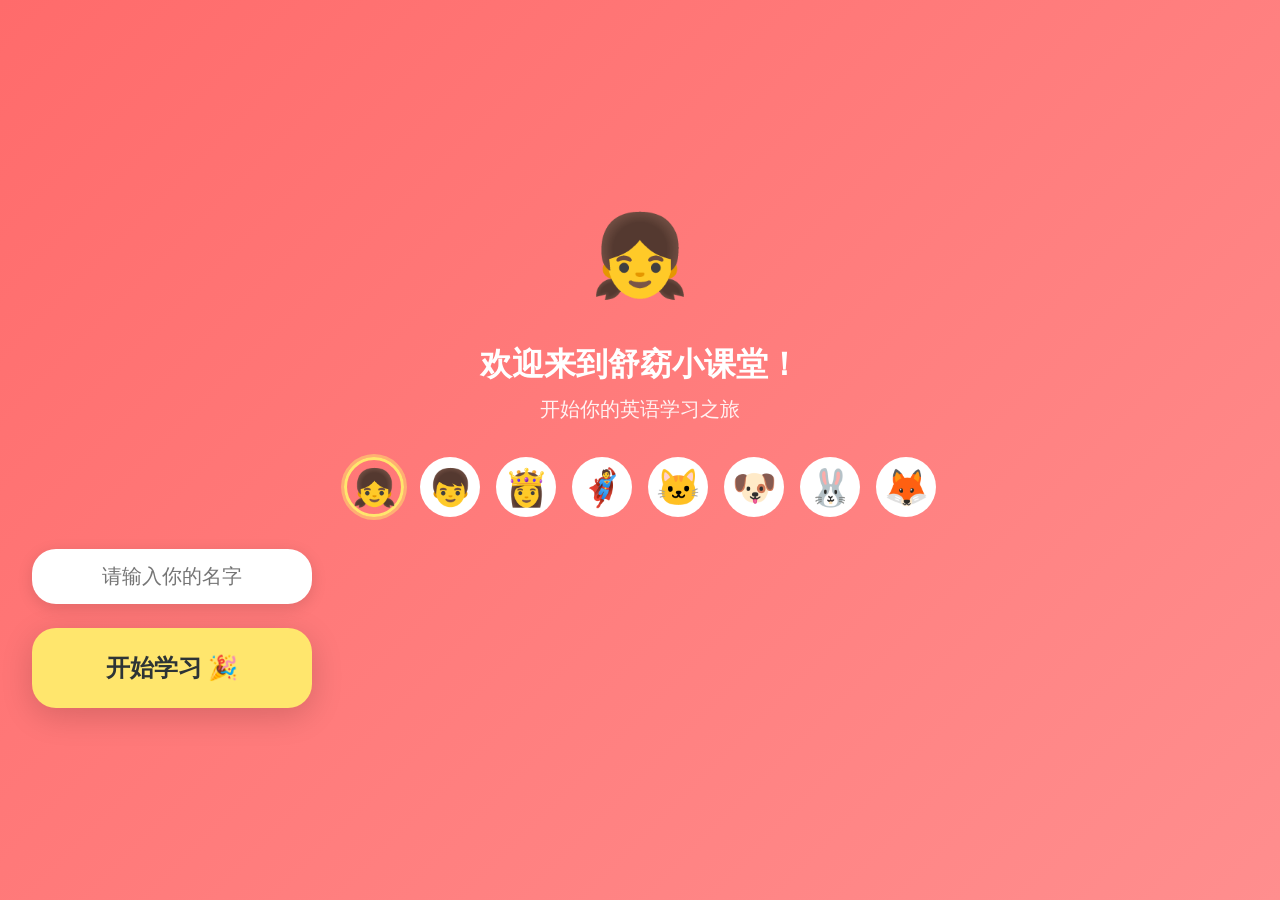
==== commit 1a70d02b: "fix: 修复V1其他模板字符串转义问题" ====
--- a/index.html
+++ b/index.html
@@ -26900,7 +26900,7 @@
             console.warn('获取教材音标数据失败:', e);
         }
         
-        const html = \`
+        const html = `
             <div class="phonetic-main-page">
                 <button class="back-btn" onclick="App.renderHome()">
                     ← 返回首页
@@ -26911,15 +26911,15 @@
                     <p class="page-subtitle">学习48个国际音标</p>
                 </div>
                 
-                \${textbookPhoneticCount > 0 ? \`
+                ${textbookPhoneticCount > 0 ? `
                 <button class="phonetic-type-btn" onclick="App.showPhoneticFromTextbook()">
                     <span class="icon">📖</span>
                     <span class="text">
                         <span class="title">教材词汇</span>
-                        <span class="desc">用本教材词汇练习 \${textbookPhoneticCount} 个</span>
+                        <span class="desc">用本教材词汇练习 ${textbookPhoneticCount} 个</span>
                     </span>
                 </button>
-                \` : ''}
+                ` : ''}
                 
                 <button class="phonetic-type-btn" onclick="App.showPhoneticSelectAll()">
                     <span class="icon">🎯</span>
@@ -26953,7 +26953,7 @@
                     </span>
                 </button>
             </div>
-        \`;
+        `;
         this.setContent(html);
     },
     
@@ -27009,7 +27009,7 @@
         const phoneticMap = this.phoneticState.phoneticMap;
         const patterns = Object.keys(phoneticMap);
         
-        let html = \`
+        let html = `
             <div class="phonetic-select-page">
                 <button class="back-btn" onclick="App.showPhoneticMain()">
                     ← 返回
@@ -27026,28 +27026,28 @@
                 </div>
                 
                 <div class="phonetic-sections">
-        \`;
+        `;
         
         patterns.forEach((pattern) => {
             const data = phoneticMap[pattern];
-            html += \`
-                <div class="phonetic-section" data-pattern="\${pattern}">
+            html += `
+                <div class="phonetic-section" data-pattern="${pattern}">
                     <div class="phonetic-section-header">
                         <span class="section-tag textbook-tag">规则</span>
-                        <span class="section-name">\${pattern} (\${data.description})</span>
-                        <button class="category-select-btn" onclick="App.selectPhoneticPattern('\${pattern}')">全选</button>
+                        <span class="section-name">${pattern} (${data.description})</span>
+                        <button class="category-select-btn" onclick="App.selectPhoneticPattern('${pattern}')">全选</button>
                     </div>
                     <div class="vocab-tags" style="padding: 10px;">
-                        \${data.examples.map((word, wIndex) => {
+                        ${data.examples.map((word, wIndex) => {
                             const globalIndex = examples.findIndex(e => e.word === word);
-                            return \`<span class="vocab-tag" data-index="\${globalIndex}" onclick="App.toggleTextbookWord(\${globalIndex}, event)">\${word}</span>\`;
+                            return `<span class="vocab-tag" data-index="${globalIndex}" onclick="App.toggleTextbookWord(${globalIndex}, event)">${word}</span>`;
                         }).join('')}
                     </div>
                 </div>
-            \`;
+            `;
         });
         
-        html += \`
+        html += `
                 </div>
                 
                 <div class="phonetic-selected-summary" id="phonetic-selected-summary" style="display: none;">
@@ -27058,14 +27058,14 @@
                     🎯 开始练习 (<span id="selected-count">0</span> 个)
                 </button>
             </div>
-        \`;
+        `;
         
         this.setContent(html);
     },
     
     toggleTextbookWord(index, event) {
         event.stopPropagation();
-        const tag = document.querySelector(\`[data-index="\${index}"]\`);
+        const tag = document.querySelector(`[data-index="${index}"]`);
         if (!tag) return;
         
         let selected = this.phoneticState.selectedExamples || [];
@@ -27197,15 +27197,15 @@
         const total = questions.length;
         const progress = Math.round((state.currentIndex / total) * 100);
         
-        const html = \`
+        const html = `
             <div class="phonetic-practice-page">
                 <div class="learning-header">
                     <button class="back-btn" onclick="App.confirmPhoneticExit()">← 退出</button>
                     <div class="learning-progress">
                         <div class="progress-bar">
-                            <div class="progress-fill" style="width: \${progress}%"></div>
+                            <div class="progress-fill" style="width: ${progress}%"></div>
                         </div>
-                        <span class="progress-text">\${state.currentIndex + 1}/\${total} | 正确: \${state.correctCount} 错误: \${state.wrongCount}</span>
+                        <span class="progress-text">${state.currentIndex + 1}/${total} | 正确: ${state.correctCount} 错误: ${state.wrongCount}</span>
                     </div>
                 </div>
                 
@@ -27213,23 +27213,23 @@
                     <div class="phonetic-question-type">📖 教材词汇音标练习</div>
                     
                     <div class="phonetic-word-display">
-                        <h1 class="phonetic-word">\${q.word}</h1>
-                        <button class="phonetic-audio-btn" onclick="App.speakWord('\${q.word}')">🔊</button>
+                        <h1 class="phonetic-word">${q.word}</h1>
+                        <button class="phonetic-audio-btn" onclick="App.speakWord('${q.word}')">🔊</button>
                     </div>
                     
-                    <p class="phonetic-question-tip">找出 "\${q.letter}" 对应的音标，并练习发音</p>
+                    <p class="phonetic-question-tip">找出 "${q.letter}" 对应的音标，并练习发音</p>
                     
                     <div class="phonetic-spell-container">
                         <div class="phonetic-spell-hint">
                             <span class="label">字母组合：</span>
-                            <span class="highlight">\${q.letter}</span>
+                            <span class="highlight">${q.letter}</span>
                             <span class="label">→ 发音：</span>
-                            <span class="phonetic-value">\${q.phonetic}</span>
+                            <span class="phonetic-value">${q.phonetic}</span>
                         </div>
                         
                         <div class="phonetic-rule-info">
-                            <span class="rule-label">规则：</span>\${q.pattern}
-                            <span class="rule-desc">\${q.description}</span>
+                            <span class="rule-label">规则：</span>${q.pattern}
+                            <span class="rule-desc">${q.description}</span>
                         </div>
                     </div>
                     
@@ -27238,7 +27238,7 @@
                     </button>
                 </div>
             </div>
-        \`;
+        `;
         
         this.setContent(html);
         
@@ -27264,17 +27264,17 @@
         const total = state.questions.length;
         const accuracy = total > 0 ? Math.round((state.correctCount / total) * 100) : 0;
         
-        const html = \`
+        const html = `
             <div class="complete-page">
                 <div class="complete-icon">🎉</div>
                 <h1>教材音标练习完成！</h1>
                 <div class="stats-grid">
                     <div class="stat-card">
-                        <div class="stat-value">\${total}</div>
+                        <div class="stat-value">${total}</div>
                         <div class="stat-label">总题数</div>
                     </div>
                     <div class="stat-card">
-                        <div class="stat-value">\${accuracy}%</div>
+                        <div class="stat-value">${accuracy}%</div>
                         <div class="stat-label">正确率</div>
                     </div>
                 </div>
@@ -27288,7 +27288,7 @@
                     </button>
                 </div>
             </div>
-        \`;
+        `;
         
         this.setContent(html);
     },
